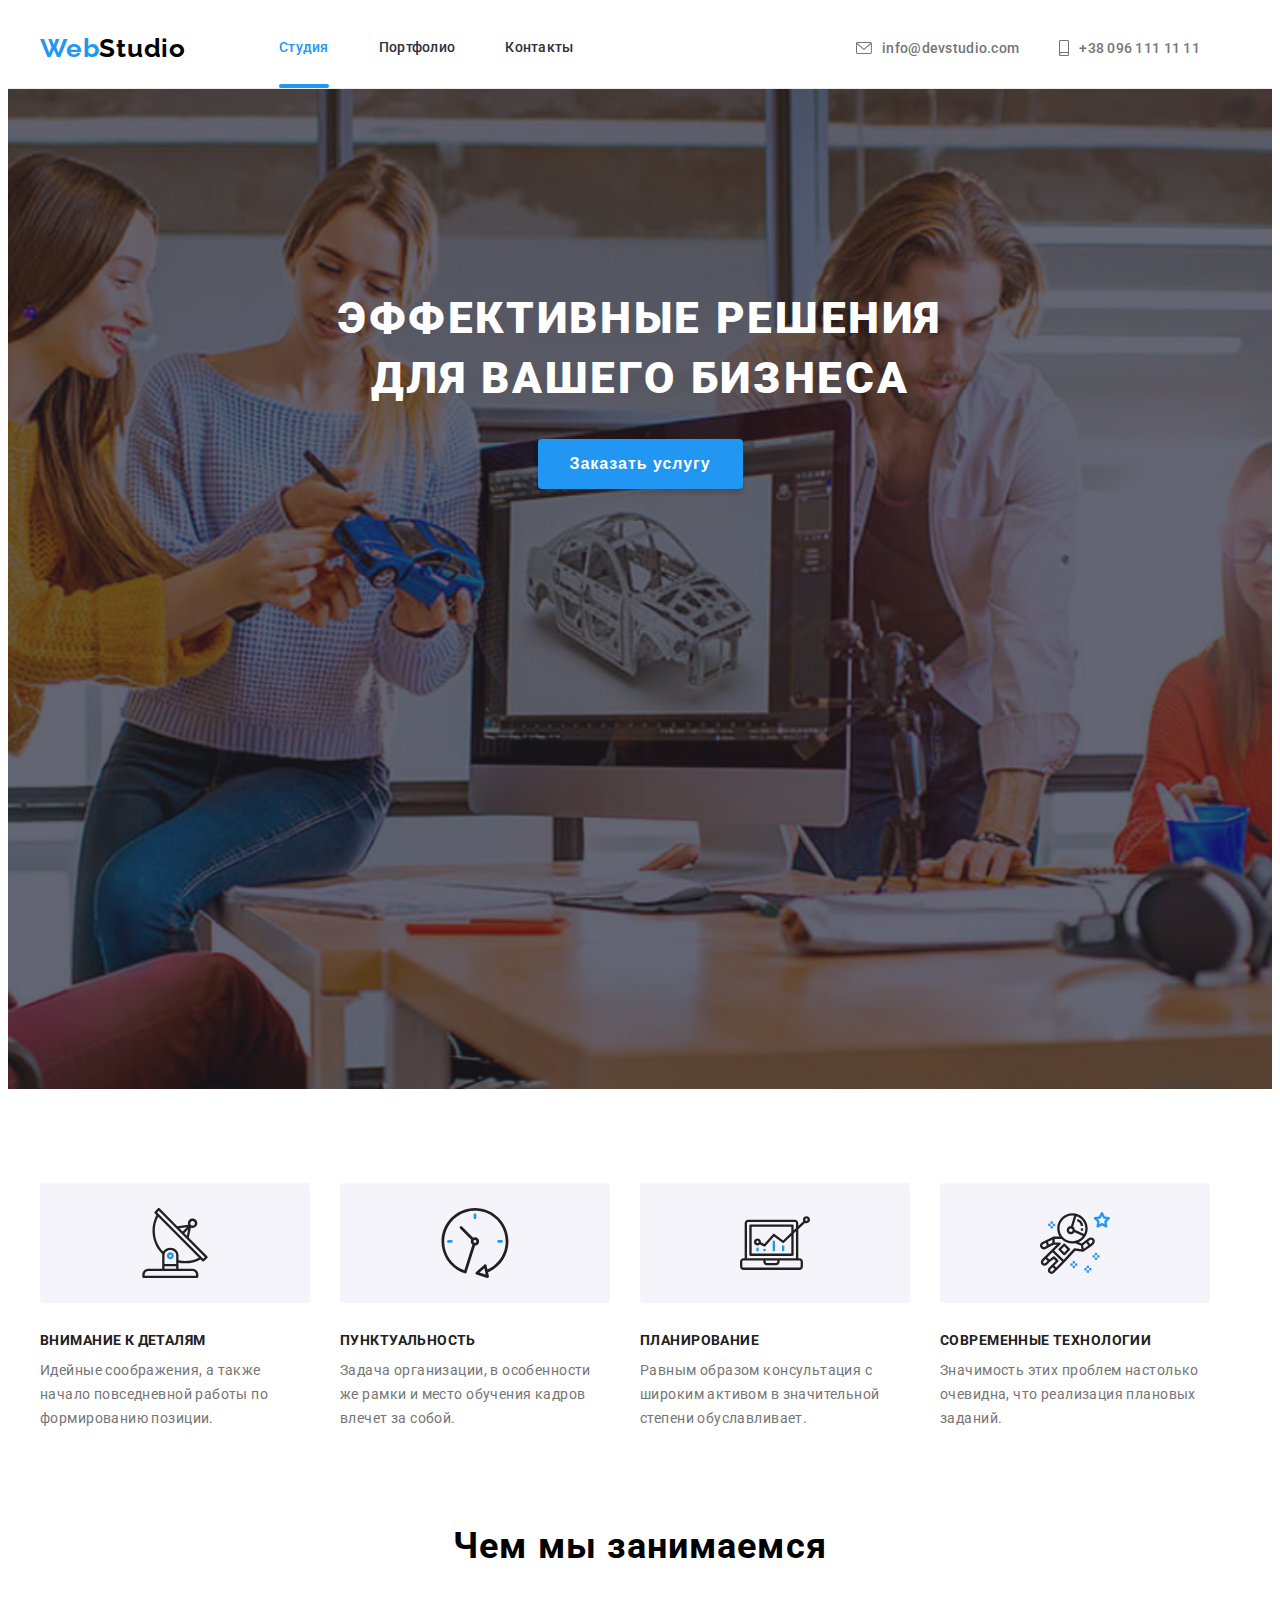
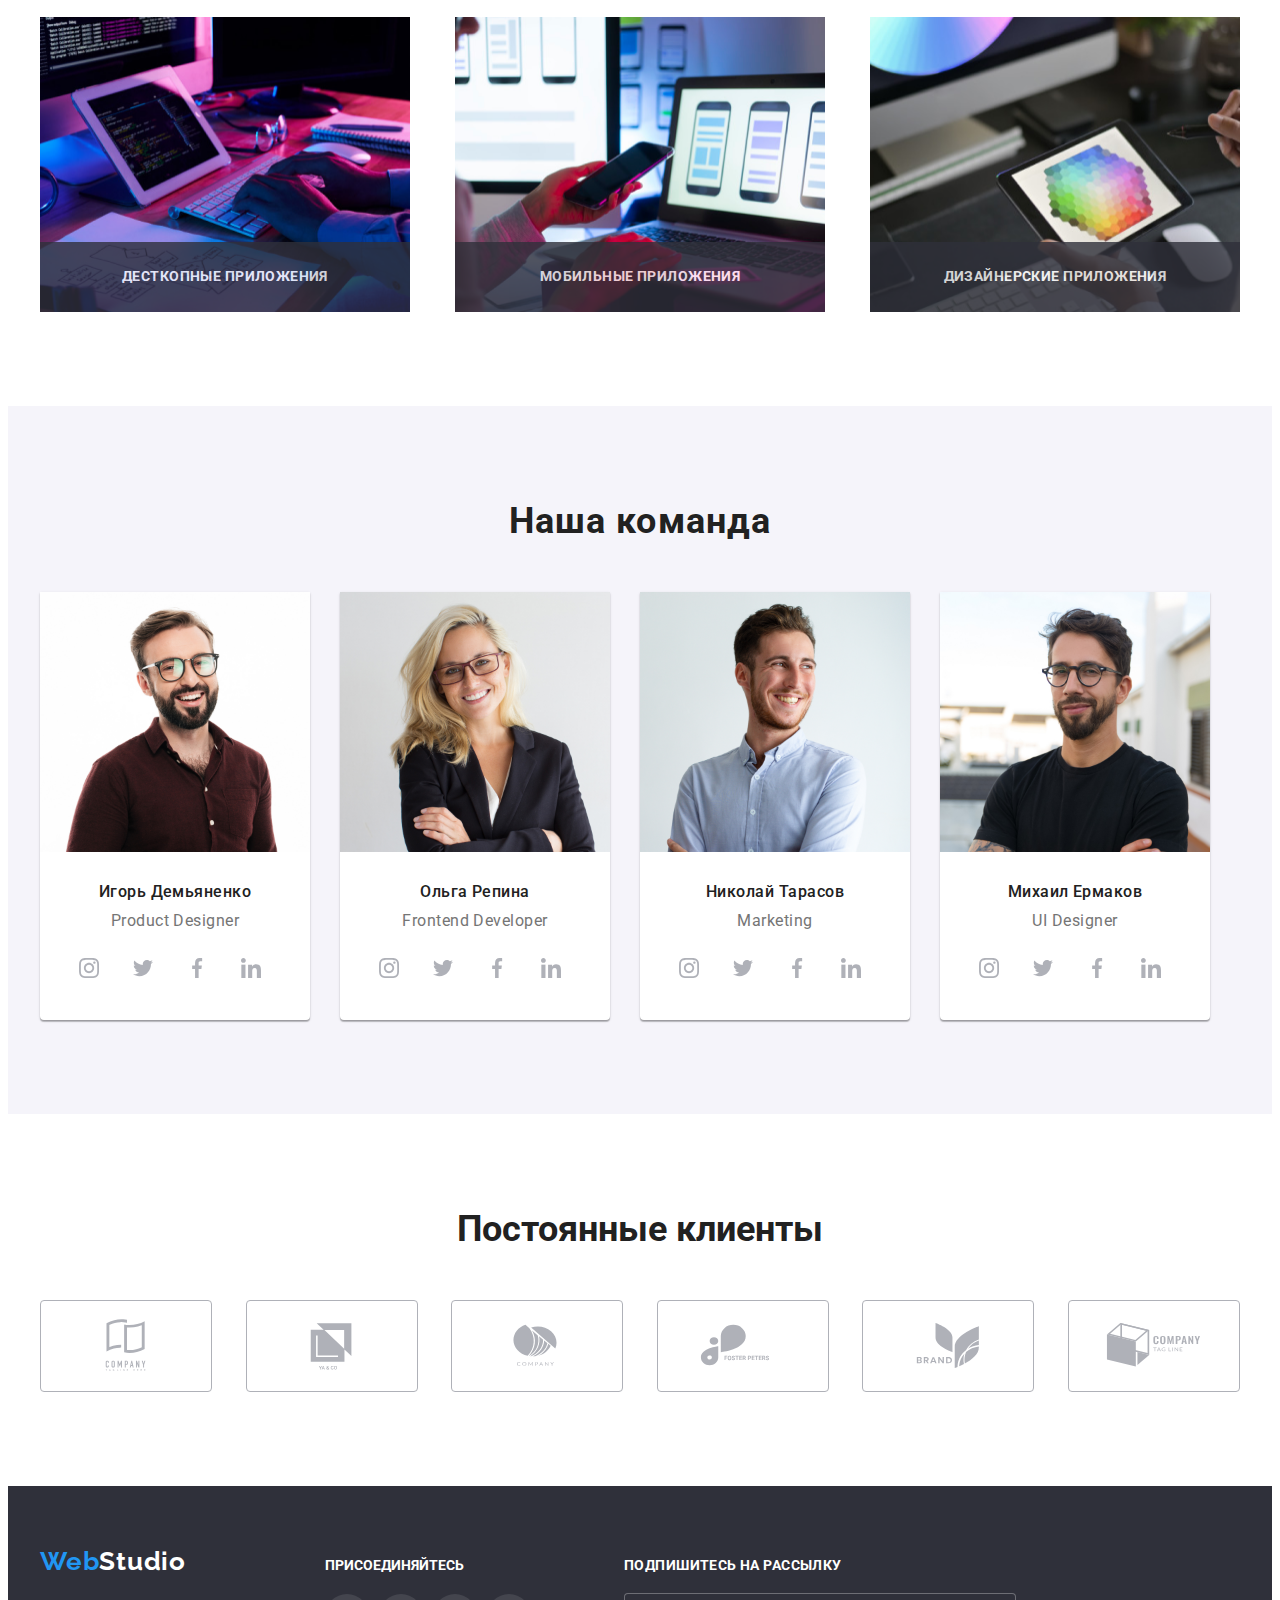
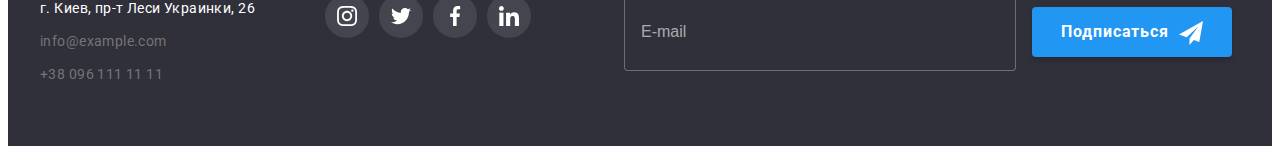
==== index.html @ bf8531bc "BEM + SASS" ====
<!DOCTYPE html>
<html lang="ru">
  <head>
    <meta charset="UTF-8" />
    <meta http-equiv="X-UA-Compatible" content="IE=edge" />
    <meta name="viewport" content="width=device-width, initial-scale=1.0" />
    <title>Студия</title>
    <link rel="preconnect" href="https://fonts.googleapis.com" />
    <link rel="preconnect" href="https://fonts.gstatic.com" crossorigin />
    <link
      href="https://fonts.googleapis.com/css2?family=Raleway:wght@700&family=Roboto:wght@400;500;700;900&display=swap"
      rel="stylesheet"
    />
    <link
      rel="stylesheet"
      href="https://cdnjs.cloudflare.com/ajax/libs/modern-normalize/1.1.0/modern-normalize.min.css"
      integrity="sha512-wpPYUAdjBVSE4KJnH1VR1HeZfpl1ub8YT/NKx4PuQ5NmX2tKuGu6U/JRp5y+Y8XG2tV+wKQpNHVUX03MfMFn9Q=="
      crossorigin="anonymous"
      referrerpolicy="no-referrer"
    />
    <link rel="stylesheet" href="./css/main.min.css" />
    <link rel="stylesheet" href="./css/styles.css" />
  </head>
  <body>
    <!--Header-->
    <header class="page-header">
      <div class="page-header__container container">
        <nav class="navigation">
          <a class="logo" href="index.html">
            Web<span class="logo-part-header">Studio</span>
          </a>
          <ul class="navigation__list list">
            <li class="navigation__item">
              <a class="navigation__link navigation__link--current link " href="index.html">Студия</a>
            </li>
            <li class="navigation__item">
              <a class="navigation__link link" href="portfolio.html">Портфолио</a>
            </li>
            <li class="navigation__item">
              <a class="navigation__link link" href="">Контакты</a>
            </li>
          </ul>
        </nav>
        <ul class="contacts__list list">
          <li class="contacts__item">
            <a class="contacts__link" href="mailto:info@devstudio.com">
              <svg class="contacts__icon" width="16" height="12">
                <use href="./images/sprite.svg#email"></use>
              </svg>
              info@devstudio.com</a
            >
          </li>
          <li class="contacts__item">
            <a class="contacts__link" href="tel:+380961111111">
              <svg class="contacts__icon" width="10" height="16">
                <use href="./images/sprite.svg#phone"></use>
              </svg>
              +38 096 111 11 11</a
            >
          </li>
        </ul>
      </div>
    </header>
    <main>
      <section class="hero">
          <h1 class="hero__title">Эффективные решения для вашего бизнеса</h1>
          <button data-modal-open class="hero__button" type="button">
            Заказать услугу
          </button>
      </section>

      <!--About us-->

      <section class="section">
        <div class="container">
          <h2 class="visually-hidden">Наши преимущества</h2>
          <ul class="advantages__list list">
            <li class="advantages__item">
              <div class="advantages-box">
                <svg class="advantages-box__icon" width="70" height="70">
                  <use href="./images/sprite.svg#antenna1"></use>
                </svg>
              </div>
              <h3 class="advantages__title">Внимание к деталям</h3>
              <p class="advantages__text">
                Идейные соображения, a также начало повседневной работы по
                формированию позиции.
              </p>
            </li>
            <li class="advantages__item">
              <div class="advantages-box">
                <svg class="advantages-box__icon" width="70" height="70">
                  <use href="./images/sprite.svg#clock-1"></use>
                </svg>
              </div>
              <h3 class="advantages__title">Пунктуальность</h3>
              <p class="advantages__text">
                Задача организации, в особенности же рамки и место обучения
                кадров влечет за собой.
              </p>
            </li>
            <li class="advantages__item">
              <div class="advantages-box">
                <svg class="advantages-box__icon" width="70" height="70">
                  <use href="./images/sprite.svg#diagram1"></use>
                </svg>
              </div>
              <h3 class="advantages__title">Планирование</h3>
              <p class="advantages__text">
                Равным образом консультация с широким активом в значительной
                степени обуславливает.
              </p>
            </li>
            <li class="advantages__item">
              <div class="advantages-box">
                <svg class="advantages-box__icon" width="70" height="70">
                  <use href="./images/sprite.svg#astronaut-1"></use>
                </svg>
              </div>
              <h3 class="advantages__title">Современные технологии</h3>
              <p class="advantages__text">
                Значимость этих проблем настолько очевидна, что реализация
                плановых заданий.
              </p>
            </li>
          </ul>
        </div>
      </section>

      <!--Services-->
      <section class="services">
        <div class="container">
          <h2 class="services__title">Чем мы занимаемся</h2>
          <ul class="services__list list">
            <li class="services__item">
              <div class="services__box">
                <img
                  class="services__img"
                  src="./images/work1.jpg"
                  alt="Чем мы занимаемся"
                  width="370"
                  height="295"
                />
              </div>
              <div class="services__textbox">
                <p class="services__text">Десткопные приложения</p>
              </div>
            </li>
            <li class="services__item">
              <div class="services__box">
                <img
                  class="services__img"
                  src="./images/work2.jpg"
                  alt="Чем мы занимаемся"
                  width="370"
                  height="295"
                />
              </div>
              <div class="services__textbox">
                <p class="services__text">Мобильные приложения</p>
              </div>
            </li>
            <li class="services__item">
              <div class="services__box">
                <img
                  class="services__img"
                  src="./images/work3.jpg"
                  alt="Чем мы занимаемся"
                  width="370"
                  height="295"
                />
              </div>
              <div class="services__textbox">
                <p class="services__text">Дизайнерские приложения</p>
              </div>
            </li>
          </ul>
        </div>
      </section>
      <!--Team Members-->
      <section class="team" id="our-team">
        <div class="container">
          <h2 class="team__title">Наша команда</h2>
          <ul class="team__list list">
            <li class="team__card">
              <img
                class="team__img"
                src="./images/Igor.jpg"
                alt="Product Designer"
                width="270"
                height="260"
              />
              <div class="team__wrapper">
                <h3 class="team__employee">Игорь Демьяненко</h3>
                <p class="team__profession">Product Designer</p>
                <ul class="list socials__list">
                  <li class="socials__item">
                    <a
                      class="socials__link"
                      href="./"
                      aria-label="Ссылка на Instagram"
                    >
                      <svg class="socials__icon">
                        <use href="./images/sprite.svg#instagram-1"></use>
                      </svg>
                    </a>
                  </li>
                  <li class="socials__item">
                    <a
                      class="socials__link"
                      href="./"
                      aria-label="Ссылка на Twitter"
                    >
                      <svg class="socials__icon">
                        <use href="./images/sprite.svg#twitter-1"></use>
                      </svg>
                    </a>
                  </li>
                  <li class="socials__item">
                    <a
                      class="socials__link"
                      href="./"
                      aria-label="Ссылка на Facebook"
                    >
                      <svg class="socials__icon">
                        <use href="./images/sprite.svg#facebook-1"></use>
                      </svg>
                    </a>
                  </li>
                  <li class="socials__item">
                    <a
                      class="socials__link"
                      href="./"
                      aria-label="Ссылка на Linkedin"
                    >
                      <svg class="socials__icon">
                        <use href="./images/sprite.svg#linkedin-1"></use>
                      </svg>
                    </a>
                  </li>
                </ul>
              </div>
            </li>
            <li class="team__card">
              <img
                class="team__img"
                src="./images/Olga.jpg"
                alt="Frontend Developer"
                width="270"
                height="260"
              />
              <div class="team__wrapper">
                <h3 class="team__employee">Ольга Репина</h3>
                <p class="team__profession">Frontend Developer</p>
                <ul class="list socials__list">
                  <li class="socials__item">
                    <a
                      class="socials__link"
                      href="./"
                      aria-label="Ссылка на Instagram"
                    >
                      <svg class="socials__icon">
                        <use href="./images/sprite.svg#instagram-1"></use>
                      </svg>
                    </a>
                  </li>
                  <li class="socials__item">
                    <a
                      class="socials__link"
                      href="./"
                      aria-label="Ссылка на Twitter"
                    >
                      <svg class="socials__icon">
                        <use href="./images/sprite.svg#twitter-1"></use>
                      </svg>
                    </a>
                  </li>
                  <li class="socials__item">
                    <a
                      class="socials__link"
                      href="./"
                      aria-label="Ссылка на Facebook"
                    >
                      <svg class="socials__icon">
                        <use href="./images/sprite.svg#facebook-1"></use>
                      </svg>
                    </a>
                  </li>
                  <li class="socials__item">
                    <a
                      class="socials__link"
                      href="./"
                      aria-label="Ссылка на Linkedin"
                    >
                      <svg class="socials__icon">
                        <use href="./images/sprite.svg#linkedin-1"></use>
                      </svg>
                    </a>
                  </li>
                </ul>
              </div>
            </li>

            <li class="team__card">
              <img
                class="team__img"
                src="./images/Nikolay.jpg"
                alt="Marketing"
                width="270"
                height="260"
              />
              <div class="team__wrapper">
                <h3 class="team__employee">Николай Тарасов</h3>
                <p class="team__profession">Marketing</p>
                <ul class="list socials__list">
                  <li class="socials__item">
                    <a
                      class="socials__link"
                      href="./"
                      aria-label="Ссылка на Instagram"
                    >
                      <svg class="socials__icon">
                        <use href="./images/sprite.svg#instagram-1"></use>
                      </svg>
                    </a>
                  </li>
                  <li class="socials__item">
                    <a
                      class="socials__link"
                      href="./"
                      aria-label="Ссылка на Twitter"
                    >
                      <svg class="socials__icon">
                        <use href="./images/sprite.svg#twitter-1"></use>
                      </svg>
                    </a>
                  </li>
                  <li class="socials__item">
                    <a
                      class="socials__link"
                      href="./"
                      aria-label="Ссылка на Facebook"
                    >
                      <svg class="socials__icon">
                        <use href="./images/sprite.svg#facebook-1"></use>
                      </svg>
                    </a>
                  </li>
                  <li class="socials__item">
                    <a
                      class="socials__link"
                      href="./"
                      aria-label="Ссылка на Linkedin"
                    >
                      <svg class="socials__icon">
                        <use href="./images/sprite.svg#linkedin-1"></use>
                      </svg>
                    </a>
                  </li>
                </ul>
              </div>
            </li>
            <li class="team__card">
              <img
                class="team__img"
                src="./images/Mikhail.jpg"
                alt="UI Designer"
                width="270"
                height="260"
              />
              <div class="team__wrapper">
                <h3 class="team__employee">Михаил Ермаков</h3>
                <p class="team__profession">UI Designer</p>
                <div class="socials__container">
                  <ul class="list socials__list">
                    <li class="socials__item">
                      <a
                        class="socials__link"
                        href="./"
                        aria-label="Ссылка на Instagram"
                      >
                        <svg class="socials__icon">
                          <use href="./images/sprite.svg#instagram-1"></use>
                        </svg>
                      </a>
                    </li>
                    <li class="socials__item">
                      <a
                        class="socials__link"
                        href="./"
                        aria-label="Ссылка на Twitter"
                      >
                        <svg class="socials__icon">
                          <use href="./images/sprite.svg#twitter-1"></use>
                        </svg>
                      </a>
                    </li>
                    <li class="socials__item">
                      <a
                        class="socials__link"
                        href="./"
                        aria-label="Ссылка на Facebook"
                      >
                        <svg class="socials__icon">
                          <use href="./images/sprite.svg#facebook-1"></use>
                        </svg>
                      </a>
                    </li>
                    <li class="socials__item">
                      <a
                        class="socials__link"
                        href="./"
                        aria-label="Ссылка на Linkedin"
                      >
                        <svg class="socials__icon">
                          <use href="./images/sprite.svg#linkedin-1"></use>
                        </svg>
                      </a>
                    </li>
                  </ul>
                </div>
              </div>
            </li>
          </ul>
        </div>
      </section>

      <!--Our Partners-->
      <section class="section">
        <div class="container">
          <h2 class="partners__title">Постоянные клиенты</h2>
          <ul class="partners__list list ">
            <li class="partners__item">
              <a href="./" class="partners__link">
                <svg class="partners__icon" width="106" height="60">
                  <use href="./images/sprite.svg#client1"></use>
                </svg>
              </a>
            </li>
            <li class="partners__item">
              <a href="./" class="partners__link">
                <svg class="partners__icon" width="106" height="60">
                  <use href="./images/sprite.svg#client2"></use>
                </svg>
              </a>
            </li>
            <li class="partners__item">
              <a href="./" class="partners__link">
                <svg class="partners__icon" width="106" height="60">
                  <use href="./images/sprite.svg#client3"></use>
                </svg>
              </a>
            </li>
            <li class="partners__item">
              <a href="./" class="partners__link">
                <svg class="partners__icon" width="106" height="60">
                  <use href="./images/sprite.svg#client4"></use>
                </svg>
              </a>
            </li>
            <li class="partners__item">
              <a href="./" class="partners__link">
                <svg class="partners__icon" width="106" height="60">
                  <use href="./images/sprite.svg#client5"></use>
                </svg>
              </a>
            </li>
            <li class="partners__item">
              <a href="./" class="partners__link">
                <svg class="partners__icon" width="106" height="60">
                  <use href="./images/sprite.svg#client6"></use>
                </svg>
              </a>
            </li>
          </ul>
        </div>
      </section>
    </main>
    <!--Footer-->
    <footer class="page-footer">
      <div class="container page-footer__wrapper">
          <div class="address__wrapper">
            <a class="logo-footer" href="index.html">
              Web<span class="logo-part-footer">Studio</span>
            </a>
            <address class="address">
              <ul class="page-footer__list">
                <li class="page-footer__item">
                  <a
                    class="page-footer__maps link"
                    href="https://goo.gl/maps/jiqahMMm5n6kGXaM7"
                    target="_blank"
                    rel="noopener noreferrer"
                  >
                    г. Киев, пр-т Леси Украинки, 26</a
                  >
                </li>
                <li class="page-footer__item">
                  <a
                    class="page-footer__mail"
                    href="mailto:info@example.com"
                    >info@example.com</a
                  >
                </li>
                <li class="page-footer__item">
                  <a class="page-footer__phone" href="tel:+380961111111">
                    +38 096 111 11 11
                  </a>
                </li>
              </ul>
            </address>
          </div>
          <div class="footer-socials">
            <p class="footer-socials__title">ПРИСОЕДИНЯЙТЕСЬ</p>
            <ul class="footer-socials__list list">
              <li class="footer-socials__item">
                <a
                  class="footer-socials__link"
                  href=""
                  target="_blank"
                  rel="noopener noreferrer"
                  aria-label="Instagram"
                >
                  <svg class="footer-socials__icon" width="20" height="20">
                    <use href="./images/sprite.svg#instagram-1"></use>
                  </svg>
                </a>
              </li>
              <li class="footer-socials__item">
                <a
                  class="footer-socials__link"
                  href=""
                  target="_blank"
                  rel="noopener noreferrer"
                  aria-label="Twitter"
                >
                  <svg class="footer-socials__icon" width="20" height="20">
                    <use href="./images/sprite.svg#twitter-1"></use>
                  </svg>
                </a>
              </li>
              <li class="footer-socials__item">
                <a
                  class="footer-socials__link"
                  href=""
                  target="_blank"
                  rel="noopener noreferrer"
                  aria-label="Facebook"
                >
                  <svg class="footer-socials__icon" width="20" height="20">
                    <use href="./images/sprite.svg#facebook-1"></use>
                  </svg>
                </a>
              </li>
              <li class="footer-socials__item">
                <a
                  class="footer-socials__link"
                  href=""
                  target="_blank"
                  rel="noopener noreferrer"
                  aria-label="Linkedin"
                >
                  <svg class="footer-socials__icon" width="20" height="20">
                    <use href="./images/sprite.svg#linkedin-1"></use>
                  </svg>
                </a>
              </li>
            </ul>
          </div>
          <div class="footer-newsletter">
            <p class="footer-newsletter__text">Подпишитесь на рассылку</p>
            <form class="footer-newsletter__form">
              <label for="submit-mail" class="footer-newsletter__label"></label>
              <input class="footer-newsletter__input" type="email" name="submit-email" id="submit-email" placeholder="E-mail">
              <button class="footer-newsletter__button" type="submit">Подписаться
                <span class="footer-newsletter__container">
                  <svg class="footer-newsletter__icon">
                    <use href="./images/icons.svg#send-icon"></use>
                  </svg>
                </span>
              </button>
            </form>
          </div>
        </div>
    </footer>
    <div data-modal class="backdrop is-hidden">
      <div class="modal">
        <button data-modal-close type="button" class="modal-close-button">
          <svg class="modal-close-icon">
            <use href="./images/sprite.svg#close-button-icon"></use>
          </svg>
        </button>
        <!--Contacts-Form-->
        <strong class="call-back-title">Оставьте свои данные, мы вам перезвоним</strong>
        <form name="contacts-form" class="contacts-form">
          <label for="name" class="contacts-form-field"> 
            <span class="contacts-form-label">Имя</span>
            <span class="contacts-form-box">
              <input class="contacts-form-name" type="text" name="name" id="name" autofocus required />
               <svg class="contacts-form-icon">
                <use href="./images/icons.svg#person-form-icon"></use>
              </svg>
            </span>
          </label>
          <label for="phone" class="contacts-form-field"> 
            <span class="contacts-form-label">Телефон</span>
            <span class="contacts-form-box">
              <input class="contacts-form-name" type="tel" minlength="10" name="phone" id="phone" />
              <svg class="contacts-form-icon">
                <use href="./images/icons.svg#phone-form-icon"></use>
              </svg>
            </span>
          </label>
          <label for="email" class="contacts-form-field"> 
            <span class="contacts-form-label">Почта</span>
            <span class="contacts-form-box">
              <input class="contacts-form-name" type="email" id="email" name="email"/>
              <svg class="contacts-form-icon">
                <use href="./images/icons.svg#mail-form-icon"></use>
              </svg>
            </span>
          </label>
          <label class="contacts-form-field" for="comments">
            <span class="contacts-form-label">Комментарий</span>
            <textarea class="contacts-form-comment" name="comments" rows="9" id="comments"  placeholder="Введите текст"></textarea>
          </label>
          <label class="contacts-checkbox-lbl">
            <input class="contacts-form-checkbox hidden-checkbox" type="checkbox" id="accept" required/>
              <svg class="checkbox-icon">
                <use class="use-accept" href="./images/icons.svg#checkbox-checked-icon"></use>
                <use class="use-box" href="./images/icons.svg#checkbox-icon"></use>
              </svg>
            <span class="contacts-form-text">Соглашаюсь с рассылкой и принимаю
            <a class="contacts-form-link" href="#">Условия договора</a></span>
          </label>
          <button class="contacts-form-button" type="submit">Отправить</button>
        </form>
      </div>
    </div>
    <script src="./js/modal.js"></script>
  </body>
</html>
---- css/main.min.css ----
:root{--white: #fff;--dark-white: #f5f4fa;--black: #000;--dark-grey: #2F303A;--light-grey: #757575;--nero-grey: #212121;--aqua-blue: #2196f3;--btn-blue: #188ce8;--header-grey: #ECECEC;--border-grey: #EEEEEE;--border-second-color: #afb1b8;--transition-duration-function: 250ms cubic-bezier(0.4, 0, 0.2, 1);--backdrop-bg-color: #00000033;--modal-button-border: #0000001A}.visually-hidden{position:absolute;width:1px;height:1px;margin:-1px;margin:0;padding:0;overflow:hidden;border:0;clip:rect(0 0 0 0)}body{font-family:"Roboto",sans-serif}header{border-bottom:1px solid var(--header-grey)}img{display:block}h1,h2,h3,p{margin-top:0;margin-bottom:0}ul,ol{margin-top:0;margin-bottom:0;padding-left:0}.container{width:1200px;margin-left:auto;margin-right:auto;padding-left:15px;padding-right:15px}.navigation{display:-webkit-box;display:-ms-flexbox;display:flex;-webkit-box-align:center;-ms-flex-align:center;align-items:center;-webkit-box-pack:justify;-ms-flex-pack:justify;justify-content:space-between}.navigation__list{display:-webkit-box;display:-ms-flexbox;display:flex;margin-left:93px}.navigation__item{position:relative}.navigation__item:not(:last-child){margin-right:50px}.navigation__link{display:block;font-weight:500;font-size:14px;line-height:1.14;letter-spacing:.02em;color:var(--dark-grey);text-decoration:none;-webkit-transition-property:color;transition-property:color;-webkit-transition-duration:250ms;transition-duration:250ms;-webkit-transition-timing-function:cubic-bezier(0.4, 0, 0.2, 1);transition-timing-function:cubic-bezier(0.4, 0, 0.2, 1)}.navigation__link:hover,.navigation__link:focus{color:var(--aqua-blue)}.navigation__link.navigation__link--current{position:relative;color:var(--aqua-blue)}.navigation__link--current::after{content:"";width:100%;height:4px;position:absolute;right:0;bottom:-32px;background-color:var(--aqua-blue);border-radius:2px}.address{margin-top:20px;font-style:inherit;letter-spacing:.03em}.page-header{font-weight:500;font-size:14px;line-height:1.1428571429;letter-spacing:.02em;border-bottom:1px solid var(--header-grey)}.page-header__container{display:-webkit-box;display:-ms-flexbox;display:flex;-webkit-box-align:center;-ms-flex-align:center;align-items:center;-webkit-box-pack:justify;-ms-flex-pack:justify;justify-content:space-between}.section{padding-top:94px;padding-bottom:94px}.logo{font-family:"Raleway",sans-serif;font-weight:700;font-size:26px;line-height:1.19;letter-spacing:.03em;color:var(--aqua-blue);text-decoration:none}.logo-footer{font-family:"Raleway",sans-serif;font-weight:700;font-size:26px;line-height:1.19;letter-spacing:.03em;color:var(--aqua-blue);text-decoration:none}.logo-part-header{font-family:"Raleway",sans-serif;font-weight:700;font-size:26px;line-height:1.19;letter-spacing:.03em;color:var(--black)}.logo-part-footer{font-family:"Raleway",sans-serif;font-weight:700;font-size:26px;line-height:1.19;letter-spacing:.03em;color:var(--white)}.contacts__list{display:-webkit-box;display:-ms-flexbox;display:flex;-webkit-box-pack:justify;-ms-flex-pack:justify;justify-content:space-between}.contacts__item{margin-left:auto;margin-right:40px}.contacts__icon{fill:currentColor;margin-right:10px;-webkit-transition-property:fill;transition-property:fill;-webkit-transition-duration:250ms;transition-duration:250ms;-webkit-transition-timing-function:cubic-bezier(0.4, 0, 0.2, 1);transition-timing-function:cubic-bezier(0.4, 0, 0.2, 1)}.contacts__link{display:-webkit-box;display:-ms-flexbox;display:flex;padding:32px 0 32px;-webkit-box-align:center;-ms-flex-align:center;align-items:center;font-weight:500;font-size:14px;line-height:16px;letter-spacing:.02em;text-decoration:none;color:var(--light-grey);-webkit-transition-property:color,fill;transition-property:color,fill;-webkit-transition-duration:250ms;transition-duration:250ms;-webkit-transition-timing-function:cubic-bezier(0.4, 0, 0.2, 1);transition-timing-function:cubic-bezier(0.4, 0, 0.2, 1)}.contacts__link:hover,.contacts__link:focus{color:var(--aqua-blue);fill:var(--aqua-blue)}/*# sourceMappingURL=main.min.css.map */
---- css/styles.css ----
/*:root {
    --white: #fff;
    --dark-white: #f5f4fa;
    --black: #000;
    --dark-grey: #2F303A;
    --light-grey: #757575;
    --nero-grey: #212121;
    --aqua-blue: #2196f3;
    --btn-blue: #188ce8;
    --header-grey: #ECECEC;
    --border-grey: #EEEEEE;
    --border-second-color: #afb1b8;
    --transition-duration-function: 250ms cubic-bezier(0.4, 0, 0.2, 1);
    --backdrop-bg-color: #00000033;
    --modal-button-border: #0000001A;
}*/

/*
body {
    font-family: 'Roboto', sans-serif;
} 
*/

/* h1,
h2,
h3,
p {
    margin-top: 0;
    margin-bottom: 0;
}

ul,
ol {
    margin-top: 0;
    margin-bottom: 0;
    padding-left: 0;
} */

/* header {
    border-bottom: 1px solid var(--header-grey);
}



img {
    display: block;
}
 */


/* .container {
    width: 1200px;
    margin-left: auto;
    margin-right: auto;
    padding-left: 15px;
    padding-right: 15px;
} */


/* .section {
    padding-top: 94px;
    padding-bottom: 94px;
} */

/* .page-header {
    font-weight: 500;
    font-size: 14px;
    line-height: calc(16 / 14);
    letter-spacing: 0.02em;
    border-bottom: 1px solid var(--header-grey);
}

.page-header__container {
     display: flex;
     align-items: center;
     justify-content: space-between;
} */

/* .navigation {
    display: flex;
    align-items: center;
    justify-content: space-between;
} */

/* .navigation__list {
    display: flex;
    margin-left: 93px;
}

.navigation__link--current {
    color: var(--aqua-blue);
}

.navigation__item {
    position: relative;
}

.navigation__item  .navigation__link--current::after {
    content: "";
    width: 100%;
    height: 4px;
    position: absolute;
    right: 0;
    bottom: -32px;

    background-color: var(--aqua-blue);
    border-radius: 2px;
}

.navigation__link {
    display: inline-block;
}

.navigation__link {
    display: block;
    font-weight: 500;
    font-size: 14px;
    line-height: 1.14;
    letter-spacing: 0.02em; 
    color: var(--dark-grey);
    text-decoration: none;
    transition-property: color;
    transition-duration: 250ms;
    transition-timing-function: cubic-bezier(0.4, 0, 0.2, 1);

}


.navigation__link:hover,
.navigation__link:focus {
    color: var(--aqua-blue);
}



.navigation__item:not(:last-child) {
    margin-right: 50px;
} */



.link {
    position: relative;
    text-decoration: none;
    transition-property: color;
    transition-duration: 250ms;
    transition-timing-function: cubic-bezier(0.4, 0, 0.2, 1);
}
 
.link:hover,
.link:focus {
    color: var(--aqua-blue);
    fill: var(--aqua-blue);
}



.list {
    list-style: none;
}


/* .logo {
    font-family: 'Raleway', sans-serif;
    font-weight: 700;
    font-size: 26px;
    line-height: 1.19;
    letter-spacing: 0.03em;   
    color: var(--aqua-blue);
    text-decoration: none;
}

.logo-footer {
    font-family: 'Raleway', sans-serif;
    font-weight: 700;
    font-size: 26px;
    line-height: 1.19;
    letter-spacing: 0.03em;
    color: var(--aqua-blue);
    text-decoration: none;
}

.logo-part-header {
    font-family: 'Raleway', sans-serif;
    font-weight: 700;
    font-size: 26px;
    line-height: 1.19;
    letter-spacing: 0.03em;
    color: var(--black);
}

.logo-part-footer {
    font-family: 'Raleway', sans-serif;
    font-weight: 700;
    font-size: 26px;
    line-height: 1.19;
    letter-spacing: 0.03em;
    color: var(--white)
} */

/* .contacts__list {
    display: flex;
    justify-content: space-between;
}


.contacts__item {
    margin-left: auto;
    margin-right: 40px;
}

.contacts__icon {
    margin-right: 10px;
}

.contacts__icon {
    fill: currentColor;
    transition-property: fill;
    transition-duration: 250ms;
    transition-timing-function: cubic-bezier(0.4, 0, 0.2, 1);
}



.contacts__link {
    display: flex;
    padding: 32px 0 32px;
    align-items: center;
    font-weight: 500;
    font-size: 14px;
    line-height: 16px;
    letter-spacing: 0.02em;
    text-decoration: none;
    color: var(--light-grey);
    transition-property: color, fill;
    transition-duration: 250ms;
    transition-timing-function: cubic-bezier(0.4, 0, 0.2, 1);
} 

.contacts__link:hover,
.contacts__link:focus {
    color: var(--aqua-blue);
    fill: var(--aqua-blue);
} */


.hero {
    padding-top: 200px;
    padding-bottom: 200px;
    margin: auto;
    max-width: 1600px;
    min-height: 600px;
    background-color: var(--dark-grey);
    background-image: linear-gradient(to right, rgba(47, 48, 58, 0.4), rgba(47, 48, 58, 0.4)), url(../images/hero/bg.jpeg.jpg);
    background-repeat: no-repeat;
    background-position: center;
    background-size: cover;
    text-align: center;
} 



.hero__title {
    margin-bottom: 30px;
    margin: 0 auto 30px auto;
    width: 696px;
    font-weight: 900;
    font-size: 44px;
    line-height: 1.36;
    text-align: center;
    letter-spacing: 0.06em;
    text-transform: uppercase;
    color: var(--white);
}

.hero__button {
    margin: 0 auto;
    padding: 10px 32px;
    font-weight: 700;
    font-size: 16px;
    line-height: 1.88;
    letter-spacing: 0.06em;
    cursor: pointer;
    color: var(--white);
    background-color: var(--aqua-blue);
    border: none;
    display: block;
    outline: none;
    box-shadow: 0px 4px 4px rgba(0, 0, 0, 0.15);
    border-radius: 4px;

    transition-property: background-color;
    transition-duration: 250ms;
    transition-timing-function: cubic-bezier(0.4, 0, 0.2, 1);
}

.hero__button:hover,
.hero__button:focus {
    background-color: var(--btn-blue);
    color: var(--white);
}


/* .visually-hidden {
    position: absolute;
    width: 1px;
    height: 1px;
    margin: -1px;
    margin: 0;
    padding: 0;
    overflow: hidden;
    border: 0;
    clip: rect(0 0 0 0);
} */

.advantages__list {
    display: flex;
    flex-wrap: wrap;
}


.advantages__item {
    width: 270px;
    flex-basis: calc((100% - 120px) / 4);
    margin-right: 30px;
}

.advantages__item:last-child{
    margin-right: 0;
}

.advantages-box {
    display: flex;
    justify-content: center;
    align-items: center;
    background-color: var(--dark-white);
    width: 270px;
    height: 120px;
    margin-bottom: 30px;
    border-radius: 4px;
}


.advantages-box__icon {
    margin: 25px 100px;
    width: 70px;
    height: 70px;
    background-position: center;
}

.advantages__title {
    margin-bottom: 10px;
    font-weight: 700;
    font-size: 14px;
    line-height: 1.14;
    letter-spacing: 0.03em;
    text-transform: uppercase;
    color: var(--nero-grey);
}

.advantages__text {
    font-size: 14px;
    line-height: 1.71;
    letter-spacing: 0.03em;
    color: var(--light-grey);
}


.services {
    padding-top: 0px;
    padding-bottom: 94px;
}


.services__title {
    margin-bottom: 50px;
    font-weight: 700;
    font-size: 36px;
    line-height: 1.17;
    letter-spacing: 0.03em;
    text-align: center;
    color: var(--black)
}

.services__list {
    display: flex;
    justify-content: space-between;
    display: flex;
}

.services__item {
    position: relative;
}

.services__item:not(:last-child) {
    margin-right: 30px;
}

.services__img {
    display: block;
}

.services__box {
    position: relative;
}

.services__textbox {
    position: absolute;
    bottom: 0;
    right: 0;

    display: flex;
    justify-content: center;
    align-items: center;

    width: 370px;
    height: 70px;
    background: var(--dark-grey);
    opacity: 0.8;
    
}


.services__textbox .services__text {
    font-weight: 700;
    font-size: 14px;
    line-height: 1.1;
    letter-spacing: 0.03em;
    text-align: center;

    text-transform: uppercase;
    color: var(--white);
}

.team {
    padding-top: 94px;
    padding-bottom: 94px;
    font-size: 16px;
    line-height: 1.19;
    letter-spacing: 0.03em;
    background-color: var(--dark-white);
}



.team__title {
    margin-bottom: 50px;
    font-weight: 700;
    font-size: 36px;
    line-height: 1.17;
    text-align: center;
    letter-spacing: 0.03em;
    color: var(--nero-grey);
}



.team__img {
    display: block;
}


.team__list {
    letter-spacing: 0.03em;
    display: flex;
    flex-wrap: wrap;
}

.team__card {
    background-color: var(--white);
    border-radius: 0px 0px 4px 4px;
    box-shadow: 0px 1px 3px rgba(0, 0, 0, 0.12),0px 1px 1px rgba(0, 0, 0, 0.14),0px 2px 1px rgba(0, 0, 0, 0.2);
}

.team__card:not(:nth-child(4n)) {
    margin-right: 30px;
}

.team__wrapper {
    padding-top: 30px;
    padding-bottom: 30px;
}



.team__employee {
    margin-bottom: 10px;
    font-weight: 500;
    font-size: 16px;
    line-height: 1.19;
    text-align: center;
    letter-spacing: 0.03em;
    color: var(--nero-grey);
}

.team__profession {
    margin-bottom: 16px;
    font-size: 16px;
    line-height: 1.19;
    text-align: center;
    letter-spacing: 0.03em;
    color: var(--light-grey);
}

.socials__list {
    display: flex;
    margin: 0;
    padding: 0;
    justify-content: center;
}

.socials__item {
    margin-right: 10px;
    display: flex;
    flex-basis: calc(100% / 6 - 30px);
}

.socials__link {
    display: flex;
    align-items: center;
    justify-content: center;
    width: 44px;
    height: 44px;
    border-radius: 50%;
    background-color: var(--white);

    transition-property: background-color;
    transition-duration: 250ms;
    transition-timing-function: cubic-bezier(0.4, 0, 0.2, 1);
}

.socials__link:not(:last-child) {
    margin-right: 10px;
}

.socials__link:hover,
.socials__link:focus {
    background-color: var(--aqua-blue);
}

.socials__link:hover .socials__icon,
.socials__link:focus .socials__icon {
    fill: var(--white);
}

.socials__icon {
    width: 20px;
    height:20px;
    fill: var(--border-second-color)

}


.partners__list {
    display: flex;
    justify-content: space-between;
    margin: 0;
    padding: 0;
}

.partners__title {
    color: var(--nero-grey);
    font-weight: 700;
    font-size: 36px;
    line-height: 1.17;
    text-align: center;
    margin-bottom: 50px;
}

.partners__item {
    display: block;
    flex-basis: calc(100% / 6 - 30px);
}

.partners__item:not(:last-child) {
    margin-right: 30px;
}


.partners__icon {
    fill: var(--border-second-color);
    transition-property: fill;
    transition-duration: 250ms;
    transition-timing-function: cubic-bezier(0.4, 0, 0.2, 1);
}

.partners__icon:hover,
.partners__icon:focus {
    fill: var(--aqua-blue);
}

.partners__link {
    display: flex;
    justify-content: center;
    align-items: center;
    width: 170px;
    height: 90px;
    border: 1px solid var(--border-second-color);
    border-radius: 4px;

}

.partners__link {
    transition-property: border-color;
    transition-duration: 250ms;
    transition-timing-function: cubic-bezier(0.4, 0, 0.2, 1);
}

.partners__link:hover,
.partners__link:focus {
    border-color: var(--aqua-blue);
}

.partners__link:hover .partner-icon,
.partners__link:focus .partner-icon {
    fill: var(--aqua-blue);
}


.page-footer {
    padding-top: 60px;
    padding-bottom: 60px;
    background-color: var(--dark-grey);
}

.page-footer__wrapper {
    display: flex;
    align-items: baseline;
}



/* .address {
    margin-top: 20px;
    font-style: inherit;
    letter-spacing: 0.03em;
} */

.page-footer__list {
    list-style: none;
}

.page-footer__item:not(:last-child) {
    margin-bottom: 9px;
}

.page-footer__maps {
    font-size: 14px;
    line-height: 1.7;
    letter-spacing: 0.03em;
    color: var(--white);
}

.page-footer__mail {
    font-size: 14px;
    line-height: 1.7;
    letter-spacing: 0.03em;
    color: var(--light-grey);
    text-decoration: none;

}

.page-footer__phone {
    font-size: 14px;
    line-height: 1.7;
    letter-spacing: 0.03em;
    color: var(--light-grey); 
    text-decoration: none;
}

.page-footer__mail,
.page-footer__phone {
    transition-property: color;
    transition-duration: 250ms;
    transition-timing-function: cubic-bezier(0.4, 0, 0.2, 1);
}

.page-footer__maps {
    color: var(--white);
    font-style: normal;
    display: block;
    padding: 0;
    margin: 0;

    transition-property: color;
    transition-duration: 250ms;
    transition-timing-function: cubic-bezier(0.4, 0, 0.2, 1);
}


.page-footer__mail:hover,
.page-footer__mail:focus {
    color: var(--aqua-blue);
}

.page-footer__phone:hover,
.page-footer__phone:focus {
    color: var(--aqua-blue);
}


.footer-socials {
    margin-left: 70px;
}

.footer-socials__title {
    margin-bottom: 20px;
    font-weight: 700;
    font-size: 14px;
    line-height: 1.14;
    text-transform: uppercase;
    color: var(--white);
    
}


.footer-socials__list {
    display: flex;
    gap: 10px;
}

.footer-socials__item {
    width: 44px;
    height: 44px;
}


.footer-socials__link {
    display: flex;
    width: 44px;
    height: 44px;
    border-radius: 50%;

    align-items: center;
    justify-content: center;

    color: var(--white);
    background-color: rgba(255, 255, 255, 0.1);
}

.footer-socials__link {
    transition-property: background-color;
    transition-duration: 250ms;
    transition-timing-function: cubic-bezier(0.4, 0, 0.2, 1);
}

.footer-socials__link:hover,
.footer-socials__link:focus {
    color: var(--white);
    background-color: var(--aqua-blue);
}

.footer-socials__icon {
    fill: var(--white);
}



.footer-newsletter {
    margin-left: 93px;

}
.footer-newsletter__text {
    margin-bottom: 20px;
    font-family: 'Roboto';
    font-weight: 700;
    font-size: 14px;
    line-height: calc(16 / 14);
    letter-spacing: 0.03em;
    text-transform: uppercase;
    color: var(--white);
}

.footer-newsletter__input {
    width: 358px;
    height: 50px;
    margin: 0;
    padding: 13px 16px;
    border-radius: 4px;

    border: 1px solid rgba(255, 255, 255, 0.3);
    background-color: var(--dark-grey);
    color: var(--white);

    cursor: pointer;

    transition-property: border-color;
    transition-duration: 250ms;
    transition-timing-function: cubic-bezier(0.4, 0, 0.2, 1);
}

.footer-newsletter__input:hover,
.footer-newsletter__input:focus {
    outline: none;
    border-color: var(--aqua-blue);
}

.footer-newsletter__input::placeholder {
    font-size: 16px;
    line-height: 1.25;

    color: rgba(255, 255, 255, 0.6);
}

.footer-newsletter__button {
    display: inline-flex;
    align-items: center;
    justify-content: center;
    
    width: 200px;
    height: 50px;

    border: none;
    margin: 0;
    border-radius: 4px;
  
    background: var(--aqua-blue);
    box-shadow: 0px 4px 4px rgba(0, 0, 0, 0.15);
    color: var(--white);
    
    font-family: 'Roboto';
    font-weight: 700;
    font-size: 16px;
    line-height: 1.87;
    letter-spacing: 0.06em;
  
    cursor: pointer;
    margin-left: 12px;

    transition-property: background-color;
    transition-duration: 250ms;
    transition-timing-function: cubic-bezier(0.4, 0, 0.2, 1);

}

.footer-newsletter__button:hover,
.footer-newsletter__button:focus {
    background-color: var(--btn-blue);
}

.footer-newsletter__container {
    margin-left: 10px;
    margin-top: 13px;
}

.footer-newsletter__icon {
    width: 24px;
    height: 24px;
    fill: var(--white);
}


/*============================Portfolio==========================*/

.portfolio-nav__list {
    margin-bottom: 50px;
    display: flex;
    justify-content: center;
}

.portfolio-nav__item:not(:last-child) {
    margin-right: 8px;
}

.portfolio-nav__button {
    padding: 6px 22px;
    font-weight: 500;
    font-size: 16px;
    line-height: 1.62;
    text-align: center;
    letter-spacing: 0.03em;
    cursor: pointer;
    color: var(--nero-grey);
    border-radius: 4px;
    border-color: transparent;
    transition-property: color;
    transition-duration: 250ms;
    transition-timing-function: cubic-bezier(0.4, 0, 0.2, 1);
}

.portfolio-nav__button:hover,
.portfolio-nav__button:focus {
    background-color: var(--aqua-blue);
    box-shadow: 0px 3px 1px rgba(0, 0, 0, 0.1), 0px 1px 2px rgba(0, 0, 0, 0.08), 0px 2px 2px rgba(0, 0, 0, 0.12);
    color: var(--dark-white);
}


.projects__list {
    display: flex;
    flex-wrap: wrap;
    flex-basis: calc(100% - 60px / 2);
    margin: 0;
    padding: 0;
}

.projects__item {
    display: flex;
    width: 370px;
    margin-right: 30px;
    margin-bottom: 30px;
    background-color: var(--white);
    border: 1px solid var(--border-grey);
}



.projects__item:hover,
.projects__item:focus {
    box-shadow: 0px 1px 1px rgba(0, 0, 0, 0.12), 0px 4px 4px rgba(0, 0, 0, 0.06), 1px 4px 6px rgba(0, 0, 0, 0.16);

}


.projects__item:nth-child(3n) {
    margin-right: 0px;
}

.projects__item:nth-last-child(-n + 3) {
    margin-bottom: 0px;
}


.projects__link {
    display: inline-block;
    text-decoration: none;
    width: 100%;
    height: 100%;
    transition-property: box-shadow;
    transition-duration: 250ms;
    transition-timing-function: cubic-bezier(0.4, 0, 0.2, 1);
}

.projects__link:hover,
.projects__link:focus {
    box-shadow: 0px 4px 4px rgba(0, 0, 0, 0.25);
}

.projects__thumb {
    position: relative;
    overflow: hidden;
}

.overlay__container {
    position: absolute;
    top: 0;
    left: 0;
    width: 100%;
    height: 100%;


    transform: translateY(200%);
    transition-property: transform;
    transition-duration: 250ms;
    transition-timing-function: cubic-bezier(0.4, 0, 0.2, 1);

    background: var(--aqua-blue);

    padding: 63px 23px;
}

.projects__link:hover .overlay__container,
.projects__link:focus .overlay__container {


    transform: translateY(0);
}

.overlay__text {
    font-size: 18px;
    line-height: 156%;
    color: var(--white);
}



.projects__border {
    padding: 20px 24px;
    border-left: 1px solid var(--border-grey);
    border-top: 0;
    border-right: 1px solid var(--border-grey);
    border-bottom: 1px solid var(--border-grey);

}





.projects__title {
    margin-bottom: 4px;
    font-weight: 700;
    font-size: 18px;
    line-height: 2;
    letter-spacing: 0.06em;
    color: var(--nero-grey);
}



.projects__type {
    font-size: 18px;
    line-height: 1.88;
    letter-spacing: 0.03em;
    color: var(--light-grey);
}



/*backdrop*/

.backdrop {
    position: fixed;
    top: 0;
    left: 0;
    width: 100%;
    height: 100%;

    background-color: var(--backdrop-bg-color);
    z-index: 100;
    transition-property: overflow, opacity;
    transition-duration: 250ms;
    transition-timing-function: cubic-bezier(0.4, 0, 0.2, 1);

}   

.backdrop.is-hidden {   
    overflow: hidden;
    opacity: 0;
    pointer-events: none;
}

.backdrop.is-hidden .modal {
    transform: translate(-50%, -50%) scale(0.8);
}

.modal {
    position: absolute;
    min-width: 530px;
    min-height: 580px;
    background-color: var(--white);
    top: 50%;
    left: 50%;
    padding: 40px;
    box-shadow: 0px 1px 3px rgba(0, 0, 0, 0.12), 0px 1px 1px rgba(0, 0, 0, 0.14),
    0px 2px 1px rgba(0, 0, 0, 0.2);
    border-radius: 4px;

    transform: translate(-50%, -50%) scale(1);
    transition-property: opacity;
    transition-duration: 250ms;
    transition-timing-function: cubic-bezier(0.4, 0, 0.2, 1);
}



.modal-close-button {
    position: absolute;
    top: 8px;
    right: 8px;
    width: 30px;
    height: 30px;
    background-color: transparent;
    border: 1px solid rgba(0, 0, 0, 0.1);
    padding: 0;
    border-radius: 50%;
    display: flex;
    justify-content: center;
    align-items: center;
    cursor: pointer;

    transition-property: color;
    transition-duration: 250ms;
    transition-timing-function: cubic-bezier(0.4, 0, 0.2, 1);
}

.modal-close-button:hover,
.modal-close-button:focus {
    fill: var(--btn-blue);
}

.modal-close-icon {
    width: 18px;
    height: 18px;

    transition-property: fill;
    transition-duration: 250ms;
    transition-timing-function: cubic-bezier(0.4, 0, 0.2, 1);
}

.call-back-title {
    font-family: 'Roboto';
    font-weight: 700;
    font-size: 20px;
    line-height: calc(23/20);
    text-align: center;
    letter-spacing: 0.03em;
    margin-bottom: 12px;
    display: block;

    color: var(--nero-grey);
}


.contacts-form-label {
    font-family: 'Roboto';
    font-size: 12px;
    line-height: calc(14/12);
    letter-spacing: 0.01em;
    display: inline-flex;
    color: var(--light-grey);
    margin-bottom: 4px;
}



.contacts-form-box {
    position: relative;
    display: block;
} 


.contacts-form-icon {
    position: absolute;
    width: 18px;
    height: 18px;
    left: 12px;
    top: 50%;
    fill: var(--nero-grey);

    transform: translateY(-50%);

    transition-property: fill;
    transition-duration: 250ms;
    transition-timing-function: cubic-bezier(0.4, 0, 0.2, 1);
}

.contacts-form-name {
    display: block;
    width: 100%;
    height: 40px;
    border: 1px solid rgba(33, 33, 33, 0.2);
    border-radius: 4px;
    padding-left: 42px;
    margin-bottom: 10px;
    
    cursor: pointer;

    transition-property: border-color;
    transition-duration: 250ms;
    transition-timing-function: cubic-bezier(0.4, 0, 0.2, 1);
}

.contacts-form-name:hover,
.contacts-form-name:focus {
    outline: none;
    border-color: var(--aqua-blue);
}

.contacts-form-name:hover + .contacts-form-icon,
.contacts-form-name:focus + .contacts-form-icon {
    fill: var(--aqua-blue);
}


textarea {
    resize: none;
    border: 1px solid rgba(33, 33, 33, 0.2);
    border-radius: 4px;
    padding: 12px 16px;
    font-size: 12px;
    line-height: 1.17;
    letter-spacing: 0.01em;
    height: 120px;
    margin-bottom: 20px;

    cursor: pointer;

    transition-property: border-color;
    transition-duration: 250ms;
    transition-timing-function: cubic-bezier(0.4, 0, 0.2, 1);
}

textarea:hover,
textarea:focus {
    outline: none;
    border-color: var(--aqua-blue);
}

.contacts-form-comment {
    width: 100%;
}

.contacts-form-comment::placeholder {
    font-size: 12px;
    line-height: 1.17;
    letter-spacing: 0.01em;
    color: rgba(117, 117, 117, 0.5);
}


.contacts-checkbox-lbl {
    position: relative;
    display: flex;
    align-items: center;
    margin-bottom: 30px;
}

.contacts-form-checkbox {
    outline: 2px solid var(--black);
}

.hidden-checkbox {
    position: absolute;
    width: 1px;
    height: 1px;
    overflow: hidden;
    border: 0;
    clip: rect(0 0 0 0);
}

.use-box {
    transition-property: opacity;
    transition-duration: 250ms;
    transition-timing-function: cubic-bezier(0.4, 0, 0.2, 1);
}

.use-accept {
    opacity: 0;
    transition-property: opacity;
    transition-duration: 250ms;
    transition-timing-function: cubic-bezier(0.4, 0, 0.2, 1);
}

.contacts-form-checkbox:checked + .checkbox-icon .use-accept {
    opacity: 1;
}

.contacts-form-checkbox:checked + .checkbox-icon .use-box {
    opacity: 0;
}

.checkbox-icon {    
    position: absolute;
    top: 40%;
    left: 12px;
    transform: translateY(-40%);
    cursor: pointer;
    width: 16px;
    height: 15px;
}


.contacts-form-text {
    user-select: none;
    font-size: 14px;
    line-height: calc(24 / 14);
    letter-spacing: 0.03em;
    color: var(--light-grey);
    margin-left: 35px;

}


.contacts-form-link {
    color: var(--aqua-blue);
    text-decoration-line: underline;

}


.contacts-form-button {
    display: flex;
    align-items: center;
    justify-content: center;
    width: 200px;
    height: 50px;

    margin: 0 auto;
    padding: 10px 56px;

    font-family: 'Roboto';
    font-weight: 700;
    font-size: 16px;
    line-height: 1.88;
    letter-spacing: 0.06em;
    text-align: center;
    text-decoration: none;
    cursor: pointer;

    color: var(--white);
    background: var(--aqua-blue);
    border: none;

    

    box-shadow: 0px 4px 4px rgba(0, 0, 0, 0.15);
    border-radius: 4px;

    transition-property: background;
    transition-duration: 250ms;
    transition-timing-function: cubic-bezier(0.4, 0, 0.2, 1);
}

.contacts-form-button:hover,
.contacts-form-button:focus {
    background-color: var(--btn-blue);
    color: var(--white);
}
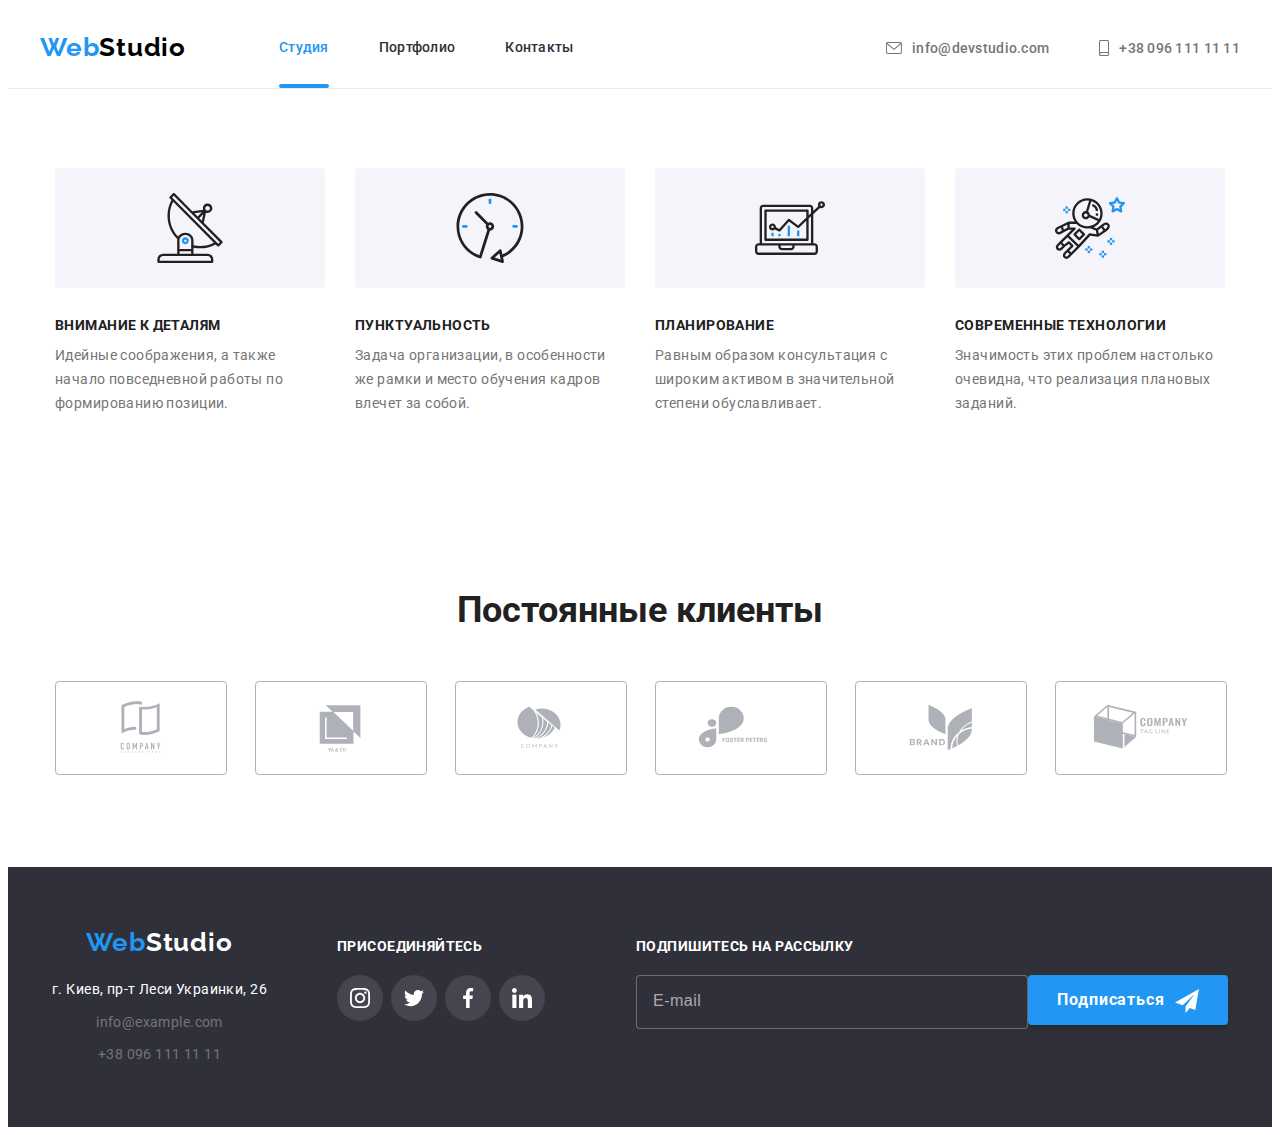
==== commit 056c9a04: "hw-08 first try" ====
--- a/index.html
+++ b/index.html
@@ -19,7 +19,6 @@
       referrerpolicy="no-referrer"
     />
     <link rel="stylesheet" href="./css/main.min.css" />
-    <link rel="stylesheet" href="./css/styles.css" />
   </head>
   <body>
     <!--Header-->
@@ -41,7 +40,14 @@
             </li>
           </ul>
         </nav>
-        <ul class="contacts__list list">
+        <!-- Menu Toggle -->
+      <button type="button" class="mobile-menu-open-btn" data-menu-open >
+        <svg class="mobile-menu-open-btn__icon" width="40" height="40">
+        <use href="./images/sprite.svg#mobile-menu-icon"></use>
+        </svg>
+      </button>
+
+        <ul class="contacts-list list">
           <li class="contacts__item">
             <a class="contacts__link" href="mailto:info@devstudio.com">
               <svg class="contacts__icon" width="16" height="12">
@@ -60,18 +66,73 @@
           </li>
         </ul>
       </div>
+      <!-- Mobile Menu -->
+      <div class="mobile-menu" data-menu>
+        <div class="container mobile-menu__container">
+          <button type="button" class="mobile-menu__close-btn" data-menu-close>
+            <svg class="mobile-menu__close-icon" width="40" height="40">
+              <use href="./images/sprite.svg#mobile-menu-close-icon"></use>
+            </svg>
+          </button>
+          <ul class="mobile-menu__nav">
+            <li class="mobile-menu__nav-item">
+              <a class="mobile-menu__nav-link mobile-menu__nav-current" href="./index.html">Студия</a>
+            </li>
+            <li class="mobile-menu__nav-item">
+              <a class="mobile-menu__nav-link" href="./portfolio.html">Портфолио</a>
+            </li>
+            <li class="mobile-menu__nav-item">
+              <a class="mobile-menu__nav-link" href="#adress">Контакты</a>
+            </li>
+          </ul>
+
+					<div class="mobile-menu__contacts-container">
+						<ul class="mobile-menu__contacts">
+            <li class="mobile-menu__contacts-item">
+              <a class="mobile-menu__contacts-link" href="tel:+380961111111">+38 096 111 11 11</a>
+            </li>
+            <li class="mobile-menu__contacts-item">
+              <a
+                class="mobile-menu__contacts-link mobile-menu__contacts-mail"
+                href="mailto:info@devstudio.com"
+                >info@devstudio.com</a
+              >
+            </li>
+          </ul>
+
+          <ul class="mobile-menu__socials">
+            <li class="mobile-menu__socials-item">
+              <a class="mobile-menu__socials-link" href="">Instagram</a>
+            </li>
+            <li class="mobile-menu__socials-item">
+              <a class="mobile-menu__socials-link" href="">Twitter</a>
+            </li>
+            <li class="mobile-menu__socials-item">
+              <a class="mobile-menu__socials-link" href="">Facebook</a>
+            </li>
+            <li class="mobile-menu__socials-item">
+              <a class="mobile-menu__socials-link" href="">LinkedIn</a>
+            </li>
+          </ul>
+					</div>
+        </div>
+      </div>
+
+
+
     </header>
+
     <main>
-      <section class="hero">
+      <!-- Hero -->
+      <!-- <section class="hero">
           <h1 class="hero__title">Эффективные решения для вашего бизнеса</h1>
           <button data-modal-open class="hero__button" type="button">
             Заказать услугу
           </button>
-      </section>
-
-      <!--About us-->
-
-      <section class="section">
+      </section> -->
+
+      <!--Advantages-->
+      <section class="advantages">
         <div class="container">
           <h2 class="visually-hidden">Наши преимущества</h2>
           <ul class="advantages__list list">
@@ -128,60 +189,60 @@
       </section>
 
       <!--Services-->
-      <section class="services">
+      <!-- <section class="services">
         <div class="container">
           <h2 class="services__title">Чем мы занимаемся</h2>
           <ul class="services__list list">
             <li class="services__item">
-              <div class="services__box">
+              <div class="services-box">
                 <img
-                  class="services__img"
+                  class="services-box__img"
                   src="./images/work1.jpg"
                   alt="Чем мы занимаемся"
                   width="370"
                   height="295"
                 />
               </div>
-              <div class="services__textbox">
-                <p class="services__text">Десткопные приложения</p>
+              <div class="services-textbox">
+                <p class="services-textbox__text">Десткопные приложения</p>
               </div>
             </li>
             <li class="services__item">
-              <div class="services__box">
+              <div class="services-box">
                 <img
-                  class="services__img"
+                  class="services-box__img"
                   src="./images/work2.jpg"
                   alt="Чем мы занимаемся"
                   width="370"
                   height="295"
                 />
               </div>
-              <div class="services__textbox">
-                <p class="services__text">Мобильные приложения</p>
+              <div class="services-textbox">
+                <p class="services-textbox__text">Мобильные приложения</p>
               </div>
             </li>
             <li class="services__item">
-              <div class="services__box">
+              <div class="services-box">
                 <img
-                  class="services__img"
+                  class="services-box__img"
                   src="./images/work3.jpg"
                   alt="Чем мы занимаемся"
                   width="370"
                   height="295"
                 />
               </div>
-              <div class="services__textbox">
-                <p class="services__text">Дизайнерские приложения</p>
+              <div class="services-textbox">
+                <p class="services-textbox__text">Дизайнерские приложения</p>
               </div>
             </li>
           </ul>
         </div>
-      </section>
+      </section> -->
       <!--Team Members-->
-      <section class="team" id="our-team">
+      <!-- <section class="team" id="our-team">
         <div class="container">
           <h2 class="team__title">Наша команда</h2>
-          <ul class="team__list list">
+          <ul class="team__list">
             <li class="team__card">
               <img
                 class="team__img"
@@ -190,50 +251,50 @@
                 width="270"
                 height="260"
               />
-              <div class="team__wrapper">
-                <h3 class="team__employee">Игорь Демьяненко</h3>
-                <p class="team__profession">Product Designer</p>
-                <ul class="list socials__list">
-                  <li class="socials__item">
-                    <a
-                      class="socials__link"
+              <div class="team-wrapper">
+                <h3 class="team-wrapper__employee">Игорь Демьяненко</h3>
+                <p class="team-wrapper__profession">Product Designer</p>
+                <ul class="list socials-list">
+                  <li class="socials-list__item">
+                    <a
+                      class="socials-list__link"
                       href="./"
                       aria-label="Ссылка на Instagram"
                     >
-                      <svg class="socials__icon">
+                      <svg class="socials-list__icon">
                         <use href="./images/sprite.svg#instagram-1"></use>
                       </svg>
                     </a>
                   </li>
-                  <li class="socials__item">
-                    <a
-                      class="socials__link"
+                  <li class="socials-list__item">
+                    <a
+                      class="socials-list__link"
                       href="./"
                       aria-label="Ссылка на Twitter"
                     >
-                      <svg class="socials__icon">
+                      <svg class="socials-list__icon">
                         <use href="./images/sprite.svg#twitter-1"></use>
                       </svg>
                     </a>
                   </li>
-                  <li class="socials__item">
-                    <a
-                      class="socials__link"
+                  <li class="socials-list__item">
+                    <a
+                      class="socials-list__link"
                       href="./"
                       aria-label="Ссылка на Facebook"
                     >
-                      <svg class="socials__icon">
+                      <svg class="socials-list__icon">
                         <use href="./images/sprite.svg#facebook-1"></use>
                       </svg>
                     </a>
                   </li>
-                  <li class="socials__item">
-                    <a
-                      class="socials__link"
+                  <li class="socials-list__item">
+                    <a
+                      class="socials-list__link"
                       href="./"
                       aria-label="Ссылка на Linkedin"
                     >
-                      <svg class="socials__icon">
+                      <svg class="socials-list__icon">
                         <use href="./images/sprite.svg#linkedin-1"></use>
                       </svg>
                     </a>
@@ -249,50 +310,50 @@
                 width="270"
                 height="260"
               />
-              <div class="team__wrapper">
-                <h3 class="team__employee">Ольга Репина</h3>
-                <p class="team__profession">Frontend Developer</p>
-                <ul class="list socials__list">
-                  <li class="socials__item">
-                    <a
-                      class="socials__link"
+              <div class="team-wrapper">
+                <h3 class="team-wrapper__employee">Ольга Репина</h3>
+                <p class="team-wrapper__profession">Frontend Developer</p>
+                <ul class="list socials-list">
+                  <li class="socials-list__item">
+                    <a
+                      class="socials-list__link"
                       href="./"
                       aria-label="Ссылка на Instagram"
                     >
-                      <svg class="socials__icon">
+                      <svg class="socials-list__icon">
                         <use href="./images/sprite.svg#instagram-1"></use>
                       </svg>
                     </a>
                   </li>
-                  <li class="socials__item">
-                    <a
-                      class="socials__link"
+                  <li class="socials-list__item">
+                    <a
+                      class="socials-list__link"
                       href="./"
                       aria-label="Ссылка на Twitter"
                     >
-                      <svg class="socials__icon">
+                      <svg class="socials-list__icon">
                         <use href="./images/sprite.svg#twitter-1"></use>
                       </svg>
                     </a>
                   </li>
-                  <li class="socials__item">
-                    <a
-                      class="socials__link"
+                  <li class="socials-list__item">
+                    <a
+                      class="socials-list__link"
                       href="./"
                       aria-label="Ссылка на Facebook"
                     >
-                      <svg class="socials__icon">
+                      <svg class="socials-list__icon">
                         <use href="./images/sprite.svg#facebook-1"></use>
                       </svg>
                     </a>
                   </li>
-                  <li class="socials__item">
-                    <a
-                      class="socials__link"
+                  <li class="socials-list__item">
+                    <a
+                      class="socials-list__link"
                       href="./"
                       aria-label="Ссылка на Linkedin"
                     >
-                      <svg class="socials__icon">
+                      <svg class="socials-list__icon">
                         <use href="./images/sprite.svg#linkedin-1"></use>
                       </svg>
                     </a>
@@ -309,50 +370,50 @@
                 width="270"
                 height="260"
               />
-              <div class="team__wrapper">
-                <h3 class="team__employee">Николай Тарасов</h3>
-                <p class="team__profession">Marketing</p>
-                <ul class="list socials__list">
-                  <li class="socials__item">
-                    <a
-                      class="socials__link"
+              <div class="team-wrapper">
+                <h3 class="team-wrapper__employee">Николай Тарасов</h3>
+                <p class="team-wrapper__profession">Marketing</p>
+                <ul class="list socials-list">
+                  <li class="socials-list__item">
+                    <a
+                      class="socials-list__link"
                       href="./"
                       aria-label="Ссылка на Instagram"
                     >
-                      <svg class="socials__icon">
+                      <svg class="socials-list__icon">
                         <use href="./images/sprite.svg#instagram-1"></use>
                       </svg>
                     </a>
                   </li>
-                  <li class="socials__item">
-                    <a
-                      class="socials__link"
+                  <li class="socials-list__item">
+                    <a
+                      class="socials-list__link"
                       href="./"
                       aria-label="Ссылка на Twitter"
                     >
-                      <svg class="socials__icon">
+                      <svg class="socials-list__icon">
                         <use href="./images/sprite.svg#twitter-1"></use>
                       </svg>
                     </a>
                   </li>
-                  <li class="socials__item">
-                    <a
-                      class="socials__link"
+                  <li class="socials-list__item">
+                    <a
+                      class="socials-list__link"
                       href="./"
                       aria-label="Ссылка на Facebook"
                     >
-                      <svg class="socials__icon">
+                      <svg class="socials-list__icon">
                         <use href="./images/sprite.svg#facebook-1"></use>
                       </svg>
                     </a>
                   </li>
-                  <li class="socials__item">
-                    <a
-                      class="socials__link"
+                  <li class="socials-list__item">
+                    <a
+                      class="socials-list__link"
                       href="./"
                       aria-label="Ссылка на Linkedin"
                     >
-                      <svg class="socials__icon">
+                      <svg class="socials-list__icon">
                         <use href="./images/sprite.svg#linkedin-1"></use>
                       </svg>
                     </a>
@@ -368,51 +429,51 @@
                 width="270"
                 height="260"
               />
-              <div class="team__wrapper">
-                <h3 class="team__employee">Михаил Ермаков</h3>
-                <p class="team__profession">UI Designer</p>
+              <div class="team-wrapper">
+                <h3 class="team-wrapper__employee">Михаил Ермаков</h3>
+                <p class="team-wrapper__profession">UI Designer</p>
                 <div class="socials__container">
-                  <ul class="list socials__list">
-                    <li class="socials__item">
+                  <ul class="list socials-list">
+                    <li class="socials-list__item">
                       <a
-                        class="socials__link"
+                        class="socials-list__link"
                         href="./"
                         aria-label="Ссылка на Instagram"
                       >
-                        <svg class="socials__icon">
+                        <svg class="socials-list__icon">
                           <use href="./images/sprite.svg#instagram-1"></use>
                         </svg>
                       </a>
                     </li>
-                    <li class="socials__item">
+                    <li class="socials-list__item">
                       <a
-                        class="socials__link"
+                        class="socials-list__link"
                         href="./"
                         aria-label="Ссылка на Twitter"
                       >
-                        <svg class="socials__icon">
+                        <svg class="socials-list__icon">
                           <use href="./images/sprite.svg#twitter-1"></use>
                         </svg>
                       </a>
                     </li>
-                    <li class="socials__item">
+                    <li class="socials-list__item">
                       <a
-                        class="socials__link"
+                        class="socials-list__link"
                         href="./"
                         aria-label="Ссылка на Facebook"
                       >
-                        <svg class="socials__icon">
+                        <svg class="socials-list__icon">
                           <use href="./images/sprite.svg#facebook-1"></use>
                         </svg>
                       </a>
                     </li>
-                    <li class="socials__item">
+                    <li class="socials-list__item">
                       <a
-                        class="socials__link"
+                        class="socials-list__link"
                         href="./"
                         aria-label="Ссылка на Linkedin"
                       >
-                        <svg class="socials__icon">
+                        <svg class="socials-list__icon">
                           <use href="./images/sprite.svg#linkedin-1"></use>
                         </svg>
                       </a>
@@ -423,10 +484,10 @@
             </li>
           </ul>
         </div>
-      </section>
+      </section> -->
 
       <!--Our Partners-->
-      <section class="section">
+      <section class="partners">
         <div class="container">
           <h2 class="partners__title">Постоянные клиенты</h2>
           <ul class="partners__list list ">
@@ -479,7 +540,7 @@
     <!--Footer-->
     <footer class="page-footer">
       <div class="container page-footer__wrapper">
-          <div class="address__wrapper">
+          <div class="address-wrapper">
             <a class="logo-footer" href="index.html">
               Web<span class="logo-part-footer">Studio</span>
             </a>
@@ -573,8 +634,8 @@
               <label for="submit-mail" class="footer-newsletter__label"></label>
               <input class="footer-newsletter__input" type="email" name="submit-email" id="submit-email" placeholder="E-mail">
               <button class="footer-newsletter__button" type="submit">Подписаться
-                <span class="footer-newsletter__container">
-                  <svg class="footer-newsletter__icon">
+                <span class="footer-newsletter-box">
+                  <svg class="footer-newsletter-box__icon">
                     <use href="./images/icons.svg#send-icon"></use>
                   </svg>
                 </span>
@@ -583,60 +644,62 @@
           </div>
         </div>
     </footer>
-    <div data-modal class="backdrop is-hidden">
-      <div class="modal">
-        <button data-modal-close type="button" class="modal-close-button">
-          <svg class="modal-close-icon">
+    <!-- Backdrop -->
+    <!-- <div data-modal class="backdrop is-hidden">
+      <div class="modal-close">
+        <button data-modal-close type="button" class="modal-close__button">
+          <svg class="modal-close__icon">
             <use href="./images/sprite.svg#close-button-icon"></use>
           </svg>
-        </button>
+        </button> -->
         <!--Contacts-Form-->
-        <strong class="call-back-title">Оставьте свои данные, мы вам перезвоним</strong>
+        <!-- <strong class="contacts-title">Оставьте свои данные, мы вам перезвоним</strong>
         <form name="contacts-form" class="contacts-form">
-          <label for="name" class="contacts-form-field"> 
+          <label for="name" class="contacts-form__field"> 
             <span class="contacts-form-label">Имя</span>
             <span class="contacts-form-box">
-              <input class="contacts-form-name" type="text" name="name" id="name" autofocus required />
-               <svg class="contacts-form-icon">
+              <input class="contacts-form-box__name" type="text" name="name" id="name" autofocus required />
+               <svg class="contacts-form-box__icon">
                 <use href="./images/icons.svg#person-form-icon"></use>
               </svg>
             </span>
           </label>
-          <label for="phone" class="contacts-form-field"> 
+          <label for="phone" class="contacts-form__field"> 
             <span class="contacts-form-label">Телефон</span>
             <span class="contacts-form-box">
-              <input class="contacts-form-name" type="tel" minlength="10" name="phone" id="phone" />
-              <svg class="contacts-form-icon">
+              <input class="contacts-form-box__name" type="tel" minlength="10" name="phone" id="phone" />
+              <svg class="contacts-form-box__icon">
                 <use href="./images/icons.svg#phone-form-icon"></use>
               </svg>
             </span>
           </label>
-          <label for="email" class="contacts-form-field"> 
+          <label for="email" class="contacts-form__field"> 
             <span class="contacts-form-label">Почта</span>
             <span class="contacts-form-box">
-              <input class="contacts-form-name" type="email" id="email" name="email"/>
-              <svg class="contacts-form-icon">
+              <input class="contacts-form-box__name" type="email" id="email" name="email"/>
+              <svg class="contacts-form-box__icon">
                 <use href="./images/icons.svg#mail-form-icon"></use>
               </svg>
             </span>
           </label>
-          <label class="contacts-form-field" for="comments">
+          <label class="contacts-form__field" for="comments">
             <span class="contacts-form-label">Комментарий</span>
             <textarea class="contacts-form-comment" name="comments" rows="9" id="comments"  placeholder="Введите текст"></textarea>
           </label>
-          <label class="contacts-checkbox-lbl">
-            <input class="contacts-form-checkbox hidden-checkbox" type="checkbox" id="accept" required/>
-              <svg class="checkbox-icon">
+          <label class="contacts-form-checkbox">
+            <input class="contacts-form-checkbox__input hidden-checkbox" type="checkbox" id="accept" required/>
+              <svg class="contacts-form-checkbox__icon">
                 <use class="use-accept" href="./images/icons.svg#checkbox-checked-icon"></use>
                 <use class="use-box" href="./images/icons.svg#checkbox-icon"></use>
               </svg>
             <span class="contacts-form-text">Соглашаюсь с рассылкой и принимаю
-            <a class="contacts-form-link" href="#">Условия договора</a></span>
+            <a class="contacts-form-text__link" href="#">Условия договора</a></span>
           </label>
-          <button class="contacts-form-button" type="submit">Отправить</button>
+          <button class="contacts-form-text__button" type="submit">Отправить</button>
         </form>
       </div>
-    </div>
+    </div> -->
     <script src="./js/modal.js"></script>
+    <script src="./js/mobile-menu.js"></script>
   </body>
 </html>
--- a/css/main.min.css
+++ b/css/main.min.css
@@ -1 +1 @@
-:root{--white: #fff;--dark-white: #f5f4fa;--black: #000;--dark-grey: #2F303A;--light-grey: #757575;--nero-grey: #212121;--aqua-blue: #2196f3;--btn-blue: #188ce8;--header-grey: #ECECEC;--border-grey: #EEEEEE;--border-second-color: #afb1b8;--transition-duration-function: 250ms cubic-bezier(0.4, 0, 0.2, 1);--backdrop-bg-color: #00000033;--modal-button-border: #0000001A}.visually-hidden{position:absolute;width:1px;height:1px;margin:-1px;margin:0;padding:0;overflow:hidden;border:0;clip:rect(0 0 0 0)}body{font-family:"Roboto",sans-serif}header{border-bottom:1px solid var(--header-grey)}img{display:block}h1,h2,h3,p{margin-top:0;margin-bottom:0}ul,ol{margin-top:0;margin-bottom:0;padding-left:0}.container{width:1200px;margin-left:auto;margin-right:auto;padding-left:15px;padding-right:15px}.navigation{display:-webkit-box;display:-ms-flexbox;display:flex;-webkit-box-align:center;-ms-flex-align:center;align-items:center;-webkit-box-pack:justify;-ms-flex-pack:justify;justify-content:space-between}.navigation__list{display:-webkit-box;display:-ms-flexbox;display:flex;margin-left:93px}.navigation__item{position:relative}.navigation__item:not(:last-child){margin-right:50px}.navigation__link{display:block;font-weight:500;font-size:14px;line-height:1.14;letter-spacing:.02em;color:var(--dark-grey);text-decoration:none;-webkit-transition-property:color;transition-property:color;-webkit-transition-duration:250ms;transition-duration:250ms;-webkit-transition-timing-function:cubic-bezier(0.4, 0, 0.2, 1);transition-timing-function:cubic-bezier(0.4, 0, 0.2, 1)}.navigation__link:hover,.navigation__link:focus{color:var(--aqua-blue)}.navigation__link.navigation__link--current{position:relative;color:var(--aqua-blue)}.navigation__link--current::after{content:"";width:100%;height:4px;position:absolute;right:0;bottom:-32px;background-color:var(--aqua-blue);border-radius:2px}.address{margin-top:20px;font-style:inherit;letter-spacing:.03em}.page-header{font-weight:500;font-size:14px;line-height:1.1428571429;letter-spacing:.02em;border-bottom:1px solid var(--header-grey)}.page-header__container{display:-webkit-box;display:-ms-flexbox;display:flex;-webkit-box-align:center;-ms-flex-align:center;align-items:center;-webkit-box-pack:justify;-ms-flex-pack:justify;justify-content:space-between}.section{padding-top:94px;padding-bottom:94px}.logo{font-family:"Raleway",sans-serif;font-weight:700;font-size:26px;line-height:1.19;letter-spacing:.03em;color:var(--aqua-blue);text-decoration:none}.logo-footer{font-family:"Raleway",sans-serif;font-weight:700;font-size:26px;line-height:1.19;letter-spacing:.03em;color:var(--aqua-blue);text-decoration:none}.logo-part-header{font-family:"Raleway",sans-serif;font-weight:700;font-size:26px;line-height:1.19;letter-spacing:.03em;color:var(--black)}.logo-part-footer{font-family:"Raleway",sans-serif;font-weight:700;font-size:26px;line-height:1.19;letter-spacing:.03em;color:var(--white)}.contacts__list{display:-webkit-box;display:-ms-flexbox;display:flex;-webkit-box-pack:justify;-ms-flex-pack:justify;justify-content:space-between}.contacts__item{margin-left:auto;margin-right:40px}.contacts__icon{fill:currentColor;margin-right:10px;-webkit-transition-property:fill;transition-property:fill;-webkit-transition-duration:250ms;transition-duration:250ms;-webkit-transition-timing-function:cubic-bezier(0.4, 0, 0.2, 1);transition-timing-function:cubic-bezier(0.4, 0, 0.2, 1)}.contacts__link{display:-webkit-box;display:-ms-flexbox;display:flex;padding:32px 0 32px;-webkit-box-align:center;-ms-flex-align:center;align-items:center;font-weight:500;font-size:14px;line-height:16px;letter-spacing:.02em;text-decoration:none;color:var(--light-grey);-webkit-transition-property:color,fill;transition-property:color,fill;-webkit-transition-duration:250ms;transition-duration:250ms;-webkit-transition-timing-function:cubic-bezier(0.4, 0, 0.2, 1);transition-timing-function:cubic-bezier(0.4, 0, 0.2, 1)}.contacts__link:hover,.contacts__link:focus{color:var(--aqua-blue);fill:var(--aqua-blue)}/*# sourceMappingURL=main.min.css.map */+:root{--white: #fff;--dark-white: #f5f4fa;--black: #000;--dark-grey: #2F303A;--light-grey: #757575;--nero-grey: #212121;--aqua-blue: #2196f3;--btn-blue: #188ce8;--header-grey: #ECECEC;--border-grey: #EEEEEE;--border-second-color: #afb1b8;--transition-duration-function: 250ms cubic-bezier(0.4, 0, 0.2, 1);--backdrop-bg-color: #00000033;--modal-button-border: #0000001A}.visually-hidden{position:absolute;width:1px;height:1px;margin:-1px;margin:0;padding:0;overflow:hidden;border:0;clip:rect(0 0 0 0)}.mobile-menu__socials,.mobile-menu__contacts,.mobile-menu__nav,.page-footer__list,.footer-socials__list,.socials-list,.contacts-list,.navigation__list,.services__list,.advantages__list,.projects-list,.portfolio-nav__list,.partners__list{list-style:none}.page-footer__maps,.projects-list__link{position:relative;text-decoration:none;-webkit-transition-property:color;transition-property:color;-webkit-transition-duration:250ms;transition-duration:250ms;-webkit-transition-timing-function:cubic-bezier(0.4, 0, 0.2, 1);transition-timing-function:cubic-bezier(0.4, 0, 0.2, 1)}.page-footer__maps:hover,.projects-list__link:hover,.page-footer__maps:focus,.projects-list__link:focus{color:var(--aqua-blue);fill:var(--aqua-blue)}body{font-family:"Roboto",sans-serif}header{border-bottom:1px solid var(--header-grey)}img{display:block}textarea{resize:none;border:1px solid rgba(33,33,33,.2);border-radius:4px;padding:12px 16px;font-size:12px;line-height:1.17;letter-spacing:.01em;height:120px;margin-bottom:20px;cursor:pointer;-webkit-transition-property:border-color;transition-property:border-color;-webkit-transition-duration:250ms;transition-duration:250ms;-webkit-transition-timing-function:cubic-bezier(0.4, 0, 0.2, 1);transition-timing-function:cubic-bezier(0.4, 0, 0.2, 1)}h1,h2,h3,p{margin-top:0;margin-bottom:0}ul,ol{margin-top:0;margin-bottom:0;padding-left:0}.partners{padding-top:60px;padding-bottom:60px}.partners__title{color:var(--nero-grey);font-weight:700;font-size:36px;line-height:1.17;text-align:center;margin-bottom:50px}@media screen and (max-width: 1199px){.partners__title{color:var(--nero-grey);font-weight:700;font-size:28px;line-height:1.1785714286;text-align:center}}.partners__list{display:-webkit-box;display:-ms-flexbox;display:flex;-ms-flex-wrap:wrap;flex-wrap:wrap;-webkit-box-pack:center;-ms-flex-pack:center;justify-content:center;margin:-15px}.partners__item{width:210px;height:92px;margin:15px}.partners__link{width:100%;height:100%;display:-webkit-box;display:-ms-flexbox;display:flex;-webkit-box-pack:center;-ms-flex-pack:center;justify-content:center;-webkit-box-align:center;-ms-flex-align:center;align-items:center;border:1px solid var(--border-second-color);border-radius:4px;-webkit-transition-property:border-color;transition-property:border-color;-webkit-transition-duration:250ms;transition-duration:250ms;-webkit-transition-timing-function:cubic-bezier(0.4, 0, 0.2, 1);transition-timing-function:cubic-bezier(0.4, 0, 0.2, 1)}.partners__link:hover,.partners__link:focus{border-color:var(--aqua-blue);fill:var(--aqua-blue)}.partners__icon{fill:var(--border-second-color);-webkit-transition-property:fill;transition-property:fill;-webkit-transition-duration:250ms;transition-duration:250ms;-webkit-transition-timing-function:cubic-bezier(0.4, 0, 0.2, 1);transition-timing-function:cubic-bezier(0.4, 0, 0.2, 1)}.partners__link:hover .partners__icon,.partners__link:focus .partners__icon{border-color:var(--aqua-blue);fill:var(--aqua-blue)}@media screen and (min-width: 768px){.partners__item{width:226px}}@media screen and (min-width: 1200px){.partners{padding-top:94px;padding-bottom:94px}.partners__list{-ms-flex-wrap:nowrap;flex-wrap:nowrap}.partners__item{width:170px}}.portfolio-nav__list{margin-bottom:50px;display:-webkit-box;display:-ms-flexbox;display:flex;-webkit-box-pack:center;-ms-flex-pack:center;justify-content:center}.portfolio-nav__item:not(:last-child){margin-right:8px}.portfolio-nav__button{padding:6px 22px;font-weight:500;font-size:16px;line-height:1.62;text-align:center;letter-spacing:.03em;cursor:pointer;color:var(--nero-grey);border-radius:4px;border-color:rgba(0,0,0,0);-webkit-transition-property:color;transition-property:color;-webkit-transition-duration:250ms;transition-duration:250ms;-webkit-transition-timing-function:cubic-bezier(0.4, 0, 0.2, 1);transition-timing-function:cubic-bezier(0.4, 0, 0.2, 1)}.portfolio-nav__button:hover,.portfolio-nav__button:focus{background-color:var(--aqua-blue);-webkit-box-shadow:0px 3px 1px rgba(0,0,0,.1),0px 1px 2px rgba(0,0,0,.08),0px 2px 2px rgba(0,0,0,.12);box-shadow:0px 3px 1px rgba(0,0,0,.1),0px 1px 2px rgba(0,0,0,.08),0px 2px 2px rgba(0,0,0,.12);color:var(--dark-white)}.projects-list{display:-webkit-box;display:-ms-flexbox;display:flex;-ms-flex-wrap:wrap;flex-wrap:wrap;-ms-flex-preferred-size:calc(100% - 30px);flex-basis:calc(100% - 30px);margin:0;padding:0}.projects-list__item{display:-webkit-box;display:-ms-flexbox;display:flex;width:370px;margin-right:30px;margin-bottom:30px;background-color:var(--white);border:1px solid var(--border-grey)}.projects-list__item:hover,.projects-list__item:focus{-webkit-box-shadow:0px 1px 1px rgba(0,0,0,.12),0px 4px 4px rgba(0,0,0,.06),1px 4px 6px rgba(0,0,0,.16);box-shadow:0px 1px 1px rgba(0,0,0,.12),0px 4px 4px rgba(0,0,0,.06),1px 4px 6px rgba(0,0,0,.16)}.projects-list__item:nth-child(3n){margin-right:0px}.projects-list__item:nth-last-child(-n+3){margin-bottom:0px}.projects-list__link{display:inline-block;text-decoration:none;width:100%;height:100%;-webkit-transition-property:-webkit-box-shadow;transition-property:-webkit-box-shadow;transition-property:box-shadow;transition-property:box-shadow, -webkit-box-shadow;-webkit-transition-duration:250ms;transition-duration:250ms;-webkit-transition-timing-function:cubic-bezier(0.4, 0, 0.2, 1);transition-timing-function:cubic-bezier(0.4, 0, 0.2, 1)}.projects-list__link:hover,.projects-list__link:focus{-webkit-box-shadow:0px 4px 4px rgba(0,0,0,.25);box-shadow:0px 4px 4px rgba(0,0,0,.25)}.projects-thumb{position:relative;overflow:hidden}.overlay-container{position:absolute;top:0;left:0;width:100%;height:100%;-webkit-transform:translateY(200%);transform:translateY(200%);-webkit-transition-property:-webkit-transform;transition-property:-webkit-transform;transition-property:transform;transition-property:transform, -webkit-transform;-webkit-transition-duration:250ms;transition-duration:250ms;-webkit-transition-timing-function:cubic-bezier(0.4, 0, 0.2, 1);transition-timing-function:cubic-bezier(0.4, 0, 0.2, 1);background:var(--aqua-blue);padding:63px 23px}.projects-list__link:hover .overlay-container,.projects-list__link:focus .overlay-container{-webkit-transform:translateY(0);transform:translateY(0)}.overlay-container__text{font-size:18px;line-height:156%;color:var(--white)}.projects-border{padding:20px 24px;border-left:1px solid var(--border-grey);border-top:0;border-right:1px solid var(--border-grey);border-bottom:1px solid var(--border-grey)}.projects-border__title{margin-bottom:4px;font-weight:700;font-size:18px;line-height:2;letter-spacing:.06em;color:var(--nero-grey)}.projects-border__type{font-size:18px;line-height:1.88;letter-spacing:.03em;color:var(--light-grey)}.team{padding-top:94px;padding-bottom:94px;font-size:16px;line-height:1.19;letter-spacing:.03em;background-color:var(--dark-white)}.team__title{margin-bottom:50px;font-weight:700;font-size:36px;line-height:1.17;text-align:center;letter-spacing:.03em;color:var(--nero-grey)}.team__list{letter-spacing:.03em;display:-webkit-box;display:-ms-flexbox;display:flex;-ms-flex-wrap:wrap;flex-wrap:wrap;list-style:none}.team__card{background-color:var(--white);border-radius:0px 0px 4px 4px;-webkit-box-shadow:0px 1px 3px rgba(0,0,0,.12),0px 1px 1px rgba(0,0,0,.14),0px 2px 1px rgba(0,0,0,.2);box-shadow:0px 1px 3px rgba(0,0,0,.12),0px 1px 1px rgba(0,0,0,.14),0px 2px 1px rgba(0,0,0,.2)}.team__card:not(:nth-child(4n)){margin-right:30px}.team-wrapper{padding-top:30px;padding-bottom:30px}.team-wrapper__employee{margin-bottom:10px;font-weight:500;font-size:16px;line-height:1.19;text-align:center;letter-spacing:.03em;color:var(--nero-grey)}.team-wrapper__profession{margin-bottom:16px;font-size:16px;line-height:1.19;text-align:center;letter-spacing:.03em;color:var(--light-grey)}.advantages{padding-top:60px;padding-bottom:60px}.advantages__item{max-width:450px}.advantages-box{width:100%;height:120px;display:-webkit-box;display:-ms-flexbox;display:flex;-webkit-box-pack:center;-ms-flex-pack:center;justify-content:center;-webkit-box-align:center;-ms-flex-align:center;align-items:center;background-color:var(--dark-white);margin-bottom:30px;border-radius:4px}.advantages-box__icon{margin:25px 100px;width:70px;height:70px;background-position:center}.advantages__title{margin-bottom:10px;font-weight:700;font-size:14px;line-height:1.14;text-align:center;letter-spacing:.03em;text-transform:uppercase;color:var(--nero-grey)}.advantages__text{font-size:14px;line-height:1.71;letter-spacing:.03em;color:var(--light-grey)}@media screen and (max-width: 767px){.advantages__item:not(:last-child){margin-bottom:30px}}@media screen and (min-width: 768px){.advantages__list{display:-webkit-box;display:-ms-flexbox;display:flex;-ms-flex-wrap:wrap;flex-wrap:wrap;-webkit-box-pack:justify;-ms-flex-pack:justify;justify-content:space-between;margin:-15px}.advantages__item{max-width:354px;margin:15px}.advantages__title{text-align:start}}@media screen and (min-width: 1200px){.advantages{padding-top:94px;padding-bottom:94px;background-color:var(--white)}.advantages__list{-ms-flex-wrap:nowrap;flex-wrap:nowrap;-webkit-box-pack:center;-ms-flex-pack:center;justify-content:center}.advantages__item{max-width:270px;margin:0px;-ms-flex-preferred-size:calc((100% - 90px)/4);flex-basis:calc((100% - 90px)/4)}.advantages__item:not(:last-child){margin-right:30px}.advantages-box{width:270px;background-color:var(--dark-white)}}.services{padding-top:0px;padding-bottom:94px}@media screen and (max-width: 1199px){.services{display:none}}.services__title{margin-bottom:50px;font-weight:700;font-size:36px;line-height:1.17;letter-spacing:.03em;text-align:center;color:var(--black)}.services__list{display:-webkit-box;display:-ms-flexbox;display:flex;-webkit-box-pack:justify;-ms-flex-pack:justify;justify-content:space-between;display:flex}.services__item{position:relative}.services__item:not(:last-child){margin-right:30px}.services-box{position:relative}.services-box__img{display:block}.services-textbox{position:absolute;bottom:0;right:0;display:-webkit-box;display:-ms-flexbox;display:flex;-webkit-box-pack:center;-ms-flex-pack:center;justify-content:center;-webkit-box-align:center;-ms-flex-align:center;align-items:center;width:370px;height:70px;background:var(--dark-grey);opacity:.8}.services-textbox__text{font-weight:700;font-size:14px;line-height:1.1;letter-spacing:.03em;text-align:center;text-transform:uppercase;color:var(--white)}.hero{padding-top:200px;padding-bottom:200px;margin:auto;max-width:1600px;height:600px;background-color:var(--dark-grey);background-image:-webkit-gradient(linear, left top, right top, from(rgba(47, 48, 58, 0.4)), to(rgba(47, 48, 58, 0.4))),url(../images/hero/bg.jpeg.jpg);background-image:linear-gradient(to right, rgba(47, 48, 58, 0.4), rgba(47, 48, 58, 0.4)),url(../images/hero/bg.jpeg.jpg);background-repeat:no-repeat;background-position:center;background-size:cover;text-align:center}.hero__title{margin-bottom:30px;margin:0 auto 30px auto;width:696px;font-weight:900;font-size:44px;line-height:1.36;text-align:center;letter-spacing:.06em;text-transform:uppercase;color:var(--white)}.hero__button{margin:0 auto;padding:10px 32px;font-weight:700;font-size:16px;line-height:1.88;letter-spacing:.06em;cursor:pointer;color:var(--white);background-color:var(--aqua-blue);border:none;display:block;outline:none;-webkit-box-shadow:0px 4px 4px rgba(0,0,0,.15);box-shadow:0px 4px 4px rgba(0,0,0,.15);border-radius:4px;-webkit-transition-property:background-color;transition-property:background-color;-webkit-transition-duration:250ms;transition-duration:250ms;-webkit-transition-timing-function:cubic-bezier(0.4, 0, 0.2, 1);transition-timing-function:cubic-bezier(0.4, 0, 0.2, 1)}.hero__button:hover,.hero__button:focus{background-color:var(--btn-blue);color:var(--white)}.backdrop{position:fixed;top:0;left:0;width:100%;height:100%;background-color:var(--backdrop-bg-color);z-index:100;-webkit-transition-property:overflow,opacity;transition-property:overflow,opacity;-webkit-transition-duration:250ms;transition-duration:250ms;-webkit-transition-timing-function:cubic-bezier(0.4, 0, 0.2, 1);transition-timing-function:cubic-bezier(0.4, 0, 0.2, 1)}.backdrop.is-hidden{overflow:hidden;opacity:0;pointer-events:none}.backdrop.is-hidden .modal-close{-webkit-transform:translate(-50%, -50%) scale(0.8);transform:translate(-50%, -50%) scale(0.8)}.modal-close{position:absolute;min-width:530px;min-height:580px;background-color:var(--white);top:50%;left:50%;padding:40px;-webkit-box-shadow:0px 1px 3px rgba(0,0,0,.12),0px 1px 1px rgba(0,0,0,.14),0px 2px 1px rgba(0,0,0,.2);box-shadow:0px 1px 3px rgba(0,0,0,.12),0px 1px 1px rgba(0,0,0,.14),0px 2px 1px rgba(0,0,0,.2);border-radius:4px;-webkit-transform:translate(-50%, -50%) scale(1);transform:translate(-50%, -50%) scale(1);-webkit-transition-property:opacity;transition-property:opacity;-webkit-transition-duration:250ms;transition-duration:250ms;-webkit-transition-timing-function:cubic-bezier(0.4, 0, 0.2, 1);transition-timing-function:cubic-bezier(0.4, 0, 0.2, 1)}.modal-close__button{position:absolute;top:8px;right:8px;width:30px;height:30px;background-color:rgba(0,0,0,0);border:1px solid rgba(0,0,0,.1);padding:0;border-radius:50%;display:-webkit-box;display:-ms-flexbox;display:flex;-webkit-box-pack:center;-ms-flex-pack:center;justify-content:center;-webkit-box-align:center;-ms-flex-align:center;align-items:center;cursor:pointer;-webkit-transition-property:color;transition-property:color;-webkit-transition-duration:250ms;transition-duration:250ms;-webkit-transition-timing-function:cubic-bezier(0.4, 0, 0.2, 1);transition-timing-function:cubic-bezier(0.4, 0, 0.2, 1)}.modal-close__button:hover,.modal-close__button:focus{fill:var(--btn-blue)}.modal-close__icon{width:18px;height:18px;-webkit-transition-property:fill;transition-property:fill;-webkit-transition-duration:250ms;transition-duration:250ms;-webkit-transition-timing-function:cubic-bezier(0.4, 0, 0.2, 1);transition-timing-function:cubic-bezier(0.4, 0, 0.2, 1)}.contacts-title{font-family:"Roboto";font-weight:700;font-size:20px;line-height:1.15;text-align:center;letter-spacing:.03em;margin-bottom:12px;display:block;color:var(--nero-grey)}.contacts-form-label{font-family:"Roboto";font-size:12px;line-height:1.1666666667;letter-spacing:.01em;display:-webkit-inline-box;display:-ms-inline-flexbox;display:inline-flex;color:var(--light-grey);margin-bottom:4px}.contacts-form-box{position:relative;display:block}.contacts-form-box__icon{position:absolute;width:18px;height:18px;left:12px;top:50%;fill:var(--nero-grey);-webkit-transform:translateY(-50%);transform:translateY(-50%);-webkit-transition-property:fill;transition-property:fill;-webkit-transition-duration:250ms;transition-duration:250ms;-webkit-transition-timing-function:cubic-bezier(0.4, 0, 0.2, 1);transition-timing-function:cubic-bezier(0.4, 0, 0.2, 1)}.contacts-form-box__name:hover+.contacts-form-box__icon{fill:var(--aqua-blue)}.contacts-form-box__name{display:block;width:100%;height:40px;border:1px solid rgba(33,33,33,.2);border-radius:4px;padding-left:42px;margin-bottom:10px;cursor:pointer;-webkit-transition-property:border-color;transition-property:border-color;-webkit-transition-duration:250ms;transition-duration:250ms;-webkit-transition-timing-function:cubic-bezier(0.4, 0, 0.2, 1);transition-timing-function:cubic-bezier(0.4, 0, 0.2, 1)}.contacts-form-box__name:hover,.contacts-form-box__name:focus{outline:none;border-color:var(--aqua-blue)}textarea{resize:none;border:1px solid rgba(33,33,33,.2);border-radius:4px;padding:12px 16px;font-size:12px;line-height:1.17;letter-spacing:.01em;height:120px;margin-bottom:20px;cursor:pointer;-webkit-transition-property:border-color;transition-property:border-color;-webkit-transition-duration:250ms;transition-duration:250ms;-webkit-transition-timing-function:cubic-bezier(0.4, 0, 0.2, 1);transition-timing-function:cubic-bezier(0.4, 0, 0.2, 1)}textarea:hover,textarea:focus{outline:none;border-color:var(--aqua-blue)}.contacts-form-comment{width:100%}.contacts-form-comment::-webkit-input-placeholder{font-size:12px;line-height:1.17;letter-spacing:.01em;color:rgba(117,117,117,.5)}.contacts-form-comment::-moz-placeholder{font-size:12px;line-height:1.17;letter-spacing:.01em;color:rgba(117,117,117,.5)}.contacts-form-comment:-ms-input-placeholder{font-size:12px;line-height:1.17;letter-spacing:.01em;color:rgba(117,117,117,.5)}.contacts-form-comment::-ms-input-placeholder{font-size:12px;line-height:1.17;letter-spacing:.01em;color:rgba(117,117,117,.5)}.contacts-form-comment::placeholder{font-size:12px;line-height:1.17;letter-spacing:.01em;color:rgba(117,117,117,.5)}.contacts-form-checkbox{position:relative;display:-webkit-box;display:-ms-flexbox;display:flex;-webkit-box-align:center;-ms-flex-align:center;align-items:center;margin-bottom:30px}.contacts-form-checkbox__input{outline:2px solid var(--black)}.hidden-checkbox{position:absolute;width:1px;height:1px;overflow:hidden;border:0;clip:rect(0 0 0 0)}.use-box{-webkit-transition-property:opacity;transition-property:opacity;-webkit-transition-duration:250ms;transition-duration:250ms;-webkit-transition-timing-function:cubic-bezier(0.4, 0, 0.2, 1);transition-timing-function:cubic-bezier(0.4, 0, 0.2, 1)}.use-accept{opacity:0;-webkit-transition-property:opacity;transition-property:opacity;-webkit-transition-duration:250ms;transition-duration:250ms;-webkit-transition-timing-function:cubic-bezier(0.4, 0, 0.2, 1);transition-timing-function:cubic-bezier(0.4, 0, 0.2, 1)}.contacts-form-checkbox__input:checked+.contacts-form-checkbox__icon .use-accept{opacity:1}.contacts-form-checkbox__input:checked+.contacts-form-checkbox__icon .use-box{opacity:0}.contacts-form-checkbox__icon{position:absolute;top:40%;left:12px;-webkit-transform:translateY(-40%);transform:translateY(-40%);cursor:pointer;width:16px;height:15px}.contacts-form-text{-webkit-user-select:none;-moz-user-select:none;-ms-user-select:none;user-select:none;font-size:14px;line-height:1.7142857143;letter-spacing:.03em;color:var(--light-grey);margin-left:35px}.contacts-form-text__link{color:var(--aqua-blue);-webkit-text-decoration-line:underline;text-decoration-line:underline}.contacts-form-text__button{display:-webkit-box;display:-ms-flexbox;display:flex;-webkit-box-align:center;-ms-flex-align:center;align-items:center;-webkit-box-pack:center;-ms-flex-pack:center;justify-content:center;width:200px;height:50px;margin:0 auto;padding:10px 56px;font-family:"Roboto";font-weight:700;font-size:16px;line-height:1.88;letter-spacing:.06em;text-align:center;text-decoration:none;cursor:pointer;color:var(--white);background:var(--aqua-blue);border:none;-webkit-box-shadow:0px 4px 4px rgba(0,0,0,.15);box-shadow:0px 4px 4px rgba(0,0,0,.15);border-radius:4px;-webkit-transition-property:background;transition-property:background;-webkit-transition-duration:250ms;transition-duration:250ms;-webkit-transition-timing-function:cubic-bezier(0.4, 0, 0.2, 1);transition-timing-function:cubic-bezier(0.4, 0, 0.2, 1)}.contacts-form-text__button:hover,.contacts-form-text__button:focus{background-color:var(--btn-blue);color:var(--white)}.container{width:100%;margin-left:auto;margin-right:auto;padding-left:15px;padding-right:15px}@media screen and (min-width: 480px){.container{width:480px}}@media screen and (min-width: 768px){.container{width:768px}}@media screen and (min-width: 1200px){.container{width:1200px}}@media screen and (min-width: 768px){.navigation{display:-webkit-box;display:-ms-flexbox;display:flex;-webkit-box-align:center;-ms-flex-align:center;align-items:center;-webkit-box-pack:justify;-ms-flex-pack:justify;justify-content:space-between}}.navigation__list{display:none}@media screen and (min-width: 768px){.navigation__list{display:-webkit-box;display:-ms-flexbox;display:flex;margin-left:88px}}@media screen and (min-width: 1200px){.navigation__list{display:-webkit-box;display:-ms-flexbox;display:flex;margin-left:93px}}.navigation__item:not(:last-child){margin-right:50px}.navigation__link{position:relative;padding:32px 0 32px;display:block;font-weight:500;font-size:14px;line-height:1.14;letter-spacing:.02em;color:var(--dark-grey);text-decoration:none;-webkit-transition-property:color;transition-property:color;-webkit-transition-duration:250ms;transition-duration:250ms;-webkit-transition-timing-function:cubic-bezier(0.4, 0, 0.2, 1);transition-timing-function:cubic-bezier(0.4, 0, 0.2, 1)}.navigation__link:hover,.navigation__link:focus{color:var(--aqua-blue)}.navigation__link.navigation__link--current{position:relative;color:var(--aqua-blue)}.navigation__link--current::after{content:"";width:100%;height:4px;position:absolute;right:0;bottom:0px;background-color:var(--aqua-blue);border-radius:2px}.address{margin-top:20px;font-style:inherit;letter-spacing:.03em}.section{padding-top:94px;padding-bottom:94px}.logo{font-family:"Raleway",sans-serif;font-weight:700;font-size:26px;line-height:1.1923076923;letter-spacing:.03em;color:var(--aqua-blue);text-decoration:none}.logo-part-header{font-family:"Raleway",sans-serif;font-weight:700;font-size:26px;line-height:1.1923076923;letter-spacing:.03em;color:var(--black)}.logo-footer{font-family:"Raleway",sans-serif;font-weight:700;font-size:26px;line-height:1.1923076923;letter-spacing:.03em;color:var(--aqua-blue);text-decoration:none}.logo-part-footer{font-family:"Raleway",sans-serif;font-weight:700;font-size:26px;line-height:1.1923076923;letter-spacing:.03em;color:var(--white)}.contacts-list{display:none}@media screen and (min-width: 768px){.contacts-list{display:block;margin-left:auto}}@media screen and (min-width: 1200px){.contacts-list{display:-webkit-box;display:-ms-flexbox;display:flex;margin-left:auto}}@media screen and (min-width: 768px){.contacts__item:not(:last-child){margin-bottom:10px}}@media screen and (min-width: 1200px){.contacts__item:not(:last-child){margin-bottom:0;margin-right:50px}}.contacts__icon{fill:currentColor;margin-right:10px;-webkit-transition-property:fill;transition-property:fill;-webkit-transition-duration:250ms;transition-duration:250ms;-webkit-transition-timing-function:cubic-bezier(0.4, 0, 0.2, 1);transition-timing-function:cubic-bezier(0.4, 0, 0.2, 1)}@media screen and (min-width: 768px){.contacts__link{display:-webkit-box;display:-ms-flexbox;display:flex;-webkit-box-align:center;-ms-flex-align:center;align-items:center;font-weight:500;font-size:14px;line-height:16px;letter-spacing:.02em;text-decoration:none;color:var(--light-grey);-webkit-transition-property:color,fill;transition-property:color,fill;-webkit-transition-duration:250ms;transition-duration:250ms;-webkit-transition-timing-function:cubic-bezier(0.4, 0, 0.2, 1);transition-timing-function:cubic-bezier(0.4, 0, 0.2, 1)}.contacts__link:hover,.contacts__link:focus{color:var(--aqua-blue);fill:var(--aqua-blue)}}.page-header{font-weight:500;font-size:14px;line-height:1.1428571429;letter-spacing:.02em;border-bottom:1px solid var(--header-grey)}.page-header__container{display:-webkit-box;display:-ms-flexbox;display:flex;-webkit-box-align:center;-ms-flex-align:center;align-items:center;-webkit-box-pack:justify;-ms-flex-pack:justify;justify-content:space-between}.socials-list{display:-webkit-box;display:-ms-flexbox;display:flex;margin:0;padding:0;-webkit-box-pack:center;-ms-flex-pack:center;justify-content:center;list-style:none}.socials-list__item{margin-right:10px;display:-webkit-box;display:-ms-flexbox;display:flex;-ms-flex-preferred-size:calc(16.6666666667% - 30px);flex-basis:calc(16.6666666667% - 30px)}.socials-list__link{display:-webkit-box;display:-ms-flexbox;display:flex;-webkit-box-align:center;-ms-flex-align:center;align-items:center;-webkit-box-pack:center;-ms-flex-pack:center;justify-content:center;width:44px;height:44px;border-radius:50%;background-color:var(--white);-webkit-transition-property:background-color;transition-property:background-color;-webkit-transition-duration:250ms;transition-duration:250ms;-webkit-transition-timing-function:cubic-bezier(0.4, 0, 0.2, 1);transition-timing-function:cubic-bezier(0.4, 0, 0.2, 1)}.socials-list__link:not(:last-child){margin-right:10px}.socials-list__link:hover,.socials-list__link:focus{background-color:var(--aqua-blue)}.socials-list__link:hover .socials-list__icon,.socials-list__link:focus .socials-list__icon{fill:var(--white)}.socials-list__icon{width:20px;height:20px;fill:var(--border-second-color)}.footer-socials{-webkit-box-align:center;-ms-flex-align:center;align-items:center;-webkit-box-pack:center;-ms-flex-pack:center;justify-content:center;text-align:center;margin-bottom:60px}.footer-socials__title{margin-bottom:20px;font-weight:700;font-size:14px;line-height:1.14;letter-spacing:.03em;text-transform:uppercase;color:var(--white)}.footer-socials__list{display:-webkit-box;display:-ms-flexbox;display:flex;-webkit-box-align:center;-ms-flex-align:center;align-items:center;-webkit-box-pack:center;-ms-flex-pack:center;justify-content:center}.footer-socials__item{width:44px;height:44px}.footer-socials__item:not(:last-child){margin-right:10px}.footer-socials__link{display:-webkit-box;display:-ms-flexbox;display:flex;-webkit-box-align:center;-ms-flex-align:center;align-items:center;-webkit-box-pack:center;-ms-flex-pack:center;justify-content:center;cursor:pointer;width:44px;height:44px;border-radius:50%;border:1px solid rgba(0,0,0,0);color:var(--white);background-color:rgba(255,255,255,.1)}.footer-socials__link{-webkit-transition-property:background-color;transition-property:background-color;-webkit-transition-duration:250ms;transition-duration:250ms;-webkit-transition-timing-function:cubic-bezier(0.4, 0, 0.2, 1);transition-timing-function:cubic-bezier(0.4, 0, 0.2, 1)}.footer-socials__link:hover,.footer-socials__link:focus{color:var(--white);background-color:var(--aqua-blue)}.footer-socials__icon{fill:var(--white)}@media screen and (min-width: 1200px){.footer-socials{margin-bottom:0}.footer-socials__title{text-align:left}}.page-footer{padding-top:60px;padding-bottom:60px;background-color:var(--dark-grey)}@media screen and (min-width: 768px){.page-footer__wrapper{display:-webkit-box;display:-ms-flexbox;display:flex;-ms-flex-wrap:wrap;flex-wrap:wrap;-webkit-box-align:baseline;-ms-flex-align:baseline;align-items:baseline;-webkit-box-pack:center;-ms-flex-pack:center;justify-content:center}}@media screen and (min-width: 1200px){.page-footer__wrapper{-ms-flex-wrap:nowrap;flex-wrap:nowrap}}.address-wrapper{margin-bottom:60px}.page-footer__list{display:-webkit-box;display:-ms-flexbox;display:flex;-webkit-box-orient:vertical;-webkit-box-direction:normal;-ms-flex-direction:column;flex-direction:column;-webkit-box-align:center;-ms-flex-align:center;align-items:center}.page-footer__item:not(:last-child){margin-bottom:8px}.address{font-style:inherit}.page-footer__maps{font-style:inherit;font-size:14px;line-height:1.7;letter-spacing:.03em;color:var(--white);-webkit-transition-property:color;transition-property:color;-webkit-transition-duration:250ms;transition-duration:250ms;-webkit-transition-timing-function:cubic-bezier(0.4, 0, 0.2, 1);transition-timing-function:cubic-bezier(0.4, 0, 0.2, 1)}.page-footer__maps:hover,.page-footer__maps:focus{color:var(--aqua-blue)}.page-footer__mail{font-size:14px;line-height:1.7;letter-spacing:.03em;color:var(--light-grey);text-decoration:none}.page-footer__mail:hover,.page-footer__mail:focus{color:var(--aqua-blue)}.page-footer__mail{-webkit-transition-property:color;transition-property:color;-webkit-transition-duration:250ms;transition-duration:250ms;-webkit-transition-timing-function:cubic-bezier(0.4, 0, 0.2, 1);transition-timing-function:cubic-bezier(0.4, 0, 0.2, 1)}.page-footer__phone{font-size:14px;line-height:1.7;letter-spacing:.03em;color:var(--light-grey);text-decoration:none}.page-footer__phone:hover,.page-footer__phone:focus{color:var(--aqua-blue)}.page-footer__phone{-webkit-transition-property:color;transition-property:color;-webkit-transition-duration:250ms;transition-duration:250ms;-webkit-transition-timing-function:cubic-bezier(0.4, 0, 0.2, 1);transition-timing-function:cubic-bezier(0.4, 0, 0.2, 1)}@media screen and (max-width: 767px){.address-wrapper{text-align:center}}@media screen and (min-width: 768px){.address-wrapper{text-align:center;margin-right:165px}}@media screen and (min-width: 1200px){.address-wrapper{margin-right:70px;margin-bottom:0}.page-footer__item:not(:last-child){margin-bottom:9px}.page-footer{display:block}}.footer-newsletter{-webkit-box-align:center;-ms-flex-align:center;align-items:center;-webkit-box-pack:center;-ms-flex-pack:center;justify-content:center;text-align:center}.footer-newsletter__text{display:block;margin-bottom:20px;font-weight:700;font-size:14px;line-height:1.14;letter-spacing:.03em;text-transform:uppercase;color:var(--white)}.footer-newsletter__input{width:100%;height:50px;padding-left:16px;padding-right:16px;margin-bottom:20px;border-radius:4px;border:1px solid rgba(255,255,255,.3);background-color:var(--dark-grey);color:var(--white);cursor:pointer;-webkit-transition-property:border-color;transition-property:border-color;-webkit-transition-duration:250ms;transition-duration:250ms;-webkit-transition-timing-function:cubic-bezier(0.4, 0, 0.2, 1);transition-timing-function:cubic-bezier(0.4, 0, 0.2, 1)}.footer-newsletter__input:hover,.footer-newsletter__input:focus{outline:none;border-color:var(--aqua-blue)}.footer-newsletter__form{display:-webkit-box;display:-ms-flexbox;display:flex;-webkit-box-orient:vertical;-webkit-box-direction:normal;-ms-flex-direction:column;flex-direction:column;-webkit-box-align:center;-ms-flex-align:center;align-items:center}.footer-newsletter__input::-webkit-input-placeholder{font-size:16px;line-height:1.25;letter-spacing:.03em;color:rgba(255,255,255,.6)}.footer-newsletter__input::-moz-placeholder{font-size:16px;line-height:1.25;letter-spacing:.03em;color:rgba(255,255,255,.6)}.footer-newsletter__input:-ms-input-placeholder{font-size:16px;line-height:1.25;letter-spacing:.03em;color:rgba(255,255,255,.6)}.footer-newsletter__input::-ms-input-placeholder{font-size:16px;line-height:1.25;letter-spacing:.03em;color:rgba(255,255,255,.6)}.footer-newsletter__input::placeholder{font-size:16px;line-height:1.25;letter-spacing:.03em;color:rgba(255,255,255,.6)}.footer-newsletter__button{display:-webkit-inline-box;display:-ms-inline-flexbox;display:inline-flex;-webkit-box-align:center;-ms-flex-align:center;align-items:center;-webkit-box-pack:center;-ms-flex-pack:center;justify-content:center;width:200px;height:50px;border:none;border-radius:4px;padding-left:28px;padding-right:28px;background:var(--aqua-blue);-webkit-box-shadow:0px 4px 4px rgba(0,0,0,.15);box-shadow:0px 4px 4px rgba(0,0,0,.15);color:var(--white);font-family:"Roboto";font-weight:700;font-size:16px;line-height:1.87;display:-webkit-box;display:-ms-flexbox;display:flex;align-items:center;text-align:center;letter-spacing:.06em;cursor:pointer;-webkit-transition-property:background-color;transition-property:background-color;-webkit-transition-duration:250ms;transition-duration:250ms;-webkit-transition-timing-function:cubic-bezier(0.4, 0, 0.2, 1);transition-timing-function:cubic-bezier(0.4, 0, 0.2, 1)}.footer-newsletter__button:hover,.footer-newsletter__button:focus{background-color:var(--btn-blue)}.footer-newsletter-box{margin-left:10px;margin-top:13px}.footer-newsletter-box__icon{width:24px;height:24px;fill:var(--white)}@media screen and (min-width: 768px){.footer-newsletter__input{width:450px}}@media screen and (min-width: 1200px){.footer-newsletter__text{text-align:left}.footer-newsletter__form{-webkit-box-orient:horizontal;-webkit-box-direction:normal;-ms-flex-direction:row;flex-direction:row;-webkit-box-align:normal;-ms-flex-align:normal;align-items:normal}.footer-newsletter{margin-left:93px}.footer-newsletter__input{margin-bottom:0px;width:358px}}.mobile-menu-open-btn{background-color:rgba(0,0,0,0);border:none;padding:0;line-height:0;padding-top:10px;padding-bottom:10px}.mobile-menu-open-btn__icon{fill:var(--black);-webkit-transition:fill 250ms cubic-bezier(0.4, 0, 0.2, 1);transition:fill 250ms cubic-bezier(0.4, 0, 0.2, 1)}.mobile-menu-open-btn__icon:hover,.mobile-menu-open-btn__iconfocus{fill:var(--aqua-blue)}.mobile-menu{position:fixed;top:0;left:0;width:100%;height:100%;background-color:var(--white);opacity:0;visibility:hidden;pointer-events:none;-webkit-transition:opacity 250ms cubic-bezier(0.4, 0, 0.2, 1),visibility 250ms cubic-bezier(0.4, 0, 0.2, 1);transition:opacity 250ms cubic-bezier(0.4, 0, 0.2, 1),visibility 250ms cubic-bezier(0.4, 0, 0.2, 1);z-index:2}.mobile-menu.is-open{opacity:1;visibility:visible;pointer-events:auto}.mobile-menu__container{position:relative;padding-top:48px;padding-bottom:48px;padding-left:28px;display:-webkit-box;display:-ms-flexbox;display:flex;-webkit-box-orient:vertical;-webkit-box-direction:normal;-ms-flex-direction:column;flex-direction:column;-webkit-box-pack:justify;-ms-flex-pack:justify;justify-content:space-between;top:0;left:0;width:100%;min-height:100vh;height:100%}.mobile-menu__close-btn{position:absolute;top:10px;right:15px;background-color:rgba(0,0,0,0);border:none;padding:0;line-height:0}.mobile-menu__close-icon{fill:var(--black);-webkit-transition:fill 250ms cubic-bezier(0.4, 0, 0.2, 1);transition:fill 250ms cubic-bezier(0.4, 0, 0.2, 1)}.mobile-menu__close-icon:hover,.mobile-menu__close-iconfocus{fill:var(--aqua-blue)}.mobile-menu__nav-item:not(:last-child){margin-bottom:32px}.mobile-menu__nav-link{font-weight:500;font-size:40px;line-height:1.17;letter-spacing:.02em;color:var(--nero-grey);text-decoration:none}.mobile-menu__nav-link:hover,.mobile-menu__nav-linkfocus{color:var(--aqua-blue)}.mobile-menu__nav-current{color:var(--aqua-blue)}.mobile-menu__contacts{margin-bottom:64px}.mobile-menu__contacts-link{font-weight:500;font-size:34px;line-height:1.18;letter-spacing:.02em;color:var(--aqua-blue);text-decoration:none}.mobile-menu__contacts-mail{font-weight:500;font-size:24px;line-height:1.17;letter-spacing:.02em;color:var(--light-grey)}.mobile-menu__socials{display:-webkit-box;display:-ms-flexbox;display:flex}.mobile-menu__socials-link{font-weight:500;font-size:18px;line-height:1.22;letter-spacing:.02em;color:var(--aqua-blue);text-decoration:none}.mobile-menu__socials-item:not(:last-child){margin-right:10px;margin-right:10px}.mobile-menu__socials-item:not(:last-child)::after{content:" ";border:1px solid rgba(33,33,33,.2);-webkit-transform:rotate(90deg);transform:rotate(90deg);margin-left:10px}@media screen and (min-width: 768px){.mobile-menu{display:none}.mobile-menu-open-btn{display:none}}/*# sourceMappingURL=main.min.css.map */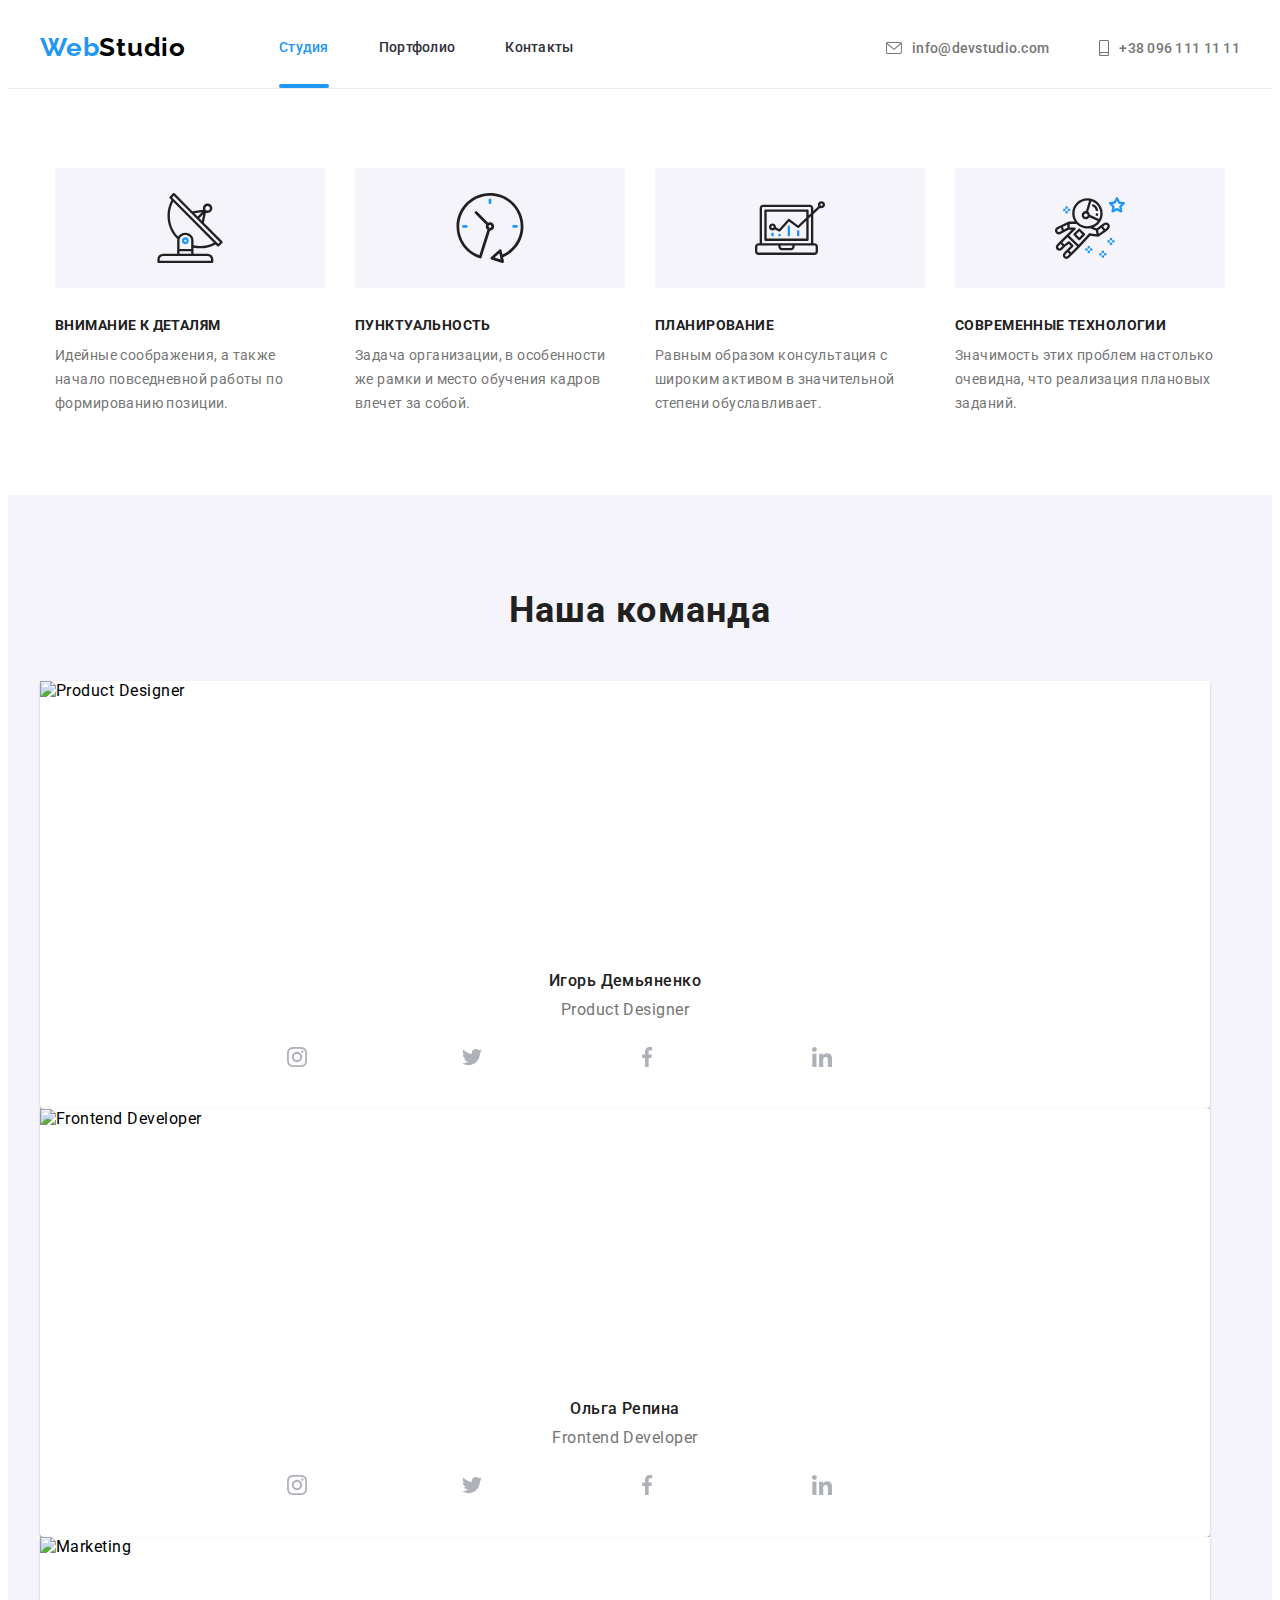
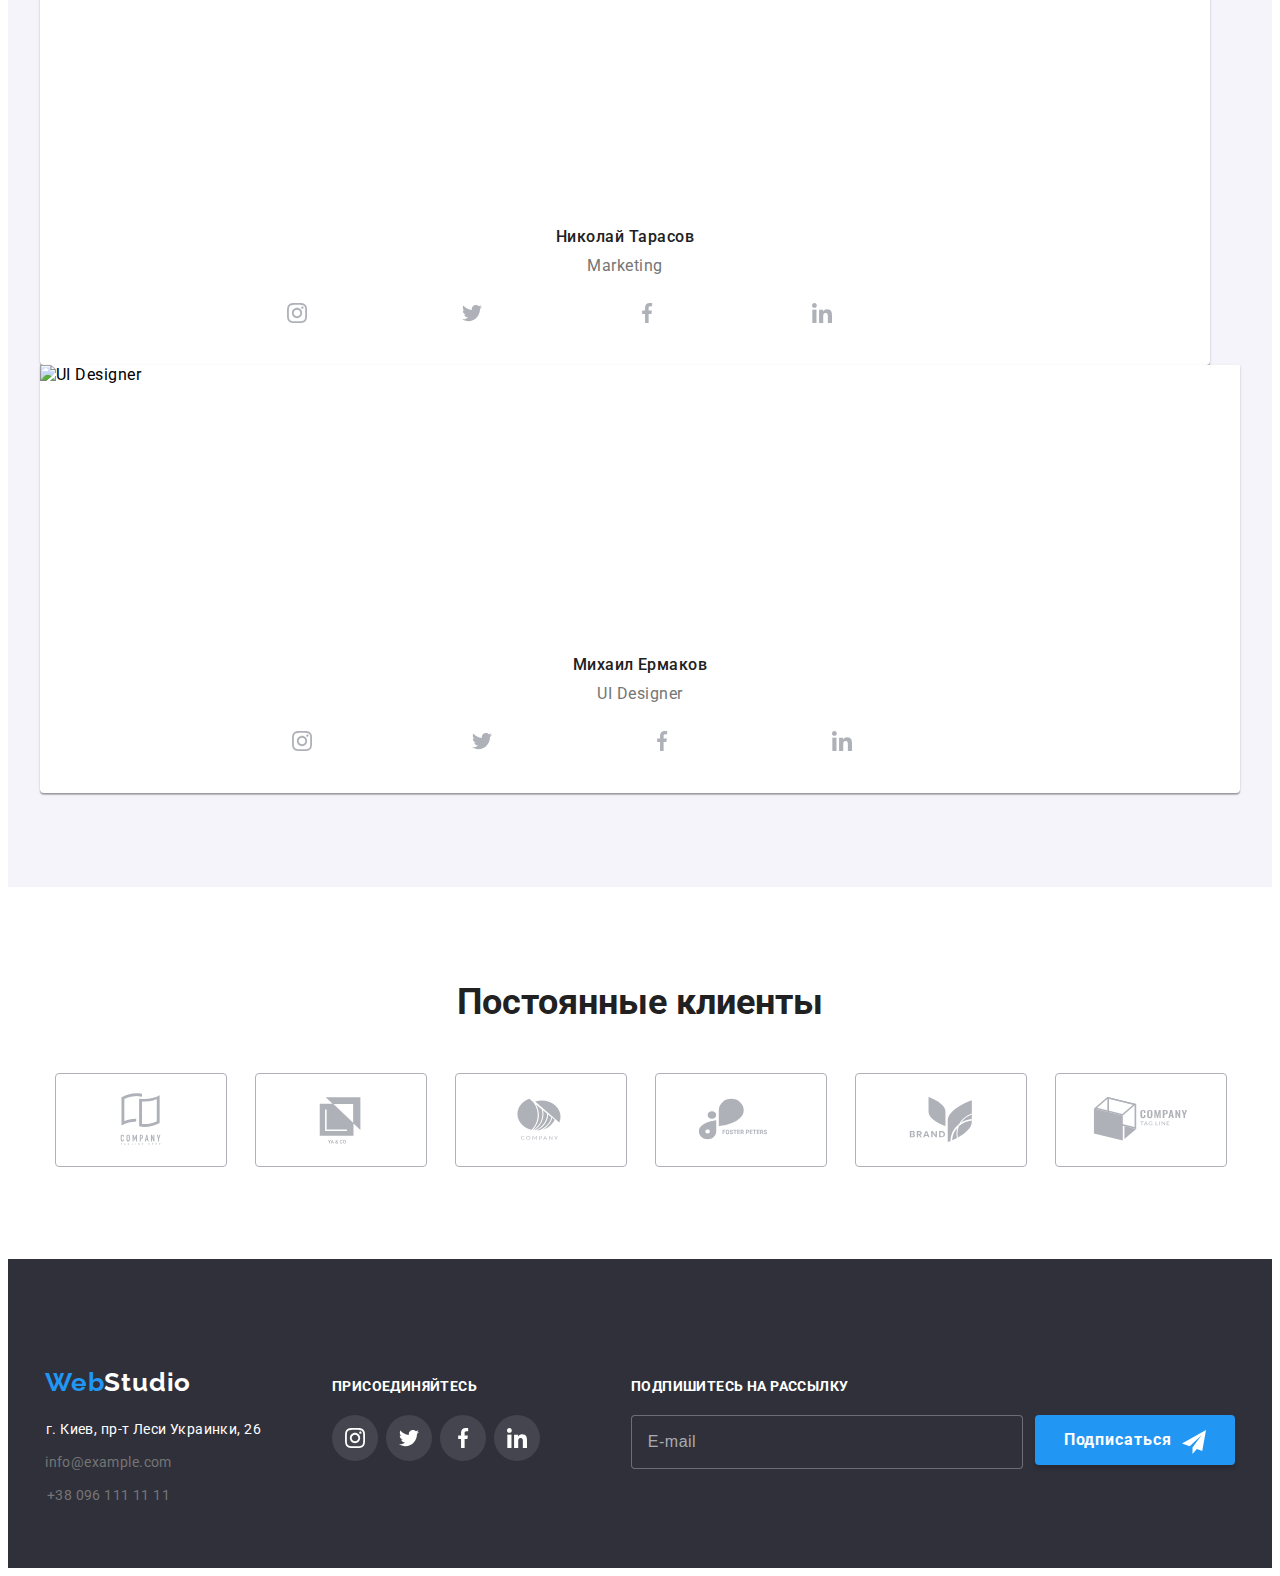
==== commit a923dd51: "images" ====
--- a/index.html
+++ b/index.html
@@ -239,7 +239,7 @@
         </div>
       </section> -->
       <!--Team Members-->
-      <!-- <section class="team" id="our-team">
+      <section class="team" id="our-team">
         <div class="container">
           <h2 class="team__title">Наша команда</h2>
           <ul class="team__list">
@@ -484,7 +484,7 @@
             </li>
           </ul>
         </div>
-      </section> -->
+      </section>
 
       <!--Our Partners-->
       <section class="partners">
--- a/css/main.min.css
+++ b/css/main.min.css
@@ -1 +1 @@
-:root{--white: #fff;--dark-white: #f5f4fa;--black: #000;--dark-grey: #2F303A;--light-grey: #757575;--nero-grey: #212121;--aqua-blue: #2196f3;--btn-blue: #188ce8;--header-grey: #ECECEC;--border-grey: #EEEEEE;--border-second-color: #afb1b8;--transition-duration-function: 250ms cubic-bezier(0.4, 0, 0.2, 1);--backdrop-bg-color: #00000033;--modal-button-border: #0000001A}.visually-hidden{position:absolute;width:1px;height:1px;margin:-1px;margin:0;padding:0;overflow:hidden;border:0;clip:rect(0 0 0 0)}.mobile-menu__socials,.mobile-menu__contacts,.mobile-menu__nav,.page-footer__list,.footer-socials__list,.socials-list,.contacts-list,.navigation__list,.services__list,.advantages__list,.projects-list,.portfolio-nav__list,.partners__list{list-style:none}.page-footer__maps,.projects-list__link{position:relative;text-decoration:none;-webkit-transition-property:color;transition-property:color;-webkit-transition-duration:250ms;transition-duration:250ms;-webkit-transition-timing-function:cubic-bezier(0.4, 0, 0.2, 1);transition-timing-function:cubic-bezier(0.4, 0, 0.2, 1)}.page-footer__maps:hover,.projects-list__link:hover,.page-footer__maps:focus,.projects-list__link:focus{color:var(--aqua-blue);fill:var(--aqua-blue)}body{font-family:"Roboto",sans-serif}header{border-bottom:1px solid var(--header-grey)}img{display:block}textarea{resize:none;border:1px solid rgba(33,33,33,.2);border-radius:4px;padding:12px 16px;font-size:12px;line-height:1.17;letter-spacing:.01em;height:120px;margin-bottom:20px;cursor:pointer;-webkit-transition-property:border-color;transition-property:border-color;-webkit-transition-duration:250ms;transition-duration:250ms;-webkit-transition-timing-function:cubic-bezier(0.4, 0, 0.2, 1);transition-timing-function:cubic-bezier(0.4, 0, 0.2, 1)}h1,h2,h3,p{margin-top:0;margin-bottom:0}ul,ol{margin-top:0;margin-bottom:0;padding-left:0}.partners{padding-top:60px;padding-bottom:60px}.partners__title{color:var(--nero-grey);font-weight:700;font-size:36px;line-height:1.17;text-align:center;margin-bottom:50px}@media screen and (max-width: 1199px){.partners__title{color:var(--nero-grey);font-weight:700;font-size:28px;line-height:1.1785714286;text-align:center}}.partners__list{display:-webkit-box;display:-ms-flexbox;display:flex;-ms-flex-wrap:wrap;flex-wrap:wrap;-webkit-box-pack:center;-ms-flex-pack:center;justify-content:center;margin:-15px}.partners__item{width:210px;height:92px;margin:15px}.partners__link{width:100%;height:100%;display:-webkit-box;display:-ms-flexbox;display:flex;-webkit-box-pack:center;-ms-flex-pack:center;justify-content:center;-webkit-box-align:center;-ms-flex-align:center;align-items:center;border:1px solid var(--border-second-color);border-radius:4px;-webkit-transition-property:border-color;transition-property:border-color;-webkit-transition-duration:250ms;transition-duration:250ms;-webkit-transition-timing-function:cubic-bezier(0.4, 0, 0.2, 1);transition-timing-function:cubic-bezier(0.4, 0, 0.2, 1)}.partners__link:hover,.partners__link:focus{border-color:var(--aqua-blue);fill:var(--aqua-blue)}.partners__icon{fill:var(--border-second-color);-webkit-transition-property:fill;transition-property:fill;-webkit-transition-duration:250ms;transition-duration:250ms;-webkit-transition-timing-function:cubic-bezier(0.4, 0, 0.2, 1);transition-timing-function:cubic-bezier(0.4, 0, 0.2, 1)}.partners__link:hover .partners__icon,.partners__link:focus .partners__icon{border-color:var(--aqua-blue);fill:var(--aqua-blue)}@media screen and (min-width: 768px){.partners__item{width:226px}}@media screen and (min-width: 1200px){.partners{padding-top:94px;padding-bottom:94px}.partners__list{-ms-flex-wrap:nowrap;flex-wrap:nowrap}.partners__item{width:170px}}.portfolio-nav__list{margin-bottom:50px;display:-webkit-box;display:-ms-flexbox;display:flex;-webkit-box-pack:center;-ms-flex-pack:center;justify-content:center}.portfolio-nav__item:not(:last-child){margin-right:8px}.portfolio-nav__button{padding:6px 22px;font-weight:500;font-size:16px;line-height:1.62;text-align:center;letter-spacing:.03em;cursor:pointer;color:var(--nero-grey);border-radius:4px;border-color:rgba(0,0,0,0);-webkit-transition-property:color;transition-property:color;-webkit-transition-duration:250ms;transition-duration:250ms;-webkit-transition-timing-function:cubic-bezier(0.4, 0, 0.2, 1);transition-timing-function:cubic-bezier(0.4, 0, 0.2, 1)}.portfolio-nav__button:hover,.portfolio-nav__button:focus{background-color:var(--aqua-blue);-webkit-box-shadow:0px 3px 1px rgba(0,0,0,.1),0px 1px 2px rgba(0,0,0,.08),0px 2px 2px rgba(0,0,0,.12);box-shadow:0px 3px 1px rgba(0,0,0,.1),0px 1px 2px rgba(0,0,0,.08),0px 2px 2px rgba(0,0,0,.12);color:var(--dark-white)}.projects-list{display:-webkit-box;display:-ms-flexbox;display:flex;-ms-flex-wrap:wrap;flex-wrap:wrap;-ms-flex-preferred-size:calc(100% - 30px);flex-basis:calc(100% - 30px);margin:0;padding:0}.projects-list__item{display:-webkit-box;display:-ms-flexbox;display:flex;width:370px;margin-right:30px;margin-bottom:30px;background-color:var(--white);border:1px solid var(--border-grey)}.projects-list__item:hover,.projects-list__item:focus{-webkit-box-shadow:0px 1px 1px rgba(0,0,0,.12),0px 4px 4px rgba(0,0,0,.06),1px 4px 6px rgba(0,0,0,.16);box-shadow:0px 1px 1px rgba(0,0,0,.12),0px 4px 4px rgba(0,0,0,.06),1px 4px 6px rgba(0,0,0,.16)}.projects-list__item:nth-child(3n){margin-right:0px}.projects-list__item:nth-last-child(-n+3){margin-bottom:0px}.projects-list__link{display:inline-block;text-decoration:none;width:100%;height:100%;-webkit-transition-property:-webkit-box-shadow;transition-property:-webkit-box-shadow;transition-property:box-shadow;transition-property:box-shadow, -webkit-box-shadow;-webkit-transition-duration:250ms;transition-duration:250ms;-webkit-transition-timing-function:cubic-bezier(0.4, 0, 0.2, 1);transition-timing-function:cubic-bezier(0.4, 0, 0.2, 1)}.projects-list__link:hover,.projects-list__link:focus{-webkit-box-shadow:0px 4px 4px rgba(0,0,0,.25);box-shadow:0px 4px 4px rgba(0,0,0,.25)}.projects-thumb{position:relative;overflow:hidden}.overlay-container{position:absolute;top:0;left:0;width:100%;height:100%;-webkit-transform:translateY(200%);transform:translateY(200%);-webkit-transition-property:-webkit-transform;transition-property:-webkit-transform;transition-property:transform;transition-property:transform, -webkit-transform;-webkit-transition-duration:250ms;transition-duration:250ms;-webkit-transition-timing-function:cubic-bezier(0.4, 0, 0.2, 1);transition-timing-function:cubic-bezier(0.4, 0, 0.2, 1);background:var(--aqua-blue);padding:63px 23px}.projects-list__link:hover .overlay-container,.projects-list__link:focus .overlay-container{-webkit-transform:translateY(0);transform:translateY(0)}.overlay-container__text{font-size:18px;line-height:156%;color:var(--white)}.projects-border{padding:20px 24px;border-left:1px solid var(--border-grey);border-top:0;border-right:1px solid var(--border-grey);border-bottom:1px solid var(--border-grey)}.projects-border__title{margin-bottom:4px;font-weight:700;font-size:18px;line-height:2;letter-spacing:.06em;color:var(--nero-grey)}.projects-border__type{font-size:18px;line-height:1.88;letter-spacing:.03em;color:var(--light-grey)}.team{padding-top:94px;padding-bottom:94px;font-size:16px;line-height:1.19;letter-spacing:.03em;background-color:var(--dark-white)}.team__title{margin-bottom:50px;font-weight:700;font-size:36px;line-height:1.17;text-align:center;letter-spacing:.03em;color:var(--nero-grey)}.team__list{letter-spacing:.03em;display:-webkit-box;display:-ms-flexbox;display:flex;-ms-flex-wrap:wrap;flex-wrap:wrap;list-style:none}.team__card{background-color:var(--white);border-radius:0px 0px 4px 4px;-webkit-box-shadow:0px 1px 3px rgba(0,0,0,.12),0px 1px 1px rgba(0,0,0,.14),0px 2px 1px rgba(0,0,0,.2);box-shadow:0px 1px 3px rgba(0,0,0,.12),0px 1px 1px rgba(0,0,0,.14),0px 2px 1px rgba(0,0,0,.2)}.team__card:not(:nth-child(4n)){margin-right:30px}.team-wrapper{padding-top:30px;padding-bottom:30px}.team-wrapper__employee{margin-bottom:10px;font-weight:500;font-size:16px;line-height:1.19;text-align:center;letter-spacing:.03em;color:var(--nero-grey)}.team-wrapper__profession{margin-bottom:16px;font-size:16px;line-height:1.19;text-align:center;letter-spacing:.03em;color:var(--light-grey)}.advantages{padding-top:60px;padding-bottom:60px}.advantages__item{max-width:450px}.advantages-box{width:100%;height:120px;display:-webkit-box;display:-ms-flexbox;display:flex;-webkit-box-pack:center;-ms-flex-pack:center;justify-content:center;-webkit-box-align:center;-ms-flex-align:center;align-items:center;background-color:var(--dark-white);margin-bottom:30px;border-radius:4px}.advantages-box__icon{margin:25px 100px;width:70px;height:70px;background-position:center}.advantages__title{margin-bottom:10px;font-weight:700;font-size:14px;line-height:1.14;text-align:center;letter-spacing:.03em;text-transform:uppercase;color:var(--nero-grey)}.advantages__text{font-size:14px;line-height:1.71;letter-spacing:.03em;color:var(--light-grey)}@media screen and (max-width: 767px){.advantages__item:not(:last-child){margin-bottom:30px}}@media screen and (min-width: 768px){.advantages__list{display:-webkit-box;display:-ms-flexbox;display:flex;-ms-flex-wrap:wrap;flex-wrap:wrap;-webkit-box-pack:justify;-ms-flex-pack:justify;justify-content:space-between;margin:-15px}.advantages__item{max-width:354px;margin:15px}.advantages__title{text-align:start}}@media screen and (min-width: 1200px){.advantages{padding-top:94px;padding-bottom:94px;background-color:var(--white)}.advantages__list{-ms-flex-wrap:nowrap;flex-wrap:nowrap;-webkit-box-pack:center;-ms-flex-pack:center;justify-content:center}.advantages__item{max-width:270px;margin:0px;-ms-flex-preferred-size:calc((100% - 90px)/4);flex-basis:calc((100% - 90px)/4)}.advantages__item:not(:last-child){margin-right:30px}.advantages-box{width:270px;background-color:var(--dark-white)}}.services{padding-top:0px;padding-bottom:94px}@media screen and (max-width: 1199px){.services{display:none}}.services__title{margin-bottom:50px;font-weight:700;font-size:36px;line-height:1.17;letter-spacing:.03em;text-align:center;color:var(--black)}.services__list{display:-webkit-box;display:-ms-flexbox;display:flex;-webkit-box-pack:justify;-ms-flex-pack:justify;justify-content:space-between;display:flex}.services__item{position:relative}.services__item:not(:last-child){margin-right:30px}.services-box{position:relative}.services-box__img{display:block}.services-textbox{position:absolute;bottom:0;right:0;display:-webkit-box;display:-ms-flexbox;display:flex;-webkit-box-pack:center;-ms-flex-pack:center;justify-content:center;-webkit-box-align:center;-ms-flex-align:center;align-items:center;width:370px;height:70px;background:var(--dark-grey);opacity:.8}.services-textbox__text{font-weight:700;font-size:14px;line-height:1.1;letter-spacing:.03em;text-align:center;text-transform:uppercase;color:var(--white)}.hero{padding-top:200px;padding-bottom:200px;margin:auto;max-width:1600px;height:600px;background-color:var(--dark-grey);background-image:-webkit-gradient(linear, left top, right top, from(rgba(47, 48, 58, 0.4)), to(rgba(47, 48, 58, 0.4))),url(../images/hero/bg.jpeg.jpg);background-image:linear-gradient(to right, rgba(47, 48, 58, 0.4), rgba(47, 48, 58, 0.4)),url(../images/hero/bg.jpeg.jpg);background-repeat:no-repeat;background-position:center;background-size:cover;text-align:center}.hero__title{margin-bottom:30px;margin:0 auto 30px auto;width:696px;font-weight:900;font-size:44px;line-height:1.36;text-align:center;letter-spacing:.06em;text-transform:uppercase;color:var(--white)}.hero__button{margin:0 auto;padding:10px 32px;font-weight:700;font-size:16px;line-height:1.88;letter-spacing:.06em;cursor:pointer;color:var(--white);background-color:var(--aqua-blue);border:none;display:block;outline:none;-webkit-box-shadow:0px 4px 4px rgba(0,0,0,.15);box-shadow:0px 4px 4px rgba(0,0,0,.15);border-radius:4px;-webkit-transition-property:background-color;transition-property:background-color;-webkit-transition-duration:250ms;transition-duration:250ms;-webkit-transition-timing-function:cubic-bezier(0.4, 0, 0.2, 1);transition-timing-function:cubic-bezier(0.4, 0, 0.2, 1)}.hero__button:hover,.hero__button:focus{background-color:var(--btn-blue);color:var(--white)}.backdrop{position:fixed;top:0;left:0;width:100%;height:100%;background-color:var(--backdrop-bg-color);z-index:100;-webkit-transition-property:overflow,opacity;transition-property:overflow,opacity;-webkit-transition-duration:250ms;transition-duration:250ms;-webkit-transition-timing-function:cubic-bezier(0.4, 0, 0.2, 1);transition-timing-function:cubic-bezier(0.4, 0, 0.2, 1)}.backdrop.is-hidden{overflow:hidden;opacity:0;pointer-events:none}.backdrop.is-hidden .modal-close{-webkit-transform:translate(-50%, -50%) scale(0.8);transform:translate(-50%, -50%) scale(0.8)}.modal-close{position:absolute;min-width:530px;min-height:580px;background-color:var(--white);top:50%;left:50%;padding:40px;-webkit-box-shadow:0px 1px 3px rgba(0,0,0,.12),0px 1px 1px rgba(0,0,0,.14),0px 2px 1px rgba(0,0,0,.2);box-shadow:0px 1px 3px rgba(0,0,0,.12),0px 1px 1px rgba(0,0,0,.14),0px 2px 1px rgba(0,0,0,.2);border-radius:4px;-webkit-transform:translate(-50%, -50%) scale(1);transform:translate(-50%, -50%) scale(1);-webkit-transition-property:opacity;transition-property:opacity;-webkit-transition-duration:250ms;transition-duration:250ms;-webkit-transition-timing-function:cubic-bezier(0.4, 0, 0.2, 1);transition-timing-function:cubic-bezier(0.4, 0, 0.2, 1)}.modal-close__button{position:absolute;top:8px;right:8px;width:30px;height:30px;background-color:rgba(0,0,0,0);border:1px solid rgba(0,0,0,.1);padding:0;border-radius:50%;display:-webkit-box;display:-ms-flexbox;display:flex;-webkit-box-pack:center;-ms-flex-pack:center;justify-content:center;-webkit-box-align:center;-ms-flex-align:center;align-items:center;cursor:pointer;-webkit-transition-property:color;transition-property:color;-webkit-transition-duration:250ms;transition-duration:250ms;-webkit-transition-timing-function:cubic-bezier(0.4, 0, 0.2, 1);transition-timing-function:cubic-bezier(0.4, 0, 0.2, 1)}.modal-close__button:hover,.modal-close__button:focus{fill:var(--btn-blue)}.modal-close__icon{width:18px;height:18px;-webkit-transition-property:fill;transition-property:fill;-webkit-transition-duration:250ms;transition-duration:250ms;-webkit-transition-timing-function:cubic-bezier(0.4, 0, 0.2, 1);transition-timing-function:cubic-bezier(0.4, 0, 0.2, 1)}.contacts-title{font-family:"Roboto";font-weight:700;font-size:20px;line-height:1.15;text-align:center;letter-spacing:.03em;margin-bottom:12px;display:block;color:var(--nero-grey)}.contacts-form-label{font-family:"Roboto";font-size:12px;line-height:1.1666666667;letter-spacing:.01em;display:-webkit-inline-box;display:-ms-inline-flexbox;display:inline-flex;color:var(--light-grey);margin-bottom:4px}.contacts-form-box{position:relative;display:block}.contacts-form-box__icon{position:absolute;width:18px;height:18px;left:12px;top:50%;fill:var(--nero-grey);-webkit-transform:translateY(-50%);transform:translateY(-50%);-webkit-transition-property:fill;transition-property:fill;-webkit-transition-duration:250ms;transition-duration:250ms;-webkit-transition-timing-function:cubic-bezier(0.4, 0, 0.2, 1);transition-timing-function:cubic-bezier(0.4, 0, 0.2, 1)}.contacts-form-box__name:hover+.contacts-form-box__icon{fill:var(--aqua-blue)}.contacts-form-box__name{display:block;width:100%;height:40px;border:1px solid rgba(33,33,33,.2);border-radius:4px;padding-left:42px;margin-bottom:10px;cursor:pointer;-webkit-transition-property:border-color;transition-property:border-color;-webkit-transition-duration:250ms;transition-duration:250ms;-webkit-transition-timing-function:cubic-bezier(0.4, 0, 0.2, 1);transition-timing-function:cubic-bezier(0.4, 0, 0.2, 1)}.contacts-form-box__name:hover,.contacts-form-box__name:focus{outline:none;border-color:var(--aqua-blue)}textarea{resize:none;border:1px solid rgba(33,33,33,.2);border-radius:4px;padding:12px 16px;font-size:12px;line-height:1.17;letter-spacing:.01em;height:120px;margin-bottom:20px;cursor:pointer;-webkit-transition-property:border-color;transition-property:border-color;-webkit-transition-duration:250ms;transition-duration:250ms;-webkit-transition-timing-function:cubic-bezier(0.4, 0, 0.2, 1);transition-timing-function:cubic-bezier(0.4, 0, 0.2, 1)}textarea:hover,textarea:focus{outline:none;border-color:var(--aqua-blue)}.contacts-form-comment{width:100%}.contacts-form-comment::-webkit-input-placeholder{font-size:12px;line-height:1.17;letter-spacing:.01em;color:rgba(117,117,117,.5)}.contacts-form-comment::-moz-placeholder{font-size:12px;line-height:1.17;letter-spacing:.01em;color:rgba(117,117,117,.5)}.contacts-form-comment:-ms-input-placeholder{font-size:12px;line-height:1.17;letter-spacing:.01em;color:rgba(117,117,117,.5)}.contacts-form-comment::-ms-input-placeholder{font-size:12px;line-height:1.17;letter-spacing:.01em;color:rgba(117,117,117,.5)}.contacts-form-comment::placeholder{font-size:12px;line-height:1.17;letter-spacing:.01em;color:rgba(117,117,117,.5)}.contacts-form-checkbox{position:relative;display:-webkit-box;display:-ms-flexbox;display:flex;-webkit-box-align:center;-ms-flex-align:center;align-items:center;margin-bottom:30px}.contacts-form-checkbox__input{outline:2px solid var(--black)}.hidden-checkbox{position:absolute;width:1px;height:1px;overflow:hidden;border:0;clip:rect(0 0 0 0)}.use-box{-webkit-transition-property:opacity;transition-property:opacity;-webkit-transition-duration:250ms;transition-duration:250ms;-webkit-transition-timing-function:cubic-bezier(0.4, 0, 0.2, 1);transition-timing-function:cubic-bezier(0.4, 0, 0.2, 1)}.use-accept{opacity:0;-webkit-transition-property:opacity;transition-property:opacity;-webkit-transition-duration:250ms;transition-duration:250ms;-webkit-transition-timing-function:cubic-bezier(0.4, 0, 0.2, 1);transition-timing-function:cubic-bezier(0.4, 0, 0.2, 1)}.contacts-form-checkbox__input:checked+.contacts-form-checkbox__icon .use-accept{opacity:1}.contacts-form-checkbox__input:checked+.contacts-form-checkbox__icon .use-box{opacity:0}.contacts-form-checkbox__icon{position:absolute;top:40%;left:12px;-webkit-transform:translateY(-40%);transform:translateY(-40%);cursor:pointer;width:16px;height:15px}.contacts-form-text{-webkit-user-select:none;-moz-user-select:none;-ms-user-select:none;user-select:none;font-size:14px;line-height:1.7142857143;letter-spacing:.03em;color:var(--light-grey);margin-left:35px}.contacts-form-text__link{color:var(--aqua-blue);-webkit-text-decoration-line:underline;text-decoration-line:underline}.contacts-form-text__button{display:-webkit-box;display:-ms-flexbox;display:flex;-webkit-box-align:center;-ms-flex-align:center;align-items:center;-webkit-box-pack:center;-ms-flex-pack:center;justify-content:center;width:200px;height:50px;margin:0 auto;padding:10px 56px;font-family:"Roboto";font-weight:700;font-size:16px;line-height:1.88;letter-spacing:.06em;text-align:center;text-decoration:none;cursor:pointer;color:var(--white);background:var(--aqua-blue);border:none;-webkit-box-shadow:0px 4px 4px rgba(0,0,0,.15);box-shadow:0px 4px 4px rgba(0,0,0,.15);border-radius:4px;-webkit-transition-property:background;transition-property:background;-webkit-transition-duration:250ms;transition-duration:250ms;-webkit-transition-timing-function:cubic-bezier(0.4, 0, 0.2, 1);transition-timing-function:cubic-bezier(0.4, 0, 0.2, 1)}.contacts-form-text__button:hover,.contacts-form-text__button:focus{background-color:var(--btn-blue);color:var(--white)}.container{width:100%;margin-left:auto;margin-right:auto;padding-left:15px;padding-right:15px}@media screen and (min-width: 480px){.container{width:480px}}@media screen and (min-width: 768px){.container{width:768px}}@media screen and (min-width: 1200px){.container{width:1200px}}@media screen and (min-width: 768px){.navigation{display:-webkit-box;display:-ms-flexbox;display:flex;-webkit-box-align:center;-ms-flex-align:center;align-items:center;-webkit-box-pack:justify;-ms-flex-pack:justify;justify-content:space-between}}.navigation__list{display:none}@media screen and (min-width: 768px){.navigation__list{display:-webkit-box;display:-ms-flexbox;display:flex;margin-left:88px}}@media screen and (min-width: 1200px){.navigation__list{display:-webkit-box;display:-ms-flexbox;display:flex;margin-left:93px}}.navigation__item:not(:last-child){margin-right:50px}.navigation__link{position:relative;padding:32px 0 32px;display:block;font-weight:500;font-size:14px;line-height:1.14;letter-spacing:.02em;color:var(--dark-grey);text-decoration:none;-webkit-transition-property:color;transition-property:color;-webkit-transition-duration:250ms;transition-duration:250ms;-webkit-transition-timing-function:cubic-bezier(0.4, 0, 0.2, 1);transition-timing-function:cubic-bezier(0.4, 0, 0.2, 1)}.navigation__link:hover,.navigation__link:focus{color:var(--aqua-blue)}.navigation__link.navigation__link--current{position:relative;color:var(--aqua-blue)}.navigation__link--current::after{content:"";width:100%;height:4px;position:absolute;right:0;bottom:0px;background-color:var(--aqua-blue);border-radius:2px}.address{margin-top:20px;font-style:inherit;letter-spacing:.03em}.section{padding-top:94px;padding-bottom:94px}.logo{font-family:"Raleway",sans-serif;font-weight:700;font-size:26px;line-height:1.1923076923;letter-spacing:.03em;color:var(--aqua-blue);text-decoration:none}.logo-part-header{font-family:"Raleway",sans-serif;font-weight:700;font-size:26px;line-height:1.1923076923;letter-spacing:.03em;color:var(--black)}.logo-footer{font-family:"Raleway",sans-serif;font-weight:700;font-size:26px;line-height:1.1923076923;letter-spacing:.03em;color:var(--aqua-blue);text-decoration:none}.logo-part-footer{font-family:"Raleway",sans-serif;font-weight:700;font-size:26px;line-height:1.1923076923;letter-spacing:.03em;color:var(--white)}.contacts-list{display:none}@media screen and (min-width: 768px){.contacts-list{display:block;margin-left:auto}}@media screen and (min-width: 1200px){.contacts-list{display:-webkit-box;display:-ms-flexbox;display:flex;margin-left:auto}}@media screen and (min-width: 768px){.contacts__item:not(:last-child){margin-bottom:10px}}@media screen and (min-width: 1200px){.contacts__item:not(:last-child){margin-bottom:0;margin-right:50px}}.contacts__icon{fill:currentColor;margin-right:10px;-webkit-transition-property:fill;transition-property:fill;-webkit-transition-duration:250ms;transition-duration:250ms;-webkit-transition-timing-function:cubic-bezier(0.4, 0, 0.2, 1);transition-timing-function:cubic-bezier(0.4, 0, 0.2, 1)}@media screen and (min-width: 768px){.contacts__link{display:-webkit-box;display:-ms-flexbox;display:flex;-webkit-box-align:center;-ms-flex-align:center;align-items:center;font-weight:500;font-size:14px;line-height:16px;letter-spacing:.02em;text-decoration:none;color:var(--light-grey);-webkit-transition-property:color,fill;transition-property:color,fill;-webkit-transition-duration:250ms;transition-duration:250ms;-webkit-transition-timing-function:cubic-bezier(0.4, 0, 0.2, 1);transition-timing-function:cubic-bezier(0.4, 0, 0.2, 1)}.contacts__link:hover,.contacts__link:focus{color:var(--aqua-blue);fill:var(--aqua-blue)}}.page-header{font-weight:500;font-size:14px;line-height:1.1428571429;letter-spacing:.02em;border-bottom:1px solid var(--header-grey)}.page-header__container{display:-webkit-box;display:-ms-flexbox;display:flex;-webkit-box-align:center;-ms-flex-align:center;align-items:center;-webkit-box-pack:justify;-ms-flex-pack:justify;justify-content:space-between}.socials-list{display:-webkit-box;display:-ms-flexbox;display:flex;margin:0;padding:0;-webkit-box-pack:center;-ms-flex-pack:center;justify-content:center;list-style:none}.socials-list__item{margin-right:10px;display:-webkit-box;display:-ms-flexbox;display:flex;-ms-flex-preferred-size:calc(16.6666666667% - 30px);flex-basis:calc(16.6666666667% - 30px)}.socials-list__link{display:-webkit-box;display:-ms-flexbox;display:flex;-webkit-box-align:center;-ms-flex-align:center;align-items:center;-webkit-box-pack:center;-ms-flex-pack:center;justify-content:center;width:44px;height:44px;border-radius:50%;background-color:var(--white);-webkit-transition-property:background-color;transition-property:background-color;-webkit-transition-duration:250ms;transition-duration:250ms;-webkit-transition-timing-function:cubic-bezier(0.4, 0, 0.2, 1);transition-timing-function:cubic-bezier(0.4, 0, 0.2, 1)}.socials-list__link:not(:last-child){margin-right:10px}.socials-list__link:hover,.socials-list__link:focus{background-color:var(--aqua-blue)}.socials-list__link:hover .socials-list__icon,.socials-list__link:focus .socials-list__icon{fill:var(--white)}.socials-list__icon{width:20px;height:20px;fill:var(--border-second-color)}.footer-socials{-webkit-box-align:center;-ms-flex-align:center;align-items:center;-webkit-box-pack:center;-ms-flex-pack:center;justify-content:center;text-align:center;margin-bottom:60px}.footer-socials__title{margin-bottom:20px;font-weight:700;font-size:14px;line-height:1.14;letter-spacing:.03em;text-transform:uppercase;color:var(--white)}.footer-socials__list{display:-webkit-box;display:-ms-flexbox;display:flex;-webkit-box-align:center;-ms-flex-align:center;align-items:center;-webkit-box-pack:center;-ms-flex-pack:center;justify-content:center}.footer-socials__item{width:44px;height:44px}.footer-socials__item:not(:last-child){margin-right:10px}.footer-socials__link{display:-webkit-box;display:-ms-flexbox;display:flex;-webkit-box-align:center;-ms-flex-align:center;align-items:center;-webkit-box-pack:center;-ms-flex-pack:center;justify-content:center;cursor:pointer;width:44px;height:44px;border-radius:50%;border:1px solid rgba(0,0,0,0);color:var(--white);background-color:rgba(255,255,255,.1)}.footer-socials__link{-webkit-transition-property:background-color;transition-property:background-color;-webkit-transition-duration:250ms;transition-duration:250ms;-webkit-transition-timing-function:cubic-bezier(0.4, 0, 0.2, 1);transition-timing-function:cubic-bezier(0.4, 0, 0.2, 1)}.footer-socials__link:hover,.footer-socials__link:focus{color:var(--white);background-color:var(--aqua-blue)}.footer-socials__icon{fill:var(--white)}@media screen and (min-width: 1200px){.footer-socials{margin-bottom:0}.footer-socials__title{text-align:left}}.page-footer{padding-top:60px;padding-bottom:60px;background-color:var(--dark-grey)}@media screen and (min-width: 768px){.page-footer__wrapper{display:-webkit-box;display:-ms-flexbox;display:flex;-ms-flex-wrap:wrap;flex-wrap:wrap;-webkit-box-align:baseline;-ms-flex-align:baseline;align-items:baseline;-webkit-box-pack:center;-ms-flex-pack:center;justify-content:center}}@media screen and (min-width: 1200px){.page-footer__wrapper{-ms-flex-wrap:nowrap;flex-wrap:nowrap}}.address-wrapper{margin-bottom:60px}.page-footer__list{display:-webkit-box;display:-ms-flexbox;display:flex;-webkit-box-orient:vertical;-webkit-box-direction:normal;-ms-flex-direction:column;flex-direction:column;-webkit-box-align:center;-ms-flex-align:center;align-items:center}.page-footer__item:not(:last-child){margin-bottom:8px}.address{font-style:inherit}.page-footer__maps{font-style:inherit;font-size:14px;line-height:1.7;letter-spacing:.03em;color:var(--white);-webkit-transition-property:color;transition-property:color;-webkit-transition-duration:250ms;transition-duration:250ms;-webkit-transition-timing-function:cubic-bezier(0.4, 0, 0.2, 1);transition-timing-function:cubic-bezier(0.4, 0, 0.2, 1)}.page-footer__maps:hover,.page-footer__maps:focus{color:var(--aqua-blue)}.page-footer__mail{font-size:14px;line-height:1.7;letter-spacing:.03em;color:var(--light-grey);text-decoration:none}.page-footer__mail:hover,.page-footer__mail:focus{color:var(--aqua-blue)}.page-footer__mail{-webkit-transition-property:color;transition-property:color;-webkit-transition-duration:250ms;transition-duration:250ms;-webkit-transition-timing-function:cubic-bezier(0.4, 0, 0.2, 1);transition-timing-function:cubic-bezier(0.4, 0, 0.2, 1)}.page-footer__phone{font-size:14px;line-height:1.7;letter-spacing:.03em;color:var(--light-grey);text-decoration:none}.page-footer__phone:hover,.page-footer__phone:focus{color:var(--aqua-blue)}.page-footer__phone{-webkit-transition-property:color;transition-property:color;-webkit-transition-duration:250ms;transition-duration:250ms;-webkit-transition-timing-function:cubic-bezier(0.4, 0, 0.2, 1);transition-timing-function:cubic-bezier(0.4, 0, 0.2, 1)}@media screen and (max-width: 767px){.address-wrapper{text-align:center}}@media screen and (min-width: 768px){.address-wrapper{text-align:center;margin-right:165px}}@media screen and (min-width: 1200px){.address-wrapper{margin-right:70px;margin-bottom:0}.page-footer__item:not(:last-child){margin-bottom:9px}.page-footer{display:block}}.footer-newsletter{-webkit-box-align:center;-ms-flex-align:center;align-items:center;-webkit-box-pack:center;-ms-flex-pack:center;justify-content:center;text-align:center}.footer-newsletter__text{display:block;margin-bottom:20px;font-weight:700;font-size:14px;line-height:1.14;letter-spacing:.03em;text-transform:uppercase;color:var(--white)}.footer-newsletter__input{width:100%;height:50px;padding-left:16px;padding-right:16px;margin-bottom:20px;border-radius:4px;border:1px solid rgba(255,255,255,.3);background-color:var(--dark-grey);color:var(--white);cursor:pointer;-webkit-transition-property:border-color;transition-property:border-color;-webkit-transition-duration:250ms;transition-duration:250ms;-webkit-transition-timing-function:cubic-bezier(0.4, 0, 0.2, 1);transition-timing-function:cubic-bezier(0.4, 0, 0.2, 1)}.footer-newsletter__input:hover,.footer-newsletter__input:focus{outline:none;border-color:var(--aqua-blue)}.footer-newsletter__form{display:-webkit-box;display:-ms-flexbox;display:flex;-webkit-box-orient:vertical;-webkit-box-direction:normal;-ms-flex-direction:column;flex-direction:column;-webkit-box-align:center;-ms-flex-align:center;align-items:center}.footer-newsletter__input::-webkit-input-placeholder{font-size:16px;line-height:1.25;letter-spacing:.03em;color:rgba(255,255,255,.6)}.footer-newsletter__input::-moz-placeholder{font-size:16px;line-height:1.25;letter-spacing:.03em;color:rgba(255,255,255,.6)}.footer-newsletter__input:-ms-input-placeholder{font-size:16px;line-height:1.25;letter-spacing:.03em;color:rgba(255,255,255,.6)}.footer-newsletter__input::-ms-input-placeholder{font-size:16px;line-height:1.25;letter-spacing:.03em;color:rgba(255,255,255,.6)}.footer-newsletter__input::placeholder{font-size:16px;line-height:1.25;letter-spacing:.03em;color:rgba(255,255,255,.6)}.footer-newsletter__button{display:-webkit-inline-box;display:-ms-inline-flexbox;display:inline-flex;-webkit-box-align:center;-ms-flex-align:center;align-items:center;-webkit-box-pack:center;-ms-flex-pack:center;justify-content:center;width:200px;height:50px;border:none;border-radius:4px;padding-left:28px;padding-right:28px;background:var(--aqua-blue);-webkit-box-shadow:0px 4px 4px rgba(0,0,0,.15);box-shadow:0px 4px 4px rgba(0,0,0,.15);color:var(--white);font-family:"Roboto";font-weight:700;font-size:16px;line-height:1.87;display:-webkit-box;display:-ms-flexbox;display:flex;align-items:center;text-align:center;letter-spacing:.06em;cursor:pointer;-webkit-transition-property:background-color;transition-property:background-color;-webkit-transition-duration:250ms;transition-duration:250ms;-webkit-transition-timing-function:cubic-bezier(0.4, 0, 0.2, 1);transition-timing-function:cubic-bezier(0.4, 0, 0.2, 1)}.footer-newsletter__button:hover,.footer-newsletter__button:focus{background-color:var(--btn-blue)}.footer-newsletter-box{margin-left:10px;margin-top:13px}.footer-newsletter-box__icon{width:24px;height:24px;fill:var(--white)}@media screen and (min-width: 768px){.footer-newsletter__input{width:450px}}@media screen and (min-width: 1200px){.footer-newsletter__text{text-align:left}.footer-newsletter__form{-webkit-box-orient:horizontal;-webkit-box-direction:normal;-ms-flex-direction:row;flex-direction:row;-webkit-box-align:normal;-ms-flex-align:normal;align-items:normal}.footer-newsletter{margin-left:93px}.footer-newsletter__input{margin-bottom:0px;width:358px}}.mobile-menu-open-btn{background-color:rgba(0,0,0,0);border:none;padding:0;line-height:0;padding-top:10px;padding-bottom:10px}.mobile-menu-open-btn__icon{fill:var(--black);-webkit-transition:fill 250ms cubic-bezier(0.4, 0, 0.2, 1);transition:fill 250ms cubic-bezier(0.4, 0, 0.2, 1)}.mobile-menu-open-btn__icon:hover,.mobile-menu-open-btn__iconfocus{fill:var(--aqua-blue)}.mobile-menu{position:fixed;top:0;left:0;width:100%;height:100%;background-color:var(--white);opacity:0;visibility:hidden;pointer-events:none;-webkit-transition:opacity 250ms cubic-bezier(0.4, 0, 0.2, 1),visibility 250ms cubic-bezier(0.4, 0, 0.2, 1);transition:opacity 250ms cubic-bezier(0.4, 0, 0.2, 1),visibility 250ms cubic-bezier(0.4, 0, 0.2, 1);z-index:2}.mobile-menu.is-open{opacity:1;visibility:visible;pointer-events:auto}.mobile-menu__container{position:relative;padding-top:48px;padding-bottom:48px;padding-left:28px;display:-webkit-box;display:-ms-flexbox;display:flex;-webkit-box-orient:vertical;-webkit-box-direction:normal;-ms-flex-direction:column;flex-direction:column;-webkit-box-pack:justify;-ms-flex-pack:justify;justify-content:space-between;top:0;left:0;width:100%;min-height:100vh;height:100%}.mobile-menu__close-btn{position:absolute;top:10px;right:15px;background-color:rgba(0,0,0,0);border:none;padding:0;line-height:0}.mobile-menu__close-icon{fill:var(--black);-webkit-transition:fill 250ms cubic-bezier(0.4, 0, 0.2, 1);transition:fill 250ms cubic-bezier(0.4, 0, 0.2, 1)}.mobile-menu__close-icon:hover,.mobile-menu__close-iconfocus{fill:var(--aqua-blue)}.mobile-menu__nav-item:not(:last-child){margin-bottom:32px}.mobile-menu__nav-link{font-weight:500;font-size:40px;line-height:1.17;letter-spacing:.02em;color:var(--nero-grey);text-decoration:none}.mobile-menu__nav-link:hover,.mobile-menu__nav-linkfocus{color:var(--aqua-blue)}.mobile-menu__nav-current{color:var(--aqua-blue)}.mobile-menu__contacts{margin-bottom:64px}.mobile-menu__contacts-link{font-weight:500;font-size:34px;line-height:1.18;letter-spacing:.02em;color:var(--aqua-blue);text-decoration:none}.mobile-menu__contacts-mail{font-weight:500;font-size:24px;line-height:1.17;letter-spacing:.02em;color:var(--light-grey)}.mobile-menu__socials{display:-webkit-box;display:-ms-flexbox;display:flex}.mobile-menu__socials-link{font-weight:500;font-size:18px;line-height:1.22;letter-spacing:.02em;color:var(--aqua-blue);text-decoration:none}.mobile-menu__socials-item:not(:last-child){margin-right:10px;margin-right:10px}.mobile-menu__socials-item:not(:last-child)::after{content:" ";border:1px solid rgba(33,33,33,.2);-webkit-transform:rotate(90deg);transform:rotate(90deg);margin-left:10px}@media screen and (min-width: 768px){.mobile-menu{display:none}.mobile-menu-open-btn{display:none}}/*# sourceMappingURL=main.min.css.map */+:root{--white: #fff;--dark-white: #f5f4fa;--black: #000;--dark-grey: #2F303A;--light-grey: #757575;--nero-grey: #212121;--aqua-blue: #2196f3;--btn-blue: #188ce8;--header-grey: #ECECEC;--border-grey: #EEEEEE;--border-second-color: #afb1b8;--transition-duration-function: 250ms cubic-bezier(0.4, 0, 0.2, 1);--backdrop-bg-color: #00000033;--modal-button-border: #0000001A}.visually-hidden{position:absolute;width:1px;height:1px;margin:-1px;margin:0;padding:0;overflow:hidden;border:0;clip:rect(0 0 0 0)}.mobile-menu__socials,.mobile-menu__contacts,.mobile-menu__nav,.page-footer__list,.footer-socials__list,.socials-list,.contacts-list,.navigation__list,.services__list,.advantages__list,.team__list,.projects-list,.portfolio-nav__list,.partners__list{list-style:none}.page-footer__maps,.projects-list__link{position:relative;text-decoration:none;-webkit-transition-property:color;transition-property:color;-webkit-transition-duration:250ms;transition-duration:250ms;-webkit-transition-timing-function:cubic-bezier(0.4, 0, 0.2, 1);transition-timing-function:cubic-bezier(0.4, 0, 0.2, 1)}.page-footer__maps:hover,.projects-list__link:hover,.page-footer__maps:focus,.projects-list__link:focus{color:var(--aqua-blue);fill:var(--aqua-blue)}body{font-family:"Roboto",sans-serif}header{border-bottom:1px solid var(--header-grey)}img{display:block}textarea{resize:none;border:1px solid rgba(33,33,33,.2);border-radius:4px;padding:12px 16px;font-size:12px;line-height:1.17;letter-spacing:.01em;height:120px;margin-bottom:20px;cursor:pointer;-webkit-transition-property:border-color;transition-property:border-color;-webkit-transition-duration:250ms;transition-duration:250ms;-webkit-transition-timing-function:cubic-bezier(0.4, 0, 0.2, 1);transition-timing-function:cubic-bezier(0.4, 0, 0.2, 1)}h1,h2,h3,p{margin-top:0;margin-bottom:0}ul,ol{margin-top:0;margin-bottom:0;padding-left:0}.partners{padding-top:60px;padding-bottom:60px}.partners__title{color:var(--nero-grey);font-weight:700;font-size:36px;line-height:1.17;text-align:center;margin-bottom:50px}@media screen and (max-width: 1199px){.partners__title{color:var(--nero-grey);font-weight:700;font-size:28px;line-height:1.1785714286;text-align:center}}.partners__list{display:-webkit-box;display:-ms-flexbox;display:flex;-ms-flex-wrap:wrap;flex-wrap:wrap;-webkit-box-pack:center;-ms-flex-pack:center;justify-content:center;margin:-15px}.partners__item{width:210px;height:92px;margin:15px}.partners__link{width:100%;height:100%;display:-webkit-box;display:-ms-flexbox;display:flex;-webkit-box-pack:center;-ms-flex-pack:center;justify-content:center;-webkit-box-align:center;-ms-flex-align:center;align-items:center;border:1px solid var(--border-second-color);border-radius:4px;-webkit-transition-property:border-color;transition-property:border-color;-webkit-transition-duration:250ms;transition-duration:250ms;-webkit-transition-timing-function:cubic-bezier(0.4, 0, 0.2, 1);transition-timing-function:cubic-bezier(0.4, 0, 0.2, 1)}.partners__link:hover,.partners__link:focus{border-color:var(--aqua-blue);fill:var(--aqua-blue)}.partners__icon{fill:var(--border-second-color);-webkit-transition-property:fill;transition-property:fill;-webkit-transition-duration:250ms;transition-duration:250ms;-webkit-transition-timing-function:cubic-bezier(0.4, 0, 0.2, 1);transition-timing-function:cubic-bezier(0.4, 0, 0.2, 1)}.partners__link:hover .partners__icon,.partners__link:focus .partners__icon{border-color:var(--aqua-blue);fill:var(--aqua-blue)}@media screen and (min-width: 768px){.partners__item{width:226px}}@media screen and (min-width: 1200px){.partners{padding-top:94px;padding-bottom:94px}.partners__list{-ms-flex-wrap:nowrap;flex-wrap:nowrap}.partners__item{width:170px}}.portfolio-nav__list{margin-bottom:50px;display:-webkit-box;display:-ms-flexbox;display:flex;-webkit-box-pack:center;-ms-flex-pack:center;justify-content:center}.portfolio-nav__item:not(:last-child){margin-right:8px}.portfolio-nav__button{padding:6px 22px;font-weight:500;font-size:16px;line-height:1.62;text-align:center;letter-spacing:.03em;cursor:pointer;color:var(--nero-grey);border-radius:4px;border-color:rgba(0,0,0,0);-webkit-transition-property:color;transition-property:color;-webkit-transition-duration:250ms;transition-duration:250ms;-webkit-transition-timing-function:cubic-bezier(0.4, 0, 0.2, 1);transition-timing-function:cubic-bezier(0.4, 0, 0.2, 1)}.portfolio-nav__button:hover,.portfolio-nav__button:focus{background-color:var(--aqua-blue);-webkit-box-shadow:0px 3px 1px rgba(0,0,0,.1),0px 1px 2px rgba(0,0,0,.08),0px 2px 2px rgba(0,0,0,.12);box-shadow:0px 3px 1px rgba(0,0,0,.1),0px 1px 2px rgba(0,0,0,.08),0px 2px 2px rgba(0,0,0,.12);color:var(--dark-white)}.projects-list{display:-webkit-box;display:-ms-flexbox;display:flex;-ms-flex-wrap:wrap;flex-wrap:wrap;-ms-flex-preferred-size:calc(100% - 30px);flex-basis:calc(100% - 30px);margin:0;padding:0}.projects-list__item{display:-webkit-box;display:-ms-flexbox;display:flex;width:370px;margin-right:30px;margin-bottom:30px;background-color:var(--white);border:1px solid var(--border-grey)}.projects-list__item:hover,.projects-list__item:focus{-webkit-box-shadow:0px 1px 1px rgba(0,0,0,.12),0px 4px 4px rgba(0,0,0,.06),1px 4px 6px rgba(0,0,0,.16);box-shadow:0px 1px 1px rgba(0,0,0,.12),0px 4px 4px rgba(0,0,0,.06),1px 4px 6px rgba(0,0,0,.16)}.projects-list__item:nth-child(3n){margin-right:0px}.projects-list__item:nth-last-child(-n+3){margin-bottom:0px}.projects-list__link{display:inline-block;text-decoration:none;width:100%;height:100%;-webkit-transition-property:-webkit-box-shadow;transition-property:-webkit-box-shadow;transition-property:box-shadow;transition-property:box-shadow, -webkit-box-shadow;-webkit-transition-duration:250ms;transition-duration:250ms;-webkit-transition-timing-function:cubic-bezier(0.4, 0, 0.2, 1);transition-timing-function:cubic-bezier(0.4, 0, 0.2, 1)}.projects-list__link:hover,.projects-list__link:focus{-webkit-box-shadow:0px 4px 4px rgba(0,0,0,.25);box-shadow:0px 4px 4px rgba(0,0,0,.25)}.projects-thumb{position:relative;overflow:hidden}.overlay-container{position:absolute;top:0;left:0;width:100%;height:100%;-webkit-transform:translateY(200%);transform:translateY(200%);-webkit-transition-property:-webkit-transform;transition-property:-webkit-transform;transition-property:transform;transition-property:transform, -webkit-transform;-webkit-transition-duration:250ms;transition-duration:250ms;-webkit-transition-timing-function:cubic-bezier(0.4, 0, 0.2, 1);transition-timing-function:cubic-bezier(0.4, 0, 0.2, 1);background:var(--aqua-blue);padding:63px 23px}.projects-list__link:hover .overlay-container,.projects-list__link:focus .overlay-container{-webkit-transform:translateY(0);transform:translateY(0)}.overlay-container__text{font-size:18px;line-height:156%;color:var(--white)}.projects-border{padding:20px 24px;border-left:1px solid var(--border-grey);border-top:0;border-right:1px solid var(--border-grey);border-bottom:1px solid var(--border-grey)}.projects-border__title{margin-bottom:4px;font-weight:700;font-size:18px;line-height:2;letter-spacing:.06em;color:var(--nero-grey)}.projects-border__type{font-size:18px;line-height:1.88;letter-spacing:.03em;color:var(--light-grey)}.team{padding-top:94px;padding-bottom:94px;font-size:16px;line-height:1.19;letter-spacing:.03em;background-color:var(--dark-white)}.team__title{margin-bottom:50px;font-weight:700;font-size:36px;line-height:1.17;text-align:center;letter-spacing:.03em;color:var(--nero-grey)}.team__list{letter-spacing:.03em;display:-webkit-box;display:-ms-flexbox;display:flex;-webkit-box-orient:vertical;-webkit-box-direction:normal;-ms-flex-direction:column;flex-direction:column;-ms-flex-wrap:wrap;flex-wrap:wrap}.team__card{background-color:var(--white);border-radius:0px 0px 4px 4px;-webkit-box-shadow:0px 1px 3px rgba(0,0,0,.12),0px 1px 1px rgba(0,0,0,.14),0px 2px 1px rgba(0,0,0,.2);box-shadow:0px 1px 3px rgba(0,0,0,.12),0px 1px 1px rgba(0,0,0,.14),0px 2px 1px rgba(0,0,0,.2)}.team__card:not(:nth-child(4n)){margin-right:30px}.team-wrapper{padding-top:30px;padding-bottom:30px}.team-wrapper__employee{margin-bottom:10px;font-weight:500;font-size:16px;line-height:1.19;text-align:center;letter-spacing:.03em;color:var(--nero-grey)}.team-wrapper__profession{margin-bottom:16px;font-size:16px;line-height:1.19;text-align:center;letter-spacing:.03em;color:var(--light-grey)}.advantages{padding-top:60px;padding-bottom:60px}.advantages__item{max-width:450px}.advantages-box{width:100%;height:120px;display:-webkit-box;display:-ms-flexbox;display:flex;-webkit-box-pack:center;-ms-flex-pack:center;justify-content:center;-webkit-box-align:center;-ms-flex-align:center;align-items:center;background-color:var(--dark-white);margin-bottom:30px;border-radius:4px}.advantages-box__icon{margin:25px 100px;width:70px;height:70px;background-position:center}.advantages__title{margin-bottom:10px;font-weight:700;font-size:14px;line-height:1.14;text-align:center;letter-spacing:.03em;text-transform:uppercase;color:var(--nero-grey)}.advantages__text{font-size:14px;line-height:1.71;letter-spacing:.03em;color:var(--light-grey)}@media screen and (max-width: 767px){.advantages__item:not(:last-child){margin-bottom:30px}}@media screen and (min-width: 768px){.advantages__list{display:-webkit-box;display:-ms-flexbox;display:flex;-ms-flex-wrap:wrap;flex-wrap:wrap;-webkit-box-pack:justify;-ms-flex-pack:justify;justify-content:space-between;margin:-15px}.advantages__item{max-width:354px;margin:15px}.advantages__title{text-align:start}}@media screen and (min-width: 1200px){.advantages{padding-top:94px;padding-bottom:94px;background-color:var(--white)}.advantages__list{-ms-flex-wrap:nowrap;flex-wrap:nowrap;-webkit-box-pack:center;-ms-flex-pack:center;justify-content:center}.advantages__item{max-width:270px;margin:0px;-ms-flex-preferred-size:calc((100% - 90px)/4);flex-basis:calc((100% - 90px)/4)}.advantages__item:not(:last-child){margin-right:30px}.advantages-box{width:270px;background-color:var(--dark-white)}}.services{padding-top:0px;padding-bottom:94px}@media screen and (max-width: 1199px){.services{display:none}}.services__title{margin-bottom:50px;font-weight:700;font-size:36px;line-height:1.17;letter-spacing:.03em;text-align:center;color:var(--black)}.services__list{display:-webkit-box;display:-ms-flexbox;display:flex;-webkit-box-pack:justify;-ms-flex-pack:justify;justify-content:space-between;display:flex}.services__item{position:relative}.services__item:not(:last-child){margin-right:30px}.services-box{position:relative}.services-box__img{display:block}.services-textbox{position:absolute;bottom:0;right:0;display:-webkit-box;display:-ms-flexbox;display:flex;-webkit-box-pack:center;-ms-flex-pack:center;justify-content:center;-webkit-box-align:center;-ms-flex-align:center;align-items:center;width:370px;height:70px;background:var(--dark-grey);opacity:.8}.services-textbox__text{font-weight:700;font-size:14px;line-height:1.1;letter-spacing:.03em;text-align:center;text-transform:uppercase;color:var(--white)}.hero{padding-top:200px;padding-bottom:200px;margin:auto;max-width:1600px;height:600px;background-color:var(--dark-grey);background-image:-webkit-gradient(linear, left top, right top, from(rgba(47, 48, 58, 0.4)), to(rgba(47, 48, 58, 0.4))),url(../images/hero/bg.jpeg.jpg);background-image:linear-gradient(to right, rgba(47, 48, 58, 0.4), rgba(47, 48, 58, 0.4)),url(../images/hero/bg.jpeg.jpg);background-repeat:no-repeat;background-position:center;background-size:cover;text-align:center}.hero__title{margin-bottom:30px;margin:0 auto 30px auto;width:696px;font-weight:900;font-size:44px;line-height:1.36;text-align:center;letter-spacing:.06em;text-transform:uppercase;color:var(--white)}.hero__button{margin:0 auto;padding:10px 32px;font-weight:700;font-size:16px;line-height:1.88;letter-spacing:.06em;cursor:pointer;color:var(--white);background-color:var(--aqua-blue);border:none;display:block;outline:none;-webkit-box-shadow:0px 4px 4px rgba(0,0,0,.15);box-shadow:0px 4px 4px rgba(0,0,0,.15);border-radius:4px;-webkit-transition-property:background-color;transition-property:background-color;-webkit-transition-duration:250ms;transition-duration:250ms;-webkit-transition-timing-function:cubic-bezier(0.4, 0, 0.2, 1);transition-timing-function:cubic-bezier(0.4, 0, 0.2, 1)}.hero__button:hover,.hero__button:focus{background-color:var(--btn-blue);color:var(--white)}.backdrop{position:fixed;top:0;left:0;width:100%;height:100%;background-color:var(--backdrop-bg-color);z-index:100;-webkit-transition-property:overflow,opacity;transition-property:overflow,opacity;-webkit-transition-duration:250ms;transition-duration:250ms;-webkit-transition-timing-function:cubic-bezier(0.4, 0, 0.2, 1);transition-timing-function:cubic-bezier(0.4, 0, 0.2, 1)}.backdrop.is-hidden{overflow:hidden;opacity:0;pointer-events:none}.backdrop.is-hidden .modal-close{-webkit-transform:translate(-50%, -50%) scale(0.8);transform:translate(-50%, -50%) scale(0.8)}.modal-close{position:absolute;min-width:530px;min-height:580px;background-color:var(--white);top:50%;left:50%;padding:40px;-webkit-box-shadow:0px 1px 3px rgba(0,0,0,.12),0px 1px 1px rgba(0,0,0,.14),0px 2px 1px rgba(0,0,0,.2);box-shadow:0px 1px 3px rgba(0,0,0,.12),0px 1px 1px rgba(0,0,0,.14),0px 2px 1px rgba(0,0,0,.2);border-radius:4px;-webkit-transform:translate(-50%, -50%) scale(1);transform:translate(-50%, -50%) scale(1);-webkit-transition-property:opacity;transition-property:opacity;-webkit-transition-duration:250ms;transition-duration:250ms;-webkit-transition-timing-function:cubic-bezier(0.4, 0, 0.2, 1);transition-timing-function:cubic-bezier(0.4, 0, 0.2, 1)}.modal-close__button{position:absolute;top:8px;right:8px;width:30px;height:30px;background-color:rgba(0,0,0,0);border:1px solid rgba(0,0,0,.1);padding:0;border-radius:50%;display:-webkit-box;display:-ms-flexbox;display:flex;-webkit-box-pack:center;-ms-flex-pack:center;justify-content:center;-webkit-box-align:center;-ms-flex-align:center;align-items:center;cursor:pointer;-webkit-transition-property:color;transition-property:color;-webkit-transition-duration:250ms;transition-duration:250ms;-webkit-transition-timing-function:cubic-bezier(0.4, 0, 0.2, 1);transition-timing-function:cubic-bezier(0.4, 0, 0.2, 1)}.modal-close__button:hover,.modal-close__button:focus{fill:var(--btn-blue)}.modal-close__icon{width:18px;height:18px;-webkit-transition-property:fill;transition-property:fill;-webkit-transition-duration:250ms;transition-duration:250ms;-webkit-transition-timing-function:cubic-bezier(0.4, 0, 0.2, 1);transition-timing-function:cubic-bezier(0.4, 0, 0.2, 1)}.contacts-title{font-family:"Roboto";font-weight:700;font-size:20px;line-height:1.15;text-align:center;letter-spacing:.03em;margin-bottom:12px;display:block;color:var(--nero-grey)}.contacts-form-label{font-family:"Roboto";font-size:12px;line-height:1.1666666667;letter-spacing:.01em;display:-webkit-inline-box;display:-ms-inline-flexbox;display:inline-flex;color:var(--light-grey);margin-bottom:4px}.contacts-form-box{position:relative;display:block}.contacts-form-box__icon{position:absolute;width:18px;height:18px;left:12px;top:50%;fill:var(--nero-grey);-webkit-transform:translateY(-50%);transform:translateY(-50%);-webkit-transition-property:fill;transition-property:fill;-webkit-transition-duration:250ms;transition-duration:250ms;-webkit-transition-timing-function:cubic-bezier(0.4, 0, 0.2, 1);transition-timing-function:cubic-bezier(0.4, 0, 0.2, 1)}.contacts-form-box__name:hover+.contacts-form-box__icon{fill:var(--aqua-blue)}.contacts-form-box__name{display:block;width:100%;height:40px;border:1px solid rgba(33,33,33,.2);border-radius:4px;padding-left:42px;margin-bottom:10px;cursor:pointer;-webkit-transition-property:border-color;transition-property:border-color;-webkit-transition-duration:250ms;transition-duration:250ms;-webkit-transition-timing-function:cubic-bezier(0.4, 0, 0.2, 1);transition-timing-function:cubic-bezier(0.4, 0, 0.2, 1)}.contacts-form-box__name:hover,.contacts-form-box__name:focus{outline:none;border-color:var(--aqua-blue)}textarea{resize:none;border:1px solid rgba(33,33,33,.2);border-radius:4px;padding:12px 16px;font-size:12px;line-height:1.17;letter-spacing:.01em;height:120px;margin-bottom:20px;cursor:pointer;-webkit-transition-property:border-color;transition-property:border-color;-webkit-transition-duration:250ms;transition-duration:250ms;-webkit-transition-timing-function:cubic-bezier(0.4, 0, 0.2, 1);transition-timing-function:cubic-bezier(0.4, 0, 0.2, 1)}textarea:hover,textarea:focus{outline:none;border-color:var(--aqua-blue)}.contacts-form-comment{width:100%}.contacts-form-comment::-webkit-input-placeholder{font-size:12px;line-height:1.17;letter-spacing:.01em;color:rgba(117,117,117,.5)}.contacts-form-comment::-moz-placeholder{font-size:12px;line-height:1.17;letter-spacing:.01em;color:rgba(117,117,117,.5)}.contacts-form-comment:-ms-input-placeholder{font-size:12px;line-height:1.17;letter-spacing:.01em;color:rgba(117,117,117,.5)}.contacts-form-comment::-ms-input-placeholder{font-size:12px;line-height:1.17;letter-spacing:.01em;color:rgba(117,117,117,.5)}.contacts-form-comment::placeholder{font-size:12px;line-height:1.17;letter-spacing:.01em;color:rgba(117,117,117,.5)}.contacts-form-checkbox{position:relative;display:-webkit-box;display:-ms-flexbox;display:flex;-webkit-box-align:center;-ms-flex-align:center;align-items:center;margin-bottom:30px}.contacts-form-checkbox__input{outline:2px solid var(--black)}.hidden-checkbox{position:absolute;width:1px;height:1px;overflow:hidden;border:0;clip:rect(0 0 0 0)}.use-box{-webkit-transition-property:opacity;transition-property:opacity;-webkit-transition-duration:250ms;transition-duration:250ms;-webkit-transition-timing-function:cubic-bezier(0.4, 0, 0.2, 1);transition-timing-function:cubic-bezier(0.4, 0, 0.2, 1)}.use-accept{opacity:0;-webkit-transition-property:opacity;transition-property:opacity;-webkit-transition-duration:250ms;transition-duration:250ms;-webkit-transition-timing-function:cubic-bezier(0.4, 0, 0.2, 1);transition-timing-function:cubic-bezier(0.4, 0, 0.2, 1)}.contacts-form-checkbox__input:checked+.contacts-form-checkbox__icon .use-accept{opacity:1}.contacts-form-checkbox__input:checked+.contacts-form-checkbox__icon .use-box{opacity:0}.contacts-form-checkbox__icon{position:absolute;top:40%;left:12px;-webkit-transform:translateY(-40%);transform:translateY(-40%);cursor:pointer;width:16px;height:15px}.contacts-form-text{-webkit-user-select:none;-moz-user-select:none;-ms-user-select:none;user-select:none;font-size:14px;line-height:1.7142857143;letter-spacing:.03em;color:var(--light-grey);margin-left:35px}.contacts-form-text__link{color:var(--aqua-blue);-webkit-text-decoration-line:underline;text-decoration-line:underline}.contacts-form-text__button{display:-webkit-box;display:-ms-flexbox;display:flex;-webkit-box-align:center;-ms-flex-align:center;align-items:center;-webkit-box-pack:center;-ms-flex-pack:center;justify-content:center;width:200px;height:50px;margin:0 auto;padding:10px 56px;font-family:"Roboto";font-weight:700;font-size:16px;line-height:1.88;letter-spacing:.06em;text-align:center;text-decoration:none;cursor:pointer;color:var(--white);background:var(--aqua-blue);border:none;-webkit-box-shadow:0px 4px 4px rgba(0,0,0,.15);box-shadow:0px 4px 4px rgba(0,0,0,.15);border-radius:4px;-webkit-transition-property:background;transition-property:background;-webkit-transition-duration:250ms;transition-duration:250ms;-webkit-transition-timing-function:cubic-bezier(0.4, 0, 0.2, 1);transition-timing-function:cubic-bezier(0.4, 0, 0.2, 1)}.contacts-form-text__button:hover,.contacts-form-text__button:focus{background-color:var(--btn-blue);color:var(--white)}.container{width:100%;margin-left:auto;margin-right:auto;padding-left:15px;padding-right:15px}@media screen and (min-width: 480px){.container{width:480px}}@media screen and (min-width: 768px){.container{width:768px}}@media screen and (min-width: 1200px){.container{width:1200px}}@media screen and (min-width: 768px){.navigation{display:-webkit-box;display:-ms-flexbox;display:flex;-webkit-box-align:center;-ms-flex-align:center;align-items:center;-webkit-box-pack:justify;-ms-flex-pack:justify;justify-content:space-between}}.navigation__list{display:none}@media screen and (min-width: 768px){.navigation__list{display:-webkit-box;display:-ms-flexbox;display:flex;margin-left:88px}}@media screen and (min-width: 1200px){.navigation__list{display:-webkit-box;display:-ms-flexbox;display:flex;margin-left:93px}}.navigation__item:not(:last-child){margin-right:50px}.navigation__link{position:relative;padding:32px 0 32px;display:block;font-weight:500;font-size:14px;line-height:1.14;letter-spacing:.02em;color:var(--dark-grey);text-decoration:none;-webkit-transition-property:color;transition-property:color;-webkit-transition-duration:250ms;transition-duration:250ms;-webkit-transition-timing-function:cubic-bezier(0.4, 0, 0.2, 1);transition-timing-function:cubic-bezier(0.4, 0, 0.2, 1)}.navigation__link:hover,.navigation__link:focus{color:var(--aqua-blue)}.navigation__link.navigation__link--current{position:relative;color:var(--aqua-blue)}.navigation__link--current::after{content:"";width:100%;height:4px;position:absolute;right:0;bottom:0px;background-color:var(--aqua-blue);border-radius:2px}.address{margin-top:20px;font-style:inherit;letter-spacing:.03em}.section{padding-top:94px;padding-bottom:94px}.logo{font-family:"Raleway",sans-serif;font-weight:700;font-size:26px;line-height:1.1923076923;letter-spacing:.03em;color:var(--aqua-blue);text-decoration:none}.logo-part-header{font-family:"Raleway",sans-serif;font-weight:700;font-size:26px;line-height:1.1923076923;letter-spacing:.03em;color:var(--black)}.logo-footer{font-family:"Raleway",sans-serif;font-weight:700;font-size:26px;line-height:1.1923076923;letter-spacing:.03em;color:var(--aqua-blue);text-decoration:none}.logo-part-footer{font-family:"Raleway",sans-serif;font-weight:700;font-size:26px;line-height:1.1923076923;letter-spacing:.03em;color:var(--white)}.contacts-list{display:none}@media screen and (min-width: 768px){.contacts-list{display:block;margin-left:auto}}@media screen and (min-width: 1200px){.contacts-list{display:-webkit-box;display:-ms-flexbox;display:flex;margin-left:auto}}@media screen and (min-width: 768px){.contacts__item:not(:last-child){margin-bottom:10px}}@media screen and (min-width: 1200px){.contacts__item:not(:last-child){margin-bottom:0;margin-right:50px}}.contacts__icon{fill:currentColor;margin-right:10px;-webkit-transition-property:fill;transition-property:fill;-webkit-transition-duration:250ms;transition-duration:250ms;-webkit-transition-timing-function:cubic-bezier(0.4, 0, 0.2, 1);transition-timing-function:cubic-bezier(0.4, 0, 0.2, 1)}@media screen and (min-width: 768px){.contacts__link{display:-webkit-box;display:-ms-flexbox;display:flex;-webkit-box-align:center;-ms-flex-align:center;align-items:center;font-weight:500;font-size:14px;line-height:16px;letter-spacing:.02em;text-decoration:none;color:var(--light-grey);-webkit-transition-property:color,fill;transition-property:color,fill;-webkit-transition-duration:250ms;transition-duration:250ms;-webkit-transition-timing-function:cubic-bezier(0.4, 0, 0.2, 1);transition-timing-function:cubic-bezier(0.4, 0, 0.2, 1)}.contacts__link:hover,.contacts__link:focus{color:var(--aqua-blue);fill:var(--aqua-blue)}}.page-header{font-weight:500;font-size:14px;line-height:1.1428571429;letter-spacing:.02em;border-bottom:1px solid var(--header-grey)}.page-header__container{display:-webkit-box;display:-ms-flexbox;display:flex;-webkit-box-align:center;-ms-flex-align:center;align-items:center;-webkit-box-pack:justify;-ms-flex-pack:justify;justify-content:space-between}.socials-list{display:-webkit-box;display:-ms-flexbox;display:flex;margin:0;padding:0;-webkit-box-pack:center;-ms-flex-pack:center;justify-content:center;list-style:none}.socials-list__item{margin-right:10px;display:-webkit-box;display:-ms-flexbox;display:flex;-ms-flex-preferred-size:calc(16.6666666667% - 30px);flex-basis:calc(16.6666666667% - 30px)}.socials-list__link{display:-webkit-box;display:-ms-flexbox;display:flex;-webkit-box-align:center;-ms-flex-align:center;align-items:center;-webkit-box-pack:center;-ms-flex-pack:center;justify-content:center;width:44px;height:44px;border-radius:50%;background-color:var(--white);-webkit-transition-property:background-color;transition-property:background-color;-webkit-transition-duration:250ms;transition-duration:250ms;-webkit-transition-timing-function:cubic-bezier(0.4, 0, 0.2, 1);transition-timing-function:cubic-bezier(0.4, 0, 0.2, 1)}.socials-list__link:not(:last-child){margin-right:10px}.socials-list__link:hover,.socials-list__link:focus{background-color:var(--aqua-blue)}.socials-list__link:hover .socials-list__icon,.socials-list__link:focus .socials-list__icon{fill:var(--white)}.socials-list__icon{width:20px;height:20px;fill:var(--border-second-color)}.footer-socials{-webkit-box-align:center;-ms-flex-align:center;align-items:center;-webkit-box-pack:center;-ms-flex-pack:center;justify-content:center;text-align:center;margin-bottom:60px}.footer-socials__title{margin-bottom:20px;font-weight:700;font-size:14px;line-height:1.14;letter-spacing:.03em;text-transform:uppercase;color:var(--white)}.footer-socials__list{display:-webkit-box;display:-ms-flexbox;display:flex;-webkit-box-align:center;-ms-flex-align:center;align-items:center;-webkit-box-pack:center;-ms-flex-pack:center;justify-content:center}.footer-socials__item{width:44px;height:44px}.footer-socials__item:not(:last-child){margin-right:10px}.footer-socials__link{display:-webkit-box;display:-ms-flexbox;display:flex;-webkit-box-align:center;-ms-flex-align:center;align-items:center;-webkit-box-pack:center;-ms-flex-pack:center;justify-content:center;cursor:pointer;width:44px;height:44px;border-radius:50%;border:1px solid rgba(0,0,0,0);color:var(--white);background-color:rgba(255,255,255,.1)}.footer-socials__link{-webkit-transition-property:background-color;transition-property:background-color;-webkit-transition-duration:250ms;transition-duration:250ms;-webkit-transition-timing-function:cubic-bezier(0.4, 0, 0.2, 1);transition-timing-function:cubic-bezier(0.4, 0, 0.2, 1)}.footer-socials__link:hover,.footer-socials__link:focus{color:var(--white);background-color:var(--aqua-blue)}.footer-socials__icon{fill:var(--white)}@media screen and (max-width: 767px){.footer-socials{margin-top:60px}}@media screen and (min-width: 1200px){.footer-socials{margin-bottom:0}.footer-socials__title{text-align:left}}.page-footer{padding-top:60px;padding-bottom:60px;background-color:var(--dark-grey)}.page-footer__list{display:-webkit-box;display:-ms-flexbox;display:flex;-webkit-box-orient:vertical;-webkit-box-direction:normal;-ms-flex-direction:column;flex-direction:column;-webkit-box-align:center;-ms-flex-align:center;align-items:center}.page-footer__item:not(:last-child){margin-bottom:8px}.address{font-style:inherit}.address-wrapper{text-align:center}.page-footer__maps{font-style:inherit;font-size:14px;line-height:1.7;letter-spacing:.03em;color:var(--white);-webkit-transition-property:color;transition-property:color;-webkit-transition-duration:250ms;transition-duration:250ms;-webkit-transition-timing-function:cubic-bezier(0.4, 0, 0.2, 1);transition-timing-function:cubic-bezier(0.4, 0, 0.2, 1)}.page-footer__maps:hover,.page-footer__maps:focus{color:var(--aqua-blue)}.page-footer__mail{font-size:14px;line-height:1.7;letter-spacing:.03em;color:var(--light-grey);text-decoration:none}.page-footer__mail:hover,.page-footer__mail:focus{color:var(--aqua-blue)}.page-footer__mail{-webkit-transition-property:color;transition-property:color;-webkit-transition-duration:250ms;transition-duration:250ms;-webkit-transition-timing-function:cubic-bezier(0.4, 0, 0.2, 1);transition-timing-function:cubic-bezier(0.4, 0, 0.2, 1)}.page-footer__phone{font-size:14px;line-height:1.7;letter-spacing:.03em;color:var(--light-grey);text-decoration:none}.page-footer__phone:hover,.page-footer__phone:focus{color:var(--aqua-blue)}.page-footer__phone{-webkit-transition-property:color;transition-property:color;-webkit-transition-duration:250ms;transition-duration:250ms;-webkit-transition-timing-function:cubic-bezier(0.4, 0, 0.2, 1);transition-timing-function:cubic-bezier(0.4, 0, 0.2, 1)}@media screen and (min-width: 768px){.page-footer__wrapper{display:-webkit-box;display:-ms-flexbox;display:flex;-ms-flex-wrap:wrap;flex-wrap:wrap;-webkit-box-align:baseline;-ms-flex-align:baseline;align-items:baseline;-webkit-box-pack:center;-ms-flex-pack:center;justify-content:center}.address-wrapper{margin-right:165px}}@media screen and (min-width: 1200px){.page-footer__wrapper{-ms-flex-wrap:nowrap;flex-wrap:nowrap}.address-wrapper{margin-right:70px;text-align:left;margin-bottom:0}.page-footer__item:not(:first-child){padding-right:90px}.page-footer__item:not(:last-child){margin-bottom:9px}.page-footer{display:block}}.footer-newsletter{-webkit-box-align:center;-ms-flex-align:center;align-items:center;-webkit-box-pack:center;-ms-flex-pack:center;justify-content:center;text-align:center}.footer-newsletter__text{display:block;margin-bottom:20px;font-weight:700;font-size:14px;line-height:1.14;letter-spacing:.03em;text-transform:uppercase;color:var(--white)}.footer-newsletter__input{width:100%;height:50px;padding-left:16px;padding-right:16px;margin-bottom:20px;border-radius:4px;border:1px solid rgba(255,255,255,.3);background-color:var(--dark-grey);color:var(--white);cursor:pointer;-webkit-transition-property:border-color;transition-property:border-color;-webkit-transition-duration:250ms;transition-duration:250ms;-webkit-transition-timing-function:cubic-bezier(0.4, 0, 0.2, 1);transition-timing-function:cubic-bezier(0.4, 0, 0.2, 1)}.footer-newsletter__input:hover,.footer-newsletter__input:focus{outline:none;border-color:var(--aqua-blue)}.footer-newsletter__form{display:-webkit-box;display:-ms-flexbox;display:flex;-webkit-box-orient:vertical;-webkit-box-direction:normal;-ms-flex-direction:column;flex-direction:column;-webkit-box-align:center;-ms-flex-align:center;align-items:center}.footer-newsletter__input::-webkit-input-placeholder{font-size:16px;line-height:1.25;letter-spacing:.03em;color:rgba(255,255,255,.6)}.footer-newsletter__input::-moz-placeholder{font-size:16px;line-height:1.25;letter-spacing:.03em;color:rgba(255,255,255,.6)}.footer-newsletter__input:-ms-input-placeholder{font-size:16px;line-height:1.25;letter-spacing:.03em;color:rgba(255,255,255,.6)}.footer-newsletter__input::-ms-input-placeholder{font-size:16px;line-height:1.25;letter-spacing:.03em;color:rgba(255,255,255,.6)}.footer-newsletter__input::placeholder{font-size:16px;line-height:1.25;letter-spacing:.03em;color:rgba(255,255,255,.6)}.footer-newsletter__button{display:-webkit-inline-box;display:-ms-inline-flexbox;display:inline-flex;-webkit-box-align:center;-ms-flex-align:center;align-items:center;-webkit-box-pack:center;-ms-flex-pack:center;justify-content:center;width:200px;height:50px;border:none;border-radius:4px;padding-left:28px;padding-right:28px;background:var(--aqua-blue);-webkit-box-shadow:0px 4px 4px rgba(0,0,0,.15);box-shadow:0px 4px 4px rgba(0,0,0,.15);color:var(--white);font-family:"Roboto";font-weight:700;font-size:16px;line-height:1.87;display:-webkit-box;display:-ms-flexbox;display:flex;align-items:center;text-align:center;letter-spacing:.06em;cursor:pointer;-webkit-transition-property:background-color;transition-property:background-color;-webkit-transition-duration:250ms;transition-duration:250ms;-webkit-transition-timing-function:cubic-bezier(0.4, 0, 0.2, 1);transition-timing-function:cubic-bezier(0.4, 0, 0.2, 1)}.footer-newsletter__button:hover,.footer-newsletter__button:focus{background-color:var(--btn-blue)}.footer-newsletter-box{margin-left:10px;margin-top:13px}.footer-newsletter-box__icon{width:24px;height:24px;fill:var(--white)}@media screen and (min-width: 768px){.footer-newsletter{margin-top:60px}.footer-newsletter__input{width:450px}}@media screen and (min-width: 1200px){.footer-newsletter__text{text-align:left}.footer-newsletter__form{-webkit-box-orient:horizontal;-webkit-box-direction:normal;-ms-flex-direction:row;flex-direction:row;-webkit-box-align:normal;-ms-flex-align:normal;align-items:normal}.footer-newsletter{margin-left:93px}.footer-newsletter__input{margin-bottom:0px;margin-right:12px;width:358px}}.mobile-menu-open-btn{background-color:rgba(0,0,0,0);border:none;padding:0;line-height:0;padding-top:10px;padding-bottom:10px}.mobile-menu-open-btn__icon{fill:var(--black);-webkit-transition:fill 250ms cubic-bezier(0.4, 0, 0.2, 1);transition:fill 250ms cubic-bezier(0.4, 0, 0.2, 1)}.mobile-menu-open-btn__icon:hover,.mobile-menu-open-btn__iconfocus{fill:var(--aqua-blue)}.mobile-menu{position:fixed;top:0;left:0;width:100%;height:100%;background-color:var(--white);opacity:0;visibility:hidden;pointer-events:none;-webkit-transition:opacity 250ms cubic-bezier(0.4, 0, 0.2, 1),visibility 250ms cubic-bezier(0.4, 0, 0.2, 1);transition:opacity 250ms cubic-bezier(0.4, 0, 0.2, 1),visibility 250ms cubic-bezier(0.4, 0, 0.2, 1);z-index:2}.mobile-menu.is-open{opacity:1;visibility:visible;pointer-events:auto}.mobile-menu__container{position:relative;padding-top:48px;padding-bottom:48px;padding-left:28px;display:-webkit-box;display:-ms-flexbox;display:flex;-webkit-box-orient:vertical;-webkit-box-direction:normal;-ms-flex-direction:column;flex-direction:column;-webkit-box-pack:justify;-ms-flex-pack:justify;justify-content:space-between;top:0;left:0;width:100%;min-height:100vh;height:100%}.mobile-menu__close-btn{position:absolute;top:10px;right:15px;background-color:rgba(0,0,0,0);border:none;padding:0;line-height:0}.mobile-menu__close-icon{fill:var(--black);-webkit-transition:fill 250ms cubic-bezier(0.4, 0, 0.2, 1);transition:fill 250ms cubic-bezier(0.4, 0, 0.2, 1)}.mobile-menu__close-icon:hover,.mobile-menu__close-iconfocus{fill:var(--aqua-blue)}.mobile-menu__nav-item:not(:last-child){margin-bottom:32px}.mobile-menu__nav-link{font-weight:500;font-size:40px;line-height:1.17;letter-spacing:.02em;color:var(--nero-grey);text-decoration:none}.mobile-menu__nav-link:hover,.mobile-menu__nav-linkfocus{color:var(--aqua-blue)}.mobile-menu__nav-current{color:var(--aqua-blue)}.mobile-menu__contacts{margin-bottom:64px}.mobile-menu__contacts-link{font-weight:500;font-size:34px;line-height:1.18;letter-spacing:.02em;color:var(--aqua-blue);text-decoration:none}.mobile-menu__contacts-mail{font-weight:500;font-size:24px;line-height:1.17;letter-spacing:.02em;color:var(--light-grey)}.mobile-menu__socials{display:-webkit-box;display:-ms-flexbox;display:flex}.mobile-menu__socials-link{font-weight:500;font-size:18px;line-height:1.22;letter-spacing:.02em;color:var(--aqua-blue);text-decoration:none}.mobile-menu__socials-item:not(:last-child){margin-right:10px;margin-right:10px}.mobile-menu__socials-item:not(:last-child)::after{content:" ";border:1px solid rgba(33,33,33,.2);-webkit-transform:rotate(90deg);transform:rotate(90deg);margin-left:10px}@media screen and (min-width: 768px){.mobile-menu{display:none}.mobile-menu-open-btn{display:none}}/*# sourceMappingURL=main.min.css.map */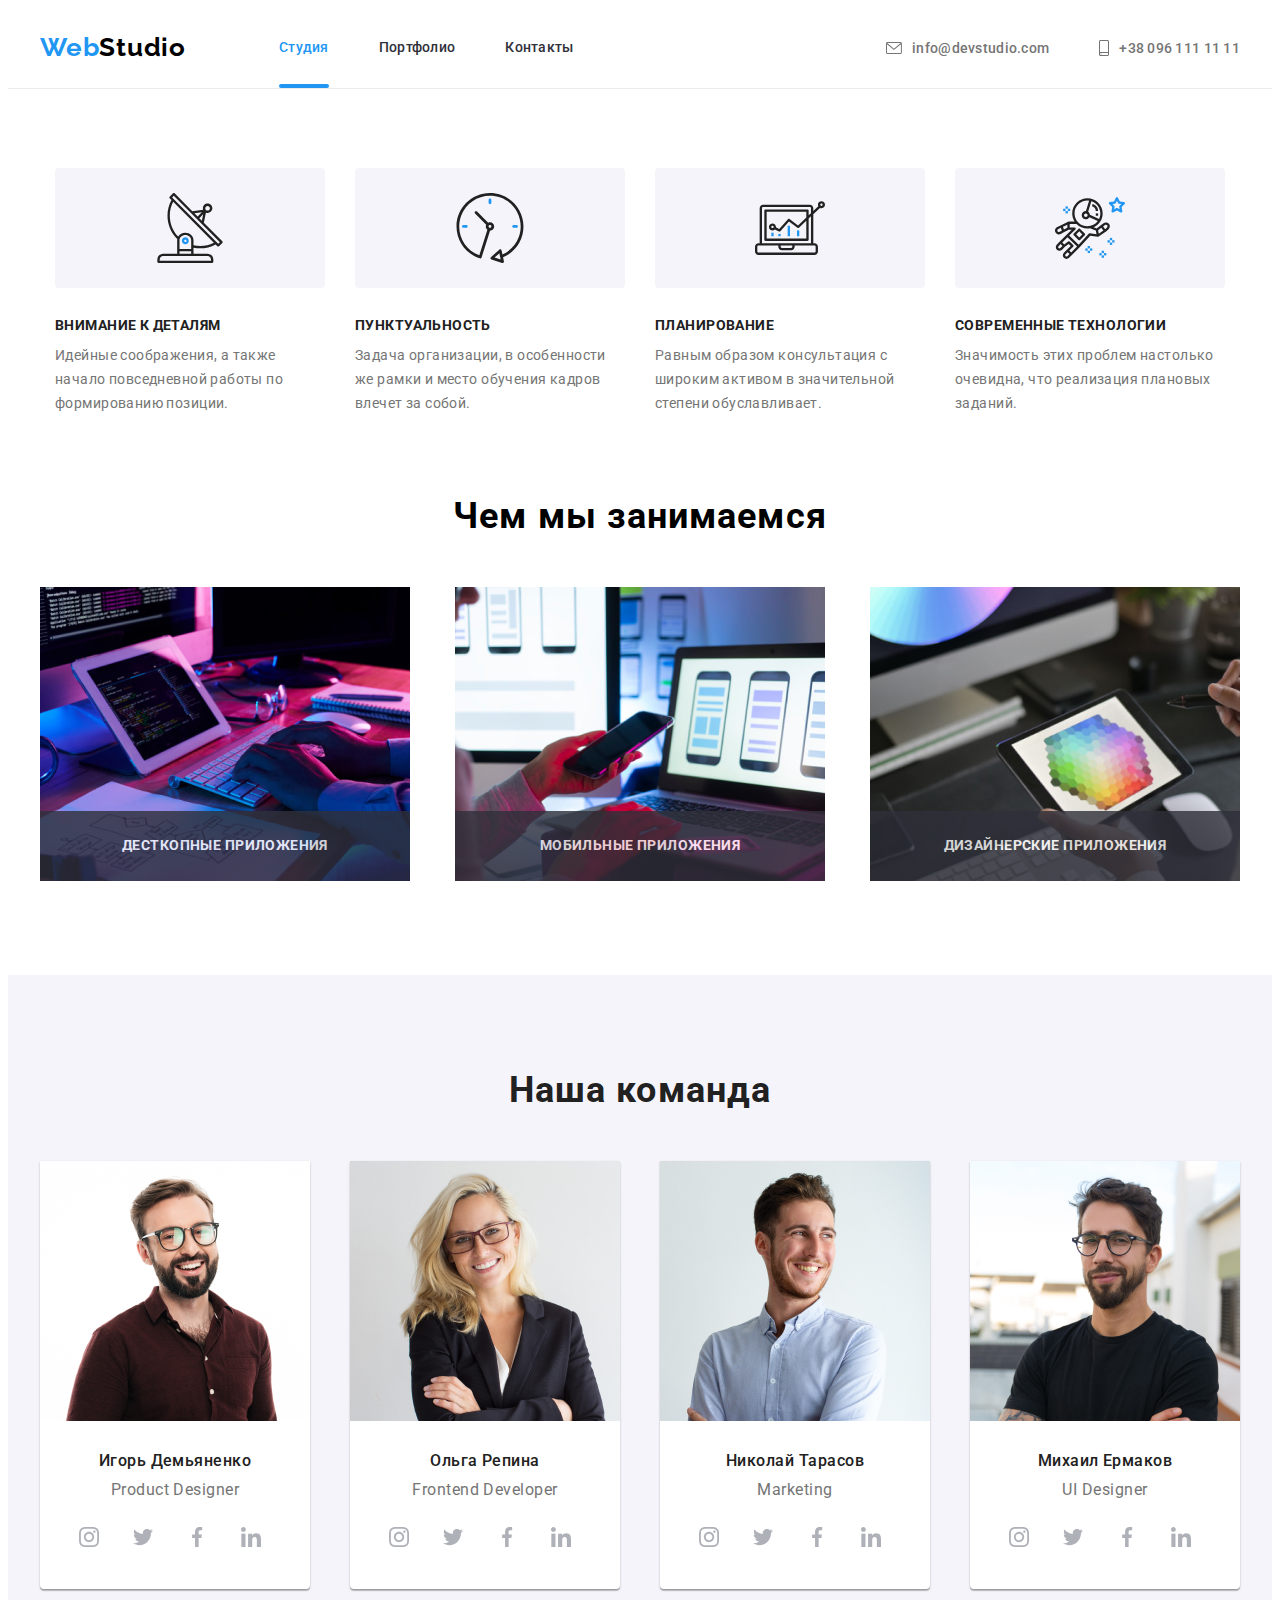
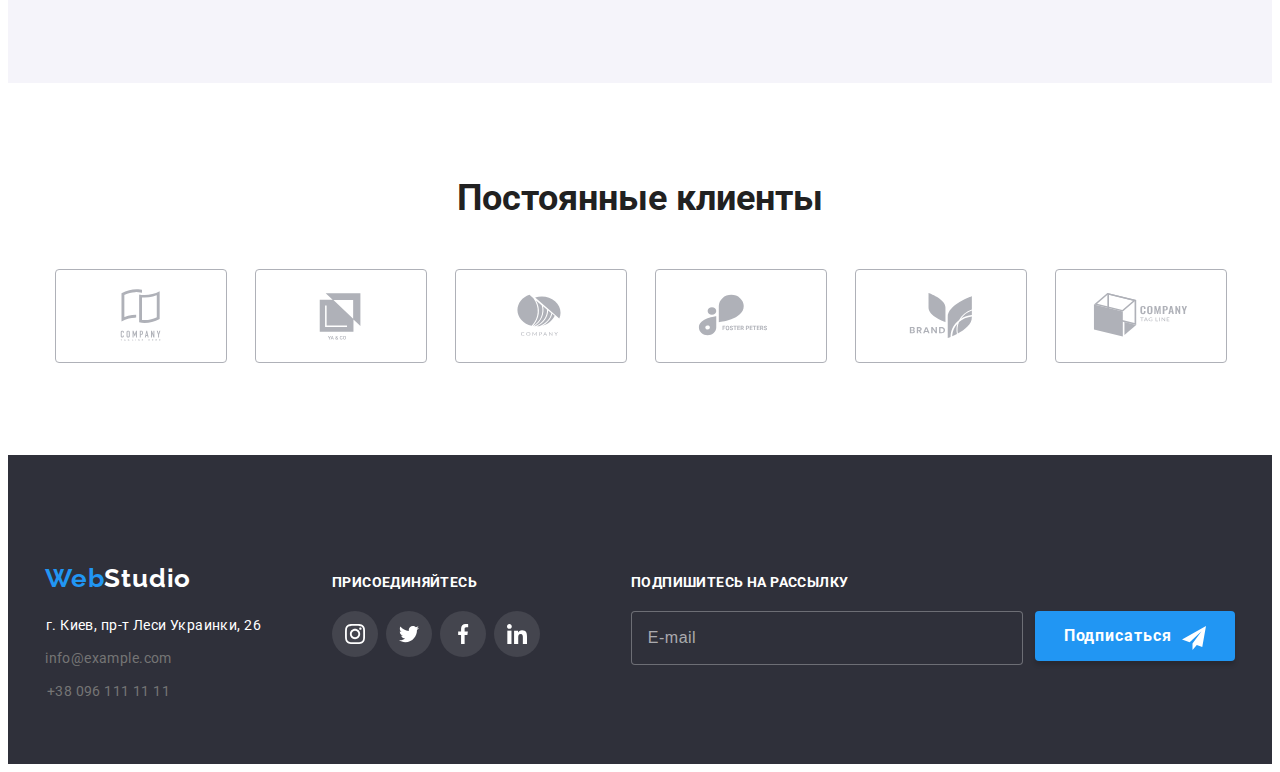
==== commit 4a05c0bd: "hw-08 part II" ====
--- a/index.html
+++ b/index.html
@@ -189,7 +189,7 @@
       </section>
 
       <!--Services-->
-      <!-- <section class="services">
+      <section class="services">
         <div class="container">
           <h2 class="services__title">Чем мы занимаемся</h2>
           <ul class="services__list list">
@@ -197,38 +197,38 @@
               <div class="services-box">
                 <img
                   class="services-box__img"
-                  src="./images/work1.jpg"
+                  src="./images/services/sevices1200.1@1x.jpg"
                   alt="Чем мы занимаемся"
-                  width="370"
-                  height="295"
+                  srcset="./images/services/sevices1200.1@1x.jpg 370w, ./images/services/sevices1200.1@2x.jpg 740w"
+                  sizes="(min-width: 1200px) 370px, 100vw"
                 />
               </div>
               <div class="services-textbox">
                 <p class="services-textbox__text">Десткопные приложения</p>
+              </div>
+            </li>
+            <li class="services__item">
+              <div class="services-box">
+                <img
+                  class="./images/services/sevices1200.2@1x.jpg"
+                  src="./images/work2.jpg"
+                  alt="Чем мы занимаемся"
+                  srcset="./images/services/sevices1200.2@1x.jpg 370w, ./images/services/sevices1200.2@2x.jpg 740w"
+                  sizes="(min-width: 1200px) 370px, 100vw"
+                />
+              </div>
+              <div class="services-textbox">
+                <p class="services-textbox__text">Мобильные приложения</p>
               </div>
             </li>
             <li class="services__item">
               <div class="services-box">
                 <img
                   class="services-box__img"
-                  src="./images/work2.jpg"
+                  src="./images/services/sevices1200.3@1x.jpg"
                   alt="Чем мы занимаемся"
-                  width="370"
-                  height="295"
-                />
-              </div>
-              <div class="services-textbox">
-                <p class="services-textbox__text">Мобильные приложения</p>
-              </div>
-            </li>
-            <li class="services__item">
-              <div class="services-box">
-                <img
-                  class="services-box__img"
-                  src="./images/work3.jpg"
-                  alt="Чем мы занимаемся"
-                  width="370"
-                  height="295"
+                  srcset="./images/services/sevices1200.3@1x.jpg 370w, ./images/services/sevices1200.3@2x.jpg 740w"
+                  sizes="(min-width: 1200px) 370px, 100vw"
                 />
               </div>
               <div class="services-textbox">
@@ -237,7 +237,7 @@
             </li>
           </ul>
         </div>
-      </section> -->
+      </section>
       <!--Team Members-->
       <section class="team" id="our-team">
         <div class="container">
@@ -246,10 +246,12 @@
             <li class="team__card">
               <img
                 class="team__img"
-                src="./images/Igor.jpg"
+                src="./images/team/team480.1@1x.jpg"
                 alt="Product Designer"
-                width="270"
-                height="260"
+                srcset="./images/team/team480.1@1x.jpg 450w, ./images/team/team480.1@2x.jpg 900w,
+                ./images/team/team768.1@1x.jpg 354w, ./images/team/team768.1@2x.jpg 708w,
+                ./images/team/team1200.1@1x.jpg 270w, ./images/team/team1200.1@2x.jpg 540w"
+                sizes="(min-width: 1200px) 270px, (min-width: 768px) 354px, (min-width: 480px) 450px, 100vw"
               />
               <div class="team-wrapper">
                 <h3 class="team-wrapper__employee">Игорь Демьяненко</h3>
@@ -305,10 +307,12 @@
             <li class="team__card">
               <img
                 class="team__img"
-                src="./images/Olga.jpg"
+                src="./images/team/team480.2@1x.jpg"
                 alt="Frontend Developer"
-                width="270"
-                height="260"
+                srcset="./images/team/team480.2@1x.jpg 450w, ./images/team/team480.2@2x.jpg 900w,
+                ./images/team/team768.2@1x.jpg 354w, ./images/team/team768.2@2x.jpg 708w,
+                ./images/team/team1200.2@1x.jpg 270w, ./images/team/team1200.2@2x.jpg 540w"
+                sizes="(min-width: 1200px) 270px, (min-width: 768px) 354px, (min-width: 480px) 450px, 100vw"
               />
               <div class="team-wrapper">
                 <h3 class="team-wrapper__employee">Ольга Репина</h3>
@@ -365,10 +369,12 @@
             <li class="team__card">
               <img
                 class="team__img"
-                src="./images/Nikolay.jpg"
+                src="./images/team/team480.3@1x.jpg"
                 alt="Marketing"
-                width="270"
-                height="260"
+                srcset="./images/team/team480.3@1x.jpg 450w, ./images/team/team480.3@2x.jpg 900w,
+                ./images/team/team768.3@1x.jpg 354w, ./images/team/team768.3@2x.jpg 708w,
+                ./images/team/team1200.3@1x.jpg 270w, ./images/team/team1200.3@2x.jpg 540w"
+                sizes="(min-width: 1200px) 270px, (min-width: 768px) 354px, (min-width: 480px) 450px, 100vw"
               />
               <div class="team-wrapper">
                 <h3 class="team-wrapper__employee">Николай Тарасов</h3>
@@ -424,10 +430,12 @@
             <li class="team__card">
               <img
                 class="team__img"
-                src="./images/Mikhail.jpg"
+                src="./images/team/team480.4@1x.jpg"
                 alt="UI Designer"
-                width="270"
-                height="260"
+                srcset="./images/team/team480.4@1x.jpg 450w, ./images/team/team480.4@2x.jpg 900w,
+                ./images/team/team768.4@1x.jpg 354w, ./images/team/team768.4@2x.jpg 708w,
+                ./images/team/team1200.4@1x.jpg 270w, ./images/team/team1200.4@2x.jpg 540w"
+                sizes="(min-width: 1200px) 270px, (min-width: 768px) 354px, (min-width: 480px) 450px, 100vw"
               />
               <div class="team-wrapper">
                 <h3 class="team-wrapper__employee">Михаил Ермаков</h3>
--- a/css/main.min.css
+++ b/css/main.min.css
@@ -1 +1 @@
-:root{--white: #fff;--dark-white: #f5f4fa;--black: #000;--dark-grey: #2F303A;--light-grey: #757575;--nero-grey: #212121;--aqua-blue: #2196f3;--btn-blue: #188ce8;--header-grey: #ECECEC;--border-grey: #EEEEEE;--border-second-color: #afb1b8;--transition-duration-function: 250ms cubic-bezier(0.4, 0, 0.2, 1);--backdrop-bg-color: #00000033;--modal-button-border: #0000001A}.visually-hidden{position:absolute;width:1px;height:1px;margin:-1px;margin:0;padding:0;overflow:hidden;border:0;clip:rect(0 0 0 0)}.mobile-menu__socials,.mobile-menu__contacts,.mobile-menu__nav,.page-footer__list,.footer-socials__list,.socials-list,.contacts-list,.navigation__list,.services__list,.advantages__list,.team__list,.projects-list,.portfolio-nav__list,.partners__list{list-style:none}.page-footer__maps,.projects-list__link{position:relative;text-decoration:none;-webkit-transition-property:color;transition-property:color;-webkit-transition-duration:250ms;transition-duration:250ms;-webkit-transition-timing-function:cubic-bezier(0.4, 0, 0.2, 1);transition-timing-function:cubic-bezier(0.4, 0, 0.2, 1)}.page-footer__maps:hover,.projects-list__link:hover,.page-footer__maps:focus,.projects-list__link:focus{color:var(--aqua-blue);fill:var(--aqua-blue)}body{font-family:"Roboto",sans-serif}header{border-bottom:1px solid var(--header-grey)}img{display:block}textarea{resize:none;border:1px solid rgba(33,33,33,.2);border-radius:4px;padding:12px 16px;font-size:12px;line-height:1.17;letter-spacing:.01em;height:120px;margin-bottom:20px;cursor:pointer;-webkit-transition-property:border-color;transition-property:border-color;-webkit-transition-duration:250ms;transition-duration:250ms;-webkit-transition-timing-function:cubic-bezier(0.4, 0, 0.2, 1);transition-timing-function:cubic-bezier(0.4, 0, 0.2, 1)}h1,h2,h3,p{margin-top:0;margin-bottom:0}ul,ol{margin-top:0;margin-bottom:0;padding-left:0}.partners{padding-top:60px;padding-bottom:60px}.partners__title{color:var(--nero-grey);font-weight:700;font-size:36px;line-height:1.17;text-align:center;margin-bottom:50px}@media screen and (max-width: 1199px){.partners__title{color:var(--nero-grey);font-weight:700;font-size:28px;line-height:1.1785714286;text-align:center}}.partners__list{display:-webkit-box;display:-ms-flexbox;display:flex;-ms-flex-wrap:wrap;flex-wrap:wrap;-webkit-box-pack:center;-ms-flex-pack:center;justify-content:center;margin:-15px}.partners__item{width:210px;height:92px;margin:15px}.partners__link{width:100%;height:100%;display:-webkit-box;display:-ms-flexbox;display:flex;-webkit-box-pack:center;-ms-flex-pack:center;justify-content:center;-webkit-box-align:center;-ms-flex-align:center;align-items:center;border:1px solid var(--border-second-color);border-radius:4px;-webkit-transition-property:border-color;transition-property:border-color;-webkit-transition-duration:250ms;transition-duration:250ms;-webkit-transition-timing-function:cubic-bezier(0.4, 0, 0.2, 1);transition-timing-function:cubic-bezier(0.4, 0, 0.2, 1)}.partners__link:hover,.partners__link:focus{border-color:var(--aqua-blue);fill:var(--aqua-blue)}.partners__icon{fill:var(--border-second-color);-webkit-transition-property:fill;transition-property:fill;-webkit-transition-duration:250ms;transition-duration:250ms;-webkit-transition-timing-function:cubic-bezier(0.4, 0, 0.2, 1);transition-timing-function:cubic-bezier(0.4, 0, 0.2, 1)}.partners__link:hover .partners__icon,.partners__link:focus .partners__icon{border-color:var(--aqua-blue);fill:var(--aqua-blue)}@media screen and (min-width: 768px){.partners__item{width:226px}}@media screen and (min-width: 1200px){.partners{padding-top:94px;padding-bottom:94px}.partners__list{-ms-flex-wrap:nowrap;flex-wrap:nowrap}.partners__item{width:170px}}.portfolio-nav__list{margin-bottom:50px;display:-webkit-box;display:-ms-flexbox;display:flex;-webkit-box-pack:center;-ms-flex-pack:center;justify-content:center}.portfolio-nav__item:not(:last-child){margin-right:8px}.portfolio-nav__button{padding:6px 22px;font-weight:500;font-size:16px;line-height:1.62;text-align:center;letter-spacing:.03em;cursor:pointer;color:var(--nero-grey);border-radius:4px;border-color:rgba(0,0,0,0);-webkit-transition-property:color;transition-property:color;-webkit-transition-duration:250ms;transition-duration:250ms;-webkit-transition-timing-function:cubic-bezier(0.4, 0, 0.2, 1);transition-timing-function:cubic-bezier(0.4, 0, 0.2, 1)}.portfolio-nav__button:hover,.portfolio-nav__button:focus{background-color:var(--aqua-blue);-webkit-box-shadow:0px 3px 1px rgba(0,0,0,.1),0px 1px 2px rgba(0,0,0,.08),0px 2px 2px rgba(0,0,0,.12);box-shadow:0px 3px 1px rgba(0,0,0,.1),0px 1px 2px rgba(0,0,0,.08),0px 2px 2px rgba(0,0,0,.12);color:var(--dark-white)}.projects-list{display:-webkit-box;display:-ms-flexbox;display:flex;-ms-flex-wrap:wrap;flex-wrap:wrap;-ms-flex-preferred-size:calc(100% - 30px);flex-basis:calc(100% - 30px);margin:0;padding:0}.projects-list__item{display:-webkit-box;display:-ms-flexbox;display:flex;width:370px;margin-right:30px;margin-bottom:30px;background-color:var(--white);border:1px solid var(--border-grey)}.projects-list__item:hover,.projects-list__item:focus{-webkit-box-shadow:0px 1px 1px rgba(0,0,0,.12),0px 4px 4px rgba(0,0,0,.06),1px 4px 6px rgba(0,0,0,.16);box-shadow:0px 1px 1px rgba(0,0,0,.12),0px 4px 4px rgba(0,0,0,.06),1px 4px 6px rgba(0,0,0,.16)}.projects-list__item:nth-child(3n){margin-right:0px}.projects-list__item:nth-last-child(-n+3){margin-bottom:0px}.projects-list__link{display:inline-block;text-decoration:none;width:100%;height:100%;-webkit-transition-property:-webkit-box-shadow;transition-property:-webkit-box-shadow;transition-property:box-shadow;transition-property:box-shadow, -webkit-box-shadow;-webkit-transition-duration:250ms;transition-duration:250ms;-webkit-transition-timing-function:cubic-bezier(0.4, 0, 0.2, 1);transition-timing-function:cubic-bezier(0.4, 0, 0.2, 1)}.projects-list__link:hover,.projects-list__link:focus{-webkit-box-shadow:0px 4px 4px rgba(0,0,0,.25);box-shadow:0px 4px 4px rgba(0,0,0,.25)}.projects-thumb{position:relative;overflow:hidden}.overlay-container{position:absolute;top:0;left:0;width:100%;height:100%;-webkit-transform:translateY(200%);transform:translateY(200%);-webkit-transition-property:-webkit-transform;transition-property:-webkit-transform;transition-property:transform;transition-property:transform, -webkit-transform;-webkit-transition-duration:250ms;transition-duration:250ms;-webkit-transition-timing-function:cubic-bezier(0.4, 0, 0.2, 1);transition-timing-function:cubic-bezier(0.4, 0, 0.2, 1);background:var(--aqua-blue);padding:63px 23px}.projects-list__link:hover .overlay-container,.projects-list__link:focus .overlay-container{-webkit-transform:translateY(0);transform:translateY(0)}.overlay-container__text{font-size:18px;line-height:156%;color:var(--white)}.projects-border{padding:20px 24px;border-left:1px solid var(--border-grey);border-top:0;border-right:1px solid var(--border-grey);border-bottom:1px solid var(--border-grey)}.projects-border__title{margin-bottom:4px;font-weight:700;font-size:18px;line-height:2;letter-spacing:.06em;color:var(--nero-grey)}.projects-border__type{font-size:18px;line-height:1.88;letter-spacing:.03em;color:var(--light-grey)}.team{padding-top:94px;padding-bottom:94px;font-size:16px;line-height:1.19;letter-spacing:.03em;background-color:var(--dark-white)}.team__title{margin-bottom:50px;font-weight:700;font-size:36px;line-height:1.17;text-align:center;letter-spacing:.03em;color:var(--nero-grey)}.team__list{letter-spacing:.03em;display:-webkit-box;display:-ms-flexbox;display:flex;-webkit-box-orient:vertical;-webkit-box-direction:normal;-ms-flex-direction:column;flex-direction:column;-ms-flex-wrap:wrap;flex-wrap:wrap}.team__card{background-color:var(--white);border-radius:0px 0px 4px 4px;-webkit-box-shadow:0px 1px 3px rgba(0,0,0,.12),0px 1px 1px rgba(0,0,0,.14),0px 2px 1px rgba(0,0,0,.2);box-shadow:0px 1px 3px rgba(0,0,0,.12),0px 1px 1px rgba(0,0,0,.14),0px 2px 1px rgba(0,0,0,.2)}.team__card:not(:nth-child(4n)){margin-right:30px}.team-wrapper{padding-top:30px;padding-bottom:30px}.team-wrapper__employee{margin-bottom:10px;font-weight:500;font-size:16px;line-height:1.19;text-align:center;letter-spacing:.03em;color:var(--nero-grey)}.team-wrapper__profession{margin-bottom:16px;font-size:16px;line-height:1.19;text-align:center;letter-spacing:.03em;color:var(--light-grey)}.advantages{padding-top:60px;padding-bottom:60px}.advantages__item{max-width:450px}.advantages-box{width:100%;height:120px;display:-webkit-box;display:-ms-flexbox;display:flex;-webkit-box-pack:center;-ms-flex-pack:center;justify-content:center;-webkit-box-align:center;-ms-flex-align:center;align-items:center;background-color:var(--dark-white);margin-bottom:30px;border-radius:4px}.advantages-box__icon{margin:25px 100px;width:70px;height:70px;background-position:center}.advantages__title{margin-bottom:10px;font-weight:700;font-size:14px;line-height:1.14;text-align:center;letter-spacing:.03em;text-transform:uppercase;color:var(--nero-grey)}.advantages__text{font-size:14px;line-height:1.71;letter-spacing:.03em;color:var(--light-grey)}@media screen and (max-width: 767px){.advantages__item:not(:last-child){margin-bottom:30px}}@media screen and (min-width: 768px){.advantages__list{display:-webkit-box;display:-ms-flexbox;display:flex;-ms-flex-wrap:wrap;flex-wrap:wrap;-webkit-box-pack:justify;-ms-flex-pack:justify;justify-content:space-between;margin:-15px}.advantages__item{max-width:354px;margin:15px}.advantages__title{text-align:start}}@media screen and (min-width: 1200px){.advantages{padding-top:94px;padding-bottom:94px;background-color:var(--white)}.advantages__list{-ms-flex-wrap:nowrap;flex-wrap:nowrap;-webkit-box-pack:center;-ms-flex-pack:center;justify-content:center}.advantages__item{max-width:270px;margin:0px;-ms-flex-preferred-size:calc((100% - 90px)/4);flex-basis:calc((100% - 90px)/4)}.advantages__item:not(:last-child){margin-right:30px}.advantages-box{width:270px;background-color:var(--dark-white)}}.services{padding-top:0px;padding-bottom:94px}@media screen and (max-width: 1199px){.services{display:none}}.services__title{margin-bottom:50px;font-weight:700;font-size:36px;line-height:1.17;letter-spacing:.03em;text-align:center;color:var(--black)}.services__list{display:-webkit-box;display:-ms-flexbox;display:flex;-webkit-box-pack:justify;-ms-flex-pack:justify;justify-content:space-between;display:flex}.services__item{position:relative}.services__item:not(:last-child){margin-right:30px}.services-box{position:relative}.services-box__img{display:block}.services-textbox{position:absolute;bottom:0;right:0;display:-webkit-box;display:-ms-flexbox;display:flex;-webkit-box-pack:center;-ms-flex-pack:center;justify-content:center;-webkit-box-align:center;-ms-flex-align:center;align-items:center;width:370px;height:70px;background:var(--dark-grey);opacity:.8}.services-textbox__text{font-weight:700;font-size:14px;line-height:1.1;letter-spacing:.03em;text-align:center;text-transform:uppercase;color:var(--white)}.hero{padding-top:200px;padding-bottom:200px;margin:auto;max-width:1600px;height:600px;background-color:var(--dark-grey);background-image:-webkit-gradient(linear, left top, right top, from(rgba(47, 48, 58, 0.4)), to(rgba(47, 48, 58, 0.4))),url(../images/hero/bg.jpeg.jpg);background-image:linear-gradient(to right, rgba(47, 48, 58, 0.4), rgba(47, 48, 58, 0.4)),url(../images/hero/bg.jpeg.jpg);background-repeat:no-repeat;background-position:center;background-size:cover;text-align:center}.hero__title{margin-bottom:30px;margin:0 auto 30px auto;width:696px;font-weight:900;font-size:44px;line-height:1.36;text-align:center;letter-spacing:.06em;text-transform:uppercase;color:var(--white)}.hero__button{margin:0 auto;padding:10px 32px;font-weight:700;font-size:16px;line-height:1.88;letter-spacing:.06em;cursor:pointer;color:var(--white);background-color:var(--aqua-blue);border:none;display:block;outline:none;-webkit-box-shadow:0px 4px 4px rgba(0,0,0,.15);box-shadow:0px 4px 4px rgba(0,0,0,.15);border-radius:4px;-webkit-transition-property:background-color;transition-property:background-color;-webkit-transition-duration:250ms;transition-duration:250ms;-webkit-transition-timing-function:cubic-bezier(0.4, 0, 0.2, 1);transition-timing-function:cubic-bezier(0.4, 0, 0.2, 1)}.hero__button:hover,.hero__button:focus{background-color:var(--btn-blue);color:var(--white)}.backdrop{position:fixed;top:0;left:0;width:100%;height:100%;background-color:var(--backdrop-bg-color);z-index:100;-webkit-transition-property:overflow,opacity;transition-property:overflow,opacity;-webkit-transition-duration:250ms;transition-duration:250ms;-webkit-transition-timing-function:cubic-bezier(0.4, 0, 0.2, 1);transition-timing-function:cubic-bezier(0.4, 0, 0.2, 1)}.backdrop.is-hidden{overflow:hidden;opacity:0;pointer-events:none}.backdrop.is-hidden .modal-close{-webkit-transform:translate(-50%, -50%) scale(0.8);transform:translate(-50%, -50%) scale(0.8)}.modal-close{position:absolute;min-width:530px;min-height:580px;background-color:var(--white);top:50%;left:50%;padding:40px;-webkit-box-shadow:0px 1px 3px rgba(0,0,0,.12),0px 1px 1px rgba(0,0,0,.14),0px 2px 1px rgba(0,0,0,.2);box-shadow:0px 1px 3px rgba(0,0,0,.12),0px 1px 1px rgba(0,0,0,.14),0px 2px 1px rgba(0,0,0,.2);border-radius:4px;-webkit-transform:translate(-50%, -50%) scale(1);transform:translate(-50%, -50%) scale(1);-webkit-transition-property:opacity;transition-property:opacity;-webkit-transition-duration:250ms;transition-duration:250ms;-webkit-transition-timing-function:cubic-bezier(0.4, 0, 0.2, 1);transition-timing-function:cubic-bezier(0.4, 0, 0.2, 1)}.modal-close__button{position:absolute;top:8px;right:8px;width:30px;height:30px;background-color:rgba(0,0,0,0);border:1px solid rgba(0,0,0,.1);padding:0;border-radius:50%;display:-webkit-box;display:-ms-flexbox;display:flex;-webkit-box-pack:center;-ms-flex-pack:center;justify-content:center;-webkit-box-align:center;-ms-flex-align:center;align-items:center;cursor:pointer;-webkit-transition-property:color;transition-property:color;-webkit-transition-duration:250ms;transition-duration:250ms;-webkit-transition-timing-function:cubic-bezier(0.4, 0, 0.2, 1);transition-timing-function:cubic-bezier(0.4, 0, 0.2, 1)}.modal-close__button:hover,.modal-close__button:focus{fill:var(--btn-blue)}.modal-close__icon{width:18px;height:18px;-webkit-transition-property:fill;transition-property:fill;-webkit-transition-duration:250ms;transition-duration:250ms;-webkit-transition-timing-function:cubic-bezier(0.4, 0, 0.2, 1);transition-timing-function:cubic-bezier(0.4, 0, 0.2, 1)}.contacts-title{font-family:"Roboto";font-weight:700;font-size:20px;line-height:1.15;text-align:center;letter-spacing:.03em;margin-bottom:12px;display:block;color:var(--nero-grey)}.contacts-form-label{font-family:"Roboto";font-size:12px;line-height:1.1666666667;letter-spacing:.01em;display:-webkit-inline-box;display:-ms-inline-flexbox;display:inline-flex;color:var(--light-grey);margin-bottom:4px}.contacts-form-box{position:relative;display:block}.contacts-form-box__icon{position:absolute;width:18px;height:18px;left:12px;top:50%;fill:var(--nero-grey);-webkit-transform:translateY(-50%);transform:translateY(-50%);-webkit-transition-property:fill;transition-property:fill;-webkit-transition-duration:250ms;transition-duration:250ms;-webkit-transition-timing-function:cubic-bezier(0.4, 0, 0.2, 1);transition-timing-function:cubic-bezier(0.4, 0, 0.2, 1)}.contacts-form-box__name:hover+.contacts-form-box__icon{fill:var(--aqua-blue)}.contacts-form-box__name{display:block;width:100%;height:40px;border:1px solid rgba(33,33,33,.2);border-radius:4px;padding-left:42px;margin-bottom:10px;cursor:pointer;-webkit-transition-property:border-color;transition-property:border-color;-webkit-transition-duration:250ms;transition-duration:250ms;-webkit-transition-timing-function:cubic-bezier(0.4, 0, 0.2, 1);transition-timing-function:cubic-bezier(0.4, 0, 0.2, 1)}.contacts-form-box__name:hover,.contacts-form-box__name:focus{outline:none;border-color:var(--aqua-blue)}textarea{resize:none;border:1px solid rgba(33,33,33,.2);border-radius:4px;padding:12px 16px;font-size:12px;line-height:1.17;letter-spacing:.01em;height:120px;margin-bottom:20px;cursor:pointer;-webkit-transition-property:border-color;transition-property:border-color;-webkit-transition-duration:250ms;transition-duration:250ms;-webkit-transition-timing-function:cubic-bezier(0.4, 0, 0.2, 1);transition-timing-function:cubic-bezier(0.4, 0, 0.2, 1)}textarea:hover,textarea:focus{outline:none;border-color:var(--aqua-blue)}.contacts-form-comment{width:100%}.contacts-form-comment::-webkit-input-placeholder{font-size:12px;line-height:1.17;letter-spacing:.01em;color:rgba(117,117,117,.5)}.contacts-form-comment::-moz-placeholder{font-size:12px;line-height:1.17;letter-spacing:.01em;color:rgba(117,117,117,.5)}.contacts-form-comment:-ms-input-placeholder{font-size:12px;line-height:1.17;letter-spacing:.01em;color:rgba(117,117,117,.5)}.contacts-form-comment::-ms-input-placeholder{font-size:12px;line-height:1.17;letter-spacing:.01em;color:rgba(117,117,117,.5)}.contacts-form-comment::placeholder{font-size:12px;line-height:1.17;letter-spacing:.01em;color:rgba(117,117,117,.5)}.contacts-form-checkbox{position:relative;display:-webkit-box;display:-ms-flexbox;display:flex;-webkit-box-align:center;-ms-flex-align:center;align-items:center;margin-bottom:30px}.contacts-form-checkbox__input{outline:2px solid var(--black)}.hidden-checkbox{position:absolute;width:1px;height:1px;overflow:hidden;border:0;clip:rect(0 0 0 0)}.use-box{-webkit-transition-property:opacity;transition-property:opacity;-webkit-transition-duration:250ms;transition-duration:250ms;-webkit-transition-timing-function:cubic-bezier(0.4, 0, 0.2, 1);transition-timing-function:cubic-bezier(0.4, 0, 0.2, 1)}.use-accept{opacity:0;-webkit-transition-property:opacity;transition-property:opacity;-webkit-transition-duration:250ms;transition-duration:250ms;-webkit-transition-timing-function:cubic-bezier(0.4, 0, 0.2, 1);transition-timing-function:cubic-bezier(0.4, 0, 0.2, 1)}.contacts-form-checkbox__input:checked+.contacts-form-checkbox__icon .use-accept{opacity:1}.contacts-form-checkbox__input:checked+.contacts-form-checkbox__icon .use-box{opacity:0}.contacts-form-checkbox__icon{position:absolute;top:40%;left:12px;-webkit-transform:translateY(-40%);transform:translateY(-40%);cursor:pointer;width:16px;height:15px}.contacts-form-text{-webkit-user-select:none;-moz-user-select:none;-ms-user-select:none;user-select:none;font-size:14px;line-height:1.7142857143;letter-spacing:.03em;color:var(--light-grey);margin-left:35px}.contacts-form-text__link{color:var(--aqua-blue);-webkit-text-decoration-line:underline;text-decoration-line:underline}.contacts-form-text__button{display:-webkit-box;display:-ms-flexbox;display:flex;-webkit-box-align:center;-ms-flex-align:center;align-items:center;-webkit-box-pack:center;-ms-flex-pack:center;justify-content:center;width:200px;height:50px;margin:0 auto;padding:10px 56px;font-family:"Roboto";font-weight:700;font-size:16px;line-height:1.88;letter-spacing:.06em;text-align:center;text-decoration:none;cursor:pointer;color:var(--white);background:var(--aqua-blue);border:none;-webkit-box-shadow:0px 4px 4px rgba(0,0,0,.15);box-shadow:0px 4px 4px rgba(0,0,0,.15);border-radius:4px;-webkit-transition-property:background;transition-property:background;-webkit-transition-duration:250ms;transition-duration:250ms;-webkit-transition-timing-function:cubic-bezier(0.4, 0, 0.2, 1);transition-timing-function:cubic-bezier(0.4, 0, 0.2, 1)}.contacts-form-text__button:hover,.contacts-form-text__button:focus{background-color:var(--btn-blue);color:var(--white)}.container{width:100%;margin-left:auto;margin-right:auto;padding-left:15px;padding-right:15px}@media screen and (min-width: 480px){.container{width:480px}}@media screen and (min-width: 768px){.container{width:768px}}@media screen and (min-width: 1200px){.container{width:1200px}}@media screen and (min-width: 768px){.navigation{display:-webkit-box;display:-ms-flexbox;display:flex;-webkit-box-align:center;-ms-flex-align:center;align-items:center;-webkit-box-pack:justify;-ms-flex-pack:justify;justify-content:space-between}}.navigation__list{display:none}@media screen and (min-width: 768px){.navigation__list{display:-webkit-box;display:-ms-flexbox;display:flex;margin-left:88px}}@media screen and (min-width: 1200px){.navigation__list{display:-webkit-box;display:-ms-flexbox;display:flex;margin-left:93px}}.navigation__item:not(:last-child){margin-right:50px}.navigation__link{position:relative;padding:32px 0 32px;display:block;font-weight:500;font-size:14px;line-height:1.14;letter-spacing:.02em;color:var(--dark-grey);text-decoration:none;-webkit-transition-property:color;transition-property:color;-webkit-transition-duration:250ms;transition-duration:250ms;-webkit-transition-timing-function:cubic-bezier(0.4, 0, 0.2, 1);transition-timing-function:cubic-bezier(0.4, 0, 0.2, 1)}.navigation__link:hover,.navigation__link:focus{color:var(--aqua-blue)}.navigation__link.navigation__link--current{position:relative;color:var(--aqua-blue)}.navigation__link--current::after{content:"";width:100%;height:4px;position:absolute;right:0;bottom:0px;background-color:var(--aqua-blue);border-radius:2px}.address{margin-top:20px;font-style:inherit;letter-spacing:.03em}.section{padding-top:94px;padding-bottom:94px}.logo{font-family:"Raleway",sans-serif;font-weight:700;font-size:26px;line-height:1.1923076923;letter-spacing:.03em;color:var(--aqua-blue);text-decoration:none}.logo-part-header{font-family:"Raleway",sans-serif;font-weight:700;font-size:26px;line-height:1.1923076923;letter-spacing:.03em;color:var(--black)}.logo-footer{font-family:"Raleway",sans-serif;font-weight:700;font-size:26px;line-height:1.1923076923;letter-spacing:.03em;color:var(--aqua-blue);text-decoration:none}.logo-part-footer{font-family:"Raleway",sans-serif;font-weight:700;font-size:26px;line-height:1.1923076923;letter-spacing:.03em;color:var(--white)}.contacts-list{display:none}@media screen and (min-width: 768px){.contacts-list{display:block;margin-left:auto}}@media screen and (min-width: 1200px){.contacts-list{display:-webkit-box;display:-ms-flexbox;display:flex;margin-left:auto}}@media screen and (min-width: 768px){.contacts__item:not(:last-child){margin-bottom:10px}}@media screen and (min-width: 1200px){.contacts__item:not(:last-child){margin-bottom:0;margin-right:50px}}.contacts__icon{fill:currentColor;margin-right:10px;-webkit-transition-property:fill;transition-property:fill;-webkit-transition-duration:250ms;transition-duration:250ms;-webkit-transition-timing-function:cubic-bezier(0.4, 0, 0.2, 1);transition-timing-function:cubic-bezier(0.4, 0, 0.2, 1)}@media screen and (min-width: 768px){.contacts__link{display:-webkit-box;display:-ms-flexbox;display:flex;-webkit-box-align:center;-ms-flex-align:center;align-items:center;font-weight:500;font-size:14px;line-height:16px;letter-spacing:.02em;text-decoration:none;color:var(--light-grey);-webkit-transition-property:color,fill;transition-property:color,fill;-webkit-transition-duration:250ms;transition-duration:250ms;-webkit-transition-timing-function:cubic-bezier(0.4, 0, 0.2, 1);transition-timing-function:cubic-bezier(0.4, 0, 0.2, 1)}.contacts__link:hover,.contacts__link:focus{color:var(--aqua-blue);fill:var(--aqua-blue)}}.page-header{font-weight:500;font-size:14px;line-height:1.1428571429;letter-spacing:.02em;border-bottom:1px solid var(--header-grey)}.page-header__container{display:-webkit-box;display:-ms-flexbox;display:flex;-webkit-box-align:center;-ms-flex-align:center;align-items:center;-webkit-box-pack:justify;-ms-flex-pack:justify;justify-content:space-between}.socials-list{display:-webkit-box;display:-ms-flexbox;display:flex;margin:0;padding:0;-webkit-box-pack:center;-ms-flex-pack:center;justify-content:center;list-style:none}.socials-list__item{margin-right:10px;display:-webkit-box;display:-ms-flexbox;display:flex;-ms-flex-preferred-size:calc(16.6666666667% - 30px);flex-basis:calc(16.6666666667% - 30px)}.socials-list__link{display:-webkit-box;display:-ms-flexbox;display:flex;-webkit-box-align:center;-ms-flex-align:center;align-items:center;-webkit-box-pack:center;-ms-flex-pack:center;justify-content:center;width:44px;height:44px;border-radius:50%;background-color:var(--white);-webkit-transition-property:background-color;transition-property:background-color;-webkit-transition-duration:250ms;transition-duration:250ms;-webkit-transition-timing-function:cubic-bezier(0.4, 0, 0.2, 1);transition-timing-function:cubic-bezier(0.4, 0, 0.2, 1)}.socials-list__link:not(:last-child){margin-right:10px}.socials-list__link:hover,.socials-list__link:focus{background-color:var(--aqua-blue)}.socials-list__link:hover .socials-list__icon,.socials-list__link:focus .socials-list__icon{fill:var(--white)}.socials-list__icon{width:20px;height:20px;fill:var(--border-second-color)}.footer-socials{-webkit-box-align:center;-ms-flex-align:center;align-items:center;-webkit-box-pack:center;-ms-flex-pack:center;justify-content:center;text-align:center;margin-bottom:60px}.footer-socials__title{margin-bottom:20px;font-weight:700;font-size:14px;line-height:1.14;letter-spacing:.03em;text-transform:uppercase;color:var(--white)}.footer-socials__list{display:-webkit-box;display:-ms-flexbox;display:flex;-webkit-box-align:center;-ms-flex-align:center;align-items:center;-webkit-box-pack:center;-ms-flex-pack:center;justify-content:center}.footer-socials__item{width:44px;height:44px}.footer-socials__item:not(:last-child){margin-right:10px}.footer-socials__link{display:-webkit-box;display:-ms-flexbox;display:flex;-webkit-box-align:center;-ms-flex-align:center;align-items:center;-webkit-box-pack:center;-ms-flex-pack:center;justify-content:center;cursor:pointer;width:44px;height:44px;border-radius:50%;border:1px solid rgba(0,0,0,0);color:var(--white);background-color:rgba(255,255,255,.1)}.footer-socials__link{-webkit-transition-property:background-color;transition-property:background-color;-webkit-transition-duration:250ms;transition-duration:250ms;-webkit-transition-timing-function:cubic-bezier(0.4, 0, 0.2, 1);transition-timing-function:cubic-bezier(0.4, 0, 0.2, 1)}.footer-socials__link:hover,.footer-socials__link:focus{color:var(--white);background-color:var(--aqua-blue)}.footer-socials__icon{fill:var(--white)}@media screen and (max-width: 767px){.footer-socials{margin-top:60px}}@media screen and (min-width: 1200px){.footer-socials{margin-bottom:0}.footer-socials__title{text-align:left}}.page-footer{padding-top:60px;padding-bottom:60px;background-color:var(--dark-grey)}.page-footer__list{display:-webkit-box;display:-ms-flexbox;display:flex;-webkit-box-orient:vertical;-webkit-box-direction:normal;-ms-flex-direction:column;flex-direction:column;-webkit-box-align:center;-ms-flex-align:center;align-items:center}.page-footer__item:not(:last-child){margin-bottom:8px}.address{font-style:inherit}.address-wrapper{text-align:center}.page-footer__maps{font-style:inherit;font-size:14px;line-height:1.7;letter-spacing:.03em;color:var(--white);-webkit-transition-property:color;transition-property:color;-webkit-transition-duration:250ms;transition-duration:250ms;-webkit-transition-timing-function:cubic-bezier(0.4, 0, 0.2, 1);transition-timing-function:cubic-bezier(0.4, 0, 0.2, 1)}.page-footer__maps:hover,.page-footer__maps:focus{color:var(--aqua-blue)}.page-footer__mail{font-size:14px;line-height:1.7;letter-spacing:.03em;color:var(--light-grey);text-decoration:none}.page-footer__mail:hover,.page-footer__mail:focus{color:var(--aqua-blue)}.page-footer__mail{-webkit-transition-property:color;transition-property:color;-webkit-transition-duration:250ms;transition-duration:250ms;-webkit-transition-timing-function:cubic-bezier(0.4, 0, 0.2, 1);transition-timing-function:cubic-bezier(0.4, 0, 0.2, 1)}.page-footer__phone{font-size:14px;line-height:1.7;letter-spacing:.03em;color:var(--light-grey);text-decoration:none}.page-footer__phone:hover,.page-footer__phone:focus{color:var(--aqua-blue)}.page-footer__phone{-webkit-transition-property:color;transition-property:color;-webkit-transition-duration:250ms;transition-duration:250ms;-webkit-transition-timing-function:cubic-bezier(0.4, 0, 0.2, 1);transition-timing-function:cubic-bezier(0.4, 0, 0.2, 1)}@media screen and (min-width: 768px){.page-footer__wrapper{display:-webkit-box;display:-ms-flexbox;display:flex;-ms-flex-wrap:wrap;flex-wrap:wrap;-webkit-box-align:baseline;-ms-flex-align:baseline;align-items:baseline;-webkit-box-pack:center;-ms-flex-pack:center;justify-content:center}.address-wrapper{margin-right:165px}}@media screen and (min-width: 1200px){.page-footer__wrapper{-ms-flex-wrap:nowrap;flex-wrap:nowrap}.address-wrapper{margin-right:70px;text-align:left;margin-bottom:0}.page-footer__item:not(:first-child){padding-right:90px}.page-footer__item:not(:last-child){margin-bottom:9px}.page-footer{display:block}}.footer-newsletter{-webkit-box-align:center;-ms-flex-align:center;align-items:center;-webkit-box-pack:center;-ms-flex-pack:center;justify-content:center;text-align:center}.footer-newsletter__text{display:block;margin-bottom:20px;font-weight:700;font-size:14px;line-height:1.14;letter-spacing:.03em;text-transform:uppercase;color:var(--white)}.footer-newsletter__input{width:100%;height:50px;padding-left:16px;padding-right:16px;margin-bottom:20px;border-radius:4px;border:1px solid rgba(255,255,255,.3);background-color:var(--dark-grey);color:var(--white);cursor:pointer;-webkit-transition-property:border-color;transition-property:border-color;-webkit-transition-duration:250ms;transition-duration:250ms;-webkit-transition-timing-function:cubic-bezier(0.4, 0, 0.2, 1);transition-timing-function:cubic-bezier(0.4, 0, 0.2, 1)}.footer-newsletter__input:hover,.footer-newsletter__input:focus{outline:none;border-color:var(--aqua-blue)}.footer-newsletter__form{display:-webkit-box;display:-ms-flexbox;display:flex;-webkit-box-orient:vertical;-webkit-box-direction:normal;-ms-flex-direction:column;flex-direction:column;-webkit-box-align:center;-ms-flex-align:center;align-items:center}.footer-newsletter__input::-webkit-input-placeholder{font-size:16px;line-height:1.25;letter-spacing:.03em;color:rgba(255,255,255,.6)}.footer-newsletter__input::-moz-placeholder{font-size:16px;line-height:1.25;letter-spacing:.03em;color:rgba(255,255,255,.6)}.footer-newsletter__input:-ms-input-placeholder{font-size:16px;line-height:1.25;letter-spacing:.03em;color:rgba(255,255,255,.6)}.footer-newsletter__input::-ms-input-placeholder{font-size:16px;line-height:1.25;letter-spacing:.03em;color:rgba(255,255,255,.6)}.footer-newsletter__input::placeholder{font-size:16px;line-height:1.25;letter-spacing:.03em;color:rgba(255,255,255,.6)}.footer-newsletter__button{display:-webkit-inline-box;display:-ms-inline-flexbox;display:inline-flex;-webkit-box-align:center;-ms-flex-align:center;align-items:center;-webkit-box-pack:center;-ms-flex-pack:center;justify-content:center;width:200px;height:50px;border:none;border-radius:4px;padding-left:28px;padding-right:28px;background:var(--aqua-blue);-webkit-box-shadow:0px 4px 4px rgba(0,0,0,.15);box-shadow:0px 4px 4px rgba(0,0,0,.15);color:var(--white);font-family:"Roboto";font-weight:700;font-size:16px;line-height:1.87;display:-webkit-box;display:-ms-flexbox;display:flex;align-items:center;text-align:center;letter-spacing:.06em;cursor:pointer;-webkit-transition-property:background-color;transition-property:background-color;-webkit-transition-duration:250ms;transition-duration:250ms;-webkit-transition-timing-function:cubic-bezier(0.4, 0, 0.2, 1);transition-timing-function:cubic-bezier(0.4, 0, 0.2, 1)}.footer-newsletter__button:hover,.footer-newsletter__button:focus{background-color:var(--btn-blue)}.footer-newsletter-box{margin-left:10px;margin-top:13px}.footer-newsletter-box__icon{width:24px;height:24px;fill:var(--white)}@media screen and (min-width: 768px){.footer-newsletter{margin-top:60px}.footer-newsletter__input{width:450px}}@media screen and (min-width: 1200px){.footer-newsletter__text{text-align:left}.footer-newsletter__form{-webkit-box-orient:horizontal;-webkit-box-direction:normal;-ms-flex-direction:row;flex-direction:row;-webkit-box-align:normal;-ms-flex-align:normal;align-items:normal}.footer-newsletter{margin-left:93px}.footer-newsletter__input{margin-bottom:0px;margin-right:12px;width:358px}}.mobile-menu-open-btn{background-color:rgba(0,0,0,0);border:none;padding:0;line-height:0;padding-top:10px;padding-bottom:10px}.mobile-menu-open-btn__icon{fill:var(--black);-webkit-transition:fill 250ms cubic-bezier(0.4, 0, 0.2, 1);transition:fill 250ms cubic-bezier(0.4, 0, 0.2, 1)}.mobile-menu-open-btn__icon:hover,.mobile-menu-open-btn__iconfocus{fill:var(--aqua-blue)}.mobile-menu{position:fixed;top:0;left:0;width:100%;height:100%;background-color:var(--white);opacity:0;visibility:hidden;pointer-events:none;-webkit-transition:opacity 250ms cubic-bezier(0.4, 0, 0.2, 1),visibility 250ms cubic-bezier(0.4, 0, 0.2, 1);transition:opacity 250ms cubic-bezier(0.4, 0, 0.2, 1),visibility 250ms cubic-bezier(0.4, 0, 0.2, 1);z-index:2}.mobile-menu.is-open{opacity:1;visibility:visible;pointer-events:auto}.mobile-menu__container{position:relative;padding-top:48px;padding-bottom:48px;padding-left:28px;display:-webkit-box;display:-ms-flexbox;display:flex;-webkit-box-orient:vertical;-webkit-box-direction:normal;-ms-flex-direction:column;flex-direction:column;-webkit-box-pack:justify;-ms-flex-pack:justify;justify-content:space-between;top:0;left:0;width:100%;min-height:100vh;height:100%}.mobile-menu__close-btn{position:absolute;top:10px;right:15px;background-color:rgba(0,0,0,0);border:none;padding:0;line-height:0}.mobile-menu__close-icon{fill:var(--black);-webkit-transition:fill 250ms cubic-bezier(0.4, 0, 0.2, 1);transition:fill 250ms cubic-bezier(0.4, 0, 0.2, 1)}.mobile-menu__close-icon:hover,.mobile-menu__close-iconfocus{fill:var(--aqua-blue)}.mobile-menu__nav-item:not(:last-child){margin-bottom:32px}.mobile-menu__nav-link{font-weight:500;font-size:40px;line-height:1.17;letter-spacing:.02em;color:var(--nero-grey);text-decoration:none}.mobile-menu__nav-link:hover,.mobile-menu__nav-linkfocus{color:var(--aqua-blue)}.mobile-menu__nav-current{color:var(--aqua-blue)}.mobile-menu__contacts{margin-bottom:64px}.mobile-menu__contacts-link{font-weight:500;font-size:34px;line-height:1.18;letter-spacing:.02em;color:var(--aqua-blue);text-decoration:none}.mobile-menu__contacts-mail{font-weight:500;font-size:24px;line-height:1.17;letter-spacing:.02em;color:var(--light-grey)}.mobile-menu__socials{display:-webkit-box;display:-ms-flexbox;display:flex}.mobile-menu__socials-link{font-weight:500;font-size:18px;line-height:1.22;letter-spacing:.02em;color:var(--aqua-blue);text-decoration:none}.mobile-menu__socials-item:not(:last-child){margin-right:10px;margin-right:10px}.mobile-menu__socials-item:not(:last-child)::after{content:" ";border:1px solid rgba(33,33,33,.2);-webkit-transform:rotate(90deg);transform:rotate(90deg);margin-left:10px}@media screen and (min-width: 768px){.mobile-menu{display:none}.mobile-menu-open-btn{display:none}}/*# sourceMappingURL=main.min.css.map */+:root{--white: #fff;--dark-white: #f5f4fa;--black: #000;--dark-grey: #2F303A;--light-grey: #757575;--nero-grey: #212121;--aqua-blue: #2196f3;--btn-blue: #188ce8;--header-grey: #ECECEC;--border-grey: #EEEEEE;--border-second-color: #afb1b8;--transition-duration-function: 250ms cubic-bezier(0.4, 0, 0.2, 1);--backdrop-bg-color: #00000033;--modal-button-border: #0000001A}.visually-hidden{position:absolute;width:1px;height:1px;margin:-1px;margin:0;padding:0;overflow:hidden;border:0;clip:rect(0 0 0 0)}.mobile-menu__socials,.mobile-menu__contacts,.mobile-menu__nav,.page-footer__list,.footer-socials__list,.socials-list,.contacts-list,.navigation__list,.services__list,.advantages__list,.team__list,.projects-list,.portfolio-nav__list,.partners__list{list-style:none}.page-footer__maps,.projects-list__link{position:relative;text-decoration:none;-webkit-transition-property:color;transition-property:color;-webkit-transition-duration:250ms;transition-duration:250ms;-webkit-transition-timing-function:cubic-bezier(0.4, 0, 0.2, 1);transition-timing-function:cubic-bezier(0.4, 0, 0.2, 1)}.page-footer__maps:hover,.projects-list__link:hover,.page-footer__maps:focus,.projects-list__link:focus{color:var(--aqua-blue);fill:var(--aqua-blue)}body{font-family:"Roboto",sans-serif}header{border-bottom:1px solid var(--header-grey)}img{display:block;max-width:100%}textarea{resize:none;border:1px solid rgba(33,33,33,.2);border-radius:4px;padding:12px 16px;font-size:12px;line-height:1.17;letter-spacing:.01em;height:120px;margin-bottom:20px;cursor:pointer;-webkit-transition-property:border-color;transition-property:border-color;-webkit-transition-duration:250ms;transition-duration:250ms;-webkit-transition-timing-function:cubic-bezier(0.4, 0, 0.2, 1);transition-timing-function:cubic-bezier(0.4, 0, 0.2, 1)}h1,h2,h3,p{margin-top:0;margin-bottom:0}ul,ol{margin-top:0;margin-bottom:0;padding-left:0}.partners{padding-top:60px;padding-bottom:60px}.partners__title{color:var(--nero-grey);font-weight:700;font-size:36px;line-height:1.17;text-align:center;margin-bottom:50px}@media screen and (max-width: 1199px){.partners__title{color:var(--nero-grey);font-weight:700;font-size:28px;line-height:1.1785714286;text-align:center}}.partners__list{display:-webkit-box;display:-ms-flexbox;display:flex;-ms-flex-wrap:wrap;flex-wrap:wrap;-webkit-box-orient:horizontal;-webkit-box-direction:normal;-ms-flex-direction:row;flex-direction:row;-webkit-box-pack:center;-ms-flex-pack:center;justify-content:center;margin:-15px}.partners__item{width:210px;height:92px;margin:15px}.partners__link{width:100%;height:100%;display:-webkit-box;display:-ms-flexbox;display:flex;-webkit-box-pack:center;-ms-flex-pack:center;justify-content:center;-webkit-box-align:center;-ms-flex-align:center;align-items:center;border:1px solid var(--border-second-color);border-radius:4px;-webkit-transition-property:border-color;transition-property:border-color;-webkit-transition-duration:250ms;transition-duration:250ms;-webkit-transition-timing-function:cubic-bezier(0.4, 0, 0.2, 1);transition-timing-function:cubic-bezier(0.4, 0, 0.2, 1)}.partners__link:hover,.partners__link:focus{border-color:var(--aqua-blue);fill:var(--aqua-blue)}.partners__icon{fill:var(--border-second-color);-webkit-transition-property:fill;transition-property:fill;-webkit-transition-duration:250ms;transition-duration:250ms;-webkit-transition-timing-function:cubic-bezier(0.4, 0, 0.2, 1);transition-timing-function:cubic-bezier(0.4, 0, 0.2, 1)}.partners__link:hover .partners__icon,.partners__link:focus .partners__icon{border-color:var(--aqua-blue);fill:var(--aqua-blue)}@media screen and (min-width: 768px){.partners__item{width:226px}}@media screen and (min-width: 1200px){.partners{padding-top:94px;padding-bottom:94px}.partners__list{-ms-flex-wrap:nowrap;flex-wrap:nowrap}.partners__item{width:170px}}.portfolio-nav__list{margin-bottom:50px;display:-webkit-box;display:-ms-flexbox;display:flex;-webkit-box-pack:center;-ms-flex-pack:center;justify-content:center}.portfolio-nav__item:not(:last-child){margin-right:8px}.portfolio-nav__button{padding:6px 22px;font-weight:500;font-size:16px;line-height:1.62;text-align:center;letter-spacing:.03em;cursor:pointer;color:var(--nero-grey);border-radius:4px;border-color:rgba(0,0,0,0);-webkit-transition-property:color;transition-property:color;-webkit-transition-duration:250ms;transition-duration:250ms;-webkit-transition-timing-function:cubic-bezier(0.4, 0, 0.2, 1);transition-timing-function:cubic-bezier(0.4, 0, 0.2, 1)}.portfolio-nav__button:hover,.portfolio-nav__button:focus{background-color:var(--aqua-blue);-webkit-box-shadow:0px 3px 1px rgba(0,0,0,.1),0px 1px 2px rgba(0,0,0,.08),0px 2px 2px rgba(0,0,0,.12);box-shadow:0px 3px 1px rgba(0,0,0,.1),0px 1px 2px rgba(0,0,0,.08),0px 2px 2px rgba(0,0,0,.12);color:var(--dark-white)}.projects-list{display:-webkit-box;display:-ms-flexbox;display:flex;-ms-flex-wrap:wrap;flex-wrap:wrap;-ms-flex-preferred-size:calc(100% - 30px);flex-basis:calc(100% - 30px);margin:0;padding:0}.projects-list__item{display:-webkit-box;display:-ms-flexbox;display:flex;width:370px;margin-right:30px;margin-bottom:30px;background-color:var(--white);border:1px solid var(--border-grey)}.projects-list__item:hover,.projects-list__item:focus{-webkit-box-shadow:0px 1px 1px rgba(0,0,0,.12),0px 4px 4px rgba(0,0,0,.06),1px 4px 6px rgba(0,0,0,.16);box-shadow:0px 1px 1px rgba(0,0,0,.12),0px 4px 4px rgba(0,0,0,.06),1px 4px 6px rgba(0,0,0,.16)}.projects-list__item:nth-child(3n){margin-right:0px}.projects-list__item:nth-last-child(-n+3){margin-bottom:0px}.projects-list__link{display:inline-block;text-decoration:none;width:100%;height:100%;-webkit-transition-property:-webkit-box-shadow;transition-property:-webkit-box-shadow;transition-property:box-shadow;transition-property:box-shadow, -webkit-box-shadow;-webkit-transition-duration:250ms;transition-duration:250ms;-webkit-transition-timing-function:cubic-bezier(0.4, 0, 0.2, 1);transition-timing-function:cubic-bezier(0.4, 0, 0.2, 1)}.projects-list__link:hover,.projects-list__link:focus{-webkit-box-shadow:0px 4px 4px rgba(0,0,0,.25);box-shadow:0px 4px 4px rgba(0,0,0,.25)}.projects-thumb{position:relative;overflow:hidden}.overlay-container{position:absolute;top:0;left:0;width:100%;height:100%;-webkit-transform:translateY(200%);transform:translateY(200%);-webkit-transition-property:-webkit-transform;transition-property:-webkit-transform;transition-property:transform;transition-property:transform, -webkit-transform;-webkit-transition-duration:250ms;transition-duration:250ms;-webkit-transition-timing-function:cubic-bezier(0.4, 0, 0.2, 1);transition-timing-function:cubic-bezier(0.4, 0, 0.2, 1);background:var(--aqua-blue);padding:63px 23px}.projects-list__link:hover .overlay-container,.projects-list__link:focus .overlay-container{-webkit-transform:translateY(0);transform:translateY(0)}.overlay-container__text{font-size:18px;line-height:156%;color:var(--white)}.projects-border{padding:20px 24px;border-left:1px solid var(--border-grey);border-top:0;border-right:1px solid var(--border-grey);border-bottom:1px solid var(--border-grey)}.projects-border__title{margin-bottom:4px;font-weight:700;font-size:18px;line-height:2;letter-spacing:.06em;color:var(--nero-grey)}.projects-border__type{font-size:18px;line-height:1.88;letter-spacing:.03em;color:var(--light-grey)}.team{padding-top:94px;padding-bottom:94px;font-size:16px;line-height:1.19;letter-spacing:.03em;background-color:var(--dark-white)}.team__title{margin-bottom:50px;font-weight:700;font-size:36px;line-height:1.17;text-align:center;letter-spacing:.03em;color:var(--nero-grey)}.team__list{letter-spacing:.03em;display:-webkit-box;display:-ms-flexbox;display:flex;-webkit-box-orient:vertical;-webkit-box-direction:normal;-ms-flex-direction:column;flex-direction:column;-ms-flex-wrap:wrap;flex-wrap:wrap;-webkit-box-pack:justify;-ms-flex-pack:justify;justify-content:space-between}@media screen and (min-width: 768px){.team__list{-webkit-box-orient:horizontal;-webkit-box-direction:normal;-ms-flex-direction:row;flex-direction:row;-ms-flex-wrap:wrap;flex-wrap:wrap;-webkit-box-pack:justify;-ms-flex-pack:justify;justify-content:space-between}}.team__card{background-color:var(--white);border-radius:0px 0px 4px 4px;-webkit-box-shadow:0px 1px 3px rgba(0,0,0,.12),0px 1px 1px rgba(0,0,0,.14),0px 2px 1px rgba(0,0,0,.2);box-shadow:0px 1px 3px rgba(0,0,0,.12),0px 1px 1px rgba(0,0,0,.14),0px 2px 1px rgba(0,0,0,.2)}@media screen and (max-width: 1199px){.team__card{margin-bottom:30px}}@media screen and (min-width: 1200px){.team__card:not(:nth-child(4n)){margin-right:30px}}.team-wrapper{padding-top:30px;padding-bottom:30px}.team-wrapper__employee{margin-bottom:10px;font-weight:500;font-size:16px;line-height:1.19;text-align:center;letter-spacing:.03em;color:var(--nero-grey)}.team-wrapper__profession{margin-bottom:16px;font-size:16px;line-height:1.19;text-align:center;letter-spacing:.03em;color:var(--light-grey)}.advantages{padding-top:60px;padding-bottom:60px}.advantages__item{max-width:450px}.advantages-box{width:100%;height:120px;display:-webkit-box;display:-ms-flexbox;display:flex;-webkit-box-pack:center;-ms-flex-pack:center;justify-content:center;-webkit-box-align:center;-ms-flex-align:center;align-items:center;background-color:var(--dark-white);margin-bottom:30px;border-radius:4px}.advantages-box__icon{margin:25px 100px;width:70px;height:70px;background-position:center}.advantages__title{margin-bottom:10px;font-weight:700;font-size:14px;line-height:1.14;text-align:center;letter-spacing:.03em;text-transform:uppercase;color:var(--nero-grey)}.advantages__text{font-size:14px;line-height:1.71;letter-spacing:.03em;color:var(--light-grey)}@media screen and (max-width: 767px){.advantages__item:not(:last-child){margin-bottom:30px}}@media screen and (min-width: 768px){.advantages__list{display:-webkit-box;display:-ms-flexbox;display:flex;-ms-flex-wrap:wrap;flex-wrap:wrap;-webkit-box-pack:justify;-ms-flex-pack:justify;justify-content:space-between;margin:-15px}.advantages__item{max-width:354px;margin:15px}.advantages__title{text-align:start}}@media screen and (min-width: 1200px){.advantages{padding-top:94px;padding-bottom:94px;background-color:var(--white)}.advantages__list{-ms-flex-wrap:nowrap;flex-wrap:nowrap;-webkit-box-pack:center;-ms-flex-pack:center;justify-content:center}.advantages__item{max-width:270px;margin:0px;-ms-flex-preferred-size:calc((100% - 90px)/4);flex-basis:calc((100% - 90px)/4)}.advantages__item:not(:last-child){margin-right:30px}.advantages-box{width:270px;background-color:var(--dark-white)}}.services{padding-top:0px;padding-bottom:94px}@media screen and (max-width: 1199px){.services{display:none}}.services__title{margin-bottom:50px;font-weight:700;font-size:36px;line-height:1.17;letter-spacing:.03em;text-align:center;color:var(--black)}.services__list{display:-webkit-box;display:-ms-flexbox;display:flex;-webkit-box-pack:justify;-ms-flex-pack:justify;justify-content:space-between;display:flex}.services__item{position:relative}.services__item:not(:last-child){margin-right:30px}.services-box{position:relative}.services-box__img{display:block}.services-textbox{position:absolute;bottom:0;right:0;display:-webkit-box;display:-ms-flexbox;display:flex;-webkit-box-pack:center;-ms-flex-pack:center;justify-content:center;-webkit-box-align:center;-ms-flex-align:center;align-items:center;width:370px;height:70px;background:var(--dark-grey);opacity:.8}.services-textbox__text{font-weight:700;font-size:14px;line-height:1.1;letter-spacing:.03em;text-align:center;text-transform:uppercase;color:var(--white)}.hero{padding-top:200px;padding-bottom:200px;margin:auto;max-width:1600px;height:600px;background-color:var(--dark-grey);background-image:-webkit-gradient(linear, left top, right top, from(rgba(47, 48, 58, 0.4)), to(rgba(47, 48, 58, 0.4))),url(../images/hero/bg.jpeg.jpg);background-image:linear-gradient(to right, rgba(47, 48, 58, 0.4), rgba(47, 48, 58, 0.4)),url(../images/hero/bg.jpeg.jpg);background-repeat:no-repeat;background-position:center;background-size:cover;text-align:center}.hero__title{margin-bottom:30px;margin:0 auto 30px auto;width:696px;font-weight:900;font-size:44px;line-height:1.36;text-align:center;letter-spacing:.06em;text-transform:uppercase;color:var(--white)}.hero__button{margin:0 auto;padding:10px 32px;font-weight:700;font-size:16px;line-height:1.88;letter-spacing:.06em;cursor:pointer;color:var(--white);background-color:var(--aqua-blue);border:none;display:block;outline:none;-webkit-box-shadow:0px 4px 4px rgba(0,0,0,.15);box-shadow:0px 4px 4px rgba(0,0,0,.15);border-radius:4px;-webkit-transition-property:background-color;transition-property:background-color;-webkit-transition-duration:250ms;transition-duration:250ms;-webkit-transition-timing-function:cubic-bezier(0.4, 0, 0.2, 1);transition-timing-function:cubic-bezier(0.4, 0, 0.2, 1)}.hero__button:hover,.hero__button:focus{background-color:var(--btn-blue);color:var(--white)}.backdrop{position:fixed;top:0;left:0;width:100%;height:100%;background-color:var(--backdrop-bg-color);z-index:100;-webkit-transition-property:overflow,opacity;transition-property:overflow,opacity;-webkit-transition-duration:250ms;transition-duration:250ms;-webkit-transition-timing-function:cubic-bezier(0.4, 0, 0.2, 1);transition-timing-function:cubic-bezier(0.4, 0, 0.2, 1)}.backdrop.is-hidden{overflow:hidden;opacity:0;pointer-events:none}.backdrop.is-hidden .modal-close{-webkit-transform:translate(-50%, -50%) scale(0.8);transform:translate(-50%, -50%) scale(0.8)}.modal-close{position:absolute;min-width:530px;min-height:580px;background-color:var(--white);top:50%;left:50%;padding:40px;-webkit-box-shadow:0px 1px 3px rgba(0,0,0,.12),0px 1px 1px rgba(0,0,0,.14),0px 2px 1px rgba(0,0,0,.2);box-shadow:0px 1px 3px rgba(0,0,0,.12),0px 1px 1px rgba(0,0,0,.14),0px 2px 1px rgba(0,0,0,.2);border-radius:4px;-webkit-transform:translate(-50%, -50%) scale(1);transform:translate(-50%, -50%) scale(1);-webkit-transition-property:opacity;transition-property:opacity;-webkit-transition-duration:250ms;transition-duration:250ms;-webkit-transition-timing-function:cubic-bezier(0.4, 0, 0.2, 1);transition-timing-function:cubic-bezier(0.4, 0, 0.2, 1)}.modal-close__button{position:absolute;top:8px;right:8px;width:30px;height:30px;background-color:rgba(0,0,0,0);border:1px solid rgba(0,0,0,.1);padding:0;border-radius:50%;display:-webkit-box;display:-ms-flexbox;display:flex;-webkit-box-pack:center;-ms-flex-pack:center;justify-content:center;-webkit-box-align:center;-ms-flex-align:center;align-items:center;cursor:pointer;-webkit-transition-property:color;transition-property:color;-webkit-transition-duration:250ms;transition-duration:250ms;-webkit-transition-timing-function:cubic-bezier(0.4, 0, 0.2, 1);transition-timing-function:cubic-bezier(0.4, 0, 0.2, 1)}.modal-close__button:hover,.modal-close__button:focus{fill:var(--btn-blue)}.modal-close__icon{width:18px;height:18px;-webkit-transition-property:fill;transition-property:fill;-webkit-transition-duration:250ms;transition-duration:250ms;-webkit-transition-timing-function:cubic-bezier(0.4, 0, 0.2, 1);transition-timing-function:cubic-bezier(0.4, 0, 0.2, 1)}.contacts-title{font-family:"Roboto";font-weight:700;font-size:20px;line-height:1.15;text-align:center;letter-spacing:.03em;margin-bottom:12px;display:block;color:var(--nero-grey)}.contacts-form-label{font-family:"Roboto";font-size:12px;line-height:1.1666666667;letter-spacing:.01em;display:-webkit-inline-box;display:-ms-inline-flexbox;display:inline-flex;color:var(--light-grey);margin-bottom:4px}.contacts-form-box{position:relative;display:block}.contacts-form-box__icon{position:absolute;width:18px;height:18px;left:12px;top:50%;fill:var(--nero-grey);-webkit-transform:translateY(-50%);transform:translateY(-50%);-webkit-transition-property:fill;transition-property:fill;-webkit-transition-duration:250ms;transition-duration:250ms;-webkit-transition-timing-function:cubic-bezier(0.4, 0, 0.2, 1);transition-timing-function:cubic-bezier(0.4, 0, 0.2, 1)}.contacts-form-box__name:hover+.contacts-form-box__icon{fill:var(--aqua-blue)}.contacts-form-box__name{display:block;width:100%;height:40px;border:1px solid rgba(33,33,33,.2);border-radius:4px;padding-left:42px;margin-bottom:10px;cursor:pointer;-webkit-transition-property:border-color;transition-property:border-color;-webkit-transition-duration:250ms;transition-duration:250ms;-webkit-transition-timing-function:cubic-bezier(0.4, 0, 0.2, 1);transition-timing-function:cubic-bezier(0.4, 0, 0.2, 1)}.contacts-form-box__name:hover,.contacts-form-box__name:focus{outline:none;border-color:var(--aqua-blue)}textarea{resize:none;border:1px solid rgba(33,33,33,.2);border-radius:4px;padding:12px 16px;font-size:12px;line-height:1.17;letter-spacing:.01em;height:120px;margin-bottom:20px;cursor:pointer;-webkit-transition-property:border-color;transition-property:border-color;-webkit-transition-duration:250ms;transition-duration:250ms;-webkit-transition-timing-function:cubic-bezier(0.4, 0, 0.2, 1);transition-timing-function:cubic-bezier(0.4, 0, 0.2, 1)}textarea:hover,textarea:focus{outline:none;border-color:var(--aqua-blue)}.contacts-form-comment{width:100%}.contacts-form-comment::-webkit-input-placeholder{font-size:12px;line-height:1.17;letter-spacing:.01em;color:rgba(117,117,117,.5)}.contacts-form-comment::-moz-placeholder{font-size:12px;line-height:1.17;letter-spacing:.01em;color:rgba(117,117,117,.5)}.contacts-form-comment:-ms-input-placeholder{font-size:12px;line-height:1.17;letter-spacing:.01em;color:rgba(117,117,117,.5)}.contacts-form-comment::-ms-input-placeholder{font-size:12px;line-height:1.17;letter-spacing:.01em;color:rgba(117,117,117,.5)}.contacts-form-comment::placeholder{font-size:12px;line-height:1.17;letter-spacing:.01em;color:rgba(117,117,117,.5)}.contacts-form-checkbox{position:relative;display:-webkit-box;display:-ms-flexbox;display:flex;-webkit-box-align:center;-ms-flex-align:center;align-items:center;margin-bottom:30px}.contacts-form-checkbox__input{outline:2px solid var(--black)}.hidden-checkbox{position:absolute;width:1px;height:1px;overflow:hidden;border:0;clip:rect(0 0 0 0)}.use-box{-webkit-transition-property:opacity;transition-property:opacity;-webkit-transition-duration:250ms;transition-duration:250ms;-webkit-transition-timing-function:cubic-bezier(0.4, 0, 0.2, 1);transition-timing-function:cubic-bezier(0.4, 0, 0.2, 1)}.use-accept{opacity:0;-webkit-transition-property:opacity;transition-property:opacity;-webkit-transition-duration:250ms;transition-duration:250ms;-webkit-transition-timing-function:cubic-bezier(0.4, 0, 0.2, 1);transition-timing-function:cubic-bezier(0.4, 0, 0.2, 1)}.contacts-form-checkbox__input:checked+.contacts-form-checkbox__icon .use-accept{opacity:1}.contacts-form-checkbox__input:checked+.contacts-form-checkbox__icon .use-box{opacity:0}.contacts-form-checkbox__icon{position:absolute;top:40%;left:12px;-webkit-transform:translateY(-40%);transform:translateY(-40%);cursor:pointer;width:16px;height:15px}.contacts-form-text{-webkit-user-select:none;-moz-user-select:none;-ms-user-select:none;user-select:none;font-size:14px;line-height:1.7142857143;letter-spacing:.03em;color:var(--light-grey);margin-left:35px}.contacts-form-text__link{color:var(--aqua-blue);-webkit-text-decoration-line:underline;text-decoration-line:underline}.contacts-form-text__button{display:-webkit-box;display:-ms-flexbox;display:flex;-webkit-box-align:center;-ms-flex-align:center;align-items:center;-webkit-box-pack:center;-ms-flex-pack:center;justify-content:center;width:200px;height:50px;margin:0 auto;padding:10px 56px;font-family:"Roboto";font-weight:700;font-size:16px;line-height:1.88;letter-spacing:.06em;text-align:center;text-decoration:none;cursor:pointer;color:var(--white);background:var(--aqua-blue);border:none;-webkit-box-shadow:0px 4px 4px rgba(0,0,0,.15);box-shadow:0px 4px 4px rgba(0,0,0,.15);border-radius:4px;-webkit-transition-property:background;transition-property:background;-webkit-transition-duration:250ms;transition-duration:250ms;-webkit-transition-timing-function:cubic-bezier(0.4, 0, 0.2, 1);transition-timing-function:cubic-bezier(0.4, 0, 0.2, 1)}.contacts-form-text__button:hover,.contacts-form-text__button:focus{background-color:var(--btn-blue);color:var(--white)}.container{width:100%;margin-left:auto;margin-right:auto;padding-left:15px;padding-right:15px}@media screen and (min-width: 480px){.container{width:480px}}@media screen and (min-width: 768px){.container{width:768px}}@media screen and (min-width: 1200px){.container{width:1200px}}@media screen and (min-width: 768px){.navigation{display:-webkit-box;display:-ms-flexbox;display:flex;-webkit-box-align:center;-ms-flex-align:center;align-items:center;-webkit-box-pack:justify;-ms-flex-pack:justify;justify-content:space-between}}.navigation__list{display:none}@media screen and (min-width: 768px){.navigation__list{display:-webkit-box;display:-ms-flexbox;display:flex;margin-left:88px}}@media screen and (min-width: 1200px){.navigation__list{display:-webkit-box;display:-ms-flexbox;display:flex;margin-left:93px}}.navigation__item:not(:last-child){margin-right:50px}.navigation__link{position:relative;padding:32px 0 32px;display:block;font-weight:500;font-size:14px;line-height:1.14;letter-spacing:.02em;color:var(--dark-grey);text-decoration:none;-webkit-transition-property:color;transition-property:color;-webkit-transition-duration:250ms;transition-duration:250ms;-webkit-transition-timing-function:cubic-bezier(0.4, 0, 0.2, 1);transition-timing-function:cubic-bezier(0.4, 0, 0.2, 1)}.navigation__link:hover,.navigation__link:focus{color:var(--aqua-blue)}.navigation__link.navigation__link--current{position:relative;color:var(--aqua-blue)}.navigation__link--current::after{content:"";width:100%;height:4px;position:absolute;right:0;bottom:0px;background-color:var(--aqua-blue);border-radius:2px}.address{margin-top:20px;font-style:inherit;letter-spacing:.03em}.section{padding-top:94px;padding-bottom:94px}.logo{font-family:"Raleway",sans-serif;font-weight:700;font-size:26px;line-height:1.1923076923;letter-spacing:.03em;color:var(--aqua-blue);text-decoration:none}.logo-part-header{font-family:"Raleway",sans-serif;font-weight:700;font-size:26px;line-height:1.1923076923;letter-spacing:.03em;color:var(--black)}.logo-footer{font-family:"Raleway",sans-serif;font-weight:700;font-size:26px;line-height:1.1923076923;letter-spacing:.03em;color:var(--aqua-blue);text-decoration:none}.logo-part-footer{font-family:"Raleway",sans-serif;font-weight:700;font-size:26px;line-height:1.1923076923;letter-spacing:.03em;color:var(--white)}.contacts-list{display:none}@media screen and (min-width: 768px){.contacts-list{display:block;margin-left:auto}}@media screen and (min-width: 1200px){.contacts-list{display:-webkit-box;display:-ms-flexbox;display:flex;margin-left:auto}}@media screen and (min-width: 768px){.contacts__item:not(:last-child){margin-bottom:10px}}@media screen and (min-width: 1200px){.contacts__item:not(:last-child){margin-bottom:0;margin-right:50px}}.contacts__icon{fill:currentColor;margin-right:10px;-webkit-transition-property:fill;transition-property:fill;-webkit-transition-duration:250ms;transition-duration:250ms;-webkit-transition-timing-function:cubic-bezier(0.4, 0, 0.2, 1);transition-timing-function:cubic-bezier(0.4, 0, 0.2, 1)}@media screen and (min-width: 768px){.contacts__link{display:-webkit-box;display:-ms-flexbox;display:flex;-webkit-box-align:center;-ms-flex-align:center;align-items:center;font-weight:500;font-size:14px;line-height:16px;letter-spacing:.02em;text-decoration:none;color:var(--light-grey);-webkit-transition-property:color,fill;transition-property:color,fill;-webkit-transition-duration:250ms;transition-duration:250ms;-webkit-transition-timing-function:cubic-bezier(0.4, 0, 0.2, 1);transition-timing-function:cubic-bezier(0.4, 0, 0.2, 1)}.contacts__link:hover,.contacts__link:focus{color:var(--aqua-blue);fill:var(--aqua-blue)}}.page-header{font-weight:500;font-size:14px;line-height:1.1428571429;letter-spacing:.02em;border-bottom:1px solid var(--header-grey)}.page-header__container{display:-webkit-box;display:-ms-flexbox;display:flex;-webkit-box-align:center;-ms-flex-align:center;align-items:center;-webkit-box-pack:justify;-ms-flex-pack:justify;justify-content:space-between}.socials-list{display:-webkit-box;display:-ms-flexbox;display:flex;margin:0;padding:0;-webkit-box-pack:center;-ms-flex-pack:center;justify-content:center;list-style:none}.socials-list__item{margin-right:10px;display:-webkit-box;display:-ms-flexbox;display:flex;-ms-flex-preferred-size:calc(16.6666666667% - 30px);flex-basis:calc(16.6666666667% - 30px)}.socials-list__link{display:-webkit-box;display:-ms-flexbox;display:flex;-webkit-box-align:center;-ms-flex-align:center;align-items:center;-webkit-box-pack:center;-ms-flex-pack:center;justify-content:center;width:44px;height:44px;border-radius:50%;background-color:var(--white);-webkit-transition-property:background-color;transition-property:background-color;-webkit-transition-duration:250ms;transition-duration:250ms;-webkit-transition-timing-function:cubic-bezier(0.4, 0, 0.2, 1);transition-timing-function:cubic-bezier(0.4, 0, 0.2, 1)}.socials-list__link:not(:last-child){margin-right:10px}.socials-list__link:hover,.socials-list__link:focus{background-color:var(--aqua-blue)}.socials-list__link:hover .socials-list__icon,.socials-list__link:focus .socials-list__icon{fill:var(--white)}.socials-list__icon{width:20px;height:20px;fill:var(--border-second-color)}.footer-socials{-webkit-box-align:center;-ms-flex-align:center;align-items:center;-webkit-box-pack:center;-ms-flex-pack:center;justify-content:center;text-align:center;margin-bottom:60px}.footer-socials__title{margin-bottom:20px;font-weight:700;font-size:14px;line-height:1.14;letter-spacing:.03em;text-transform:uppercase;color:var(--white)}.footer-socials__list{display:-webkit-box;display:-ms-flexbox;display:flex;-webkit-box-align:center;-ms-flex-align:center;align-items:center;-webkit-box-pack:center;-ms-flex-pack:center;justify-content:center}.footer-socials__item{width:44px;height:44px}.footer-socials__item:not(:last-child){margin-right:10px}.footer-socials__link{display:-webkit-box;display:-ms-flexbox;display:flex;-webkit-box-align:center;-ms-flex-align:center;align-items:center;-webkit-box-pack:center;-ms-flex-pack:center;justify-content:center;cursor:pointer;width:44px;height:44px;border-radius:50%;border:1px solid rgba(0,0,0,0);color:var(--white);background-color:rgba(255,255,255,.1)}.footer-socials__link{-webkit-transition-property:background-color;transition-property:background-color;-webkit-transition-duration:250ms;transition-duration:250ms;-webkit-transition-timing-function:cubic-bezier(0.4, 0, 0.2, 1);transition-timing-function:cubic-bezier(0.4, 0, 0.2, 1)}.footer-socials__link:hover,.footer-socials__link:focus{color:var(--white);background-color:var(--aqua-blue)}.footer-socials__icon{fill:var(--white)}@media screen and (max-width: 767px){.footer-socials{margin-top:60px}}@media screen and (min-width: 1200px){.footer-socials{margin-bottom:0}.footer-socials__title{text-align:left}}.page-footer{padding-top:60px;padding-bottom:60px;background-color:var(--dark-grey)}.page-footer__list{display:-webkit-box;display:-ms-flexbox;display:flex;-webkit-box-orient:vertical;-webkit-box-direction:normal;-ms-flex-direction:column;flex-direction:column;-webkit-box-align:center;-ms-flex-align:center;align-items:center}.page-footer__item:not(:last-child){margin-bottom:8px}.address{font-style:inherit}.address-wrapper{text-align:center}.page-footer__maps{font-style:inherit;font-size:14px;line-height:1.7;letter-spacing:.03em;color:var(--white);-webkit-transition-property:color;transition-property:color;-webkit-transition-duration:250ms;transition-duration:250ms;-webkit-transition-timing-function:cubic-bezier(0.4, 0, 0.2, 1);transition-timing-function:cubic-bezier(0.4, 0, 0.2, 1)}.page-footer__maps:hover,.page-footer__maps:focus{color:var(--aqua-blue)}.page-footer__mail{font-size:14px;line-height:1.7;letter-spacing:.03em;color:var(--light-grey);text-decoration:none}.page-footer__mail:hover,.page-footer__mail:focus{color:var(--aqua-blue)}.page-footer__mail{-webkit-transition-property:color;transition-property:color;-webkit-transition-duration:250ms;transition-duration:250ms;-webkit-transition-timing-function:cubic-bezier(0.4, 0, 0.2, 1);transition-timing-function:cubic-bezier(0.4, 0, 0.2, 1)}.page-footer__phone{font-size:14px;line-height:1.7;letter-spacing:.03em;color:var(--light-grey);text-decoration:none}.page-footer__phone:hover,.page-footer__phone:focus{color:var(--aqua-blue)}.page-footer__phone{-webkit-transition-property:color;transition-property:color;-webkit-transition-duration:250ms;transition-duration:250ms;-webkit-transition-timing-function:cubic-bezier(0.4, 0, 0.2, 1);transition-timing-function:cubic-bezier(0.4, 0, 0.2, 1)}@media screen and (min-width: 768px){.page-footer__wrapper{display:-webkit-box;display:-ms-flexbox;display:flex;-ms-flex-wrap:wrap;flex-wrap:wrap;-webkit-box-align:baseline;-ms-flex-align:baseline;align-items:baseline;-webkit-box-pack:center;-ms-flex-pack:center;justify-content:center}.address-wrapper{margin-right:165px}}@media screen and (min-width: 1200px){.page-footer__wrapper{-ms-flex-wrap:nowrap;flex-wrap:nowrap}.address-wrapper{margin-right:70px;text-align:left;margin-bottom:0}.page-footer__item:not(:first-child){padding-right:90px}.page-footer__item:not(:last-child){margin-bottom:9px}.page-footer{display:block}}.footer-newsletter{-webkit-box-align:center;-ms-flex-align:center;align-items:center;-webkit-box-pack:center;-ms-flex-pack:center;justify-content:center;text-align:center}.footer-newsletter__text{display:block;margin-bottom:20px;font-weight:700;font-size:14px;line-height:1.14;letter-spacing:.03em;text-transform:uppercase;color:var(--white)}.footer-newsletter__input{width:100%;height:50px;padding-left:16px;padding-right:16px;margin-bottom:20px;border-radius:4px;border:1px solid rgba(255,255,255,.3);background-color:var(--dark-grey);color:var(--white);cursor:pointer;-webkit-transition-property:border-color;transition-property:border-color;-webkit-transition-duration:250ms;transition-duration:250ms;-webkit-transition-timing-function:cubic-bezier(0.4, 0, 0.2, 1);transition-timing-function:cubic-bezier(0.4, 0, 0.2, 1)}.footer-newsletter__input:hover,.footer-newsletter__input:focus{outline:none;border-color:var(--aqua-blue)}.footer-newsletter__form{display:-webkit-box;display:-ms-flexbox;display:flex;-webkit-box-orient:vertical;-webkit-box-direction:normal;-ms-flex-direction:column;flex-direction:column;-webkit-box-align:center;-ms-flex-align:center;align-items:center}.footer-newsletter__input::-webkit-input-placeholder{font-size:16px;line-height:1.25;letter-spacing:.03em;color:rgba(255,255,255,.6)}.footer-newsletter__input::-moz-placeholder{font-size:16px;line-height:1.25;letter-spacing:.03em;color:rgba(255,255,255,.6)}.footer-newsletter__input:-ms-input-placeholder{font-size:16px;line-height:1.25;letter-spacing:.03em;color:rgba(255,255,255,.6)}.footer-newsletter__input::-ms-input-placeholder{font-size:16px;line-height:1.25;letter-spacing:.03em;color:rgba(255,255,255,.6)}.footer-newsletter__input::placeholder{font-size:16px;line-height:1.25;letter-spacing:.03em;color:rgba(255,255,255,.6)}.footer-newsletter__button{display:-webkit-inline-box;display:-ms-inline-flexbox;display:inline-flex;-webkit-box-align:center;-ms-flex-align:center;align-items:center;-webkit-box-pack:center;-ms-flex-pack:center;justify-content:center;width:200px;height:50px;border:none;border-radius:4px;padding-left:28px;padding-right:28px;background:var(--aqua-blue);-webkit-box-shadow:0px 4px 4px rgba(0,0,0,.15);box-shadow:0px 4px 4px rgba(0,0,0,.15);color:var(--white);font-family:"Roboto";font-weight:700;font-size:16px;line-height:1.87;display:-webkit-box;display:-ms-flexbox;display:flex;align-items:center;text-align:center;letter-spacing:.06em;cursor:pointer;-webkit-transition-property:background-color;transition-property:background-color;-webkit-transition-duration:250ms;transition-duration:250ms;-webkit-transition-timing-function:cubic-bezier(0.4, 0, 0.2, 1);transition-timing-function:cubic-bezier(0.4, 0, 0.2, 1)}.footer-newsletter__button:hover,.footer-newsletter__button:focus{background-color:var(--btn-blue)}.footer-newsletter-box{margin-left:10px;margin-top:13px}.footer-newsletter-box__icon{width:24px;height:24px;fill:var(--white)}@media screen and (min-width: 768px){.footer-newsletter{margin-top:60px}.footer-newsletter__input{width:450px}}@media screen and (min-width: 1200px){.footer-newsletter__text{text-align:left}.footer-newsletter__form{-webkit-box-orient:horizontal;-webkit-box-direction:normal;-ms-flex-direction:row;flex-direction:row;-webkit-box-align:normal;-ms-flex-align:normal;align-items:normal}.footer-newsletter{margin-left:93px}.footer-newsletter__input{margin-bottom:0px;margin-right:12px;width:358px}}.mobile-menu-open-btn{background-color:rgba(0,0,0,0);border:none;padding:0;line-height:0;padding-top:10px;padding-bottom:10px}.mobile-menu-open-btn__icon{fill:var(--black);-webkit-transition:fill 250ms cubic-bezier(0.4, 0, 0.2, 1);transition:fill 250ms cubic-bezier(0.4, 0, 0.2, 1)}.mobile-menu-open-btn__icon:hover,.mobile-menu-open-btn__iconfocus{fill:var(--aqua-blue)}.mobile-menu{position:fixed;top:0;left:0;width:100%;height:100%;background-color:var(--white);opacity:0;visibility:hidden;pointer-events:none;-webkit-transition:opacity 250ms cubic-bezier(0.4, 0, 0.2, 1),visibility 250ms cubic-bezier(0.4, 0, 0.2, 1);transition:opacity 250ms cubic-bezier(0.4, 0, 0.2, 1),visibility 250ms cubic-bezier(0.4, 0, 0.2, 1);z-index:2}.mobile-menu.is-open{opacity:1;visibility:visible;pointer-events:auto}.mobile-menu__container{position:relative;padding-top:48px;padding-bottom:48px;padding-left:28px;display:-webkit-box;display:-ms-flexbox;display:flex;-webkit-box-orient:vertical;-webkit-box-direction:normal;-ms-flex-direction:column;flex-direction:column;-webkit-box-pack:justify;-ms-flex-pack:justify;justify-content:space-between;top:0;left:0;width:100%;min-height:100vh;height:100%}.mobile-menu__close-btn{position:absolute;top:10px;right:15px;background-color:rgba(0,0,0,0);border:none;padding:0;line-height:0}.mobile-menu__close-icon{fill:var(--black);-webkit-transition:fill 250ms cubic-bezier(0.4, 0, 0.2, 1);transition:fill 250ms cubic-bezier(0.4, 0, 0.2, 1)}.mobile-menu__close-icon:hover,.mobile-menu__close-iconfocus{fill:var(--aqua-blue)}.mobile-menu__nav-item:not(:last-child){margin-bottom:32px}.mobile-menu__nav-link{font-weight:500;font-size:40px;line-height:1.17;letter-spacing:.02em;color:var(--nero-grey);text-decoration:none}.mobile-menu__nav-link:hover,.mobile-menu__nav-linkfocus{color:var(--aqua-blue)}.mobile-menu__nav-current{color:var(--aqua-blue)}.mobile-menu__contacts{margin-bottom:64px}.mobile-menu__contacts-link{font-weight:500;font-size:34px;line-height:1.18;letter-spacing:.02em;color:var(--aqua-blue);text-decoration:none}.mobile-menu__contacts-mail{font-weight:500;font-size:24px;line-height:1.17;letter-spacing:.02em;color:var(--light-grey)}.mobile-menu__socials{display:-webkit-box;display:-ms-flexbox;display:flex}.mobile-menu__socials-link{font-weight:500;font-size:18px;line-height:1.22;letter-spacing:.02em;color:var(--aqua-blue);text-decoration:none}.mobile-menu__socials-item:not(:last-child){margin-right:10px;margin-right:10px}.mobile-menu__socials-item:not(:last-child)::after{content:" ";border:1px solid rgba(33,33,33,.2);-webkit-transform:rotate(90deg);transform:rotate(90deg);margin-left:10px}@media screen and (min-width: 768px){.mobile-menu{display:none}.mobile-menu-open-btn{display:none}}/*# sourceMappingURL=main.min.css.map */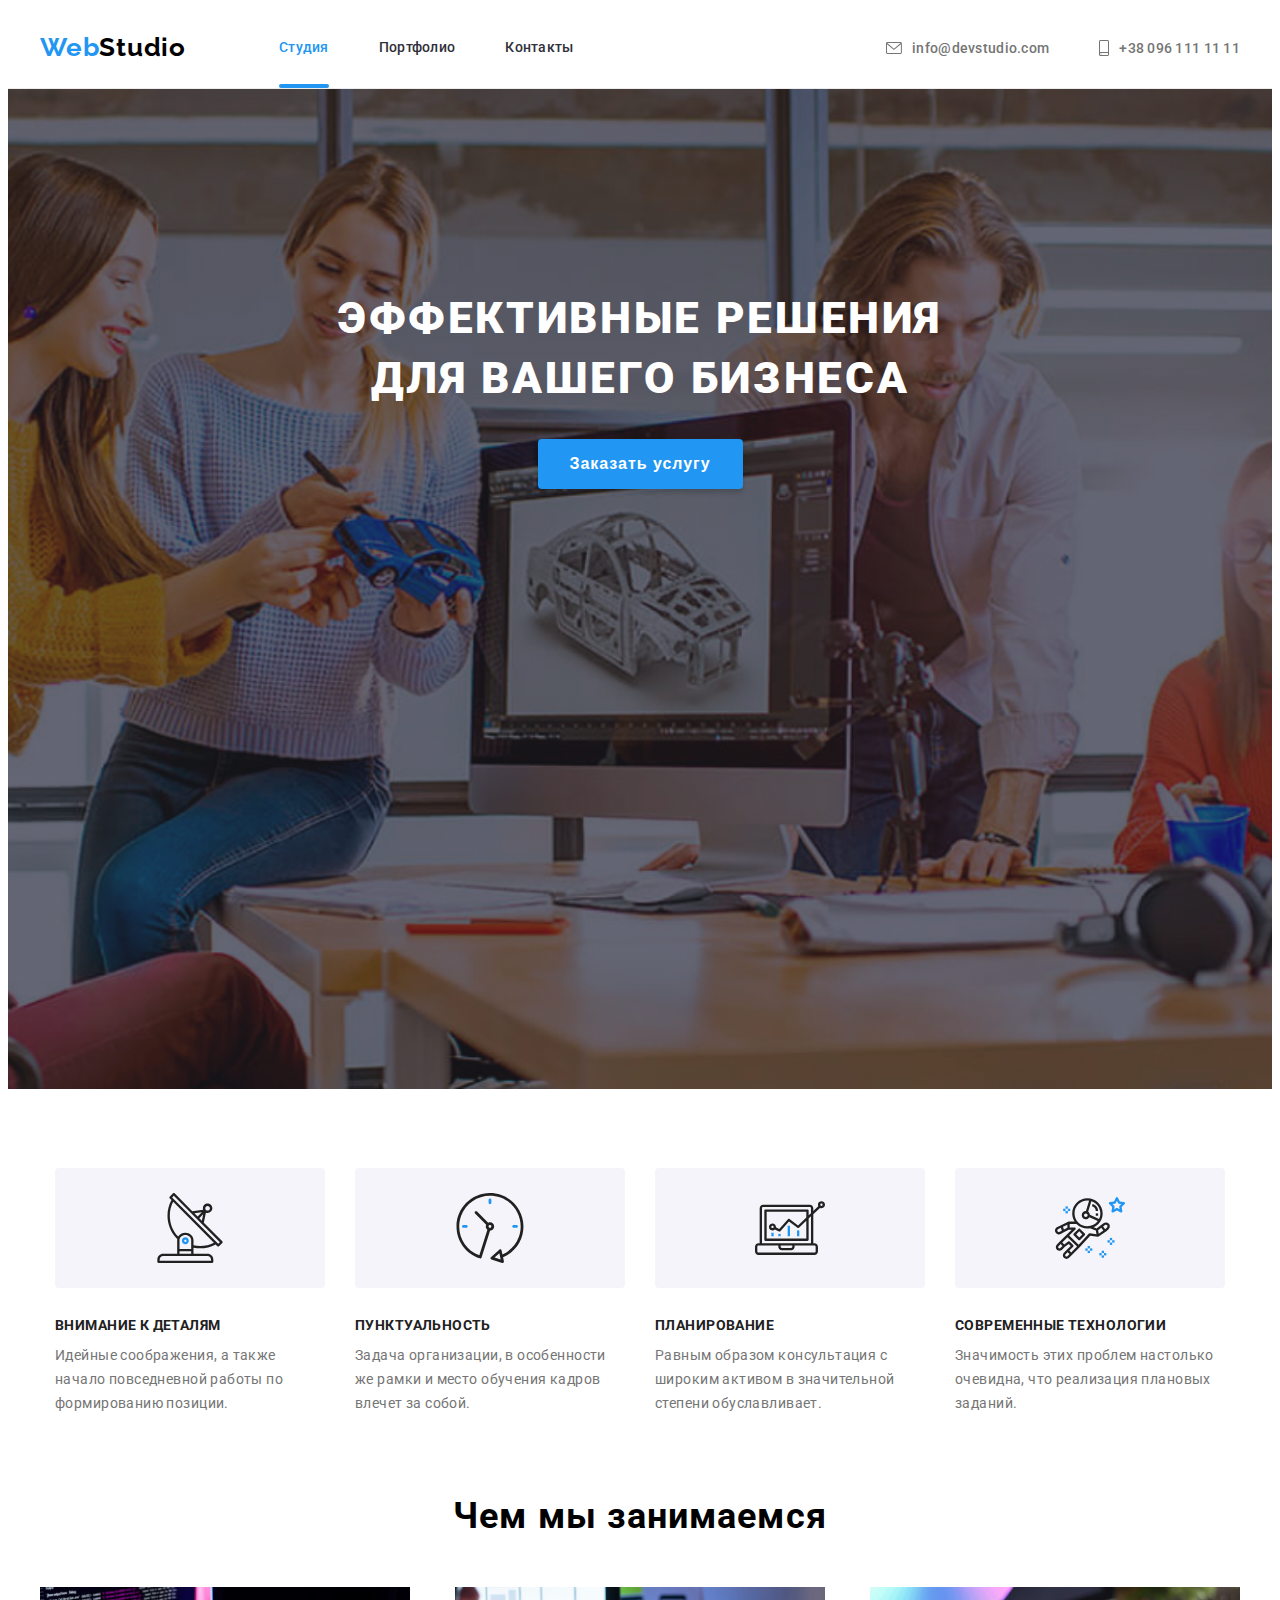
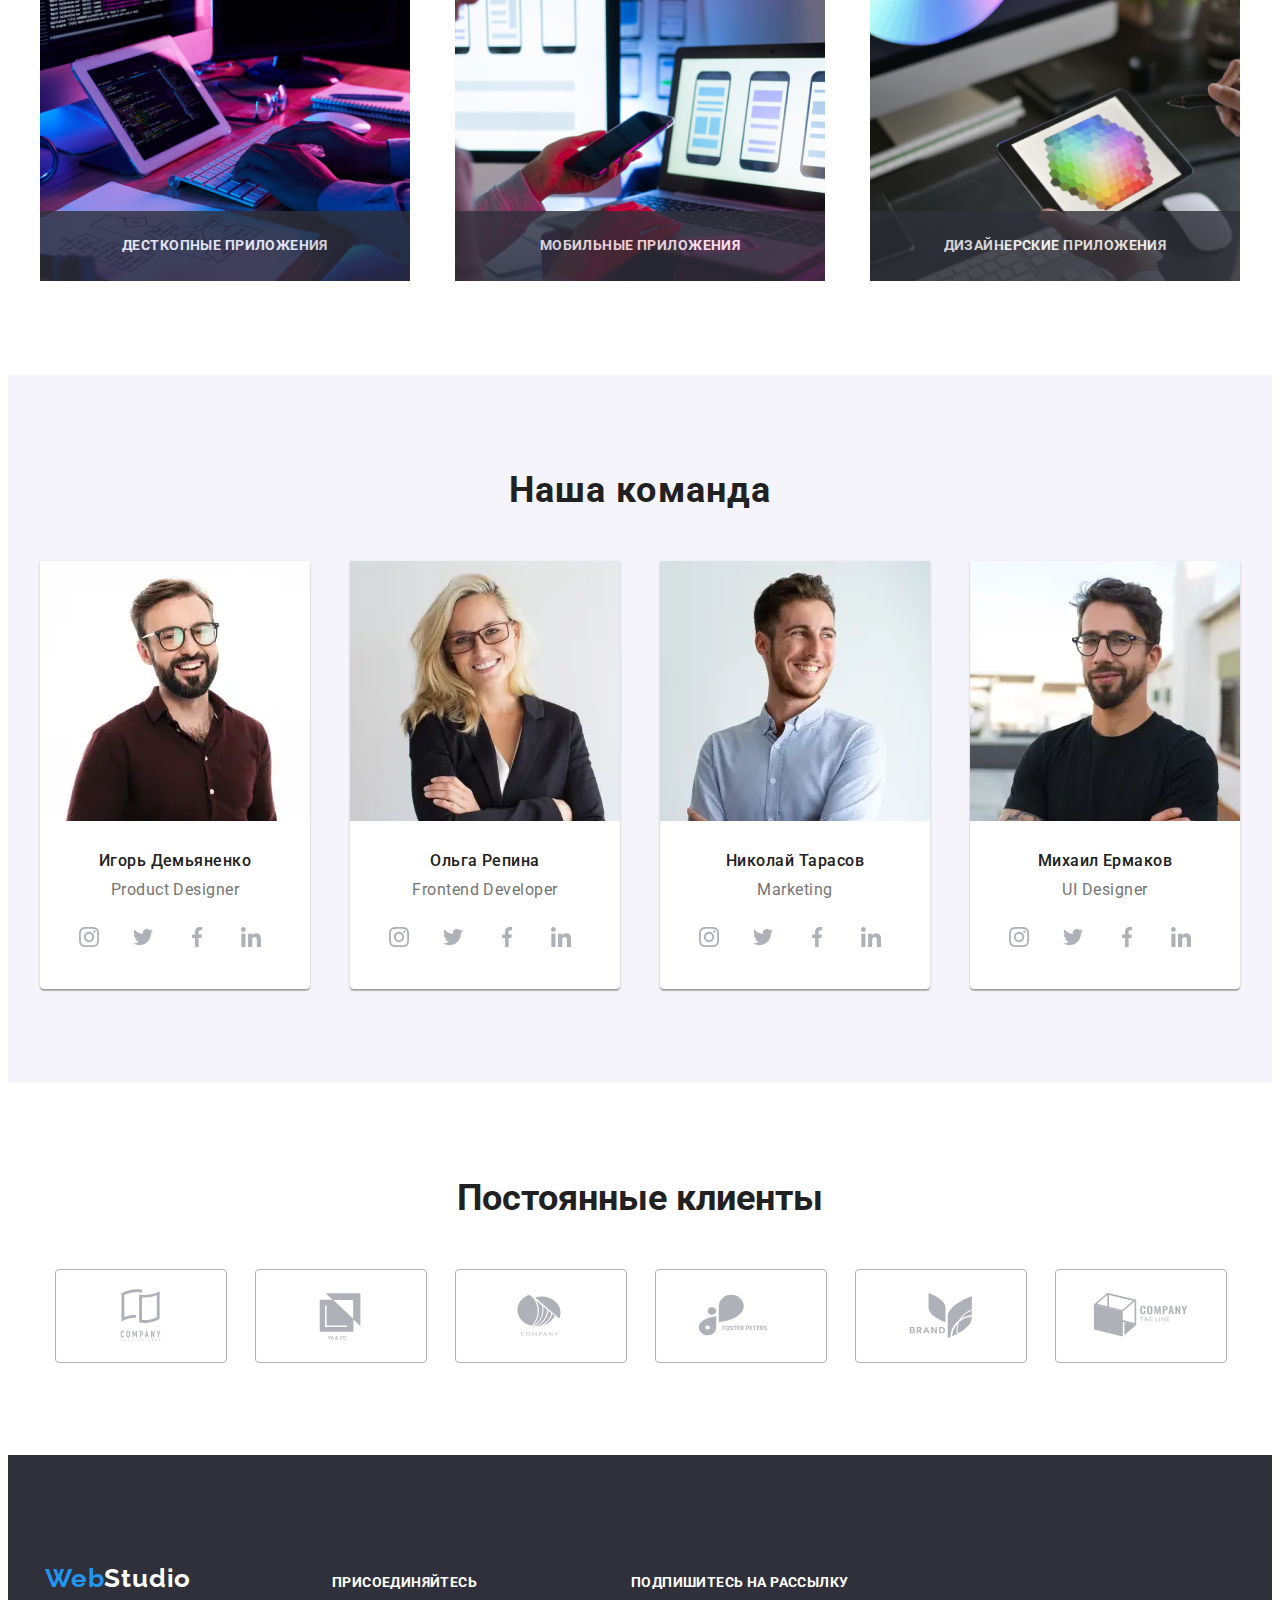
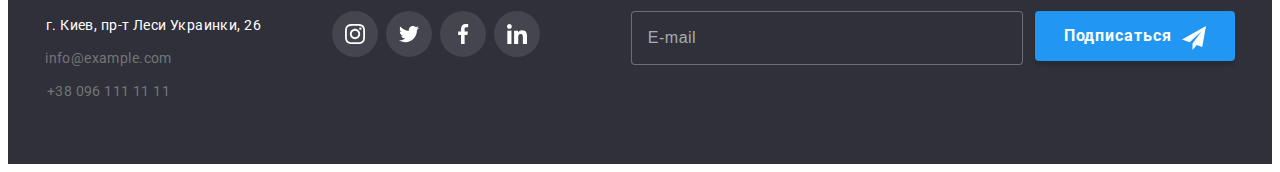
==== commit dcedef4e: "index.html hw-08" ====
--- a/index.html
+++ b/index.html
@@ -124,12 +124,12 @@
 
     <main>
       <!-- Hero -->
-      <!-- <section class="hero">
+      <section class="hero">
           <h1 class="hero__title">Эффективные решения для вашего бизнеса</h1>
           <button data-modal-open class="hero__button" type="button">
             Заказать услугу
           </button>
-      </section> -->
+      </section>
 
       <!--Advantages-->
       <section class="advantages">
@@ -244,7 +244,41 @@
           <h2 class="team__title">Наша команда</h2>
           <ul class="team__list">
             <li class="team__card">
-              <img
+              <picture>
+                <source
+                srcset="./images/team/team1200.1@1x.webp 1x, ./images/team/team1200.1@2x.webp 2x"
+                media="(min-width: 1200px)"
+                type="image/webp"
+                >
+                <source
+                srcset="./images/team/team1200.1@1x.jpg 1x, ./images/team/team1200.1@2x.jpg 2x"
+                media="(min-width: 1200px)"
+                type="image/jpg"
+                >
+                <source
+                srcset="./images/team/team768.1@1x.webp 1x, ./images/team/team768.1@2x.webp 2x"
+                media="(min-width: 768px)"
+                type="image/webp"
+                >
+                <source
+                srcset="./images/team/team768.1@1x.jpg 1x, ./images/team/team768.1@2x.jpg 2x"
+                media="(min-width: 768px)"
+                type="image/jpg"
+                >
+                <source
+                srcset="./images/team/team480.1@1x.webp 1x, ./images/team/team480.1@2x.webp 2x"
+                type="image/webp"
+                >
+                <source
+                srcset="./images/team/team480.1@1x.jpg 1x, ./images/team/team480.1@2x.jpg 2x"
+                type="image/jpg"
+                >
+                <img
+                class="team__img"
+                src="./images/team/team480.1@1x.jpg"
+                alt="Product Designer"/>
+              </picture>
+              <!-- <img
                 class="team__img"
                 src="./images/team/team480.1@1x.jpg"
                 alt="Product Designer"
@@ -252,7 +286,7 @@
                 ./images/team/team768.1@1x.jpg 354w, ./images/team/team768.1@2x.jpg 708w,
                 ./images/team/team1200.1@1x.jpg 270w, ./images/team/team1200.1@2x.jpg 540w"
                 sizes="(min-width: 1200px) 270px, (min-width: 768px) 354px, (min-width: 480px) 450px, 100vw"
-              />
+              /> -->
               <div class="team-wrapper">
                 <h3 class="team-wrapper__employee">Игорь Демьяненко</h3>
                 <p class="team-wrapper__profession">Product Designer</p>
@@ -305,7 +339,41 @@
               </div>
             </li>
             <li class="team__card">
-              <img
+              <picture>
+                <source
+                srcset="./images/team/team1200.2@1x.webp 1x, ./images/team/team1200.2@2x.webp 2x"
+                media="(min-width: 1200px)"
+                type="image/webp"
+                >
+                <source
+                srcset="./images/team/team1200.2@1x.jpg 1x, ./images/team/team1200.2@2x.jpg 2x"
+                media="(min-width: 1200px)"
+                type="image/jpg"
+                >
+                <source
+                srcset="./images/team/team768.2@1x.webp 1x, ./images/team/team768.2@2x.webp 2x"
+                media="(min-width: 768px)"
+                type="image/webp"
+                >
+                <source
+                srcset="./images/team/team768.2@1x.jpg 1x, ./images/team/team768.2@2x.jpg 2x"
+                media="(min-width: 768px)"
+                type="image/jpg"
+                >
+                <source
+                srcset="./images/team/team480.2@1x.webp 1x, ./images/team/team480.2@2x.webp 2x"
+                type="image/webp"
+                >
+                <source
+                srcset="./images/team/team480.2@1x.jpg 1x, ./images/team/team480.2@2x.jpg 2x"
+                type="image/jpg"
+                >
+                <img
+                class="team__img"
+                src="./images/team/team480.2@1x.jpg"
+                alt="Product Designer"/>
+              </picture>
+              <!-- <img
                 class="team__img"
                 src="./images/team/team480.2@1x.jpg"
                 alt="Frontend Developer"
@@ -313,7 +381,7 @@
                 ./images/team/team768.2@1x.jpg 354w, ./images/team/team768.2@2x.jpg 708w,
                 ./images/team/team1200.2@1x.jpg 270w, ./images/team/team1200.2@2x.jpg 540w"
                 sizes="(min-width: 1200px) 270px, (min-width: 768px) 354px, (min-width: 480px) 450px, 100vw"
-              />
+              /> -->
               <div class="team-wrapper">
                 <h3 class="team-wrapper__employee">Ольга Репина</h3>
                 <p class="team-wrapper__profession">Frontend Developer</p>
@@ -367,7 +435,41 @@
             </li>
 
             <li class="team__card">
-              <img
+              <picture>
+                <source
+                srcset="./images/team/team1200.3@1x.webp 1x, ./images/team/team1200.3@2x.webp 2x"
+                media="(min-width: 1200px)"
+                type="image/webp"
+                >
+                <source
+                srcset="./images/team/team1200.3@1x.jpg 1x, ./images/team/team1200.3@2x.jpg 2x"
+                media="(min-width: 1200px)"
+                type="image/jpg"
+                >
+                <source
+                srcset="./images/team/team768.3@1x.webp 1x, ./images/team/team768.3@2x.webp 2x"
+                media="(min-width: 768px)"
+                type="image/webp"
+                >
+                <source
+                srcset="./images/team/team768.3@1x.jpg 1x, ./images/team/team768.3@2x.jpg 2x"
+                media="(min-width: 768px)"
+                type="image/jpg"
+                >
+                <source
+                srcset="./images/team/team480.3@1x.webp 1x, ./images/team/team480.3@2x.webp 2x"
+                type="image/webp"
+                >
+                <source
+                srcset="./images/team/team480.3@1x.jpg 1x, ./images/team/team480.3@2x.jpg 2x"
+                type="image/jpg"
+                >
+                <img
+                class="team__img"
+                src="./images/team/team480.3@1x.jpg"
+                alt="Product Designer"/>
+              </picture>
+              <!-- <img
                 class="team__img"
                 src="./images/team/team480.3@1x.jpg"
                 alt="Marketing"
@@ -375,7 +477,7 @@
                 ./images/team/team768.3@1x.jpg 354w, ./images/team/team768.3@2x.jpg 708w,
                 ./images/team/team1200.3@1x.jpg 270w, ./images/team/team1200.3@2x.jpg 540w"
                 sizes="(min-width: 1200px) 270px, (min-width: 768px) 354px, (min-width: 480px) 450px, 100vw"
-              />
+              /> -->
               <div class="team-wrapper">
                 <h3 class="team-wrapper__employee">Николай Тарасов</h3>
                 <p class="team-wrapper__profession">Marketing</p>
@@ -428,7 +530,41 @@
               </div>
             </li>
             <li class="team__card">
-              <img
+              <picture>
+                <source
+                srcset="./images/team/team1200.4@1x.webp 1x, ./images/team/team1200.4@2x.webp 2x"
+                media="(min-width: 1200px)"
+                type="image/webp"
+                >
+                <source
+                srcset="./images/team/team1200.4@1x.jpg 1x, ./images/team/team1200.4@2x.jpg 2x"
+                media="(min-width: 1200px)"
+                type="image/jpg"
+                >
+                <source
+                srcset="./images/team/team768.4@1x.webp 1x, ./images/team/team768.4@2x.webp 2x"
+                media="(min-width: 768px)"
+                type="image/webp"
+                >
+                <source
+                srcset="./images/team/team768.4@1x.jpg 1x, ./images/team/team768.4@2x.jpg 2x"
+                media="(min-width: 768px)"
+                type="image/jpg"
+                >
+                <source
+                srcset="./images/team/team480.4@1x.webp 1x, ./images/team/team480.4@2x.webp 2x"
+                type="image/webp"
+                >
+                <source
+                srcset="./images/team/team480.4@1x.jpg 1x, ./images/team/team480.4@2x.jpg 2x"
+                type="image/jpg"
+                >
+                <img
+                class="team__img"
+                src="./images/team/team480.4@1x.jpg"
+                alt="Product Designer"/>
+              </picture>
+              <!-- <img
                 class="team__img"
                 src="./images/team/team480.4@1x.jpg"
                 alt="UI Designer"
@@ -436,7 +572,7 @@
                 ./images/team/team768.4@1x.jpg 354w, ./images/team/team768.4@2x.jpg 708w,
                 ./images/team/team1200.4@1x.jpg 270w, ./images/team/team1200.4@2x.jpg 540w"
                 sizes="(min-width: 1200px) 270px, (min-width: 768px) 354px, (min-width: 480px) 450px, 100vw"
-              />
+              /> -->
               <div class="team-wrapper">
                 <h3 class="team-wrapper__employee">Михаил Ермаков</h3>
                 <p class="team-wrapper__profession">UI Designer</p>
@@ -653,15 +789,15 @@
         </div>
     </footer>
     <!-- Backdrop -->
-    <!-- <div data-modal class="backdrop is-hidden">
+    <div data-modal class="backdrop is-hidden">
       <div class="modal-close">
         <button data-modal-close type="button" class="modal-close__button">
           <svg class="modal-close__icon">
             <use href="./images/sprite.svg#close-button-icon"></use>
           </svg>
-        </button> -->
+        </button>
         <!--Contacts-Form-->
-        <!-- <strong class="contacts-title">Оставьте свои данные, мы вам перезвоним</strong>
+        <strong class="contacts-title">Оставьте свои данные, мы вам перезвоним</strong>
         <form name="contacts-form" class="contacts-form">
           <label for="name" class="contacts-form__field"> 
             <span class="contacts-form-label">Имя</span>
@@ -706,7 +842,7 @@
           <button class="contacts-form-text__button" type="submit">Отправить</button>
         </form>
       </div>
-    </div> -->
+    </div>
     <script src="./js/modal.js"></script>
     <script src="./js/mobile-menu.js"></script>
   </body>
--- a/css/main.min.css
+++ b/css/main.min.css
@@ -1 +1 @@
-:root{--white: #fff;--dark-white: #f5f4fa;--black: #000;--dark-grey: #2F303A;--light-grey: #757575;--nero-grey: #212121;--aqua-blue: #2196f3;--btn-blue: #188ce8;--header-grey: #ECECEC;--border-grey: #EEEEEE;--border-second-color: #afb1b8;--transition-duration-function: 250ms cubic-bezier(0.4, 0, 0.2, 1);--backdrop-bg-color: #00000033;--modal-button-border: #0000001A}.visually-hidden{position:absolute;width:1px;height:1px;margin:-1px;margin:0;padding:0;overflow:hidden;border:0;clip:rect(0 0 0 0)}.mobile-menu__socials,.mobile-menu__contacts,.mobile-menu__nav,.page-footer__list,.footer-socials__list,.socials-list,.contacts-list,.navigation__list,.services__list,.advantages__list,.team__list,.projects-list,.portfolio-nav__list,.partners__list{list-style:none}.page-footer__maps,.projects-list__link{position:relative;text-decoration:none;-webkit-transition-property:color;transition-property:color;-webkit-transition-duration:250ms;transition-duration:250ms;-webkit-transition-timing-function:cubic-bezier(0.4, 0, 0.2, 1);transition-timing-function:cubic-bezier(0.4, 0, 0.2, 1)}.page-footer__maps:hover,.projects-list__link:hover,.page-footer__maps:focus,.projects-list__link:focus{color:var(--aqua-blue);fill:var(--aqua-blue)}body{font-family:"Roboto",sans-serif}header{border-bottom:1px solid var(--header-grey)}img{display:block;max-width:100%}textarea{resize:none;border:1px solid rgba(33,33,33,.2);border-radius:4px;padding:12px 16px;font-size:12px;line-height:1.17;letter-spacing:.01em;height:120px;margin-bottom:20px;cursor:pointer;-webkit-transition-property:border-color;transition-property:border-color;-webkit-transition-duration:250ms;transition-duration:250ms;-webkit-transition-timing-function:cubic-bezier(0.4, 0, 0.2, 1);transition-timing-function:cubic-bezier(0.4, 0, 0.2, 1)}h1,h2,h3,p{margin-top:0;margin-bottom:0}ul,ol{margin-top:0;margin-bottom:0;padding-left:0}.partners{padding-top:60px;padding-bottom:60px}.partners__title{color:var(--nero-grey);font-weight:700;font-size:36px;line-height:1.17;text-align:center;margin-bottom:50px}@media screen and (max-width: 1199px){.partners__title{color:var(--nero-grey);font-weight:700;font-size:28px;line-height:1.1785714286;text-align:center}}.partners__list{display:-webkit-box;display:-ms-flexbox;display:flex;-ms-flex-wrap:wrap;flex-wrap:wrap;-webkit-box-orient:horizontal;-webkit-box-direction:normal;-ms-flex-direction:row;flex-direction:row;-webkit-box-pack:center;-ms-flex-pack:center;justify-content:center;margin:-15px}.partners__item{width:210px;height:92px;margin:15px}.partners__link{width:100%;height:100%;display:-webkit-box;display:-ms-flexbox;display:flex;-webkit-box-pack:center;-ms-flex-pack:center;justify-content:center;-webkit-box-align:center;-ms-flex-align:center;align-items:center;border:1px solid var(--border-second-color);border-radius:4px;-webkit-transition-property:border-color;transition-property:border-color;-webkit-transition-duration:250ms;transition-duration:250ms;-webkit-transition-timing-function:cubic-bezier(0.4, 0, 0.2, 1);transition-timing-function:cubic-bezier(0.4, 0, 0.2, 1)}.partners__link:hover,.partners__link:focus{border-color:var(--aqua-blue);fill:var(--aqua-blue)}.partners__icon{fill:var(--border-second-color);-webkit-transition-property:fill;transition-property:fill;-webkit-transition-duration:250ms;transition-duration:250ms;-webkit-transition-timing-function:cubic-bezier(0.4, 0, 0.2, 1);transition-timing-function:cubic-bezier(0.4, 0, 0.2, 1)}.partners__link:hover .partners__icon,.partners__link:focus .partners__icon{border-color:var(--aqua-blue);fill:var(--aqua-blue)}@media screen and (min-width: 768px){.partners__item{width:226px}}@media screen and (min-width: 1200px){.partners{padding-top:94px;padding-bottom:94px}.partners__list{-ms-flex-wrap:nowrap;flex-wrap:nowrap}.partners__item{width:170px}}.portfolio-nav__list{margin-bottom:50px;display:-webkit-box;display:-ms-flexbox;display:flex;-webkit-box-pack:center;-ms-flex-pack:center;justify-content:center}.portfolio-nav__item:not(:last-child){margin-right:8px}.portfolio-nav__button{padding:6px 22px;font-weight:500;font-size:16px;line-height:1.62;text-align:center;letter-spacing:.03em;cursor:pointer;color:var(--nero-grey);border-radius:4px;border-color:rgba(0,0,0,0);-webkit-transition-property:color;transition-property:color;-webkit-transition-duration:250ms;transition-duration:250ms;-webkit-transition-timing-function:cubic-bezier(0.4, 0, 0.2, 1);transition-timing-function:cubic-bezier(0.4, 0, 0.2, 1)}.portfolio-nav__button:hover,.portfolio-nav__button:focus{background-color:var(--aqua-blue);-webkit-box-shadow:0px 3px 1px rgba(0,0,0,.1),0px 1px 2px rgba(0,0,0,.08),0px 2px 2px rgba(0,0,0,.12);box-shadow:0px 3px 1px rgba(0,0,0,.1),0px 1px 2px rgba(0,0,0,.08),0px 2px 2px rgba(0,0,0,.12);color:var(--dark-white)}.projects-list{display:-webkit-box;display:-ms-flexbox;display:flex;-ms-flex-wrap:wrap;flex-wrap:wrap;-ms-flex-preferred-size:calc(100% - 30px);flex-basis:calc(100% - 30px);margin:0;padding:0}.projects-list__item{display:-webkit-box;display:-ms-flexbox;display:flex;width:370px;margin-right:30px;margin-bottom:30px;background-color:var(--white);border:1px solid var(--border-grey)}.projects-list__item:hover,.projects-list__item:focus{-webkit-box-shadow:0px 1px 1px rgba(0,0,0,.12),0px 4px 4px rgba(0,0,0,.06),1px 4px 6px rgba(0,0,0,.16);box-shadow:0px 1px 1px rgba(0,0,0,.12),0px 4px 4px rgba(0,0,0,.06),1px 4px 6px rgba(0,0,0,.16)}.projects-list__item:nth-child(3n){margin-right:0px}.projects-list__item:nth-last-child(-n+3){margin-bottom:0px}.projects-list__link{display:inline-block;text-decoration:none;width:100%;height:100%;-webkit-transition-property:-webkit-box-shadow;transition-property:-webkit-box-shadow;transition-property:box-shadow;transition-property:box-shadow, -webkit-box-shadow;-webkit-transition-duration:250ms;transition-duration:250ms;-webkit-transition-timing-function:cubic-bezier(0.4, 0, 0.2, 1);transition-timing-function:cubic-bezier(0.4, 0, 0.2, 1)}.projects-list__link:hover,.projects-list__link:focus{-webkit-box-shadow:0px 4px 4px rgba(0,0,0,.25);box-shadow:0px 4px 4px rgba(0,0,0,.25)}.projects-thumb{position:relative;overflow:hidden}.overlay-container{position:absolute;top:0;left:0;width:100%;height:100%;-webkit-transform:translateY(200%);transform:translateY(200%);-webkit-transition-property:-webkit-transform;transition-property:-webkit-transform;transition-property:transform;transition-property:transform, -webkit-transform;-webkit-transition-duration:250ms;transition-duration:250ms;-webkit-transition-timing-function:cubic-bezier(0.4, 0, 0.2, 1);transition-timing-function:cubic-bezier(0.4, 0, 0.2, 1);background:var(--aqua-blue);padding:63px 23px}.projects-list__link:hover .overlay-container,.projects-list__link:focus .overlay-container{-webkit-transform:translateY(0);transform:translateY(0)}.overlay-container__text{font-size:18px;line-height:156%;color:var(--white)}.projects-border{padding:20px 24px;border-left:1px solid var(--border-grey);border-top:0;border-right:1px solid var(--border-grey);border-bottom:1px solid var(--border-grey)}.projects-border__title{margin-bottom:4px;font-weight:700;font-size:18px;line-height:2;letter-spacing:.06em;color:var(--nero-grey)}.projects-border__type{font-size:18px;line-height:1.88;letter-spacing:.03em;color:var(--light-grey)}.team{padding-top:94px;padding-bottom:94px;font-size:16px;line-height:1.19;letter-spacing:.03em;background-color:var(--dark-white)}.team__title{margin-bottom:50px;font-weight:700;font-size:36px;line-height:1.17;text-align:center;letter-spacing:.03em;color:var(--nero-grey)}.team__list{letter-spacing:.03em;display:-webkit-box;display:-ms-flexbox;display:flex;-webkit-box-orient:vertical;-webkit-box-direction:normal;-ms-flex-direction:column;flex-direction:column;-ms-flex-wrap:wrap;flex-wrap:wrap;-webkit-box-pack:justify;-ms-flex-pack:justify;justify-content:space-between}@media screen and (min-width: 768px){.team__list{-webkit-box-orient:horizontal;-webkit-box-direction:normal;-ms-flex-direction:row;flex-direction:row;-ms-flex-wrap:wrap;flex-wrap:wrap;-webkit-box-pack:justify;-ms-flex-pack:justify;justify-content:space-between}}.team__card{background-color:var(--white);border-radius:0px 0px 4px 4px;-webkit-box-shadow:0px 1px 3px rgba(0,0,0,.12),0px 1px 1px rgba(0,0,0,.14),0px 2px 1px rgba(0,0,0,.2);box-shadow:0px 1px 3px rgba(0,0,0,.12),0px 1px 1px rgba(0,0,0,.14),0px 2px 1px rgba(0,0,0,.2)}@media screen and (max-width: 1199px){.team__card{margin-bottom:30px}}@media screen and (min-width: 1200px){.team__card:not(:nth-child(4n)){margin-right:30px}}.team-wrapper{padding-top:30px;padding-bottom:30px}.team-wrapper__employee{margin-bottom:10px;font-weight:500;font-size:16px;line-height:1.19;text-align:center;letter-spacing:.03em;color:var(--nero-grey)}.team-wrapper__profession{margin-bottom:16px;font-size:16px;line-height:1.19;text-align:center;letter-spacing:.03em;color:var(--light-grey)}.advantages{padding-top:60px;padding-bottom:60px}.advantages__item{max-width:450px}.advantages-box{width:100%;height:120px;display:-webkit-box;display:-ms-flexbox;display:flex;-webkit-box-pack:center;-ms-flex-pack:center;justify-content:center;-webkit-box-align:center;-ms-flex-align:center;align-items:center;background-color:var(--dark-white);margin-bottom:30px;border-radius:4px}.advantages-box__icon{margin:25px 100px;width:70px;height:70px;background-position:center}.advantages__title{margin-bottom:10px;font-weight:700;font-size:14px;line-height:1.14;text-align:center;letter-spacing:.03em;text-transform:uppercase;color:var(--nero-grey)}.advantages__text{font-size:14px;line-height:1.71;letter-spacing:.03em;color:var(--light-grey)}@media screen and (max-width: 767px){.advantages__item:not(:last-child){margin-bottom:30px}}@media screen and (min-width: 768px){.advantages__list{display:-webkit-box;display:-ms-flexbox;display:flex;-ms-flex-wrap:wrap;flex-wrap:wrap;-webkit-box-pack:justify;-ms-flex-pack:justify;justify-content:space-between;margin:-15px}.advantages__item{max-width:354px;margin:15px}.advantages__title{text-align:start}}@media screen and (min-width: 1200px){.advantages{padding-top:94px;padding-bottom:94px;background-color:var(--white)}.advantages__list{-ms-flex-wrap:nowrap;flex-wrap:nowrap;-webkit-box-pack:center;-ms-flex-pack:center;justify-content:center}.advantages__item{max-width:270px;margin:0px;-ms-flex-preferred-size:calc((100% - 90px)/4);flex-basis:calc((100% - 90px)/4)}.advantages__item:not(:last-child){margin-right:30px}.advantages-box{width:270px;background-color:var(--dark-white)}}.services{padding-top:0px;padding-bottom:94px}@media screen and (max-width: 1199px){.services{display:none}}.services__title{margin-bottom:50px;font-weight:700;font-size:36px;line-height:1.17;letter-spacing:.03em;text-align:center;color:var(--black)}.services__list{display:-webkit-box;display:-ms-flexbox;display:flex;-webkit-box-pack:justify;-ms-flex-pack:justify;justify-content:space-between;display:flex}.services__item{position:relative}.services__item:not(:last-child){margin-right:30px}.services-box{position:relative}.services-box__img{display:block}.services-textbox{position:absolute;bottom:0;right:0;display:-webkit-box;display:-ms-flexbox;display:flex;-webkit-box-pack:center;-ms-flex-pack:center;justify-content:center;-webkit-box-align:center;-ms-flex-align:center;align-items:center;width:370px;height:70px;background:var(--dark-grey);opacity:.8}.services-textbox__text{font-weight:700;font-size:14px;line-height:1.1;letter-spacing:.03em;text-align:center;text-transform:uppercase;color:var(--white)}.hero{padding-top:200px;padding-bottom:200px;margin:auto;max-width:1600px;height:600px;background-color:var(--dark-grey);background-image:-webkit-gradient(linear, left top, right top, from(rgba(47, 48, 58, 0.4)), to(rgba(47, 48, 58, 0.4))),url(../images/hero/bg.jpeg.jpg);background-image:linear-gradient(to right, rgba(47, 48, 58, 0.4), rgba(47, 48, 58, 0.4)),url(../images/hero/bg.jpeg.jpg);background-repeat:no-repeat;background-position:center;background-size:cover;text-align:center}.hero__title{margin-bottom:30px;margin:0 auto 30px auto;width:696px;font-weight:900;font-size:44px;line-height:1.36;text-align:center;letter-spacing:.06em;text-transform:uppercase;color:var(--white)}.hero__button{margin:0 auto;padding:10px 32px;font-weight:700;font-size:16px;line-height:1.88;letter-spacing:.06em;cursor:pointer;color:var(--white);background-color:var(--aqua-blue);border:none;display:block;outline:none;-webkit-box-shadow:0px 4px 4px rgba(0,0,0,.15);box-shadow:0px 4px 4px rgba(0,0,0,.15);border-radius:4px;-webkit-transition-property:background-color;transition-property:background-color;-webkit-transition-duration:250ms;transition-duration:250ms;-webkit-transition-timing-function:cubic-bezier(0.4, 0, 0.2, 1);transition-timing-function:cubic-bezier(0.4, 0, 0.2, 1)}.hero__button:hover,.hero__button:focus{background-color:var(--btn-blue);color:var(--white)}.backdrop{position:fixed;top:0;left:0;width:100%;height:100%;background-color:var(--backdrop-bg-color);z-index:100;-webkit-transition-property:overflow,opacity;transition-property:overflow,opacity;-webkit-transition-duration:250ms;transition-duration:250ms;-webkit-transition-timing-function:cubic-bezier(0.4, 0, 0.2, 1);transition-timing-function:cubic-bezier(0.4, 0, 0.2, 1)}.backdrop.is-hidden{overflow:hidden;opacity:0;pointer-events:none}.backdrop.is-hidden .modal-close{-webkit-transform:translate(-50%, -50%) scale(0.8);transform:translate(-50%, -50%) scale(0.8)}.modal-close{position:absolute;min-width:530px;min-height:580px;background-color:var(--white);top:50%;left:50%;padding:40px;-webkit-box-shadow:0px 1px 3px rgba(0,0,0,.12),0px 1px 1px rgba(0,0,0,.14),0px 2px 1px rgba(0,0,0,.2);box-shadow:0px 1px 3px rgba(0,0,0,.12),0px 1px 1px rgba(0,0,0,.14),0px 2px 1px rgba(0,0,0,.2);border-radius:4px;-webkit-transform:translate(-50%, -50%) scale(1);transform:translate(-50%, -50%) scale(1);-webkit-transition-property:opacity;transition-property:opacity;-webkit-transition-duration:250ms;transition-duration:250ms;-webkit-transition-timing-function:cubic-bezier(0.4, 0, 0.2, 1);transition-timing-function:cubic-bezier(0.4, 0, 0.2, 1)}.modal-close__button{position:absolute;top:8px;right:8px;width:30px;height:30px;background-color:rgba(0,0,0,0);border:1px solid rgba(0,0,0,.1);padding:0;border-radius:50%;display:-webkit-box;display:-ms-flexbox;display:flex;-webkit-box-pack:center;-ms-flex-pack:center;justify-content:center;-webkit-box-align:center;-ms-flex-align:center;align-items:center;cursor:pointer;-webkit-transition-property:color;transition-property:color;-webkit-transition-duration:250ms;transition-duration:250ms;-webkit-transition-timing-function:cubic-bezier(0.4, 0, 0.2, 1);transition-timing-function:cubic-bezier(0.4, 0, 0.2, 1)}.modal-close__button:hover,.modal-close__button:focus{fill:var(--btn-blue)}.modal-close__icon{width:18px;height:18px;-webkit-transition-property:fill;transition-property:fill;-webkit-transition-duration:250ms;transition-duration:250ms;-webkit-transition-timing-function:cubic-bezier(0.4, 0, 0.2, 1);transition-timing-function:cubic-bezier(0.4, 0, 0.2, 1)}.contacts-title{font-family:"Roboto";font-weight:700;font-size:20px;line-height:1.15;text-align:center;letter-spacing:.03em;margin-bottom:12px;display:block;color:var(--nero-grey)}.contacts-form-label{font-family:"Roboto";font-size:12px;line-height:1.1666666667;letter-spacing:.01em;display:-webkit-inline-box;display:-ms-inline-flexbox;display:inline-flex;color:var(--light-grey);margin-bottom:4px}.contacts-form-box{position:relative;display:block}.contacts-form-box__icon{position:absolute;width:18px;height:18px;left:12px;top:50%;fill:var(--nero-grey);-webkit-transform:translateY(-50%);transform:translateY(-50%);-webkit-transition-property:fill;transition-property:fill;-webkit-transition-duration:250ms;transition-duration:250ms;-webkit-transition-timing-function:cubic-bezier(0.4, 0, 0.2, 1);transition-timing-function:cubic-bezier(0.4, 0, 0.2, 1)}.contacts-form-box__name:hover+.contacts-form-box__icon{fill:var(--aqua-blue)}.contacts-form-box__name{display:block;width:100%;height:40px;border:1px solid rgba(33,33,33,.2);border-radius:4px;padding-left:42px;margin-bottom:10px;cursor:pointer;-webkit-transition-property:border-color;transition-property:border-color;-webkit-transition-duration:250ms;transition-duration:250ms;-webkit-transition-timing-function:cubic-bezier(0.4, 0, 0.2, 1);transition-timing-function:cubic-bezier(0.4, 0, 0.2, 1)}.contacts-form-box__name:hover,.contacts-form-box__name:focus{outline:none;border-color:var(--aqua-blue)}textarea{resize:none;border:1px solid rgba(33,33,33,.2);border-radius:4px;padding:12px 16px;font-size:12px;line-height:1.17;letter-spacing:.01em;height:120px;margin-bottom:20px;cursor:pointer;-webkit-transition-property:border-color;transition-property:border-color;-webkit-transition-duration:250ms;transition-duration:250ms;-webkit-transition-timing-function:cubic-bezier(0.4, 0, 0.2, 1);transition-timing-function:cubic-bezier(0.4, 0, 0.2, 1)}textarea:hover,textarea:focus{outline:none;border-color:var(--aqua-blue)}.contacts-form-comment{width:100%}.contacts-form-comment::-webkit-input-placeholder{font-size:12px;line-height:1.17;letter-spacing:.01em;color:rgba(117,117,117,.5)}.contacts-form-comment::-moz-placeholder{font-size:12px;line-height:1.17;letter-spacing:.01em;color:rgba(117,117,117,.5)}.contacts-form-comment:-ms-input-placeholder{font-size:12px;line-height:1.17;letter-spacing:.01em;color:rgba(117,117,117,.5)}.contacts-form-comment::-ms-input-placeholder{font-size:12px;line-height:1.17;letter-spacing:.01em;color:rgba(117,117,117,.5)}.contacts-form-comment::placeholder{font-size:12px;line-height:1.17;letter-spacing:.01em;color:rgba(117,117,117,.5)}.contacts-form-checkbox{position:relative;display:-webkit-box;display:-ms-flexbox;display:flex;-webkit-box-align:center;-ms-flex-align:center;align-items:center;margin-bottom:30px}.contacts-form-checkbox__input{outline:2px solid var(--black)}.hidden-checkbox{position:absolute;width:1px;height:1px;overflow:hidden;border:0;clip:rect(0 0 0 0)}.use-box{-webkit-transition-property:opacity;transition-property:opacity;-webkit-transition-duration:250ms;transition-duration:250ms;-webkit-transition-timing-function:cubic-bezier(0.4, 0, 0.2, 1);transition-timing-function:cubic-bezier(0.4, 0, 0.2, 1)}.use-accept{opacity:0;-webkit-transition-property:opacity;transition-property:opacity;-webkit-transition-duration:250ms;transition-duration:250ms;-webkit-transition-timing-function:cubic-bezier(0.4, 0, 0.2, 1);transition-timing-function:cubic-bezier(0.4, 0, 0.2, 1)}.contacts-form-checkbox__input:checked+.contacts-form-checkbox__icon .use-accept{opacity:1}.contacts-form-checkbox__input:checked+.contacts-form-checkbox__icon .use-box{opacity:0}.contacts-form-checkbox__icon{position:absolute;top:40%;left:12px;-webkit-transform:translateY(-40%);transform:translateY(-40%);cursor:pointer;width:16px;height:15px}.contacts-form-text{-webkit-user-select:none;-moz-user-select:none;-ms-user-select:none;user-select:none;font-size:14px;line-height:1.7142857143;letter-spacing:.03em;color:var(--light-grey);margin-left:35px}.contacts-form-text__link{color:var(--aqua-blue);-webkit-text-decoration-line:underline;text-decoration-line:underline}.contacts-form-text__button{display:-webkit-box;display:-ms-flexbox;display:flex;-webkit-box-align:center;-ms-flex-align:center;align-items:center;-webkit-box-pack:center;-ms-flex-pack:center;justify-content:center;width:200px;height:50px;margin:0 auto;padding:10px 56px;font-family:"Roboto";font-weight:700;font-size:16px;line-height:1.88;letter-spacing:.06em;text-align:center;text-decoration:none;cursor:pointer;color:var(--white);background:var(--aqua-blue);border:none;-webkit-box-shadow:0px 4px 4px rgba(0,0,0,.15);box-shadow:0px 4px 4px rgba(0,0,0,.15);border-radius:4px;-webkit-transition-property:background;transition-property:background;-webkit-transition-duration:250ms;transition-duration:250ms;-webkit-transition-timing-function:cubic-bezier(0.4, 0, 0.2, 1);transition-timing-function:cubic-bezier(0.4, 0, 0.2, 1)}.contacts-form-text__button:hover,.contacts-form-text__button:focus{background-color:var(--btn-blue);color:var(--white)}.container{width:100%;margin-left:auto;margin-right:auto;padding-left:15px;padding-right:15px}@media screen and (min-width: 480px){.container{width:480px}}@media screen and (min-width: 768px){.container{width:768px}}@media screen and (min-width: 1200px){.container{width:1200px}}@media screen and (min-width: 768px){.navigation{display:-webkit-box;display:-ms-flexbox;display:flex;-webkit-box-align:center;-ms-flex-align:center;align-items:center;-webkit-box-pack:justify;-ms-flex-pack:justify;justify-content:space-between}}.navigation__list{display:none}@media screen and (min-width: 768px){.navigation__list{display:-webkit-box;display:-ms-flexbox;display:flex;margin-left:88px}}@media screen and (min-width: 1200px){.navigation__list{display:-webkit-box;display:-ms-flexbox;display:flex;margin-left:93px}}.navigation__item:not(:last-child){margin-right:50px}.navigation__link{position:relative;padding:32px 0 32px;display:block;font-weight:500;font-size:14px;line-height:1.14;letter-spacing:.02em;color:var(--dark-grey);text-decoration:none;-webkit-transition-property:color;transition-property:color;-webkit-transition-duration:250ms;transition-duration:250ms;-webkit-transition-timing-function:cubic-bezier(0.4, 0, 0.2, 1);transition-timing-function:cubic-bezier(0.4, 0, 0.2, 1)}.navigation__link:hover,.navigation__link:focus{color:var(--aqua-blue)}.navigation__link.navigation__link--current{position:relative;color:var(--aqua-blue)}.navigation__link--current::after{content:"";width:100%;height:4px;position:absolute;right:0;bottom:0px;background-color:var(--aqua-blue);border-radius:2px}.address{margin-top:20px;font-style:inherit;letter-spacing:.03em}.section{padding-top:94px;padding-bottom:94px}.logo{font-family:"Raleway",sans-serif;font-weight:700;font-size:26px;line-height:1.1923076923;letter-spacing:.03em;color:var(--aqua-blue);text-decoration:none}.logo-part-header{font-family:"Raleway",sans-serif;font-weight:700;font-size:26px;line-height:1.1923076923;letter-spacing:.03em;color:var(--black)}.logo-footer{font-family:"Raleway",sans-serif;font-weight:700;font-size:26px;line-height:1.1923076923;letter-spacing:.03em;color:var(--aqua-blue);text-decoration:none}.logo-part-footer{font-family:"Raleway",sans-serif;font-weight:700;font-size:26px;line-height:1.1923076923;letter-spacing:.03em;color:var(--white)}.contacts-list{display:none}@media screen and (min-width: 768px){.contacts-list{display:block;margin-left:auto}}@media screen and (min-width: 1200px){.contacts-list{display:-webkit-box;display:-ms-flexbox;display:flex;margin-left:auto}}@media screen and (min-width: 768px){.contacts__item:not(:last-child){margin-bottom:10px}}@media screen and (min-width: 1200px){.contacts__item:not(:last-child){margin-bottom:0;margin-right:50px}}.contacts__icon{fill:currentColor;margin-right:10px;-webkit-transition-property:fill;transition-property:fill;-webkit-transition-duration:250ms;transition-duration:250ms;-webkit-transition-timing-function:cubic-bezier(0.4, 0, 0.2, 1);transition-timing-function:cubic-bezier(0.4, 0, 0.2, 1)}@media screen and (min-width: 768px){.contacts__link{display:-webkit-box;display:-ms-flexbox;display:flex;-webkit-box-align:center;-ms-flex-align:center;align-items:center;font-weight:500;font-size:14px;line-height:16px;letter-spacing:.02em;text-decoration:none;color:var(--light-grey);-webkit-transition-property:color,fill;transition-property:color,fill;-webkit-transition-duration:250ms;transition-duration:250ms;-webkit-transition-timing-function:cubic-bezier(0.4, 0, 0.2, 1);transition-timing-function:cubic-bezier(0.4, 0, 0.2, 1)}.contacts__link:hover,.contacts__link:focus{color:var(--aqua-blue);fill:var(--aqua-blue)}}.page-header{font-weight:500;font-size:14px;line-height:1.1428571429;letter-spacing:.02em;border-bottom:1px solid var(--header-grey)}.page-header__container{display:-webkit-box;display:-ms-flexbox;display:flex;-webkit-box-align:center;-ms-flex-align:center;align-items:center;-webkit-box-pack:justify;-ms-flex-pack:justify;justify-content:space-between}.socials-list{display:-webkit-box;display:-ms-flexbox;display:flex;margin:0;padding:0;-webkit-box-pack:center;-ms-flex-pack:center;justify-content:center;list-style:none}.socials-list__item{margin-right:10px;display:-webkit-box;display:-ms-flexbox;display:flex;-ms-flex-preferred-size:calc(16.6666666667% - 30px);flex-basis:calc(16.6666666667% - 30px)}.socials-list__link{display:-webkit-box;display:-ms-flexbox;display:flex;-webkit-box-align:center;-ms-flex-align:center;align-items:center;-webkit-box-pack:center;-ms-flex-pack:center;justify-content:center;width:44px;height:44px;border-radius:50%;background-color:var(--white);-webkit-transition-property:background-color;transition-property:background-color;-webkit-transition-duration:250ms;transition-duration:250ms;-webkit-transition-timing-function:cubic-bezier(0.4, 0, 0.2, 1);transition-timing-function:cubic-bezier(0.4, 0, 0.2, 1)}.socials-list__link:not(:last-child){margin-right:10px}.socials-list__link:hover,.socials-list__link:focus{background-color:var(--aqua-blue)}.socials-list__link:hover .socials-list__icon,.socials-list__link:focus .socials-list__icon{fill:var(--white)}.socials-list__icon{width:20px;height:20px;fill:var(--border-second-color)}.footer-socials{-webkit-box-align:center;-ms-flex-align:center;align-items:center;-webkit-box-pack:center;-ms-flex-pack:center;justify-content:center;text-align:center;margin-bottom:60px}.footer-socials__title{margin-bottom:20px;font-weight:700;font-size:14px;line-height:1.14;letter-spacing:.03em;text-transform:uppercase;color:var(--white)}.footer-socials__list{display:-webkit-box;display:-ms-flexbox;display:flex;-webkit-box-align:center;-ms-flex-align:center;align-items:center;-webkit-box-pack:center;-ms-flex-pack:center;justify-content:center}.footer-socials__item{width:44px;height:44px}.footer-socials__item:not(:last-child){margin-right:10px}.footer-socials__link{display:-webkit-box;display:-ms-flexbox;display:flex;-webkit-box-align:center;-ms-flex-align:center;align-items:center;-webkit-box-pack:center;-ms-flex-pack:center;justify-content:center;cursor:pointer;width:44px;height:44px;border-radius:50%;border:1px solid rgba(0,0,0,0);color:var(--white);background-color:rgba(255,255,255,.1)}.footer-socials__link{-webkit-transition-property:background-color;transition-property:background-color;-webkit-transition-duration:250ms;transition-duration:250ms;-webkit-transition-timing-function:cubic-bezier(0.4, 0, 0.2, 1);transition-timing-function:cubic-bezier(0.4, 0, 0.2, 1)}.footer-socials__link:hover,.footer-socials__link:focus{color:var(--white);background-color:var(--aqua-blue)}.footer-socials__icon{fill:var(--white)}@media screen and (max-width: 767px){.footer-socials{margin-top:60px}}@media screen and (min-width: 1200px){.footer-socials{margin-bottom:0}.footer-socials__title{text-align:left}}.page-footer{padding-top:60px;padding-bottom:60px;background-color:var(--dark-grey)}.page-footer__list{display:-webkit-box;display:-ms-flexbox;display:flex;-webkit-box-orient:vertical;-webkit-box-direction:normal;-ms-flex-direction:column;flex-direction:column;-webkit-box-align:center;-ms-flex-align:center;align-items:center}.page-footer__item:not(:last-child){margin-bottom:8px}.address{font-style:inherit}.address-wrapper{text-align:center}.page-footer__maps{font-style:inherit;font-size:14px;line-height:1.7;letter-spacing:.03em;color:var(--white);-webkit-transition-property:color;transition-property:color;-webkit-transition-duration:250ms;transition-duration:250ms;-webkit-transition-timing-function:cubic-bezier(0.4, 0, 0.2, 1);transition-timing-function:cubic-bezier(0.4, 0, 0.2, 1)}.page-footer__maps:hover,.page-footer__maps:focus{color:var(--aqua-blue)}.page-footer__mail{font-size:14px;line-height:1.7;letter-spacing:.03em;color:var(--light-grey);text-decoration:none}.page-footer__mail:hover,.page-footer__mail:focus{color:var(--aqua-blue)}.page-footer__mail{-webkit-transition-property:color;transition-property:color;-webkit-transition-duration:250ms;transition-duration:250ms;-webkit-transition-timing-function:cubic-bezier(0.4, 0, 0.2, 1);transition-timing-function:cubic-bezier(0.4, 0, 0.2, 1)}.page-footer__phone{font-size:14px;line-height:1.7;letter-spacing:.03em;color:var(--light-grey);text-decoration:none}.page-footer__phone:hover,.page-footer__phone:focus{color:var(--aqua-blue)}.page-footer__phone{-webkit-transition-property:color;transition-property:color;-webkit-transition-duration:250ms;transition-duration:250ms;-webkit-transition-timing-function:cubic-bezier(0.4, 0, 0.2, 1);transition-timing-function:cubic-bezier(0.4, 0, 0.2, 1)}@media screen and (min-width: 768px){.page-footer__wrapper{display:-webkit-box;display:-ms-flexbox;display:flex;-ms-flex-wrap:wrap;flex-wrap:wrap;-webkit-box-align:baseline;-ms-flex-align:baseline;align-items:baseline;-webkit-box-pack:center;-ms-flex-pack:center;justify-content:center}.address-wrapper{margin-right:165px}}@media screen and (min-width: 1200px){.page-footer__wrapper{-ms-flex-wrap:nowrap;flex-wrap:nowrap}.address-wrapper{margin-right:70px;text-align:left;margin-bottom:0}.page-footer__item:not(:first-child){padding-right:90px}.page-footer__item:not(:last-child){margin-bottom:9px}.page-footer{display:block}}.footer-newsletter{-webkit-box-align:center;-ms-flex-align:center;align-items:center;-webkit-box-pack:center;-ms-flex-pack:center;justify-content:center;text-align:center}.footer-newsletter__text{display:block;margin-bottom:20px;font-weight:700;font-size:14px;line-height:1.14;letter-spacing:.03em;text-transform:uppercase;color:var(--white)}.footer-newsletter__input{width:100%;height:50px;padding-left:16px;padding-right:16px;margin-bottom:20px;border-radius:4px;border:1px solid rgba(255,255,255,.3);background-color:var(--dark-grey);color:var(--white);cursor:pointer;-webkit-transition-property:border-color;transition-property:border-color;-webkit-transition-duration:250ms;transition-duration:250ms;-webkit-transition-timing-function:cubic-bezier(0.4, 0, 0.2, 1);transition-timing-function:cubic-bezier(0.4, 0, 0.2, 1)}.footer-newsletter__input:hover,.footer-newsletter__input:focus{outline:none;border-color:var(--aqua-blue)}.footer-newsletter__form{display:-webkit-box;display:-ms-flexbox;display:flex;-webkit-box-orient:vertical;-webkit-box-direction:normal;-ms-flex-direction:column;flex-direction:column;-webkit-box-align:center;-ms-flex-align:center;align-items:center}.footer-newsletter__input::-webkit-input-placeholder{font-size:16px;line-height:1.25;letter-spacing:.03em;color:rgba(255,255,255,.6)}.footer-newsletter__input::-moz-placeholder{font-size:16px;line-height:1.25;letter-spacing:.03em;color:rgba(255,255,255,.6)}.footer-newsletter__input:-ms-input-placeholder{font-size:16px;line-height:1.25;letter-spacing:.03em;color:rgba(255,255,255,.6)}.footer-newsletter__input::-ms-input-placeholder{font-size:16px;line-height:1.25;letter-spacing:.03em;color:rgba(255,255,255,.6)}.footer-newsletter__input::placeholder{font-size:16px;line-height:1.25;letter-spacing:.03em;color:rgba(255,255,255,.6)}.footer-newsletter__button{display:-webkit-inline-box;display:-ms-inline-flexbox;display:inline-flex;-webkit-box-align:center;-ms-flex-align:center;align-items:center;-webkit-box-pack:center;-ms-flex-pack:center;justify-content:center;width:200px;height:50px;border:none;border-radius:4px;padding-left:28px;padding-right:28px;background:var(--aqua-blue);-webkit-box-shadow:0px 4px 4px rgba(0,0,0,.15);box-shadow:0px 4px 4px rgba(0,0,0,.15);color:var(--white);font-family:"Roboto";font-weight:700;font-size:16px;line-height:1.87;display:-webkit-box;display:-ms-flexbox;display:flex;align-items:center;text-align:center;letter-spacing:.06em;cursor:pointer;-webkit-transition-property:background-color;transition-property:background-color;-webkit-transition-duration:250ms;transition-duration:250ms;-webkit-transition-timing-function:cubic-bezier(0.4, 0, 0.2, 1);transition-timing-function:cubic-bezier(0.4, 0, 0.2, 1)}.footer-newsletter__button:hover,.footer-newsletter__button:focus{background-color:var(--btn-blue)}.footer-newsletter-box{margin-left:10px;margin-top:13px}.footer-newsletter-box__icon{width:24px;height:24px;fill:var(--white)}@media screen and (min-width: 768px){.footer-newsletter{margin-top:60px}.footer-newsletter__input{width:450px}}@media screen and (min-width: 1200px){.footer-newsletter__text{text-align:left}.footer-newsletter__form{-webkit-box-orient:horizontal;-webkit-box-direction:normal;-ms-flex-direction:row;flex-direction:row;-webkit-box-align:normal;-ms-flex-align:normal;align-items:normal}.footer-newsletter{margin-left:93px}.footer-newsletter__input{margin-bottom:0px;margin-right:12px;width:358px}}.mobile-menu-open-btn{background-color:rgba(0,0,0,0);border:none;padding:0;line-height:0;padding-top:10px;padding-bottom:10px}.mobile-menu-open-btn__icon{fill:var(--black);-webkit-transition:fill 250ms cubic-bezier(0.4, 0, 0.2, 1);transition:fill 250ms cubic-bezier(0.4, 0, 0.2, 1)}.mobile-menu-open-btn__icon:hover,.mobile-menu-open-btn__iconfocus{fill:var(--aqua-blue)}.mobile-menu{position:fixed;top:0;left:0;width:100%;height:100%;background-color:var(--white);opacity:0;visibility:hidden;pointer-events:none;-webkit-transition:opacity 250ms cubic-bezier(0.4, 0, 0.2, 1),visibility 250ms cubic-bezier(0.4, 0, 0.2, 1);transition:opacity 250ms cubic-bezier(0.4, 0, 0.2, 1),visibility 250ms cubic-bezier(0.4, 0, 0.2, 1);z-index:2}.mobile-menu.is-open{opacity:1;visibility:visible;pointer-events:auto}.mobile-menu__container{position:relative;padding-top:48px;padding-bottom:48px;padding-left:28px;display:-webkit-box;display:-ms-flexbox;display:flex;-webkit-box-orient:vertical;-webkit-box-direction:normal;-ms-flex-direction:column;flex-direction:column;-webkit-box-pack:justify;-ms-flex-pack:justify;justify-content:space-between;top:0;left:0;width:100%;min-height:100vh;height:100%}.mobile-menu__close-btn{position:absolute;top:10px;right:15px;background-color:rgba(0,0,0,0);border:none;padding:0;line-height:0}.mobile-menu__close-icon{fill:var(--black);-webkit-transition:fill 250ms cubic-bezier(0.4, 0, 0.2, 1);transition:fill 250ms cubic-bezier(0.4, 0, 0.2, 1)}.mobile-menu__close-icon:hover,.mobile-menu__close-iconfocus{fill:var(--aqua-blue)}.mobile-menu__nav-item:not(:last-child){margin-bottom:32px}.mobile-menu__nav-link{font-weight:500;font-size:40px;line-height:1.17;letter-spacing:.02em;color:var(--nero-grey);text-decoration:none}.mobile-menu__nav-link:hover,.mobile-menu__nav-linkfocus{color:var(--aqua-blue)}.mobile-menu__nav-current{color:var(--aqua-blue)}.mobile-menu__contacts{margin-bottom:64px}.mobile-menu__contacts-link{font-weight:500;font-size:34px;line-height:1.18;letter-spacing:.02em;color:var(--aqua-blue);text-decoration:none}.mobile-menu__contacts-mail{font-weight:500;font-size:24px;line-height:1.17;letter-spacing:.02em;color:var(--light-grey)}.mobile-menu__socials{display:-webkit-box;display:-ms-flexbox;display:flex}.mobile-menu__socials-link{font-weight:500;font-size:18px;line-height:1.22;letter-spacing:.02em;color:var(--aqua-blue);text-decoration:none}.mobile-menu__socials-item:not(:last-child){margin-right:10px;margin-right:10px}.mobile-menu__socials-item:not(:last-child)::after{content:" ";border:1px solid rgba(33,33,33,.2);-webkit-transform:rotate(90deg);transform:rotate(90deg);margin-left:10px}@media screen and (min-width: 768px){.mobile-menu{display:none}.mobile-menu-open-btn{display:none}}/*# sourceMappingURL=main.min.css.map */+:root{--white: #fff;--dark-white: #f5f4fa;--black: #000;--dark-grey: #2F303A;--light-grey: #757575;--nero-grey: #212121;--aqua-blue: #2196f3;--btn-blue: #188ce8;--header-grey: #ECECEC;--border-grey: #EEEEEE;--border-second-color: #afb1b8;--transition-duration-function: 250ms cubic-bezier(0.4, 0, 0.2, 1);--backdrop-bg-color: #00000033;--modal-button-border: #0000001A}.visually-hidden{position:absolute;width:1px;height:1px;margin:-1px;margin:0;padding:0;overflow:hidden;border:0;clip:rect(0 0 0 0)}.mobile-menu__socials,.mobile-menu__contacts,.mobile-menu__nav,.page-footer__list,.footer-socials__list,.socials-list,.contacts-list,.navigation__list,.services__list,.advantages__list,.team__list,.projects-list,.portfolio-nav__list,.partners__list{list-style:none}.page-footer__maps,.projects-list__link{position:relative;text-decoration:none;-webkit-transition-property:color;transition-property:color;-webkit-transition-duration:250ms;transition-duration:250ms;-webkit-transition-timing-function:cubic-bezier(0.4, 0, 0.2, 1);transition-timing-function:cubic-bezier(0.4, 0, 0.2, 1)}.page-footer__maps:hover,.projects-list__link:hover,.page-footer__maps:focus,.projects-list__link:focus{color:var(--aqua-blue);fill:var(--aqua-blue)}body{font-family:"Roboto",sans-serif}header{border-bottom:1px solid var(--header-grey)}img{display:block;max-width:100%}textarea{resize:none;border:1px solid rgba(33,33,33,.2);border-radius:4px;padding:12px 16px;font-size:12px;line-height:1.17;letter-spacing:.01em;height:120px;margin-bottom:20px;cursor:pointer;-webkit-transition-property:border-color;transition-property:border-color;-webkit-transition-duration:250ms;transition-duration:250ms;-webkit-transition-timing-function:cubic-bezier(0.4, 0, 0.2, 1);transition-timing-function:cubic-bezier(0.4, 0, 0.2, 1)}h1,h2,h3,p{margin-top:0;margin-bottom:0}ul,ol{margin-top:0;margin-bottom:0;padding-left:0}.partners{padding-top:60px;padding-bottom:60px}.partners__title{color:var(--nero-grey);font-weight:700;font-size:36px;line-height:1.17;text-align:center;margin-bottom:50px}@media screen and (max-width: 1199px){.partners__title{color:var(--nero-grey);font-weight:700;font-size:28px;line-height:1.1785714286;text-align:center}}.partners__list{display:-webkit-box;display:-ms-flexbox;display:flex;-ms-flex-wrap:wrap;flex-wrap:wrap;-webkit-box-orient:horizontal;-webkit-box-direction:normal;-ms-flex-direction:row;flex-direction:row;-webkit-box-pack:center;-ms-flex-pack:center;justify-content:center;margin:-15px}.partners__item{width:210px;height:92px;margin:15px}.partners__link{width:100%;height:100%;display:-webkit-box;display:-ms-flexbox;display:flex;-webkit-box-pack:center;-ms-flex-pack:center;justify-content:center;-webkit-box-align:center;-ms-flex-align:center;align-items:center;border:1px solid var(--border-second-color);border-radius:4px;-webkit-transition-property:border-color;transition-property:border-color;-webkit-transition-duration:250ms;transition-duration:250ms;-webkit-transition-timing-function:cubic-bezier(0.4, 0, 0.2, 1);transition-timing-function:cubic-bezier(0.4, 0, 0.2, 1)}.partners__link:hover,.partners__link:focus{border-color:var(--aqua-blue);fill:var(--aqua-blue)}.partners__icon{fill:var(--border-second-color);-webkit-transition-property:fill;transition-property:fill;-webkit-transition-duration:250ms;transition-duration:250ms;-webkit-transition-timing-function:cubic-bezier(0.4, 0, 0.2, 1);transition-timing-function:cubic-bezier(0.4, 0, 0.2, 1)}.partners__link:hover .partners__icon,.partners__link:focus .partners__icon{border-color:var(--aqua-blue);fill:var(--aqua-blue)}@media screen and (min-width: 768px){.partners__item{width:226px}}@media screen and (min-width: 1200px){.partners{padding-top:94px;padding-bottom:94px}.partners__list{-ms-flex-wrap:nowrap;flex-wrap:nowrap}.partners__item{width:170px}}.portfolio-nav__list{margin-bottom:50px;display:-webkit-box;display:-ms-flexbox;display:flex;-webkit-box-pack:center;-ms-flex-pack:center;justify-content:center}.portfolio-nav__item:not(:last-child){margin-right:8px}.portfolio-nav__button{padding:6px 22px;font-weight:500;font-size:16px;line-height:1.62;text-align:center;letter-spacing:.03em;cursor:pointer;color:var(--nero-grey);border-radius:4px;border-color:rgba(0,0,0,0);-webkit-transition-property:color;transition-property:color;-webkit-transition-duration:250ms;transition-duration:250ms;-webkit-transition-timing-function:cubic-bezier(0.4, 0, 0.2, 1);transition-timing-function:cubic-bezier(0.4, 0, 0.2, 1)}.portfolio-nav__button:hover,.portfolio-nav__button:focus{background-color:var(--aqua-blue);-webkit-box-shadow:0px 3px 1px rgba(0,0,0,.1),0px 1px 2px rgba(0,0,0,.08),0px 2px 2px rgba(0,0,0,.12);box-shadow:0px 3px 1px rgba(0,0,0,.1),0px 1px 2px rgba(0,0,0,.08),0px 2px 2px rgba(0,0,0,.12);color:var(--dark-white)}.projects-list{display:-webkit-box;display:-ms-flexbox;display:flex;-ms-flex-wrap:wrap;flex-wrap:wrap;-ms-flex-preferred-size:calc(100% - 30px);flex-basis:calc(100% - 30px);margin:0;padding:0}.projects-list__item{display:-webkit-box;display:-ms-flexbox;display:flex;width:370px;margin-right:30px;margin-bottom:30px;background-color:var(--white);border:1px solid var(--border-grey)}.projects-list__item:hover,.projects-list__item:focus{-webkit-box-shadow:0px 1px 1px rgba(0,0,0,.12),0px 4px 4px rgba(0,0,0,.06),1px 4px 6px rgba(0,0,0,.16);box-shadow:0px 1px 1px rgba(0,0,0,.12),0px 4px 4px rgba(0,0,0,.06),1px 4px 6px rgba(0,0,0,.16)}.projects-list__item:nth-child(3n){margin-right:0px}.projects-list__item:nth-last-child(-n+3){margin-bottom:0px}.projects-list__link{display:inline-block;text-decoration:none;width:100%;height:100%;-webkit-transition-property:-webkit-box-shadow;transition-property:-webkit-box-shadow;transition-property:box-shadow;transition-property:box-shadow, -webkit-box-shadow;-webkit-transition-duration:250ms;transition-duration:250ms;-webkit-transition-timing-function:cubic-bezier(0.4, 0, 0.2, 1);transition-timing-function:cubic-bezier(0.4, 0, 0.2, 1)}.projects-list__link:hover,.projects-list__link:focus{-webkit-box-shadow:0px 4px 4px rgba(0,0,0,.25);box-shadow:0px 4px 4px rgba(0,0,0,.25)}.projects-thumb{position:relative;overflow:hidden}.overlay-container{position:absolute;top:0;left:0;width:100%;height:100%;-webkit-transform:translateY(200%);transform:translateY(200%);-webkit-transition-property:-webkit-transform;transition-property:-webkit-transform;transition-property:transform;transition-property:transform, -webkit-transform;-webkit-transition-duration:250ms;transition-duration:250ms;-webkit-transition-timing-function:cubic-bezier(0.4, 0, 0.2, 1);transition-timing-function:cubic-bezier(0.4, 0, 0.2, 1);background:var(--aqua-blue);padding:63px 23px}.projects-list__link:hover .overlay-container,.projects-list__link:focus .overlay-container{-webkit-transform:translateY(0);transform:translateY(0)}.overlay-container__text{font-size:18px;line-height:156%;color:var(--white)}.projects-border{padding:20px 24px;border-left:1px solid var(--border-grey);border-top:0;border-right:1px solid var(--border-grey);border-bottom:1px solid var(--border-grey)}.projects-border__title{margin-bottom:4px;font-weight:700;font-size:18px;line-height:2;letter-spacing:.06em;color:var(--nero-grey)}.projects-border__type{font-size:18px;line-height:1.88;letter-spacing:.03em;color:var(--light-grey)}.team{padding-top:94px;padding-bottom:94px;font-size:16px;line-height:1.19;letter-spacing:.03em;background-color:var(--dark-white)}.team__title{margin-bottom:50px;font-weight:700;font-size:36px;line-height:1.17;text-align:center;letter-spacing:.03em;color:var(--nero-grey)}.team__list{letter-spacing:.03em;display:-webkit-box;display:-ms-flexbox;display:flex;-webkit-box-orient:vertical;-webkit-box-direction:normal;-ms-flex-direction:column;flex-direction:column;-ms-flex-wrap:wrap;flex-wrap:wrap;-webkit-box-pack:justify;-ms-flex-pack:justify;justify-content:space-between}@media screen and (min-device-width: 768px)and (max-device-width: 2000px){.team__list{-webkit-box-orient:horizontal;-webkit-box-direction:normal;-ms-flex-direction:row;flex-direction:row;-ms-flex-wrap:wrap;flex-wrap:wrap;-webkit-box-pack:justify;-ms-flex-pack:justify;justify-content:space-between}}.team__card{background-color:var(--white);border-radius:0px 0px 4px 4px;-webkit-box-shadow:0px 1px 3px rgba(0,0,0,.12),0px 1px 1px rgba(0,0,0,.14),0px 2px 1px rgba(0,0,0,.2);box-shadow:0px 1px 3px rgba(0,0,0,.12),0px 1px 1px rgba(0,0,0,.14),0px 2px 1px rgba(0,0,0,.2)}@media screen and (max-width: 1199px){.team__card{margin-bottom:30px}}@media screen and (min-width: 1200px){.team__card:not(:nth-child(4n)){margin-right:30px}}.team-wrapper{padding-top:30px;padding-bottom:30px}.team-wrapper__employee{margin-bottom:10px;font-weight:500;font-size:16px;line-height:1.19;text-align:center;letter-spacing:.03em;color:var(--nero-grey)}.team-wrapper__profession{margin-bottom:16px;font-size:16px;line-height:1.19;text-align:center;letter-spacing:.03em;color:var(--light-grey)}.advantages{padding-top:60px;padding-bottom:60px}.advantages__item{max-width:450px}.advantages-box{width:100%;height:120px;display:-webkit-box;display:-ms-flexbox;display:flex;-webkit-box-pack:center;-ms-flex-pack:center;justify-content:center;-webkit-box-align:center;-ms-flex-align:center;align-items:center;background-color:var(--dark-white);margin-bottom:30px;border-radius:4px}.advantages-box__icon{margin:25px 100px;width:70px;height:70px;background-position:center}.advantages__title{margin-bottom:10px;font-weight:700;font-size:14px;line-height:1.14;text-align:center;letter-spacing:.03em;text-transform:uppercase;color:var(--nero-grey)}.advantages__text{font-size:14px;line-height:1.71;letter-spacing:.03em;color:var(--light-grey)}@media screen and (max-width: 767px){.advantages__item:not(:last-child){margin-bottom:30px}}@media screen and (min-width: 768px){.advantages__list{display:-webkit-box;display:-ms-flexbox;display:flex;-ms-flex-wrap:wrap;flex-wrap:wrap;-webkit-box-pack:justify;-ms-flex-pack:justify;justify-content:space-between;margin:-15px}.advantages__item{max-width:354px;margin:15px}.advantages__title{text-align:start}}@media screen and (min-width: 1200px){.advantages{padding-top:94px;padding-bottom:94px;background-color:var(--white)}.advantages__list{-ms-flex-wrap:nowrap;flex-wrap:nowrap;-webkit-box-pack:center;-ms-flex-pack:center;justify-content:center}.advantages__item{max-width:270px;margin:0px;-ms-flex-preferred-size:calc((100% - 90px)/4);flex-basis:calc((100% - 90px)/4)}.advantages__item:not(:last-child){margin-right:30px}.advantages-box{width:270px;background-color:var(--dark-white)}}.services{padding-top:0px;padding-bottom:94px}@media screen and (max-width: 1199px){.services{display:none}}.services__title{margin-bottom:50px;font-weight:700;font-size:36px;line-height:1.17;letter-spacing:.03em;text-align:center;color:var(--black)}.services__list{display:-webkit-box;display:-ms-flexbox;display:flex;-webkit-box-pack:justify;-ms-flex-pack:justify;justify-content:space-between;display:flex}.services__item{position:relative}.services__item:not(:last-child){margin-right:30px}.services-box{position:relative}.services-box__img{display:block}.services-textbox{position:absolute;bottom:0;right:0;display:-webkit-box;display:-ms-flexbox;display:flex;-webkit-box-pack:center;-ms-flex-pack:center;justify-content:center;-webkit-box-align:center;-ms-flex-align:center;align-items:center;width:370px;height:70px;background:var(--dark-grey);opacity:.8}.services-textbox__text{font-weight:700;font-size:14px;line-height:1.1;letter-spacing:.03em;text-align:center;text-transform:uppercase;color:var(--white)}.hero{padding-top:200px;padding-bottom:200px;margin:auto;max-width:1600px;height:600px;background-color:var(--dark-grey);background-image:-webkit-gradient(linear, left top, right top, from(rgba(47, 48, 58, 0.4)), to(rgba(47, 48, 58, 0.4))),url("../images/hero/bg480@1x.jpg");background-image:linear-gradient(to right, rgba(47, 48, 58, 0.4), rgba(47, 48, 58, 0.4)),url("../images/hero/bg480@1x.jpg");background-repeat:no-repeat;background-position:center;background-size:cover;text-align:center}@media(min-device-pixel-ratio: 2)and (max-width: 767px),(-webkit-min-device-pixel-ratio: 2)and (max-width: 767px),(min-resolution: 192dpi)and (max-width: 767px),(min-resolution: 2dppx)and (max-width: 767px){.hero{background-image:-webkit-gradient(linear, left top, right top, from(rgba(47, 48, 58, 0.4)), to(rgba(47, 48, 58, 0.4))),url("../images/hero/bg480@2x.jpg");background-image:linear-gradient(to right, rgba(47, 48, 58, 0.4), rgba(47, 48, 58, 0.4)),url("../images/hero/bg480@2x.jpg");max-width:480px;max-height:400px;padding-top:118px;padding-bottom:118px;background-repeat:no-repeat;background-position:center;background-size:cover;text-align:center;margin:auto}}@media screen and (min-width: 768px){.hero{background-image:-webkit-gradient(linear, left top, right top, from(rgba(47, 48, 58, 0.4)), to(rgba(47, 48, 58, 0.4))),url("../images/hero/bg768@1x.jpg");background-image:linear-gradient(to right, rgba(47, 48, 58, 0.4), rgba(47, 48, 58, 0.4)),url("../images/hero/bg768@1x.jpg")}}@media(min-device-pixel-ratio: 2)and (min-width: 768px),(-webkit-min-device-pixel-ratio: 2)and (min-width: 768px),(min-resolution: 192dpi)and (min-width: 768px),(min-resolution: 2dppx)and (min-width: 768px){.hero{background-image:-webkit-gradient(linear, left top, right top, from(rgba(47, 48, 58, 0.4)), to(rgba(47, 48, 58, 0.4))),url("../images/hero/bg768@2x.jpg");background-image:linear-gradient(to right, rgba(47, 48, 58, 0.4), rgba(47, 48, 58, 0.4)),url("../images/hero/bg768@2x.jpg");background-repeat:no-repeat;background-size:cover;max-width:768px;margin:auto}}@media screen and (min-width: 1200px){.hero{background-image:-webkit-gradient(linear, left top, right top, from(rgba(47, 48, 58, 0.4)), to(rgba(47, 48, 58, 0.4))),url("../images/hero/bg1200@1x.jpg");background-image:linear-gradient(to right, rgba(47, 48, 58, 0.4), rgba(47, 48, 58, 0.4)),url("../images/hero/bg1200@1x.jpg")}}@media(min-device-pixel-ratio: 2)and (min-width: 1200px),(-webkit-min-device-pixel-ratio: 2)and (min-width: 1200px),(min-resolution: 192dpi)and (min-width: 1200px),(min-resolution: 2dppx)and (min-width: 1200px){.hero{background-image:-webkit-gradient(linear, left top, right top, from(rgba(47, 48, 58, 0.4)), to(rgba(47, 48, 58, 0.4))),url("../images/hero/bg1200@2x.jpg");background-image:linear-gradient(to right, rgba(47, 48, 58, 0.4), rgba(47, 48, 58, 0.4)),url("../images/hero/bg1200@2x.jpg")}}.hero__title{margin-bottom:30px;margin:0 auto 30px auto;width:696px;font-weight:900;font-size:44px;line-height:1.36;text-align:center;letter-spacing:.06em;text-transform:uppercase;color:var(--white)}.hero__button{margin:0 auto;padding:10px 32px;font-weight:700;font-size:16px;line-height:1.88;letter-spacing:.06em;cursor:pointer;color:var(--white);background-color:var(--aqua-blue);border:none;display:block;outline:none;-webkit-box-shadow:0px 4px 4px rgba(0,0,0,.15);box-shadow:0px 4px 4px rgba(0,0,0,.15);border-radius:4px;-webkit-transition-property:background-color;transition-property:background-color;-webkit-transition-duration:250ms;transition-duration:250ms;-webkit-transition-timing-function:cubic-bezier(0.4, 0, 0.2, 1);transition-timing-function:cubic-bezier(0.4, 0, 0.2, 1)}.hero__button:hover,.hero__button:focus{background-color:var(--btn-blue);color:var(--white)}@media screen and (max-width: 1199px){.hero__title{font-size:26px;line-height:1.61;text-align:center;letter-spacing:.06em;text-transform:uppercase;color:var(--white);max-width:360px;margin-left:auto;margin-right:auto;margin-bottom:30px}}.backdrop{position:fixed;top:0;left:0;width:100%;height:100%;background-color:var(--backdrop-bg-color);z-index:100;-webkit-transition-property:overflow,opacity;transition-property:overflow,opacity;-webkit-transition-duration:250ms;transition-duration:250ms;-webkit-transition-timing-function:cubic-bezier(0.4, 0, 0.2, 1);transition-timing-function:cubic-bezier(0.4, 0, 0.2, 1)}.backdrop.is-hidden{overflow:hidden;opacity:0;pointer-events:none}.backdrop.is-hidden .modal-close{-webkit-transform:translate(-50%, -50%) scale(0.8);transform:translate(-50%, -50%) scale(0.8)}.modal-close{position:absolute;width:530px;height:580px;background-color:var(--white);top:50%;left:50%;padding:40px;-webkit-box-shadow:0px 1px 3px rgba(0,0,0,.12),0px 1px 1px rgba(0,0,0,.14),0px 2px 1px rgba(0,0,0,.2);box-shadow:0px 1px 3px rgba(0,0,0,.12),0px 1px 1px rgba(0,0,0,.14),0px 2px 1px rgba(0,0,0,.2);border-radius:4px;-webkit-transform:translate(-50%, -50%) scale(1);transform:translate(-50%, -50%) scale(1);-webkit-transition-property:opacity;transition-property:opacity;-webkit-transition-duration:250ms;transition-duration:250ms;-webkit-transition-timing-function:cubic-bezier(0.4, 0, 0.2, 1);transition-timing-function:cubic-bezier(0.4, 0, 0.2, 1)}@media screen and (min-device-width: 200px)and (max-device-width: 1199px){.modal-close{width:450px;height:609px}}.modal-close__button{position:absolute;top:8px;right:8px;width:30px;height:30px;background-color:rgba(0,0,0,0);border:1px solid rgba(0,0,0,.1);padding:0;border-radius:50%;display:-webkit-box;display:-ms-flexbox;display:flex;-webkit-box-pack:center;-ms-flex-pack:center;justify-content:center;-webkit-box-align:center;-ms-flex-align:center;align-items:center;cursor:pointer;-webkit-transition-property:color;transition-property:color;-webkit-transition-duration:250ms;transition-duration:250ms;-webkit-transition-timing-function:cubic-bezier(0.4, 0, 0.2, 1);transition-timing-function:cubic-bezier(0.4, 0, 0.2, 1)}.modal-close__button:hover,.modal-close__button:focus{fill:var(--btn-blue)}.modal-close__icon{width:18px;height:18px;-webkit-transition-property:fill;transition-property:fill;-webkit-transition-duration:250ms;transition-duration:250ms;-webkit-transition-timing-function:cubic-bezier(0.4, 0, 0.2, 1);transition-timing-function:cubic-bezier(0.4, 0, 0.2, 1)}.contacts-title{font-family:"Roboto";font-weight:700;font-size:20px;line-height:1.15;text-align:center;letter-spacing:.03em;margin-bottom:12px;display:block;color:var(--nero-grey)}.contacts-form-label{font-family:"Roboto";font-size:12px;line-height:1.1666666667;letter-spacing:.01em;display:-webkit-inline-box;display:-ms-inline-flexbox;display:inline-flex;color:var(--light-grey);margin-bottom:4px}.contacts-form-box{position:relative;display:block}.contacts-form-box__icon{position:absolute;width:18px;height:18px;left:12px;top:50%;fill:var(--nero-grey);-webkit-transform:translateY(-50%);transform:translateY(-50%);-webkit-transition-property:fill;transition-property:fill;-webkit-transition-duration:250ms;transition-duration:250ms;-webkit-transition-timing-function:cubic-bezier(0.4, 0, 0.2, 1);transition-timing-function:cubic-bezier(0.4, 0, 0.2, 1)}.contacts-form-box__name:hover+.contacts-form-box__icon{fill:var(--aqua-blue)}.contacts-form-box__name{display:block;width:100%;height:40px;border:1px solid rgba(33,33,33,.2);border-radius:4px;padding-left:42px;margin-bottom:10px;cursor:pointer;-webkit-transition-property:border-color;transition-property:border-color;-webkit-transition-duration:250ms;transition-duration:250ms;-webkit-transition-timing-function:cubic-bezier(0.4, 0, 0.2, 1);transition-timing-function:cubic-bezier(0.4, 0, 0.2, 1)}.contacts-form-box__name:hover,.contacts-form-box__name:focus{outline:none;border-color:var(--aqua-blue)}textarea{resize:none;border:1px solid rgba(33,33,33,.2);border-radius:4px;padding:12px 16px;font-size:12px;line-height:1.17;letter-spacing:.01em;height:120px;margin-bottom:20px;cursor:pointer;-webkit-transition-property:border-color;transition-property:border-color;-webkit-transition-duration:250ms;transition-duration:250ms;-webkit-transition-timing-function:cubic-bezier(0.4, 0, 0.2, 1);transition-timing-function:cubic-bezier(0.4, 0, 0.2, 1)}textarea:hover,textarea:focus{outline:none;border-color:var(--aqua-blue)}.contacts-form-comment{width:100%}.contacts-form-comment::-webkit-input-placeholder{font-size:12px;line-height:1.17;letter-spacing:.01em;color:rgba(117,117,117,.5)}.contacts-form-comment::-moz-placeholder{font-size:12px;line-height:1.17;letter-spacing:.01em;color:rgba(117,117,117,.5)}.contacts-form-comment:-ms-input-placeholder{font-size:12px;line-height:1.17;letter-spacing:.01em;color:rgba(117,117,117,.5)}.contacts-form-comment::-ms-input-placeholder{font-size:12px;line-height:1.17;letter-spacing:.01em;color:rgba(117,117,117,.5)}.contacts-form-comment::placeholder{font-size:12px;line-height:1.17;letter-spacing:.01em;color:rgba(117,117,117,.5)}.contacts-form-checkbox{position:relative;display:-webkit-box;display:-ms-flexbox;display:flex;-webkit-box-align:center;-ms-flex-align:center;align-items:center;margin-bottom:30px}.contacts-form-checkbox__input{outline:2px solid var(--black)}.hidden-checkbox{position:absolute;width:1px;height:1px;overflow:hidden;border:0;clip:rect(0 0 0 0)}.use-box{-webkit-transition-property:opacity;transition-property:opacity;-webkit-transition-duration:250ms;transition-duration:250ms;-webkit-transition-timing-function:cubic-bezier(0.4, 0, 0.2, 1);transition-timing-function:cubic-bezier(0.4, 0, 0.2, 1)}.use-accept{opacity:0;-webkit-transition-property:opacity;transition-property:opacity;-webkit-transition-duration:250ms;transition-duration:250ms;-webkit-transition-timing-function:cubic-bezier(0.4, 0, 0.2, 1);transition-timing-function:cubic-bezier(0.4, 0, 0.2, 1)}.contacts-form-checkbox__input:checked+.contacts-form-checkbox__icon .use-accept{opacity:1}.contacts-form-checkbox__input:checked+.contacts-form-checkbox__icon .use-box{opacity:0}.contacts-form-checkbox__icon{position:absolute;top:40%;left:12px;-webkit-transform:translateY(-40%);transform:translateY(-40%);cursor:pointer;width:16px;height:15px}@media screen and (min-device-width: 200px)and (max-device-width: 1199px){.contacts-form-checkbox__icon{left:2px}}@media screen and (min-width: 1200px){.contacts-form-text{-webkit-user-select:none;-moz-user-select:none;-ms-user-select:none;user-select:none;font-size:14px;line-height:1.7142857143;letter-spacing:.03em;color:var(--light-grey);margin-left:35px}}@media screen and (min-device-width: 200px)and (max-device-width: 1199px){.contacts-form-text{-webkit-user-select:none;-moz-user-select:none;-ms-user-select:none;user-select:none;font-size:12px;line-height:1.61;letter-spacing:.03em;color:var(--light-grey);padding-left:24px}}.contacts-form-text__link{color:var(--aqua-blue);-webkit-text-decoration-line:underline;text-decoration-line:underline}.contacts-form-text__button{display:-webkit-box;display:-ms-flexbox;display:flex;-webkit-box-align:center;-ms-flex-align:center;align-items:center;-webkit-box-pack:center;-ms-flex-pack:center;justify-content:center;width:200px;height:50px;margin:0 auto;padding:10px 56px;font-family:"Roboto";font-weight:700;font-size:16px;line-height:1.88;letter-spacing:.06em;text-align:center;text-decoration:none;cursor:pointer;color:var(--white);background:var(--aqua-blue);border:none;-webkit-box-shadow:0px 4px 4px rgba(0,0,0,.15);box-shadow:0px 4px 4px rgba(0,0,0,.15);border-radius:4px;-webkit-transition-property:background;transition-property:background;-webkit-transition-duration:250ms;transition-duration:250ms;-webkit-transition-timing-function:cubic-bezier(0.4, 0, 0.2, 1);transition-timing-function:cubic-bezier(0.4, 0, 0.2, 1)}.contacts-form-text__button:hover,.contacts-form-text__button:focus{background-color:var(--btn-blue);color:var(--white)}.container{width:100%;margin-left:auto;margin-right:auto;padding-left:15px;padding-right:15px}@media screen and (min-width: 480px){.container{width:480px}}@media screen and (min-width: 768px){.container{width:768px}}@media screen and (min-width: 1200px){.container{width:1200px}}@media screen and (min-width: 768px){.navigation{display:-webkit-box;display:-ms-flexbox;display:flex;-webkit-box-align:center;-ms-flex-align:center;align-items:center;-webkit-box-pack:justify;-ms-flex-pack:justify;justify-content:space-between}}.navigation__list{display:none}@media screen and (min-width: 768px){.navigation__list{display:-webkit-box;display:-ms-flexbox;display:flex;margin-left:88px}}@media screen and (min-width: 1200px){.navigation__list{display:-webkit-box;display:-ms-flexbox;display:flex;margin-left:93px}}.navigation__item:not(:last-child){margin-right:50px}.navigation__link{position:relative;padding:32px 0 32px;display:block;font-weight:500;font-size:14px;line-height:1.14;letter-spacing:.02em;color:var(--dark-grey);text-decoration:none;-webkit-transition-property:color;transition-property:color;-webkit-transition-duration:250ms;transition-duration:250ms;-webkit-transition-timing-function:cubic-bezier(0.4, 0, 0.2, 1);transition-timing-function:cubic-bezier(0.4, 0, 0.2, 1)}.navigation__link:hover,.navigation__link:focus{color:var(--aqua-blue)}.navigation__link.navigation__link--current{position:relative;color:var(--aqua-blue)}.navigation__link--current::after{content:"";width:100%;height:4px;position:absolute;right:0;bottom:0px;background-color:var(--aqua-blue);border-radius:2px}.address{margin-top:20px;font-style:inherit;letter-spacing:.03em}.section{padding-top:94px;padding-bottom:94px}.logo{font-family:"Raleway",sans-serif;font-weight:700;font-size:26px;line-height:1.1923076923;letter-spacing:.03em;color:var(--aqua-blue);text-decoration:none}.logo-part-header{font-family:"Raleway",sans-serif;font-weight:700;font-size:26px;line-height:1.1923076923;letter-spacing:.03em;color:var(--black)}.logo-footer{font-family:"Raleway",sans-serif;font-weight:700;font-size:26px;line-height:1.1923076923;letter-spacing:.03em;color:var(--aqua-blue);text-decoration:none}.logo-part-footer{font-family:"Raleway",sans-serif;font-weight:700;font-size:26px;line-height:1.1923076923;letter-spacing:.03em;color:var(--white)}.contacts-list{display:none}@media screen and (min-width: 768px){.contacts-list{display:block;margin-left:auto}}@media screen and (min-width: 1200px){.contacts-list{display:-webkit-box;display:-ms-flexbox;display:flex;margin-left:auto}}@media screen and (min-width: 768px){.contacts__item:not(:last-child){margin-bottom:10px}}@media screen and (min-width: 1200px){.contacts__item:not(:last-child){margin-bottom:0;margin-right:50px}}.contacts__icon{fill:currentColor;margin-right:10px;-webkit-transition-property:fill;transition-property:fill;-webkit-transition-duration:250ms;transition-duration:250ms;-webkit-transition-timing-function:cubic-bezier(0.4, 0, 0.2, 1);transition-timing-function:cubic-bezier(0.4, 0, 0.2, 1)}@media screen and (min-width: 768px){.contacts__link{display:-webkit-box;display:-ms-flexbox;display:flex;-webkit-box-align:center;-ms-flex-align:center;align-items:center;font-weight:500;font-size:14px;line-height:16px;letter-spacing:.02em;text-decoration:none;color:var(--light-grey);-webkit-transition-property:color,fill;transition-property:color,fill;-webkit-transition-duration:250ms;transition-duration:250ms;-webkit-transition-timing-function:cubic-bezier(0.4, 0, 0.2, 1);transition-timing-function:cubic-bezier(0.4, 0, 0.2, 1)}.contacts__link:hover,.contacts__link:focus{color:var(--aqua-blue);fill:var(--aqua-blue)}}.page-header{font-weight:500;font-size:14px;line-height:1.1428571429;letter-spacing:.02em;border-bottom:1px solid var(--header-grey)}.page-header__container{display:-webkit-box;display:-ms-flexbox;display:flex;-webkit-box-align:center;-ms-flex-align:center;align-items:center;-webkit-box-pack:justify;-ms-flex-pack:justify;justify-content:space-between}.socials-list{display:-webkit-box;display:-ms-flexbox;display:flex;margin:0;padding:0;-webkit-box-pack:center;-ms-flex-pack:center;justify-content:center;list-style:none}.socials-list__item{margin-right:10px;display:-webkit-box;display:-ms-flexbox;display:flex;-ms-flex-preferred-size:calc(16.6666666667% - 30px);flex-basis:calc(16.6666666667% - 30px)}.socials-list__link{display:-webkit-box;display:-ms-flexbox;display:flex;-webkit-box-align:center;-ms-flex-align:center;align-items:center;-webkit-box-pack:center;-ms-flex-pack:center;justify-content:center;width:44px;height:44px;border-radius:50%;background-color:var(--white);-webkit-transition-property:background-color;transition-property:background-color;-webkit-transition-duration:250ms;transition-duration:250ms;-webkit-transition-timing-function:cubic-bezier(0.4, 0, 0.2, 1);transition-timing-function:cubic-bezier(0.4, 0, 0.2, 1)}.socials-list__link:not(:last-child){margin-right:10px}.socials-list__link:hover,.socials-list__link:focus{background-color:var(--aqua-blue)}.socials-list__link:hover .socials-list__icon,.socials-list__link:focus .socials-list__icon{fill:var(--white)}.socials-list__icon{width:20px;height:20px;fill:var(--border-second-color)}.footer-socials{-webkit-box-align:center;-ms-flex-align:center;align-items:center;-webkit-box-pack:center;-ms-flex-pack:center;justify-content:center;text-align:center;margin-bottom:60px}.footer-socials__title{margin-bottom:20px;font-weight:700;font-size:14px;line-height:1.14;letter-spacing:.03em;text-transform:uppercase;color:var(--white)}.footer-socials__list{display:-webkit-box;display:-ms-flexbox;display:flex;-webkit-box-align:center;-ms-flex-align:center;align-items:center;-webkit-box-pack:center;-ms-flex-pack:center;justify-content:center}.footer-socials__item{width:44px;height:44px}.footer-socials__item:not(:last-child){margin-right:10px}.footer-socials__link{display:-webkit-box;display:-ms-flexbox;display:flex;-webkit-box-align:center;-ms-flex-align:center;align-items:center;-webkit-box-pack:center;-ms-flex-pack:center;justify-content:center;cursor:pointer;width:44px;height:44px;border-radius:50%;border:1px solid rgba(0,0,0,0);color:var(--white);background-color:rgba(255,255,255,.1)}.footer-socials__link{-webkit-transition-property:background-color;transition-property:background-color;-webkit-transition-duration:250ms;transition-duration:250ms;-webkit-transition-timing-function:cubic-bezier(0.4, 0, 0.2, 1);transition-timing-function:cubic-bezier(0.4, 0, 0.2, 1)}.footer-socials__link:hover,.footer-socials__link:focus{color:var(--white);background-color:var(--aqua-blue)}.footer-socials__icon{fill:var(--white)}@media screen and (max-width: 767px){.footer-socials{margin-top:60px}}@media screen and (min-width: 1200px){.footer-socials{margin-bottom:0}.footer-socials__title{text-align:left}}.page-footer{padding-top:60px;padding-bottom:60px;background-color:var(--dark-grey)}.page-footer__list{display:-webkit-box;display:-ms-flexbox;display:flex;-webkit-box-orient:vertical;-webkit-box-direction:normal;-ms-flex-direction:column;flex-direction:column;-webkit-box-align:center;-ms-flex-align:center;align-items:center}.page-footer__item:not(:last-child){margin-bottom:8px}.address{font-style:inherit}.address-wrapper{text-align:center}.page-footer__maps{font-style:inherit;font-size:14px;line-height:1.7;letter-spacing:.03em;color:var(--white);-webkit-transition-property:color;transition-property:color;-webkit-transition-duration:250ms;transition-duration:250ms;-webkit-transition-timing-function:cubic-bezier(0.4, 0, 0.2, 1);transition-timing-function:cubic-bezier(0.4, 0, 0.2, 1)}.page-footer__maps:hover,.page-footer__maps:focus{color:var(--aqua-blue)}.page-footer__mail{font-size:14px;line-height:1.7;letter-spacing:.03em;color:var(--light-grey);text-decoration:none}.page-footer__mail:hover,.page-footer__mail:focus{color:var(--aqua-blue)}.page-footer__mail{-webkit-transition-property:color;transition-property:color;-webkit-transition-duration:250ms;transition-duration:250ms;-webkit-transition-timing-function:cubic-bezier(0.4, 0, 0.2, 1);transition-timing-function:cubic-bezier(0.4, 0, 0.2, 1)}.page-footer__phone{font-size:14px;line-height:1.7;letter-spacing:.03em;color:var(--light-grey);text-decoration:none}.page-footer__phone:hover,.page-footer__phone:focus{color:var(--aqua-blue)}.page-footer__phone{-webkit-transition-property:color;transition-property:color;-webkit-transition-duration:250ms;transition-duration:250ms;-webkit-transition-timing-function:cubic-bezier(0.4, 0, 0.2, 1);transition-timing-function:cubic-bezier(0.4, 0, 0.2, 1)}@media screen and (min-width: 768px){.page-footer__wrapper{display:-webkit-box;display:-ms-flexbox;display:flex;-ms-flex-wrap:wrap;flex-wrap:wrap;-webkit-box-align:baseline;-ms-flex-align:baseline;align-items:baseline;-webkit-box-pack:center;-ms-flex-pack:center;justify-content:center}.address-wrapper{margin-right:165px}}@media screen and (min-width: 1200px){.page-footer__wrapper{-ms-flex-wrap:nowrap;flex-wrap:nowrap}.address-wrapper{margin-right:70px;text-align:left;margin-bottom:0}.page-footer__item:not(:first-child){padding-right:90px}.page-footer__item:not(:last-child){margin-bottom:9px}.page-footer{display:block}}.footer-newsletter{-webkit-box-align:center;-ms-flex-align:center;align-items:center;-webkit-box-pack:center;-ms-flex-pack:center;justify-content:center;text-align:center}.footer-newsletter__text{display:block;margin-bottom:20px;font-weight:700;font-size:14px;line-height:1.14;letter-spacing:.03em;text-transform:uppercase;color:var(--white)}.footer-newsletter__input{width:100%;height:50px;padding-left:16px;padding-right:16px;margin-bottom:20px;border-radius:4px;border:1px solid rgba(255,255,255,.3);background-color:var(--dark-grey);color:var(--white);cursor:pointer;-webkit-transition-property:border-color;transition-property:border-color;-webkit-transition-duration:250ms;transition-duration:250ms;-webkit-transition-timing-function:cubic-bezier(0.4, 0, 0.2, 1);transition-timing-function:cubic-bezier(0.4, 0, 0.2, 1)}.footer-newsletter__input:hover,.footer-newsletter__input:focus{outline:none;border-color:var(--aqua-blue)}.footer-newsletter__form{display:-webkit-box;display:-ms-flexbox;display:flex;-webkit-box-orient:vertical;-webkit-box-direction:normal;-ms-flex-direction:column;flex-direction:column;-webkit-box-align:center;-ms-flex-align:center;align-items:center}.footer-newsletter__input::-webkit-input-placeholder{font-size:16px;line-height:1.25;letter-spacing:.03em;color:rgba(255,255,255,.6)}.footer-newsletter__input::-moz-placeholder{font-size:16px;line-height:1.25;letter-spacing:.03em;color:rgba(255,255,255,.6)}.footer-newsletter__input:-ms-input-placeholder{font-size:16px;line-height:1.25;letter-spacing:.03em;color:rgba(255,255,255,.6)}.footer-newsletter__input::-ms-input-placeholder{font-size:16px;line-height:1.25;letter-spacing:.03em;color:rgba(255,255,255,.6)}.footer-newsletter__input::placeholder{font-size:16px;line-height:1.25;letter-spacing:.03em;color:rgba(255,255,255,.6)}.footer-newsletter__button{display:-webkit-inline-box;display:-ms-inline-flexbox;display:inline-flex;-webkit-box-align:center;-ms-flex-align:center;align-items:center;-webkit-box-pack:center;-ms-flex-pack:center;justify-content:center;width:200px;height:50px;border:none;border-radius:4px;padding-left:28px;padding-right:28px;background:var(--aqua-blue);-webkit-box-shadow:0px 4px 4px rgba(0,0,0,.15);box-shadow:0px 4px 4px rgba(0,0,0,.15);color:var(--white);font-family:"Roboto";font-weight:700;font-size:16px;line-height:1.87;display:-webkit-box;display:-ms-flexbox;display:flex;align-items:center;text-align:center;letter-spacing:.06em;cursor:pointer;-webkit-transition-property:background-color;transition-property:background-color;-webkit-transition-duration:250ms;transition-duration:250ms;-webkit-transition-timing-function:cubic-bezier(0.4, 0, 0.2, 1);transition-timing-function:cubic-bezier(0.4, 0, 0.2, 1)}.footer-newsletter__button:hover,.footer-newsletter__button:focus{background-color:var(--btn-blue)}.footer-newsletter-box{margin-left:10px;margin-top:13px}.footer-newsletter-box__icon{width:24px;height:24px;fill:var(--white)}@media screen and (min-width: 768px){.footer-newsletter{margin-top:60px}.footer-newsletter__input{width:450px}}@media screen and (min-width: 1200px){.footer-newsletter__text{text-align:left}.footer-newsletter__form{-webkit-box-orient:horizontal;-webkit-box-direction:normal;-ms-flex-direction:row;flex-direction:row;-webkit-box-align:normal;-ms-flex-align:normal;align-items:normal}.footer-newsletter{margin-left:93px}.footer-newsletter__input{margin-bottom:0px;margin-right:12px;width:358px}}.mobile-menu-open-btn{background-color:rgba(0,0,0,0);border:none;padding:0;line-height:0;padding-top:10px;padding-bottom:10px}.mobile-menu-open-btn__icon{fill:var(--black);-webkit-transition:fill 250ms cubic-bezier(0.4, 0, 0.2, 1);transition:fill 250ms cubic-bezier(0.4, 0, 0.2, 1)}.mobile-menu-open-btn__icon:hover,.mobile-menu-open-btn__iconfocus{fill:var(--aqua-blue)}.mobile-menu{position:fixed;top:0;left:0;width:100%;height:100%;background-color:var(--white);opacity:0;visibility:hidden;pointer-events:none;-webkit-transition:opacity 250ms cubic-bezier(0.4, 0, 0.2, 1),visibility 250ms cubic-bezier(0.4, 0, 0.2, 1);transition:opacity 250ms cubic-bezier(0.4, 0, 0.2, 1),visibility 250ms cubic-bezier(0.4, 0, 0.2, 1);z-index:2}.mobile-menu.is-open{opacity:1;visibility:visible;pointer-events:auto}.mobile-menu__container{position:relative;padding-top:48px;padding-bottom:48px;padding-left:28px;display:-webkit-box;display:-ms-flexbox;display:flex;-webkit-box-orient:vertical;-webkit-box-direction:normal;-ms-flex-direction:column;flex-direction:column;-webkit-box-pack:justify;-ms-flex-pack:justify;justify-content:space-between;top:0;left:0;width:100%;min-height:100vh;height:100%}.mobile-menu__close-btn{position:absolute;top:10px;right:15px;background-color:rgba(0,0,0,0);border:none;padding:0;line-height:0}.mobile-menu__close-icon{fill:var(--black);-webkit-transition:fill 250ms cubic-bezier(0.4, 0, 0.2, 1);transition:fill 250ms cubic-bezier(0.4, 0, 0.2, 1)}.mobile-menu__close-icon:hover,.mobile-menu__close-iconfocus{fill:var(--aqua-blue)}.mobile-menu__nav-item:not(:last-child){margin-bottom:32px}.mobile-menu__nav-link{font-weight:500;font-size:40px;line-height:1.17;letter-spacing:.02em;color:var(--nero-grey);text-decoration:none}.mobile-menu__nav-link:hover,.mobile-menu__nav-linkfocus{color:var(--aqua-blue)}.mobile-menu__nav-current{color:var(--aqua-blue)}.mobile-menu__contacts{margin-bottom:64px}.mobile-menu__contacts-link{font-weight:500;font-size:34px;line-height:1.18;letter-spacing:.02em;color:var(--aqua-blue);text-decoration:none}.mobile-menu__contacts-mail{font-weight:500;font-size:24px;line-height:1.17;letter-spacing:.02em;color:var(--light-grey)}.mobile-menu__socials{display:-webkit-box;display:-ms-flexbox;display:flex}.mobile-menu__socials-link{font-weight:500;font-size:18px;line-height:1.22;letter-spacing:.02em;color:var(--aqua-blue);text-decoration:none}.mobile-menu__socials-item:not(:last-child){margin-right:10px;margin-right:10px}.mobile-menu__socials-item:not(:last-child)::after{content:" ";border:1px solid rgba(33,33,33,.2);-webkit-transform:rotate(90deg);transform:rotate(90deg);margin-left:10px}@media screen and (min-width: 768px){.mobile-menu{display:none}.mobile-menu-open-btn{display:none}}/*# sourceMappingURL=main.min.css.map */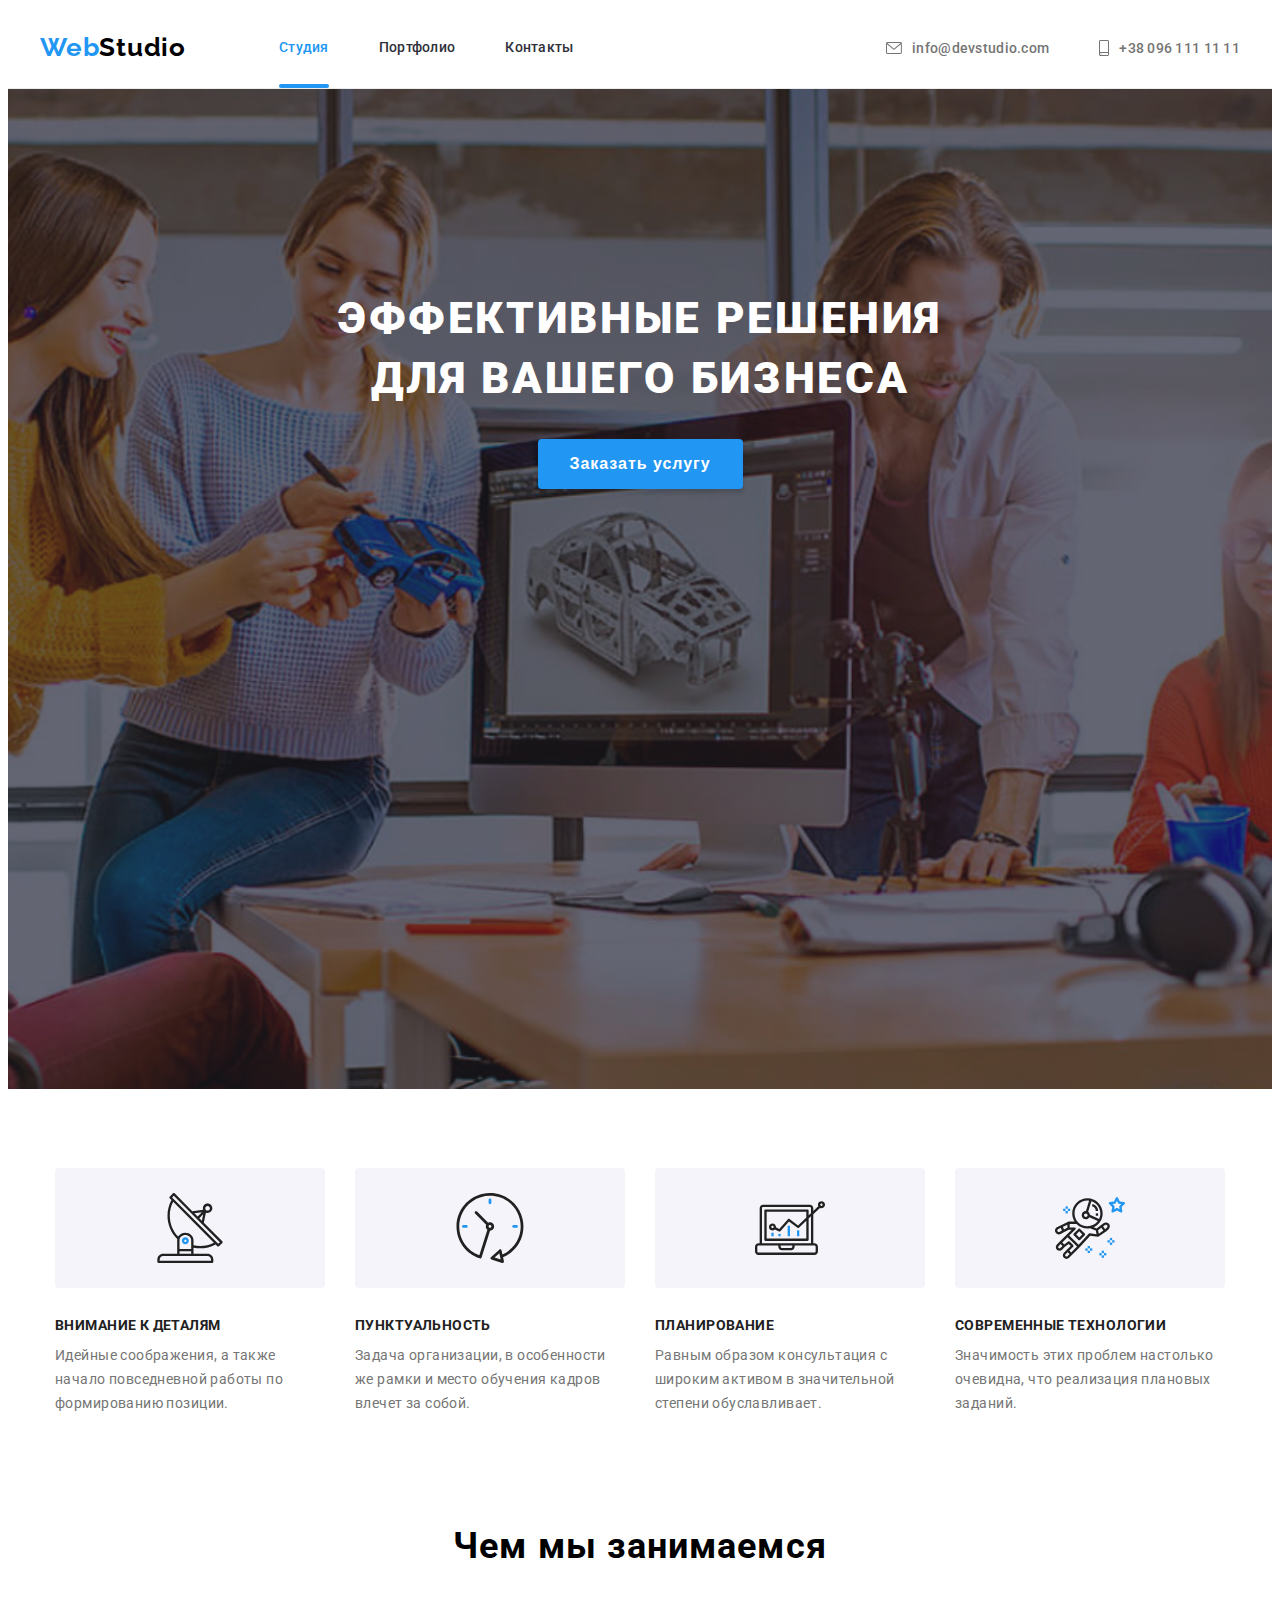
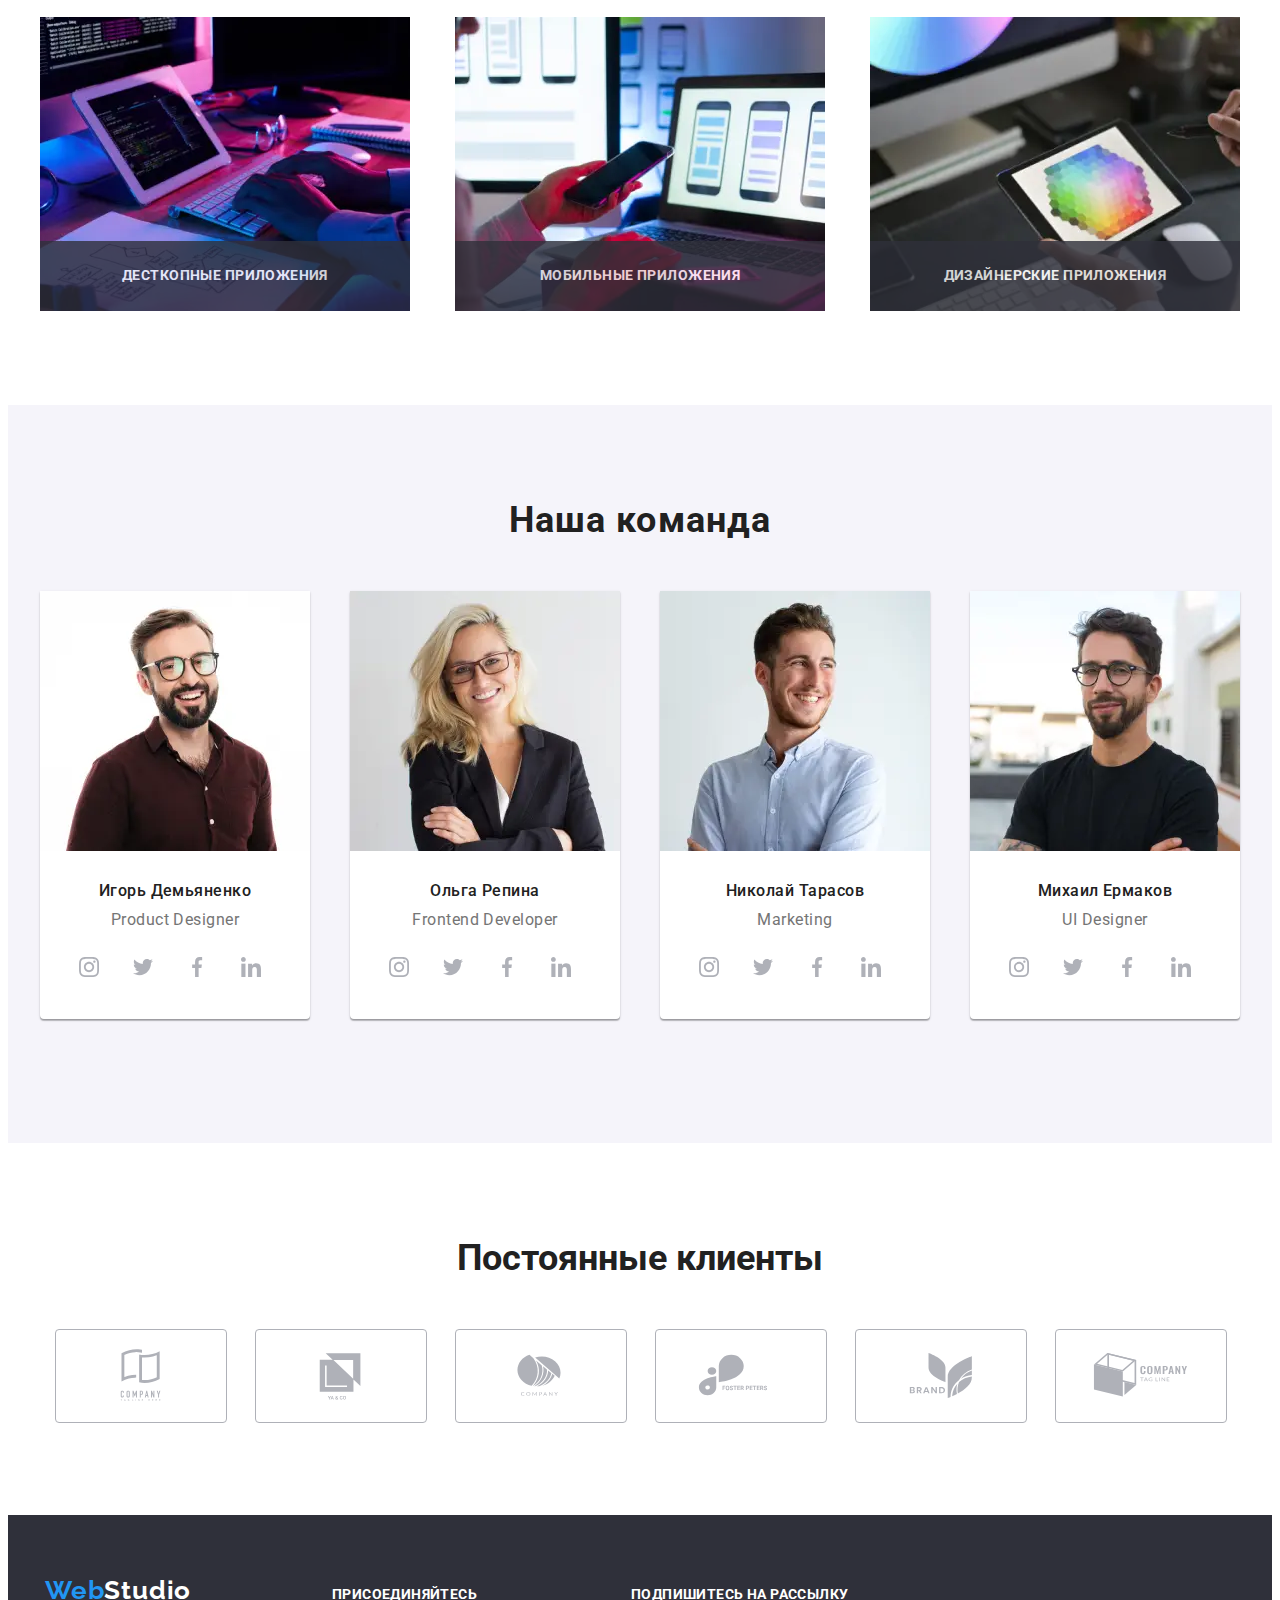
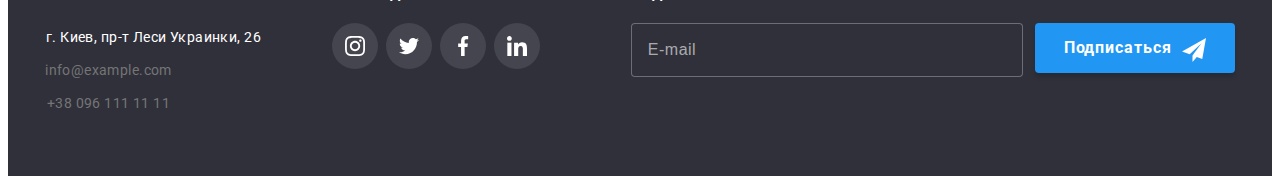
==== commit d00958bc: "2nd" ====
--- a/index.html
+++ b/index.html
@@ -93,7 +93,7 @@
             </li>
             <li class="mobile-menu__contacts-item">
               <a
-                class="mobile-menu__contacts-link mobile-menu__contacts-mail"
+                class="mobile-menu__contacts-mail mobile-menu__contacts-link"
                 href="mailto:info@devstudio.com"
                 >info@devstudio.com</a
               >
@@ -195,13 +195,18 @@
           <ul class="services__list list">
             <li class="services__item">
               <div class="services-box">
+                  <picture>
+                    <source
+                    srcset="./images/services/services1200.1@1x.webp 1x, ./images/services/services1200.1@2x.webp 2x"
+                    media="(min-width: 1200px)"
+                    type="image/webp"
+                    >
                 <img
                   class="services-box__img"
-                  src="./images/services/sevices1200.1@1x.jpg"
+                  src="./images/services/services1200.1@1x.jpg"
                   alt="Чем мы занимаемся"
-                  srcset="./images/services/sevices1200.1@1x.jpg 370w, ./images/services/sevices1200.1@2x.jpg 740w"
-                  sizes="(min-width: 1200px) 370px, 100vw"
                 />
+              </picture>
               </div>
               <div class="services-textbox">
                 <p class="services-textbox__text">Десткопные приложения</p>
@@ -209,13 +214,18 @@
             </li>
             <li class="services__item">
               <div class="services-box">
-                <img
-                  class="./images/services/sevices1200.2@1x.jpg"
-                  src="./images/work2.jpg"
+                <picture>
+                  <source
+                  srcset="./images/services/services1200.2@1x.webp 1x, ./images/services/services1200.2@2x.webp 2x"
+                  media="(min-width: 1200px)"
+                  type="image/webp"
+                  >
+                  <img
+                  class="./images/services/services1200.2@1x.jpg"
+                  src="./images/services1200.2@1x.jpg"
                   alt="Чем мы занимаемся"
-                  srcset="./images/services/sevices1200.2@1x.jpg 370w, ./images/services/sevices1200.2@2x.jpg 740w"
-                  sizes="(min-width: 1200px) 370px, 100vw"
                 />
+                </picture>
               </div>
               <div class="services-textbox">
                 <p class="services-textbox__text">Мобильные приложения</p>
@@ -223,13 +233,18 @@
             </li>
             <li class="services__item">
               <div class="services-box">
+                <picture>
+                  <source
+                  srcset="./images/services/services1200.3@1x.webp 1x, ./images/services/services1200.3@2x.webp 2x"
+                  media="(min-width: 1200px)"
+                  type="image/webp"
+                  >
                 <img
                   class="services-box__img"
-                  src="./images/services/sevices1200.3@1x.jpg"
+                  src="./images/services/services1200.3@1x.jpg"
                   alt="Чем мы занимаемся"
-                  srcset="./images/services/sevices1200.3@1x.jpg 370w, ./images/services/sevices1200.3@2x.jpg 740w"
-                  sizes="(min-width: 1200px) 370px, 100vw"
                 />
+              </picture>
               </div>
               <div class="services-textbox">
                 <p class="services-textbox__text">Дизайнерские приложения</p>
--- a/css/main.min.css
+++ b/css/main.min.css
@@ -1 +1 @@
-:root{--white: #fff;--dark-white: #f5f4fa;--black: #000;--dark-grey: #2F303A;--light-grey: #757575;--nero-grey: #212121;--aqua-blue: #2196f3;--btn-blue: #188ce8;--header-grey: #ECECEC;--border-grey: #EEEEEE;--border-second-color: #afb1b8;--transition-duration-function: 250ms cubic-bezier(0.4, 0, 0.2, 1);--backdrop-bg-color: #00000033;--modal-button-border: #0000001A}.visually-hidden{position:absolute;width:1px;height:1px;margin:-1px;margin:0;padding:0;overflow:hidden;border:0;clip:rect(0 0 0 0)}.mobile-menu__socials,.mobile-menu__contacts,.mobile-menu__nav,.page-footer__list,.footer-socials__list,.socials-list,.contacts-list,.navigation__list,.services__list,.advantages__list,.team__list,.projects-list,.portfolio-nav__list,.partners__list{list-style:none}.page-footer__maps,.projects-list__link{position:relative;text-decoration:none;-webkit-transition-property:color;transition-property:color;-webkit-transition-duration:250ms;transition-duration:250ms;-webkit-transition-timing-function:cubic-bezier(0.4, 0, 0.2, 1);transition-timing-function:cubic-bezier(0.4, 0, 0.2, 1)}.page-footer__maps:hover,.projects-list__link:hover,.page-footer__maps:focus,.projects-list__link:focus{color:var(--aqua-blue);fill:var(--aqua-blue)}body{font-family:"Roboto",sans-serif}header{border-bottom:1px solid var(--header-grey)}img{display:block;max-width:100%}textarea{resize:none;border:1px solid rgba(33,33,33,.2);border-radius:4px;padding:12px 16px;font-size:12px;line-height:1.17;letter-spacing:.01em;height:120px;margin-bottom:20px;cursor:pointer;-webkit-transition-property:border-color;transition-property:border-color;-webkit-transition-duration:250ms;transition-duration:250ms;-webkit-transition-timing-function:cubic-bezier(0.4, 0, 0.2, 1);transition-timing-function:cubic-bezier(0.4, 0, 0.2, 1)}h1,h2,h3,p{margin-top:0;margin-bottom:0}ul,ol{margin-top:0;margin-bottom:0;padding-left:0}.partners{padding-top:60px;padding-bottom:60px}.partners__title{color:var(--nero-grey);font-weight:700;font-size:36px;line-height:1.17;text-align:center;margin-bottom:50px}@media screen and (max-width: 1199px){.partners__title{color:var(--nero-grey);font-weight:700;font-size:28px;line-height:1.1785714286;text-align:center}}.partners__list{display:-webkit-box;display:-ms-flexbox;display:flex;-ms-flex-wrap:wrap;flex-wrap:wrap;-webkit-box-orient:horizontal;-webkit-box-direction:normal;-ms-flex-direction:row;flex-direction:row;-webkit-box-pack:center;-ms-flex-pack:center;justify-content:center;margin:-15px}.partners__item{width:210px;height:92px;margin:15px}.partners__link{width:100%;height:100%;display:-webkit-box;display:-ms-flexbox;display:flex;-webkit-box-pack:center;-ms-flex-pack:center;justify-content:center;-webkit-box-align:center;-ms-flex-align:center;align-items:center;border:1px solid var(--border-second-color);border-radius:4px;-webkit-transition-property:border-color;transition-property:border-color;-webkit-transition-duration:250ms;transition-duration:250ms;-webkit-transition-timing-function:cubic-bezier(0.4, 0, 0.2, 1);transition-timing-function:cubic-bezier(0.4, 0, 0.2, 1)}.partners__link:hover,.partners__link:focus{border-color:var(--aqua-blue);fill:var(--aqua-blue)}.partners__icon{fill:var(--border-second-color);-webkit-transition-property:fill;transition-property:fill;-webkit-transition-duration:250ms;transition-duration:250ms;-webkit-transition-timing-function:cubic-bezier(0.4, 0, 0.2, 1);transition-timing-function:cubic-bezier(0.4, 0, 0.2, 1)}.partners__link:hover .partners__icon,.partners__link:focus .partners__icon{border-color:var(--aqua-blue);fill:var(--aqua-blue)}@media screen and (min-width: 768px){.partners__item{width:226px}}@media screen and (min-width: 1200px){.partners{padding-top:94px;padding-bottom:94px}.partners__list{-ms-flex-wrap:nowrap;flex-wrap:nowrap}.partners__item{width:170px}}.portfolio-nav__list{margin-bottom:50px;display:-webkit-box;display:-ms-flexbox;display:flex;-webkit-box-pack:center;-ms-flex-pack:center;justify-content:center}.portfolio-nav__item:not(:last-child){margin-right:8px}.portfolio-nav__button{padding:6px 22px;font-weight:500;font-size:16px;line-height:1.62;text-align:center;letter-spacing:.03em;cursor:pointer;color:var(--nero-grey);border-radius:4px;border-color:rgba(0,0,0,0);-webkit-transition-property:color;transition-property:color;-webkit-transition-duration:250ms;transition-duration:250ms;-webkit-transition-timing-function:cubic-bezier(0.4, 0, 0.2, 1);transition-timing-function:cubic-bezier(0.4, 0, 0.2, 1)}.portfolio-nav__button:hover,.portfolio-nav__button:focus{background-color:var(--aqua-blue);-webkit-box-shadow:0px 3px 1px rgba(0,0,0,.1),0px 1px 2px rgba(0,0,0,.08),0px 2px 2px rgba(0,0,0,.12);box-shadow:0px 3px 1px rgba(0,0,0,.1),0px 1px 2px rgba(0,0,0,.08),0px 2px 2px rgba(0,0,0,.12);color:var(--dark-white)}.projects-list{display:-webkit-box;display:-ms-flexbox;display:flex;-ms-flex-wrap:wrap;flex-wrap:wrap;-ms-flex-preferred-size:calc(100% - 30px);flex-basis:calc(100% - 30px);margin:0;padding:0}.projects-list__item{display:-webkit-box;display:-ms-flexbox;display:flex;width:370px;margin-right:30px;margin-bottom:30px;background-color:var(--white);border:1px solid var(--border-grey)}.projects-list__item:hover,.projects-list__item:focus{-webkit-box-shadow:0px 1px 1px rgba(0,0,0,.12),0px 4px 4px rgba(0,0,0,.06),1px 4px 6px rgba(0,0,0,.16);box-shadow:0px 1px 1px rgba(0,0,0,.12),0px 4px 4px rgba(0,0,0,.06),1px 4px 6px rgba(0,0,0,.16)}.projects-list__item:nth-child(3n){margin-right:0px}.projects-list__item:nth-last-child(-n+3){margin-bottom:0px}.projects-list__link{display:inline-block;text-decoration:none;width:100%;height:100%;-webkit-transition-property:-webkit-box-shadow;transition-property:-webkit-box-shadow;transition-property:box-shadow;transition-property:box-shadow, -webkit-box-shadow;-webkit-transition-duration:250ms;transition-duration:250ms;-webkit-transition-timing-function:cubic-bezier(0.4, 0, 0.2, 1);transition-timing-function:cubic-bezier(0.4, 0, 0.2, 1)}.projects-list__link:hover,.projects-list__link:focus{-webkit-box-shadow:0px 4px 4px rgba(0,0,0,.25);box-shadow:0px 4px 4px rgba(0,0,0,.25)}.projects-thumb{position:relative;overflow:hidden}.overlay-container{position:absolute;top:0;left:0;width:100%;height:100%;-webkit-transform:translateY(200%);transform:translateY(200%);-webkit-transition-property:-webkit-transform;transition-property:-webkit-transform;transition-property:transform;transition-property:transform, -webkit-transform;-webkit-transition-duration:250ms;transition-duration:250ms;-webkit-transition-timing-function:cubic-bezier(0.4, 0, 0.2, 1);transition-timing-function:cubic-bezier(0.4, 0, 0.2, 1);background:var(--aqua-blue);padding:63px 23px}.projects-list__link:hover .overlay-container,.projects-list__link:focus .overlay-container{-webkit-transform:translateY(0);transform:translateY(0)}.overlay-container__text{font-size:18px;line-height:156%;color:var(--white)}.projects-border{padding:20px 24px;border-left:1px solid var(--border-grey);border-top:0;border-right:1px solid var(--border-grey);border-bottom:1px solid var(--border-grey)}.projects-border__title{margin-bottom:4px;font-weight:700;font-size:18px;line-height:2;letter-spacing:.06em;color:var(--nero-grey)}.projects-border__type{font-size:18px;line-height:1.88;letter-spacing:.03em;color:var(--light-grey)}.team{padding-top:94px;padding-bottom:94px;font-size:16px;line-height:1.19;letter-spacing:.03em;background-color:var(--dark-white)}.team__title{margin-bottom:50px;font-weight:700;font-size:36px;line-height:1.17;text-align:center;letter-spacing:.03em;color:var(--nero-grey)}.team__list{letter-spacing:.03em;display:-webkit-box;display:-ms-flexbox;display:flex;-webkit-box-orient:vertical;-webkit-box-direction:normal;-ms-flex-direction:column;flex-direction:column;-ms-flex-wrap:wrap;flex-wrap:wrap;-webkit-box-pack:justify;-ms-flex-pack:justify;justify-content:space-between}@media screen and (min-device-width: 768px)and (max-device-width: 2000px){.team__list{-webkit-box-orient:horizontal;-webkit-box-direction:normal;-ms-flex-direction:row;flex-direction:row;-ms-flex-wrap:wrap;flex-wrap:wrap;-webkit-box-pack:justify;-ms-flex-pack:justify;justify-content:space-between}}.team__card{background-color:var(--white);border-radius:0px 0px 4px 4px;-webkit-box-shadow:0px 1px 3px rgba(0,0,0,.12),0px 1px 1px rgba(0,0,0,.14),0px 2px 1px rgba(0,0,0,.2);box-shadow:0px 1px 3px rgba(0,0,0,.12),0px 1px 1px rgba(0,0,0,.14),0px 2px 1px rgba(0,0,0,.2)}@media screen and (max-width: 1199px){.team__card{margin-bottom:30px}}@media screen and (min-width: 1200px){.team__card:not(:nth-child(4n)){margin-right:30px}}.team-wrapper{padding-top:30px;padding-bottom:30px}.team-wrapper__employee{margin-bottom:10px;font-weight:500;font-size:16px;line-height:1.19;text-align:center;letter-spacing:.03em;color:var(--nero-grey)}.team-wrapper__profession{margin-bottom:16px;font-size:16px;line-height:1.19;text-align:center;letter-spacing:.03em;color:var(--light-grey)}.advantages{padding-top:60px;padding-bottom:60px}.advantages__item{max-width:450px}.advantages-box{width:100%;height:120px;display:-webkit-box;display:-ms-flexbox;display:flex;-webkit-box-pack:center;-ms-flex-pack:center;justify-content:center;-webkit-box-align:center;-ms-flex-align:center;align-items:center;background-color:var(--dark-white);margin-bottom:30px;border-radius:4px}.advantages-box__icon{margin:25px 100px;width:70px;height:70px;background-position:center}.advantages__title{margin-bottom:10px;font-weight:700;font-size:14px;line-height:1.14;text-align:center;letter-spacing:.03em;text-transform:uppercase;color:var(--nero-grey)}.advantages__text{font-size:14px;line-height:1.71;letter-spacing:.03em;color:var(--light-grey)}@media screen and (max-width: 767px){.advantages__item:not(:last-child){margin-bottom:30px}}@media screen and (min-width: 768px){.advantages__list{display:-webkit-box;display:-ms-flexbox;display:flex;-ms-flex-wrap:wrap;flex-wrap:wrap;-webkit-box-pack:justify;-ms-flex-pack:justify;justify-content:space-between;margin:-15px}.advantages__item{max-width:354px;margin:15px}.advantages__title{text-align:start}}@media screen and (min-width: 1200px){.advantages{padding-top:94px;padding-bottom:94px;background-color:var(--white)}.advantages__list{-ms-flex-wrap:nowrap;flex-wrap:nowrap;-webkit-box-pack:center;-ms-flex-pack:center;justify-content:center}.advantages__item{max-width:270px;margin:0px;-ms-flex-preferred-size:calc((100% - 90px)/4);flex-basis:calc((100% - 90px)/4)}.advantages__item:not(:last-child){margin-right:30px}.advantages-box{width:270px;background-color:var(--dark-white)}}.services{padding-top:0px;padding-bottom:94px}@media screen and (max-width: 1199px){.services{display:none}}.services__title{margin-bottom:50px;font-weight:700;font-size:36px;line-height:1.17;letter-spacing:.03em;text-align:center;color:var(--black)}.services__list{display:-webkit-box;display:-ms-flexbox;display:flex;-webkit-box-pack:justify;-ms-flex-pack:justify;justify-content:space-between;display:flex}.services__item{position:relative}.services__item:not(:last-child){margin-right:30px}.services-box{position:relative}.services-box__img{display:block}.services-textbox{position:absolute;bottom:0;right:0;display:-webkit-box;display:-ms-flexbox;display:flex;-webkit-box-pack:center;-ms-flex-pack:center;justify-content:center;-webkit-box-align:center;-ms-flex-align:center;align-items:center;width:370px;height:70px;background:var(--dark-grey);opacity:.8}.services-textbox__text{font-weight:700;font-size:14px;line-height:1.1;letter-spacing:.03em;text-align:center;text-transform:uppercase;color:var(--white)}.hero{padding-top:200px;padding-bottom:200px;margin:auto;max-width:1600px;height:600px;background-color:var(--dark-grey);background-image:-webkit-gradient(linear, left top, right top, from(rgba(47, 48, 58, 0.4)), to(rgba(47, 48, 58, 0.4))),url("../images/hero/bg480@1x.jpg");background-image:linear-gradient(to right, rgba(47, 48, 58, 0.4), rgba(47, 48, 58, 0.4)),url("../images/hero/bg480@1x.jpg");background-repeat:no-repeat;background-position:center;background-size:cover;text-align:center}@media(min-device-pixel-ratio: 2)and (max-width: 767px),(-webkit-min-device-pixel-ratio: 2)and (max-width: 767px),(min-resolution: 192dpi)and (max-width: 767px),(min-resolution: 2dppx)and (max-width: 767px){.hero{background-image:-webkit-gradient(linear, left top, right top, from(rgba(47, 48, 58, 0.4)), to(rgba(47, 48, 58, 0.4))),url("../images/hero/bg480@2x.jpg");background-image:linear-gradient(to right, rgba(47, 48, 58, 0.4), rgba(47, 48, 58, 0.4)),url("../images/hero/bg480@2x.jpg");max-width:480px;max-height:400px;padding-top:118px;padding-bottom:118px;background-repeat:no-repeat;background-position:center;background-size:cover;text-align:center;margin:auto}}@media screen and (min-width: 768px){.hero{background-image:-webkit-gradient(linear, left top, right top, from(rgba(47, 48, 58, 0.4)), to(rgba(47, 48, 58, 0.4))),url("../images/hero/bg768@1x.jpg");background-image:linear-gradient(to right, rgba(47, 48, 58, 0.4), rgba(47, 48, 58, 0.4)),url("../images/hero/bg768@1x.jpg")}}@media(min-device-pixel-ratio: 2)and (min-width: 768px),(-webkit-min-device-pixel-ratio: 2)and (min-width: 768px),(min-resolution: 192dpi)and (min-width: 768px),(min-resolution: 2dppx)and (min-width: 768px){.hero{background-image:-webkit-gradient(linear, left top, right top, from(rgba(47, 48, 58, 0.4)), to(rgba(47, 48, 58, 0.4))),url("../images/hero/bg768@2x.jpg");background-image:linear-gradient(to right, rgba(47, 48, 58, 0.4), rgba(47, 48, 58, 0.4)),url("../images/hero/bg768@2x.jpg");background-repeat:no-repeat;background-size:cover;max-width:768px;margin:auto}}@media screen and (min-width: 1200px){.hero{background-image:-webkit-gradient(linear, left top, right top, from(rgba(47, 48, 58, 0.4)), to(rgba(47, 48, 58, 0.4))),url("../images/hero/bg1200@1x.jpg");background-image:linear-gradient(to right, rgba(47, 48, 58, 0.4), rgba(47, 48, 58, 0.4)),url("../images/hero/bg1200@1x.jpg")}}@media(min-device-pixel-ratio: 2)and (min-width: 1200px),(-webkit-min-device-pixel-ratio: 2)and (min-width: 1200px),(min-resolution: 192dpi)and (min-width: 1200px),(min-resolution: 2dppx)and (min-width: 1200px){.hero{background-image:-webkit-gradient(linear, left top, right top, from(rgba(47, 48, 58, 0.4)), to(rgba(47, 48, 58, 0.4))),url("../images/hero/bg1200@2x.jpg");background-image:linear-gradient(to right, rgba(47, 48, 58, 0.4), rgba(47, 48, 58, 0.4)),url("../images/hero/bg1200@2x.jpg")}}.hero__title{margin-bottom:30px;margin:0 auto 30px auto;width:696px;font-weight:900;font-size:44px;line-height:1.36;text-align:center;letter-spacing:.06em;text-transform:uppercase;color:var(--white)}.hero__button{margin:0 auto;padding:10px 32px;font-weight:700;font-size:16px;line-height:1.88;letter-spacing:.06em;cursor:pointer;color:var(--white);background-color:var(--aqua-blue);border:none;display:block;outline:none;-webkit-box-shadow:0px 4px 4px rgba(0,0,0,.15);box-shadow:0px 4px 4px rgba(0,0,0,.15);border-radius:4px;-webkit-transition-property:background-color;transition-property:background-color;-webkit-transition-duration:250ms;transition-duration:250ms;-webkit-transition-timing-function:cubic-bezier(0.4, 0, 0.2, 1);transition-timing-function:cubic-bezier(0.4, 0, 0.2, 1)}.hero__button:hover,.hero__button:focus{background-color:var(--btn-blue);color:var(--white)}@media screen and (max-width: 1199px){.hero__title{font-size:26px;line-height:1.61;text-align:center;letter-spacing:.06em;text-transform:uppercase;color:var(--white);max-width:360px;margin-left:auto;margin-right:auto;margin-bottom:30px}}.backdrop{position:fixed;top:0;left:0;width:100%;height:100%;background-color:var(--backdrop-bg-color);z-index:100;-webkit-transition-property:overflow,opacity;transition-property:overflow,opacity;-webkit-transition-duration:250ms;transition-duration:250ms;-webkit-transition-timing-function:cubic-bezier(0.4, 0, 0.2, 1);transition-timing-function:cubic-bezier(0.4, 0, 0.2, 1)}.backdrop.is-hidden{overflow:hidden;opacity:0;pointer-events:none}.backdrop.is-hidden .modal-close{-webkit-transform:translate(-50%, -50%) scale(0.8);transform:translate(-50%, -50%) scale(0.8)}.modal-close{position:absolute;width:530px;height:580px;background-color:var(--white);top:50%;left:50%;padding:40px;-webkit-box-shadow:0px 1px 3px rgba(0,0,0,.12),0px 1px 1px rgba(0,0,0,.14),0px 2px 1px rgba(0,0,0,.2);box-shadow:0px 1px 3px rgba(0,0,0,.12),0px 1px 1px rgba(0,0,0,.14),0px 2px 1px rgba(0,0,0,.2);border-radius:4px;-webkit-transform:translate(-50%, -50%) scale(1);transform:translate(-50%, -50%) scale(1);-webkit-transition-property:opacity;transition-property:opacity;-webkit-transition-duration:250ms;transition-duration:250ms;-webkit-transition-timing-function:cubic-bezier(0.4, 0, 0.2, 1);transition-timing-function:cubic-bezier(0.4, 0, 0.2, 1)}@media screen and (min-device-width: 200px)and (max-device-width: 1199px){.modal-close{width:450px;height:609px}}.modal-close__button{position:absolute;top:8px;right:8px;width:30px;height:30px;background-color:rgba(0,0,0,0);border:1px solid rgba(0,0,0,.1);padding:0;border-radius:50%;display:-webkit-box;display:-ms-flexbox;display:flex;-webkit-box-pack:center;-ms-flex-pack:center;justify-content:center;-webkit-box-align:center;-ms-flex-align:center;align-items:center;cursor:pointer;-webkit-transition-property:color;transition-property:color;-webkit-transition-duration:250ms;transition-duration:250ms;-webkit-transition-timing-function:cubic-bezier(0.4, 0, 0.2, 1);transition-timing-function:cubic-bezier(0.4, 0, 0.2, 1)}.modal-close__button:hover,.modal-close__button:focus{fill:var(--btn-blue)}.modal-close__icon{width:18px;height:18px;-webkit-transition-property:fill;transition-property:fill;-webkit-transition-duration:250ms;transition-duration:250ms;-webkit-transition-timing-function:cubic-bezier(0.4, 0, 0.2, 1);transition-timing-function:cubic-bezier(0.4, 0, 0.2, 1)}.contacts-title{font-family:"Roboto";font-weight:700;font-size:20px;line-height:1.15;text-align:center;letter-spacing:.03em;margin-bottom:12px;display:block;color:var(--nero-grey)}.contacts-form-label{font-family:"Roboto";font-size:12px;line-height:1.1666666667;letter-spacing:.01em;display:-webkit-inline-box;display:-ms-inline-flexbox;display:inline-flex;color:var(--light-grey);margin-bottom:4px}.contacts-form-box{position:relative;display:block}.contacts-form-box__icon{position:absolute;width:18px;height:18px;left:12px;top:50%;fill:var(--nero-grey);-webkit-transform:translateY(-50%);transform:translateY(-50%);-webkit-transition-property:fill;transition-property:fill;-webkit-transition-duration:250ms;transition-duration:250ms;-webkit-transition-timing-function:cubic-bezier(0.4, 0, 0.2, 1);transition-timing-function:cubic-bezier(0.4, 0, 0.2, 1)}.contacts-form-box__name:hover+.contacts-form-box__icon{fill:var(--aqua-blue)}.contacts-form-box__name{display:block;width:100%;height:40px;border:1px solid rgba(33,33,33,.2);border-radius:4px;padding-left:42px;margin-bottom:10px;cursor:pointer;-webkit-transition-property:border-color;transition-property:border-color;-webkit-transition-duration:250ms;transition-duration:250ms;-webkit-transition-timing-function:cubic-bezier(0.4, 0, 0.2, 1);transition-timing-function:cubic-bezier(0.4, 0, 0.2, 1)}.contacts-form-box__name:hover,.contacts-form-box__name:focus{outline:none;border-color:var(--aqua-blue)}textarea{resize:none;border:1px solid rgba(33,33,33,.2);border-radius:4px;padding:12px 16px;font-size:12px;line-height:1.17;letter-spacing:.01em;height:120px;margin-bottom:20px;cursor:pointer;-webkit-transition-property:border-color;transition-property:border-color;-webkit-transition-duration:250ms;transition-duration:250ms;-webkit-transition-timing-function:cubic-bezier(0.4, 0, 0.2, 1);transition-timing-function:cubic-bezier(0.4, 0, 0.2, 1)}textarea:hover,textarea:focus{outline:none;border-color:var(--aqua-blue)}.contacts-form-comment{width:100%}.contacts-form-comment::-webkit-input-placeholder{font-size:12px;line-height:1.17;letter-spacing:.01em;color:rgba(117,117,117,.5)}.contacts-form-comment::-moz-placeholder{font-size:12px;line-height:1.17;letter-spacing:.01em;color:rgba(117,117,117,.5)}.contacts-form-comment:-ms-input-placeholder{font-size:12px;line-height:1.17;letter-spacing:.01em;color:rgba(117,117,117,.5)}.contacts-form-comment::-ms-input-placeholder{font-size:12px;line-height:1.17;letter-spacing:.01em;color:rgba(117,117,117,.5)}.contacts-form-comment::placeholder{font-size:12px;line-height:1.17;letter-spacing:.01em;color:rgba(117,117,117,.5)}.contacts-form-checkbox{position:relative;display:-webkit-box;display:-ms-flexbox;display:flex;-webkit-box-align:center;-ms-flex-align:center;align-items:center;margin-bottom:30px}.contacts-form-checkbox__input{outline:2px solid var(--black)}.hidden-checkbox{position:absolute;width:1px;height:1px;overflow:hidden;border:0;clip:rect(0 0 0 0)}.use-box{-webkit-transition-property:opacity;transition-property:opacity;-webkit-transition-duration:250ms;transition-duration:250ms;-webkit-transition-timing-function:cubic-bezier(0.4, 0, 0.2, 1);transition-timing-function:cubic-bezier(0.4, 0, 0.2, 1)}.use-accept{opacity:0;-webkit-transition-property:opacity;transition-property:opacity;-webkit-transition-duration:250ms;transition-duration:250ms;-webkit-transition-timing-function:cubic-bezier(0.4, 0, 0.2, 1);transition-timing-function:cubic-bezier(0.4, 0, 0.2, 1)}.contacts-form-checkbox__input:checked+.contacts-form-checkbox__icon .use-accept{opacity:1}.contacts-form-checkbox__input:checked+.contacts-form-checkbox__icon .use-box{opacity:0}.contacts-form-checkbox__icon{position:absolute;top:40%;left:12px;-webkit-transform:translateY(-40%);transform:translateY(-40%);cursor:pointer;width:16px;height:15px}@media screen and (min-device-width: 200px)and (max-device-width: 1199px){.contacts-form-checkbox__icon{left:2px}}@media screen and (min-width: 1200px){.contacts-form-text{-webkit-user-select:none;-moz-user-select:none;-ms-user-select:none;user-select:none;font-size:14px;line-height:1.7142857143;letter-spacing:.03em;color:var(--light-grey);margin-left:35px}}@media screen and (min-device-width: 200px)and (max-device-width: 1199px){.contacts-form-text{-webkit-user-select:none;-moz-user-select:none;-ms-user-select:none;user-select:none;font-size:12px;line-height:1.61;letter-spacing:.03em;color:var(--light-grey);padding-left:24px}}.contacts-form-text__link{color:var(--aqua-blue);-webkit-text-decoration-line:underline;text-decoration-line:underline}.contacts-form-text__button{display:-webkit-box;display:-ms-flexbox;display:flex;-webkit-box-align:center;-ms-flex-align:center;align-items:center;-webkit-box-pack:center;-ms-flex-pack:center;justify-content:center;width:200px;height:50px;margin:0 auto;padding:10px 56px;font-family:"Roboto";font-weight:700;font-size:16px;line-height:1.88;letter-spacing:.06em;text-align:center;text-decoration:none;cursor:pointer;color:var(--white);background:var(--aqua-blue);border:none;-webkit-box-shadow:0px 4px 4px rgba(0,0,0,.15);box-shadow:0px 4px 4px rgba(0,0,0,.15);border-radius:4px;-webkit-transition-property:background;transition-property:background;-webkit-transition-duration:250ms;transition-duration:250ms;-webkit-transition-timing-function:cubic-bezier(0.4, 0, 0.2, 1);transition-timing-function:cubic-bezier(0.4, 0, 0.2, 1)}.contacts-form-text__button:hover,.contacts-form-text__button:focus{background-color:var(--btn-blue);color:var(--white)}.container{width:100%;margin-left:auto;margin-right:auto;padding-left:15px;padding-right:15px}@media screen and (min-width: 480px){.container{width:480px}}@media screen and (min-width: 768px){.container{width:768px}}@media screen and (min-width: 1200px){.container{width:1200px}}@media screen and (min-width: 768px){.navigation{display:-webkit-box;display:-ms-flexbox;display:flex;-webkit-box-align:center;-ms-flex-align:center;align-items:center;-webkit-box-pack:justify;-ms-flex-pack:justify;justify-content:space-between}}.navigation__list{display:none}@media screen and (min-width: 768px){.navigation__list{display:-webkit-box;display:-ms-flexbox;display:flex;margin-left:88px}}@media screen and (min-width: 1200px){.navigation__list{display:-webkit-box;display:-ms-flexbox;display:flex;margin-left:93px}}.navigation__item:not(:last-child){margin-right:50px}.navigation__link{position:relative;padding:32px 0 32px;display:block;font-weight:500;font-size:14px;line-height:1.14;letter-spacing:.02em;color:var(--dark-grey);text-decoration:none;-webkit-transition-property:color;transition-property:color;-webkit-transition-duration:250ms;transition-duration:250ms;-webkit-transition-timing-function:cubic-bezier(0.4, 0, 0.2, 1);transition-timing-function:cubic-bezier(0.4, 0, 0.2, 1)}.navigation__link:hover,.navigation__link:focus{color:var(--aqua-blue)}.navigation__link.navigation__link--current{position:relative;color:var(--aqua-blue)}.navigation__link--current::after{content:"";width:100%;height:4px;position:absolute;right:0;bottom:0px;background-color:var(--aqua-blue);border-radius:2px}.address{margin-top:20px;font-style:inherit;letter-spacing:.03em}.section{padding-top:94px;padding-bottom:94px}.logo{font-family:"Raleway",sans-serif;font-weight:700;font-size:26px;line-height:1.1923076923;letter-spacing:.03em;color:var(--aqua-blue);text-decoration:none}.logo-part-header{font-family:"Raleway",sans-serif;font-weight:700;font-size:26px;line-height:1.1923076923;letter-spacing:.03em;color:var(--black)}.logo-footer{font-family:"Raleway",sans-serif;font-weight:700;font-size:26px;line-height:1.1923076923;letter-spacing:.03em;color:var(--aqua-blue);text-decoration:none}.logo-part-footer{font-family:"Raleway",sans-serif;font-weight:700;font-size:26px;line-height:1.1923076923;letter-spacing:.03em;color:var(--white)}.contacts-list{display:none}@media screen and (min-width: 768px){.contacts-list{display:block;margin-left:auto}}@media screen and (min-width: 1200px){.contacts-list{display:-webkit-box;display:-ms-flexbox;display:flex;margin-left:auto}}@media screen and (min-width: 768px){.contacts__item:not(:last-child){margin-bottom:10px}}@media screen and (min-width: 1200px){.contacts__item:not(:last-child){margin-bottom:0;margin-right:50px}}.contacts__icon{fill:currentColor;margin-right:10px;-webkit-transition-property:fill;transition-property:fill;-webkit-transition-duration:250ms;transition-duration:250ms;-webkit-transition-timing-function:cubic-bezier(0.4, 0, 0.2, 1);transition-timing-function:cubic-bezier(0.4, 0, 0.2, 1)}@media screen and (min-width: 768px){.contacts__link{display:-webkit-box;display:-ms-flexbox;display:flex;-webkit-box-align:center;-ms-flex-align:center;align-items:center;font-weight:500;font-size:14px;line-height:16px;letter-spacing:.02em;text-decoration:none;color:var(--light-grey);-webkit-transition-property:color,fill;transition-property:color,fill;-webkit-transition-duration:250ms;transition-duration:250ms;-webkit-transition-timing-function:cubic-bezier(0.4, 0, 0.2, 1);transition-timing-function:cubic-bezier(0.4, 0, 0.2, 1)}.contacts__link:hover,.contacts__link:focus{color:var(--aqua-blue);fill:var(--aqua-blue)}}.page-header{font-weight:500;font-size:14px;line-height:1.1428571429;letter-spacing:.02em;border-bottom:1px solid var(--header-grey)}.page-header__container{display:-webkit-box;display:-ms-flexbox;display:flex;-webkit-box-align:center;-ms-flex-align:center;align-items:center;-webkit-box-pack:justify;-ms-flex-pack:justify;justify-content:space-between}.socials-list{display:-webkit-box;display:-ms-flexbox;display:flex;margin:0;padding:0;-webkit-box-pack:center;-ms-flex-pack:center;justify-content:center;list-style:none}.socials-list__item{margin-right:10px;display:-webkit-box;display:-ms-flexbox;display:flex;-ms-flex-preferred-size:calc(16.6666666667% - 30px);flex-basis:calc(16.6666666667% - 30px)}.socials-list__link{display:-webkit-box;display:-ms-flexbox;display:flex;-webkit-box-align:center;-ms-flex-align:center;align-items:center;-webkit-box-pack:center;-ms-flex-pack:center;justify-content:center;width:44px;height:44px;border-radius:50%;background-color:var(--white);-webkit-transition-property:background-color;transition-property:background-color;-webkit-transition-duration:250ms;transition-duration:250ms;-webkit-transition-timing-function:cubic-bezier(0.4, 0, 0.2, 1);transition-timing-function:cubic-bezier(0.4, 0, 0.2, 1)}.socials-list__link:not(:last-child){margin-right:10px}.socials-list__link:hover,.socials-list__link:focus{background-color:var(--aqua-blue)}.socials-list__link:hover .socials-list__icon,.socials-list__link:focus .socials-list__icon{fill:var(--white)}.socials-list__icon{width:20px;height:20px;fill:var(--border-second-color)}.footer-socials{-webkit-box-align:center;-ms-flex-align:center;align-items:center;-webkit-box-pack:center;-ms-flex-pack:center;justify-content:center;text-align:center;margin-bottom:60px}.footer-socials__title{margin-bottom:20px;font-weight:700;font-size:14px;line-height:1.14;letter-spacing:.03em;text-transform:uppercase;color:var(--white)}.footer-socials__list{display:-webkit-box;display:-ms-flexbox;display:flex;-webkit-box-align:center;-ms-flex-align:center;align-items:center;-webkit-box-pack:center;-ms-flex-pack:center;justify-content:center}.footer-socials__item{width:44px;height:44px}.footer-socials__item:not(:last-child){margin-right:10px}.footer-socials__link{display:-webkit-box;display:-ms-flexbox;display:flex;-webkit-box-align:center;-ms-flex-align:center;align-items:center;-webkit-box-pack:center;-ms-flex-pack:center;justify-content:center;cursor:pointer;width:44px;height:44px;border-radius:50%;border:1px solid rgba(0,0,0,0);color:var(--white);background-color:rgba(255,255,255,.1)}.footer-socials__link{-webkit-transition-property:background-color;transition-property:background-color;-webkit-transition-duration:250ms;transition-duration:250ms;-webkit-transition-timing-function:cubic-bezier(0.4, 0, 0.2, 1);transition-timing-function:cubic-bezier(0.4, 0, 0.2, 1)}.footer-socials__link:hover,.footer-socials__link:focus{color:var(--white);background-color:var(--aqua-blue)}.footer-socials__icon{fill:var(--white)}@media screen and (max-width: 767px){.footer-socials{margin-top:60px}}@media screen and (min-width: 1200px){.footer-socials{margin-bottom:0}.footer-socials__title{text-align:left}}.page-footer{padding-top:60px;padding-bottom:60px;background-color:var(--dark-grey)}.page-footer__list{display:-webkit-box;display:-ms-flexbox;display:flex;-webkit-box-orient:vertical;-webkit-box-direction:normal;-ms-flex-direction:column;flex-direction:column;-webkit-box-align:center;-ms-flex-align:center;align-items:center}.page-footer__item:not(:last-child){margin-bottom:8px}.address{font-style:inherit}.address-wrapper{text-align:center}.page-footer__maps{font-style:inherit;font-size:14px;line-height:1.7;letter-spacing:.03em;color:var(--white);-webkit-transition-property:color;transition-property:color;-webkit-transition-duration:250ms;transition-duration:250ms;-webkit-transition-timing-function:cubic-bezier(0.4, 0, 0.2, 1);transition-timing-function:cubic-bezier(0.4, 0, 0.2, 1)}.page-footer__maps:hover,.page-footer__maps:focus{color:var(--aqua-blue)}.page-footer__mail{font-size:14px;line-height:1.7;letter-spacing:.03em;color:var(--light-grey);text-decoration:none}.page-footer__mail:hover,.page-footer__mail:focus{color:var(--aqua-blue)}.page-footer__mail{-webkit-transition-property:color;transition-property:color;-webkit-transition-duration:250ms;transition-duration:250ms;-webkit-transition-timing-function:cubic-bezier(0.4, 0, 0.2, 1);transition-timing-function:cubic-bezier(0.4, 0, 0.2, 1)}.page-footer__phone{font-size:14px;line-height:1.7;letter-spacing:.03em;color:var(--light-grey);text-decoration:none}.page-footer__phone:hover,.page-footer__phone:focus{color:var(--aqua-blue)}.page-footer__phone{-webkit-transition-property:color;transition-property:color;-webkit-transition-duration:250ms;transition-duration:250ms;-webkit-transition-timing-function:cubic-bezier(0.4, 0, 0.2, 1);transition-timing-function:cubic-bezier(0.4, 0, 0.2, 1)}@media screen and (min-width: 768px){.page-footer__wrapper{display:-webkit-box;display:-ms-flexbox;display:flex;-ms-flex-wrap:wrap;flex-wrap:wrap;-webkit-box-align:baseline;-ms-flex-align:baseline;align-items:baseline;-webkit-box-pack:center;-ms-flex-pack:center;justify-content:center}.address-wrapper{margin-right:165px}}@media screen and (min-width: 1200px){.page-footer__wrapper{-ms-flex-wrap:nowrap;flex-wrap:nowrap}.address-wrapper{margin-right:70px;text-align:left;margin-bottom:0}.page-footer__item:not(:first-child){padding-right:90px}.page-footer__item:not(:last-child){margin-bottom:9px}.page-footer{display:block}}.footer-newsletter{-webkit-box-align:center;-ms-flex-align:center;align-items:center;-webkit-box-pack:center;-ms-flex-pack:center;justify-content:center;text-align:center}.footer-newsletter__text{display:block;margin-bottom:20px;font-weight:700;font-size:14px;line-height:1.14;letter-spacing:.03em;text-transform:uppercase;color:var(--white)}.footer-newsletter__input{width:100%;height:50px;padding-left:16px;padding-right:16px;margin-bottom:20px;border-radius:4px;border:1px solid rgba(255,255,255,.3);background-color:var(--dark-grey);color:var(--white);cursor:pointer;-webkit-transition-property:border-color;transition-property:border-color;-webkit-transition-duration:250ms;transition-duration:250ms;-webkit-transition-timing-function:cubic-bezier(0.4, 0, 0.2, 1);transition-timing-function:cubic-bezier(0.4, 0, 0.2, 1)}.footer-newsletter__input:hover,.footer-newsletter__input:focus{outline:none;border-color:var(--aqua-blue)}.footer-newsletter__form{display:-webkit-box;display:-ms-flexbox;display:flex;-webkit-box-orient:vertical;-webkit-box-direction:normal;-ms-flex-direction:column;flex-direction:column;-webkit-box-align:center;-ms-flex-align:center;align-items:center}.footer-newsletter__input::-webkit-input-placeholder{font-size:16px;line-height:1.25;letter-spacing:.03em;color:rgba(255,255,255,.6)}.footer-newsletter__input::-moz-placeholder{font-size:16px;line-height:1.25;letter-spacing:.03em;color:rgba(255,255,255,.6)}.footer-newsletter__input:-ms-input-placeholder{font-size:16px;line-height:1.25;letter-spacing:.03em;color:rgba(255,255,255,.6)}.footer-newsletter__input::-ms-input-placeholder{font-size:16px;line-height:1.25;letter-spacing:.03em;color:rgba(255,255,255,.6)}.footer-newsletter__input::placeholder{font-size:16px;line-height:1.25;letter-spacing:.03em;color:rgba(255,255,255,.6)}.footer-newsletter__button{display:-webkit-inline-box;display:-ms-inline-flexbox;display:inline-flex;-webkit-box-align:center;-ms-flex-align:center;align-items:center;-webkit-box-pack:center;-ms-flex-pack:center;justify-content:center;width:200px;height:50px;border:none;border-radius:4px;padding-left:28px;padding-right:28px;background:var(--aqua-blue);-webkit-box-shadow:0px 4px 4px rgba(0,0,0,.15);box-shadow:0px 4px 4px rgba(0,0,0,.15);color:var(--white);font-family:"Roboto";font-weight:700;font-size:16px;line-height:1.87;display:-webkit-box;display:-ms-flexbox;display:flex;align-items:center;text-align:center;letter-spacing:.06em;cursor:pointer;-webkit-transition-property:background-color;transition-property:background-color;-webkit-transition-duration:250ms;transition-duration:250ms;-webkit-transition-timing-function:cubic-bezier(0.4, 0, 0.2, 1);transition-timing-function:cubic-bezier(0.4, 0, 0.2, 1)}.footer-newsletter__button:hover,.footer-newsletter__button:focus{background-color:var(--btn-blue)}.footer-newsletter-box{margin-left:10px;margin-top:13px}.footer-newsletter-box__icon{width:24px;height:24px;fill:var(--white)}@media screen and (min-width: 768px){.footer-newsletter{margin-top:60px}.footer-newsletter__input{width:450px}}@media screen and (min-width: 1200px){.footer-newsletter__text{text-align:left}.footer-newsletter__form{-webkit-box-orient:horizontal;-webkit-box-direction:normal;-ms-flex-direction:row;flex-direction:row;-webkit-box-align:normal;-ms-flex-align:normal;align-items:normal}.footer-newsletter{margin-left:93px}.footer-newsletter__input{margin-bottom:0px;margin-right:12px;width:358px}}.mobile-menu-open-btn{background-color:rgba(0,0,0,0);border:none;padding:0;line-height:0;padding-top:10px;padding-bottom:10px}.mobile-menu-open-btn__icon{fill:var(--black);-webkit-transition:fill 250ms cubic-bezier(0.4, 0, 0.2, 1);transition:fill 250ms cubic-bezier(0.4, 0, 0.2, 1)}.mobile-menu-open-btn__icon:hover,.mobile-menu-open-btn__iconfocus{fill:var(--aqua-blue)}.mobile-menu{position:fixed;top:0;left:0;width:100%;height:100%;background-color:var(--white);opacity:0;visibility:hidden;pointer-events:none;-webkit-transition:opacity 250ms cubic-bezier(0.4, 0, 0.2, 1),visibility 250ms cubic-bezier(0.4, 0, 0.2, 1);transition:opacity 250ms cubic-bezier(0.4, 0, 0.2, 1),visibility 250ms cubic-bezier(0.4, 0, 0.2, 1);z-index:2}.mobile-menu.is-open{opacity:1;visibility:visible;pointer-events:auto}.mobile-menu__container{position:relative;padding-top:48px;padding-bottom:48px;padding-left:28px;display:-webkit-box;display:-ms-flexbox;display:flex;-webkit-box-orient:vertical;-webkit-box-direction:normal;-ms-flex-direction:column;flex-direction:column;-webkit-box-pack:justify;-ms-flex-pack:justify;justify-content:space-between;top:0;left:0;width:100%;min-height:100vh;height:100%}.mobile-menu__close-btn{position:absolute;top:10px;right:15px;background-color:rgba(0,0,0,0);border:none;padding:0;line-height:0}.mobile-menu__close-icon{fill:var(--black);-webkit-transition:fill 250ms cubic-bezier(0.4, 0, 0.2, 1);transition:fill 250ms cubic-bezier(0.4, 0, 0.2, 1)}.mobile-menu__close-icon:hover,.mobile-menu__close-iconfocus{fill:var(--aqua-blue)}.mobile-menu__nav-item:not(:last-child){margin-bottom:32px}.mobile-menu__nav-link{font-weight:500;font-size:40px;line-height:1.17;letter-spacing:.02em;color:var(--nero-grey);text-decoration:none}.mobile-menu__nav-link:hover,.mobile-menu__nav-linkfocus{color:var(--aqua-blue)}.mobile-menu__nav-current{color:var(--aqua-blue)}.mobile-menu__contacts{margin-bottom:64px}.mobile-menu__contacts-link{font-weight:500;font-size:34px;line-height:1.18;letter-spacing:.02em;color:var(--aqua-blue);text-decoration:none}.mobile-menu__contacts-mail{font-weight:500;font-size:24px;line-height:1.17;letter-spacing:.02em;color:var(--light-grey)}.mobile-menu__socials{display:-webkit-box;display:-ms-flexbox;display:flex}.mobile-menu__socials-link{font-weight:500;font-size:18px;line-height:1.22;letter-spacing:.02em;color:var(--aqua-blue);text-decoration:none}.mobile-menu__socials-item:not(:last-child){margin-right:10px;margin-right:10px}.mobile-menu__socials-item:not(:last-child)::after{content:" ";border:1px solid rgba(33,33,33,.2);-webkit-transform:rotate(90deg);transform:rotate(90deg);margin-left:10px}@media screen and (min-width: 768px){.mobile-menu{display:none}.mobile-menu-open-btn{display:none}}/*# sourceMappingURL=main.min.css.map */+:root{--white: #fff;--dark-white: #f5f4fa;--black: #000;--dark-grey: #2F303A;--light-grey: #757575;--nero-grey: #212121;--aqua-blue: #2196f3;--btn-blue: #188ce8;--header-grey: #ECECEC;--border-grey: #EEEEEE;--border-second-color: #afb1b8;--transition-duration-function: 250ms cubic-bezier(0.4, 0, 0.2, 1);--backdrop-bg-color: #00000033;--modal-button-border: #0000001A}.visually-hidden{position:absolute;width:1px;height:1px;margin:-1px;margin:0;padding:0;overflow:hidden;border:0;clip:rect(0 0 0 0)}.mobile-menu__socials,.mobile-menu__contacts,.mobile-menu__nav,.page-footer__list,.footer-socials__list,.socials-list,.contacts-list,.navigation__list,.services__list,.advantages__list,.team__list,.projects-list,.portfolio-nav__list,.partners__list{list-style:none}.page-footer__maps,.projects-list__link{position:relative;text-decoration:none;-webkit-transition-property:color;transition-property:color;-webkit-transition-duration:250ms;transition-duration:250ms;-webkit-transition-timing-function:cubic-bezier(0.4, 0, 0.2, 1);transition-timing-function:cubic-bezier(0.4, 0, 0.2, 1)}.page-footer__maps:hover,.projects-list__link:hover,.page-footer__maps:focus,.projects-list__link:focus{color:var(--aqua-blue);fill:var(--aqua-blue)}body{font-family:"Roboto",sans-serif}header{border-bottom:1px solid var(--header-grey)}img{display:block;max-width:100%}textarea{resize:none;border:1px solid rgba(33,33,33,.2);border-radius:4px;padding:12px 16px;font-size:12px;line-height:1.17;letter-spacing:.01em;height:120px;margin-bottom:20px;cursor:pointer;-webkit-transition-property:border-color;transition-property:border-color;-webkit-transition-duration:250ms;transition-duration:250ms;-webkit-transition-timing-function:cubic-bezier(0.4, 0, 0.2, 1);transition-timing-function:cubic-bezier(0.4, 0, 0.2, 1)}h1,h2,h3,p{margin-top:0;margin-bottom:0}ul,ol{margin-top:0;margin-bottom:0;padding-left:0}.partners{padding-top:60px;padding-bottom:60px}.partners__title{color:var(--nero-grey);font-weight:700;font-size:36px;line-height:1.17;text-align:center;margin-bottom:50px}@media screen and (max-width: 1199px){.partners__title{color:var(--nero-grey);font-weight:700;font-size:28px;line-height:1.1785714286;text-align:center;margin-bottom:30px}}.partners__list{display:-webkit-box;display:-ms-flexbox;display:flex;-ms-flex-wrap:wrap;flex-wrap:wrap;-webkit-box-orient:horizontal;-webkit-box-direction:normal;-ms-flex-direction:row;flex-direction:row;-webkit-box-pack:center;-ms-flex-pack:center;justify-content:center;margin:-15px}.partners__item{width:210px;height:92px;margin:15px}.partners__link{width:100%;height:100%;display:-webkit-box;display:-ms-flexbox;display:flex;-webkit-box-pack:center;-ms-flex-pack:center;justify-content:center;-webkit-box-align:center;-ms-flex-align:center;align-items:center;border:1px solid var(--border-second-color);border-radius:4px;-webkit-transition-property:border-color;transition-property:border-color;-webkit-transition-duration:250ms;transition-duration:250ms;-webkit-transition-timing-function:cubic-bezier(0.4, 0, 0.2, 1);transition-timing-function:cubic-bezier(0.4, 0, 0.2, 1)}.partners__link:hover,.partners__link:focus{border-color:var(--aqua-blue);fill:var(--aqua-blue)}.partners__icon{fill:var(--border-second-color);-webkit-transition-property:fill;transition-property:fill;-webkit-transition-duration:250ms;transition-duration:250ms;-webkit-transition-timing-function:cubic-bezier(0.4, 0, 0.2, 1);transition-timing-function:cubic-bezier(0.4, 0, 0.2, 1)}.partners__link:hover .partners__icon,.partners__link:focus .partners__icon{border-color:var(--aqua-blue);fill:var(--aqua-blue)}@media screen and (min-width: 768px){.partners__item{width:226px}}@media screen and (min-width: 1200px){.partners{padding-top:94px;padding-bottom:94px}.partners__list{-ms-flex-wrap:nowrap;flex-wrap:nowrap}.partners__item{width:170px}}.portfolio-nav__list{margin-bottom:50px;display:-webkit-box;display:-ms-flexbox;display:flex;-webkit-box-pack:center;-ms-flex-pack:center;justify-content:center}.portfolio-nav__item:not(:last-child){margin-right:8px}.portfolio-nav__button{padding:6px 22px;font-weight:500;font-size:16px;line-height:1.62;text-align:center;letter-spacing:.03em;cursor:pointer;color:var(--nero-grey);border-radius:4px;border-color:rgba(0,0,0,0);-webkit-transition-property:color;transition-property:color;-webkit-transition-duration:250ms;transition-duration:250ms;-webkit-transition-timing-function:cubic-bezier(0.4, 0, 0.2, 1);transition-timing-function:cubic-bezier(0.4, 0, 0.2, 1)}.portfolio-nav__button:hover,.portfolio-nav__button:focus{background-color:var(--aqua-blue);-webkit-box-shadow:0px 3px 1px rgba(0,0,0,.1),0px 1px 2px rgba(0,0,0,.08),0px 2px 2px rgba(0,0,0,.12);box-shadow:0px 3px 1px rgba(0,0,0,.1),0px 1px 2px rgba(0,0,0,.08),0px 2px 2px rgba(0,0,0,.12);color:var(--dark-white)}.projects-list{display:-webkit-box;display:-ms-flexbox;display:flex;-ms-flex-wrap:wrap;flex-wrap:wrap;-ms-flex-preferred-size:calc(100% - 30px);flex-basis:calc(100% - 30px);margin:0;padding:0}.projects-list__item{display:-webkit-box;display:-ms-flexbox;display:flex;width:370px;margin-right:30px;margin-bottom:30px;background-color:var(--white);border:1px solid var(--border-grey)}.projects-list__item:hover,.projects-list__item:focus{-webkit-box-shadow:0px 1px 1px rgba(0,0,0,.12),0px 4px 4px rgba(0,0,0,.06),1px 4px 6px rgba(0,0,0,.16);box-shadow:0px 1px 1px rgba(0,0,0,.12),0px 4px 4px rgba(0,0,0,.06),1px 4px 6px rgba(0,0,0,.16)}.projects-list__item:nth-child(3n){margin-right:0px}.projects-list__item:nth-last-child(-n+3){margin-bottom:0px}.projects-list__link{display:inline-block;text-decoration:none;width:100%;height:100%;-webkit-transition-property:-webkit-box-shadow;transition-property:-webkit-box-shadow;transition-property:box-shadow;transition-property:box-shadow, -webkit-box-shadow;-webkit-transition-duration:250ms;transition-duration:250ms;-webkit-transition-timing-function:cubic-bezier(0.4, 0, 0.2, 1);transition-timing-function:cubic-bezier(0.4, 0, 0.2, 1)}.projects-list__link:hover,.projects-list__link:focus{-webkit-box-shadow:0px 4px 4px rgba(0,0,0,.25);box-shadow:0px 4px 4px rgba(0,0,0,.25)}.projects-thumb{position:relative;overflow:hidden}.overlay-container{position:absolute;top:0;left:0;width:100%;height:100%;-webkit-transform:translateY(200%);transform:translateY(200%);-webkit-transition-property:-webkit-transform;transition-property:-webkit-transform;transition-property:transform;transition-property:transform, -webkit-transform;-webkit-transition-duration:250ms;transition-duration:250ms;-webkit-transition-timing-function:cubic-bezier(0.4, 0, 0.2, 1);transition-timing-function:cubic-bezier(0.4, 0, 0.2, 1);background:var(--aqua-blue);padding:63px 23px}.projects-list__link:hover .overlay-container,.projects-list__link:focus .overlay-container{-webkit-transform:translateY(0);transform:translateY(0)}.overlay-container__text{font-size:18px;line-height:156%;color:var(--white)}.projects-border{padding:20px 24px;border-left:1px solid var(--border-grey);border-top:0;border-right:1px solid var(--border-grey);border-bottom:1px solid var(--border-grey)}.projects-border__title{margin-bottom:4px;font-weight:700;font-size:18px;line-height:2;letter-spacing:.06em;color:var(--nero-grey)}.projects-border__type{font-size:18px;line-height:1.88;letter-spacing:.03em;color:var(--light-grey)}.team{padding-top:94px;padding-bottom:94px;font-size:16px;line-height:1.19;letter-spacing:.03em;background-color:var(--dark-white)}@media screen and (max-width: 1199px){.team{padding-top:60px;padding-bottom:60px}}.team__title{margin-bottom:50px;font-weight:700;font-size:36px;line-height:1.17;text-align:center;letter-spacing:.03em;color:var(--nero-grey)}@media screen and (max-width: 1199px){.team__title{font-size:28px;line-height:1.1785714286;margin-bottom:30px}}.team__list{letter-spacing:.03em;display:-webkit-box;display:-ms-flexbox;display:flex;-webkit-box-orient:vertical;-webkit-box-direction:normal;-ms-flex-direction:column;flex-direction:column;-ms-flex-wrap:wrap;flex-wrap:wrap;-webkit-box-pack:justify;-ms-flex-pack:justify;justify-content:space-between}@media screen and (min-width: 768px){.team__list{display:-webkit-box;display:-ms-flexbox;display:flex;-webkit-box-orient:horizontal;-webkit-box-direction:normal;-ms-flex-direction:row;flex-direction:row;-ms-flex-wrap:wrap;flex-wrap:wrap}}.team__card{background-color:var(--white);border-radius:0px 0px 4px 4px;-webkit-box-shadow:0px 1px 3px rgba(0,0,0,.12),0px 1px 1px rgba(0,0,0,.14),0px 2px 1px rgba(0,0,0,.2);box-shadow:0px 1px 3px rgba(0,0,0,.12),0px 1px 1px rgba(0,0,0,.14),0px 2px 1px rgba(0,0,0,.2)}@media screen and (max-width: 767px){.team__card{margin-bottom:30px}}@media screen and (min-width: 768px){.team__card:not(:nth-child(3)){margin-bottom:30px}.team__card:not(:nth-child(4)){margin-bottom:30px}}@media screen and (min-width: 1200px){.team__card:not(:nth-child(4n)){margin-right:30px}}.team-wrapper{padding-top:30px;padding-bottom:30px}.team-wrapper__employee{margin-bottom:10px;font-weight:500;font-size:16px;line-height:1.19;text-align:center;letter-spacing:.03em;color:var(--nero-grey)}.team-wrapper__profession{margin-bottom:16px;font-size:16px;line-height:1.19;text-align:center;letter-spacing:.03em;color:var(--light-grey)}.advantages{padding-top:60px;padding-bottom:60px}.advantages__item{max-width:450px}.advantages-box{width:100%;height:120px;display:-webkit-box;display:-ms-flexbox;display:flex;-webkit-box-pack:center;-ms-flex-pack:center;justify-content:center;-webkit-box-align:center;-ms-flex-align:center;align-items:center;background-color:var(--dark-white);margin-bottom:30px;border-radius:4px}.advantages-box__icon{margin:25px 100px;width:70px;height:70px;background-position:center}.advantages__title{margin-bottom:10px;font-weight:700;font-size:14px;line-height:1.14;text-align:center;letter-spacing:.03em;text-transform:uppercase;color:var(--nero-grey)}.advantages__text{font-size:14px;line-height:1.71;letter-spacing:.03em;color:var(--light-grey)}@media screen and (min-width: 480px){.advantages__item:not(:last-child){margin-bottom:30px}}@media screen and (min-width: 768px){.advantages__list{display:-webkit-box;display:-ms-flexbox;display:flex;-ms-flex-wrap:wrap;flex-wrap:wrap;-webkit-box-pack:justify;-ms-flex-pack:justify;justify-content:space-between;margin:-15px}.advantages__item{max-width:354px;margin:15px}.advantages__title{text-align:start}}@media screen and (min-width: 1200px){.advantages{padding-top:94px;padding-bottom:94px;background-color:var(--white)}.advantages__list{-ms-flex-wrap:nowrap;flex-wrap:nowrap;-webkit-box-pack:center;-ms-flex-pack:center;justify-content:center}.advantages__item{max-width:270px;margin:0px;-ms-flex-preferred-size:calc((100% - 90px)/4);flex-basis:calc((100% - 90px)/4)}.advantages__item:not(:last-child){margin-right:30px}.advantages-box{width:270px;background-color:var(--dark-white)}}.services{padding-top:0px;padding-bottom:94px}@media screen and (max-width: 1199px){.services{display:none}}.services__title{margin-bottom:50px;font-weight:700;font-size:36px;line-height:1.17;letter-spacing:.03em;text-align:center;color:var(--black)}.services__list{display:-webkit-box;display:-ms-flexbox;display:flex;-webkit-box-pack:justify;-ms-flex-pack:justify;justify-content:space-between;display:flex}.services__item{position:relative}.services__item:not(:last-child){margin-right:30px}.services-box{position:relative}.services-box__img{display:block}.services-textbox{position:absolute;bottom:0;right:0;display:-webkit-box;display:-ms-flexbox;display:flex;-webkit-box-pack:center;-ms-flex-pack:center;justify-content:center;-webkit-box-align:center;-ms-flex-align:center;align-items:center;width:370px;height:70px;background:var(--dark-grey);opacity:.8}.services-textbox__text{font-weight:700;font-size:14px;line-height:1.1;letter-spacing:.03em;text-align:center;text-transform:uppercase;color:var(--white)}.hero{padding-top:200px;padding-bottom:200px;margin:auto;max-width:1600px;height:600px;background-color:var(--dark-grey);background-image:-webkit-gradient(linear, left top, right top, from(rgba(47, 48, 58, 0.4)), to(rgba(47, 48, 58, 0.4))),url("../images/hero/bg480@1x.jpg");background-image:linear-gradient(to right, rgba(47, 48, 58, 0.4), rgba(47, 48, 58, 0.4)),url("../images/hero/bg480@1x.jpg");background-repeat:no-repeat;background-position:center;background-size:cover;text-align:center}@media(min-device-pixel-ratio: 2)and (max-width: 767px),(-webkit-min-device-pixel-ratio: 2)and (max-width: 767px),(min-resolution: 192dpi)and (max-width: 767px),(min-resolution: 2dppx)and (max-width: 767px){.hero{background-image:-webkit-gradient(linear, left top, right top, from(rgba(47, 48, 58, 0.4)), to(rgba(47, 48, 58, 0.4))),url("../images/hero/bg480@2x.jpg");background-image:linear-gradient(to right, rgba(47, 48, 58, 0.4), rgba(47, 48, 58, 0.4)),url("../images/hero/bg480@2x.jpg");max-width:480px;max-height:400px;padding-top:118px;padding-bottom:118px;background-repeat:no-repeat;background-position:center;background-size:cover;text-align:center;margin:auto}}@media screen and (min-width: 768px){.hero{background-image:-webkit-gradient(linear, left top, right top, from(rgba(47, 48, 58, 0.4)), to(rgba(47, 48, 58, 0.4))),url("../images/hero/bg768@1x.jpg");background-image:linear-gradient(to right, rgba(47, 48, 58, 0.4), rgba(47, 48, 58, 0.4)),url("../images/hero/bg768@1x.jpg")}}@media(min-device-pixel-ratio: 2)and (min-width: 768px),(-webkit-min-device-pixel-ratio: 2)and (min-width: 768px),(min-resolution: 192dpi)and (min-width: 768px),(min-resolution: 2dppx)and (min-width: 768px){.hero{background-image:-webkit-gradient(linear, left top, right top, from(rgba(47, 48, 58, 0.4)), to(rgba(47, 48, 58, 0.4))),url("../images/hero/bg768@2x.jpg");background-image:linear-gradient(to right, rgba(47, 48, 58, 0.4), rgba(47, 48, 58, 0.4)),url("../images/hero/bg768@2x.jpg");background-repeat:no-repeat;background-size:cover;max-width:768px;margin:auto}}@media screen and (min-width: 1200px){.hero{background-image:-webkit-gradient(linear, left top, right top, from(rgba(47, 48, 58, 0.4)), to(rgba(47, 48, 58, 0.4))),url("../images/hero/bg1200@1x.jpg");background-image:linear-gradient(to right, rgba(47, 48, 58, 0.4), rgba(47, 48, 58, 0.4)),url("../images/hero/bg1200@1x.jpg")}}@media(min-device-pixel-ratio: 2)and (min-width: 1200px),(-webkit-min-device-pixel-ratio: 2)and (min-width: 1200px),(min-resolution: 192dpi)and (min-width: 1200px),(min-resolution: 2dppx)and (min-width: 1200px){.hero{background-image:-webkit-gradient(linear, left top, right top, from(rgba(47, 48, 58, 0.4)), to(rgba(47, 48, 58, 0.4))),url("../images/hero/bg1200@2x.jpg");background-image:linear-gradient(to right, rgba(47, 48, 58, 0.4), rgba(47, 48, 58, 0.4)),url("../images/hero/bg1200@2x.jpg");background-repeat:no-repeat;background-size:cover;max-width:1600px;margin:auto}}.hero__title{margin-bottom:30px;margin:0 auto 30px auto;width:696px;font-weight:900;font-size:44px;line-height:1.36;text-align:center;letter-spacing:.06em;text-transform:uppercase;color:var(--white)}.hero__button{margin:0 auto;padding:10px 32px;font-weight:700;font-size:16px;line-height:1.88;letter-spacing:.06em;cursor:pointer;color:var(--white);background-color:var(--aqua-blue);border:none;display:block;outline:none;-webkit-box-shadow:0px 4px 4px rgba(0,0,0,.15);box-shadow:0px 4px 4px rgba(0,0,0,.15);border-radius:4px;-webkit-transition-property:background-color;transition-property:background-color;-webkit-transition-duration:250ms;transition-duration:250ms;-webkit-transition-timing-function:cubic-bezier(0.4, 0, 0.2, 1);transition-timing-function:cubic-bezier(0.4, 0, 0.2, 1)}.hero__button:hover,.hero__button:focus{background-color:var(--btn-blue);color:var(--white)}@media screen and (max-width: 1199px){.hero__title{font-size:26px;line-height:1.61;text-align:center;letter-spacing:.06em;text-transform:uppercase;color:var(--white);max-width:360px;margin-left:auto;margin-right:auto;margin-bottom:30px}}.backdrop{position:fixed;top:0;left:0;width:100%;height:100%;background-color:var(--backdrop-bg-color);z-index:100;-webkit-transition-property:overflow,opacity;transition-property:overflow,opacity;-webkit-transition-duration:250ms;transition-duration:250ms;-webkit-transition-timing-function:cubic-bezier(0.4, 0, 0.2, 1);transition-timing-function:cubic-bezier(0.4, 0, 0.2, 1)}.backdrop.is-hidden{overflow:hidden;opacity:0;pointer-events:none}.backdrop.is-hidden .modal-close{-webkit-transform:translate(-50%, -50%) scale(0.8);transform:translate(-50%, -50%) scale(0.8)}.modal-close{position:absolute;width:530px;height:580px;background-color:var(--white);top:50%;left:50%;padding:40px;-webkit-box-shadow:0px 1px 3px rgba(0,0,0,.12),0px 1px 1px rgba(0,0,0,.14),0px 2px 1px rgba(0,0,0,.2);box-shadow:0px 1px 3px rgba(0,0,0,.12),0px 1px 1px rgba(0,0,0,.14),0px 2px 1px rgba(0,0,0,.2);border-radius:4px;-webkit-transform:translate(-50%, -50%) scale(1);transform:translate(-50%, -50%) scale(1);-webkit-transition-property:opacity;transition-property:opacity;-webkit-transition-duration:250ms;transition-duration:250ms;-webkit-transition-timing-function:cubic-bezier(0.4, 0, 0.2, 1);transition-timing-function:cubic-bezier(0.4, 0, 0.2, 1)}@media screen and (min-device-width: 200px)and (max-device-width: 1199px){.modal-close{width:450px;height:609px}}.modal-close__button{position:absolute;top:8px;right:8px;width:30px;height:30px;background-color:rgba(0,0,0,0);border:1px solid rgba(0,0,0,.1);padding:0;border-radius:50%;display:-webkit-box;display:-ms-flexbox;display:flex;-webkit-box-pack:center;-ms-flex-pack:center;justify-content:center;-webkit-box-align:center;-ms-flex-align:center;align-items:center;cursor:pointer;-webkit-transition-property:color;transition-property:color;-webkit-transition-duration:250ms;transition-duration:250ms;-webkit-transition-timing-function:cubic-bezier(0.4, 0, 0.2, 1);transition-timing-function:cubic-bezier(0.4, 0, 0.2, 1)}.modal-close__button:hover,.modal-close__button:focus{fill:var(--btn-blue)}.modal-close__icon{width:18px;height:18px;-webkit-transition-property:fill;transition-property:fill;-webkit-transition-duration:250ms;transition-duration:250ms;-webkit-transition-timing-function:cubic-bezier(0.4, 0, 0.2, 1);transition-timing-function:cubic-bezier(0.4, 0, 0.2, 1)}.contacts-title{font-family:"Roboto";font-weight:700;font-size:20px;line-height:1.15;text-align:center;letter-spacing:.03em;margin-bottom:12px;display:block;color:var(--nero-grey)}.contacts-form-label{font-family:"Roboto";font-size:12px;line-height:1.1666666667;letter-spacing:.01em;display:-webkit-inline-box;display:-ms-inline-flexbox;display:inline-flex;color:var(--light-grey);margin-bottom:4px}.contacts-form-box{position:relative;display:block}.contacts-form-box__icon{position:absolute;width:18px;height:18px;left:12px;top:50%;fill:var(--nero-grey);-webkit-transform:translateY(-50%);transform:translateY(-50%);-webkit-transition-property:fill;transition-property:fill;-webkit-transition-duration:250ms;transition-duration:250ms;-webkit-transition-timing-function:cubic-bezier(0.4, 0, 0.2, 1);transition-timing-function:cubic-bezier(0.4, 0, 0.2, 1)}.contacts-form-box__name:hover+.contacts-form-box__icon{fill:var(--aqua-blue)}.contacts-form-box__name{display:block;width:100%;height:40px;border:1px solid rgba(33,33,33,.2);border-radius:4px;padding-left:42px;margin-bottom:10px;cursor:pointer;-webkit-transition-property:border-color;transition-property:border-color;-webkit-transition-duration:250ms;transition-duration:250ms;-webkit-transition-timing-function:cubic-bezier(0.4, 0, 0.2, 1);transition-timing-function:cubic-bezier(0.4, 0, 0.2, 1)}.contacts-form-box__name:hover,.contacts-form-box__name:focus{outline:none;border-color:var(--aqua-blue)}textarea{resize:none;border:1px solid rgba(33,33,33,.2);border-radius:4px;padding:12px 16px;font-size:12px;line-height:1.17;letter-spacing:.01em;height:120px;margin-bottom:20px;cursor:pointer;-webkit-transition-property:border-color;transition-property:border-color;-webkit-transition-duration:250ms;transition-duration:250ms;-webkit-transition-timing-function:cubic-bezier(0.4, 0, 0.2, 1);transition-timing-function:cubic-bezier(0.4, 0, 0.2, 1)}textarea:hover,textarea:focus{outline:none;border-color:var(--aqua-blue)}.contacts-form-comment{width:100%}.contacts-form-comment::-webkit-input-placeholder{font-size:12px;line-height:1.17;letter-spacing:.01em;color:rgba(117,117,117,.5)}.contacts-form-comment::-moz-placeholder{font-size:12px;line-height:1.17;letter-spacing:.01em;color:rgba(117,117,117,.5)}.contacts-form-comment:-ms-input-placeholder{font-size:12px;line-height:1.17;letter-spacing:.01em;color:rgba(117,117,117,.5)}.contacts-form-comment::-ms-input-placeholder{font-size:12px;line-height:1.17;letter-spacing:.01em;color:rgba(117,117,117,.5)}.contacts-form-comment::placeholder{font-size:12px;line-height:1.17;letter-spacing:.01em;color:rgba(117,117,117,.5)}.contacts-form-checkbox{position:relative;display:-webkit-box;display:-ms-flexbox;display:flex;-webkit-box-align:center;-ms-flex-align:center;align-items:center;margin-bottom:30px}.contacts-form-checkbox__input{outline:2px solid var(--black)}.hidden-checkbox{position:absolute;width:1px;height:1px;overflow:hidden;border:0;clip:rect(0 0 0 0)}.use-box{-webkit-transition-property:opacity;transition-property:opacity;-webkit-transition-duration:250ms;transition-duration:250ms;-webkit-transition-timing-function:cubic-bezier(0.4, 0, 0.2, 1);transition-timing-function:cubic-bezier(0.4, 0, 0.2, 1)}.use-accept{opacity:0;-webkit-transition-property:opacity;transition-property:opacity;-webkit-transition-duration:250ms;transition-duration:250ms;-webkit-transition-timing-function:cubic-bezier(0.4, 0, 0.2, 1);transition-timing-function:cubic-bezier(0.4, 0, 0.2, 1)}.contacts-form-checkbox__input:checked+.contacts-form-checkbox__icon .use-accept{opacity:1}.contacts-form-checkbox__input:checked+.contacts-form-checkbox__icon .use-box{opacity:0}.contacts-form-checkbox__icon{position:absolute;top:40%;left:12px;-webkit-transform:translateY(-40%);transform:translateY(-40%);cursor:pointer;width:16px;height:15px}@media screen and (min-device-width: 200px)and (max-device-width: 1199px){.contacts-form-checkbox__icon{left:2px}}@media screen and (min-width: 1200px){.contacts-form-text{-webkit-user-select:none;-moz-user-select:none;-ms-user-select:none;user-select:none;font-size:14px;line-height:1.7142857143;letter-spacing:.03em;color:var(--light-grey);margin-left:35px}}@media screen and (min-device-width: 200px)and (max-device-width: 1199px){.contacts-form-text{-webkit-user-select:none;-moz-user-select:none;-ms-user-select:none;user-select:none;font-size:12px;line-height:1.61;letter-spacing:.03em;color:var(--light-grey);padding-left:24px}}.contacts-form-text__link{color:var(--aqua-blue);-webkit-text-decoration-line:underline;text-decoration-line:underline}.contacts-form-text__button{display:-webkit-box;display:-ms-flexbox;display:flex;-webkit-box-align:center;-ms-flex-align:center;align-items:center;-webkit-box-pack:center;-ms-flex-pack:center;justify-content:center;width:200px;height:50px;margin:0 auto;padding:10px 56px;font-family:"Roboto";font-weight:700;font-size:16px;line-height:1.88;letter-spacing:.06em;text-align:center;text-decoration:none;cursor:pointer;color:var(--white);background:var(--aqua-blue);border:none;-webkit-box-shadow:0px 4px 4px rgba(0,0,0,.15);box-shadow:0px 4px 4px rgba(0,0,0,.15);border-radius:4px;-webkit-transition-property:background;transition-property:background;-webkit-transition-duration:250ms;transition-duration:250ms;-webkit-transition-timing-function:cubic-bezier(0.4, 0, 0.2, 1);transition-timing-function:cubic-bezier(0.4, 0, 0.2, 1)}.contacts-form-text__button:hover,.contacts-form-text__button:focus{background-color:var(--btn-blue);color:var(--white)}.container{width:100%;margin-left:auto;margin-right:auto;padding-left:15px;padding-right:15px}@media screen and (min-width: 480px){.container{width:480px}}@media screen and (min-width: 768px){.container{width:768px}}@media screen and (min-width: 1200px){.container{width:1200px}}@media screen and (min-width: 768px){.navigation{display:-webkit-box;display:-ms-flexbox;display:flex;-webkit-box-align:center;-ms-flex-align:center;align-items:center;-webkit-box-pack:justify;-ms-flex-pack:justify;justify-content:space-between}}.navigation__list{display:none}@media screen and (min-width: 768px){.navigation__list{display:-webkit-box;display:-ms-flexbox;display:flex;margin-left:88px}}@media screen and (min-width: 1200px){.navigation__list{display:-webkit-box;display:-ms-flexbox;display:flex;margin-left:93px}}.navigation__item:not(:last-child){margin-right:50px}.navigation__link{position:relative;padding:32px 0 32px;display:block;font-weight:500;font-size:14px;line-height:1.14;letter-spacing:.02em;color:var(--dark-grey);text-decoration:none;-webkit-transition-property:color;transition-property:color;-webkit-transition-duration:250ms;transition-duration:250ms;-webkit-transition-timing-function:cubic-bezier(0.4, 0, 0.2, 1);transition-timing-function:cubic-bezier(0.4, 0, 0.2, 1)}.navigation__link:hover,.navigation__link:focus{color:var(--aqua-blue)}.navigation__link.navigation__link--current{position:relative;color:var(--aqua-blue)}.navigation__link--current::after{content:"";width:100%;height:4px;position:absolute;right:0;bottom:0px;background-color:var(--aqua-blue);border-radius:2px}.address{margin-top:20px;font-style:inherit;letter-spacing:.03em}.section{padding-top:94px;padding-bottom:94px}.logo{font-family:"Raleway",sans-serif;font-weight:700;font-size:26px;line-height:1.1923076923;letter-spacing:.03em;color:var(--aqua-blue);text-decoration:none}.logo-part-header{font-family:"Raleway",sans-serif;font-weight:700;font-size:26px;line-height:1.1923076923;letter-spacing:.03em;color:var(--black)}.logo-footer{font-family:"Raleway",sans-serif;font-weight:700;font-size:26px;line-height:1.1923076923;letter-spacing:.03em;color:var(--aqua-blue);text-decoration:none}.logo-part-footer{font-family:"Raleway",sans-serif;font-weight:700;font-size:26px;line-height:1.1923076923;letter-spacing:.03em;color:var(--white)}.contacts-list{display:none}@media screen and (min-width: 768px){.contacts-list{display:block;margin-left:auto}}@media screen and (min-width: 1200px){.contacts-list{display:-webkit-box;display:-ms-flexbox;display:flex;margin-left:auto}}@media screen and (min-width: 768px){.contacts__item:not(:last-child){margin-bottom:10px}}@media screen and (min-width: 1200px){.contacts__item:not(:last-child){margin-bottom:0;margin-right:50px}}.contacts__icon{fill:currentColor;margin-right:10px;-webkit-transition-property:fill;transition-property:fill;-webkit-transition-duration:250ms;transition-duration:250ms;-webkit-transition-timing-function:cubic-bezier(0.4, 0, 0.2, 1);transition-timing-function:cubic-bezier(0.4, 0, 0.2, 1)}@media screen and (min-width: 768px){.contacts__link{display:-webkit-box;display:-ms-flexbox;display:flex;-webkit-box-align:center;-ms-flex-align:center;align-items:center;font-weight:500;font-size:14px;line-height:16px;letter-spacing:.02em;text-decoration:none;color:var(--light-grey);-webkit-transition-property:color,fill;transition-property:color,fill;-webkit-transition-duration:250ms;transition-duration:250ms;-webkit-transition-timing-function:cubic-bezier(0.4, 0, 0.2, 1);transition-timing-function:cubic-bezier(0.4, 0, 0.2, 1)}.contacts__link:hover,.contacts__link:focus{color:var(--aqua-blue);fill:var(--aqua-blue)}}.page-header{font-weight:500;font-size:14px;line-height:1.1428571429;letter-spacing:.02em;border-bottom:1px solid var(--header-grey)}.page-header__container{display:-webkit-box;display:-ms-flexbox;display:flex;-webkit-box-align:center;-ms-flex-align:center;align-items:center;-webkit-box-pack:justify;-ms-flex-pack:justify;justify-content:space-between}.socials-list{display:-webkit-box;display:-ms-flexbox;display:flex;margin:0;padding:0;-webkit-box-pack:center;-ms-flex-pack:center;justify-content:center;list-style:none}.socials-list__item{margin-right:10px;display:-webkit-box;display:-ms-flexbox;display:flex;-ms-flex-preferred-size:calc(16.6666666667% - 30px);flex-basis:calc(16.6666666667% - 30px)}.socials-list__link{display:-webkit-box;display:-ms-flexbox;display:flex;-webkit-box-align:center;-ms-flex-align:center;align-items:center;-webkit-box-pack:center;-ms-flex-pack:center;justify-content:center;width:44px;height:44px;border-radius:50%;background-color:var(--white);-webkit-transition-property:background-color;transition-property:background-color;-webkit-transition-duration:250ms;transition-duration:250ms;-webkit-transition-timing-function:cubic-bezier(0.4, 0, 0.2, 1);transition-timing-function:cubic-bezier(0.4, 0, 0.2, 1)}.socials-list__link:not(:last-child){margin-right:10px}.socials-list__link:hover,.socials-list__link:focus{background-color:var(--aqua-blue)}.socials-list__link:hover .socials-list__icon,.socials-list__link:focus .socials-list__icon{fill:var(--white)}.socials-list__icon{width:20px;height:20px;fill:var(--border-second-color)}.footer-socials{-webkit-box-align:center;-ms-flex-align:center;align-items:center;-webkit-box-pack:center;-ms-flex-pack:center;justify-content:center;text-align:center;margin-bottom:60px}.footer-socials__title{margin-bottom:20px;font-weight:700;font-size:14px;line-height:1.14;letter-spacing:.03em;text-transform:uppercase;color:var(--white)}.footer-socials__list{display:-webkit-box;display:-ms-flexbox;display:flex;-webkit-box-align:center;-ms-flex-align:center;align-items:center;-webkit-box-pack:center;-ms-flex-pack:center;justify-content:center}.footer-socials__item{width:44px;height:44px}.footer-socials__item:not(:last-child){margin-right:10px}.footer-socials__link{display:-webkit-box;display:-ms-flexbox;display:flex;-webkit-box-align:center;-ms-flex-align:center;align-items:center;-webkit-box-pack:center;-ms-flex-pack:center;justify-content:center;cursor:pointer;width:44px;height:44px;border-radius:50%;border:1px solid rgba(0,0,0,0);color:var(--white);background-color:rgba(255,255,255,.1)}.footer-socials__link{-webkit-transition-property:background-color;transition-property:background-color;-webkit-transition-duration:250ms;transition-duration:250ms;-webkit-transition-timing-function:cubic-bezier(0.4, 0, 0.2, 1);transition-timing-function:cubic-bezier(0.4, 0, 0.2, 1)}.footer-socials__link:hover,.footer-socials__link:focus{color:var(--white);background-color:var(--aqua-blue)}.footer-socials__icon{fill:var(--white)}@media screen and (max-width: 767px){.footer-socials{margin-top:60px}}@media screen and (min-width: 1200px){.footer-socials{margin-bottom:0}.footer-socials__title{text-align:left}}.page-footer{padding-top:60px;padding-bottom:60px;background-color:var(--dark-grey)}.page-footer__list{display:-webkit-box;display:-ms-flexbox;display:flex;-webkit-box-orient:vertical;-webkit-box-direction:normal;-ms-flex-direction:column;flex-direction:column;-webkit-box-align:center;-ms-flex-align:center;align-items:center}.page-footer__item:not(:last-child){margin-bottom:8px}.address{font-style:inherit}.address-wrapper{text-align:center}.page-footer__maps{font-style:inherit;font-size:14px;line-height:1.7;letter-spacing:.03em;color:var(--white);-webkit-transition-property:color;transition-property:color;-webkit-transition-duration:250ms;transition-duration:250ms;-webkit-transition-timing-function:cubic-bezier(0.4, 0, 0.2, 1);transition-timing-function:cubic-bezier(0.4, 0, 0.2, 1)}.page-footer__maps:hover,.page-footer__maps:focus{color:var(--aqua-blue)}.page-footer__mail{font-size:14px;line-height:1.7;letter-spacing:.03em;color:var(--light-grey);text-decoration:none}.page-footer__mail:hover,.page-footer__mail:focus{color:var(--aqua-blue)}.page-footer__mail{-webkit-transition-property:color;transition-property:color;-webkit-transition-duration:250ms;transition-duration:250ms;-webkit-transition-timing-function:cubic-bezier(0.4, 0, 0.2, 1);transition-timing-function:cubic-bezier(0.4, 0, 0.2, 1)}.page-footer__phone{font-size:14px;line-height:1.7;letter-spacing:.03em;color:var(--light-grey);text-decoration:none}.page-footer__phone:hover,.page-footer__phone:focus{color:var(--aqua-blue)}.page-footer__phone{-webkit-transition-property:color;transition-property:color;-webkit-transition-duration:250ms;transition-duration:250ms;-webkit-transition-timing-function:cubic-bezier(0.4, 0, 0.2, 1);transition-timing-function:cubic-bezier(0.4, 0, 0.2, 1)}@media screen and (min-width: 768px){.page-footer__wrapper{display:-webkit-box;display:-ms-flexbox;display:flex;-ms-flex-wrap:wrap;flex-wrap:wrap;-webkit-box-align:baseline;-ms-flex-align:baseline;align-items:baseline;-webkit-box-pack:center;-ms-flex-pack:center;justify-content:center}.address-wrapper{margin-right:165px}}@media screen and (min-width: 1200px){.page-footer__wrapper{-ms-flex-wrap:nowrap;flex-wrap:nowrap}.address-wrapper{margin-right:70px;text-align:left;margin-bottom:0}.page-footer__item:not(:first-child){padding-right:90px}.page-footer__item:not(:last-child){margin-bottom:9px}.page-footer{display:block}}.footer-newsletter{-webkit-box-align:center;-ms-flex-align:center;align-items:center;-webkit-box-pack:center;-ms-flex-pack:center;justify-content:center;text-align:center}.footer-newsletter__text{display:block;margin-bottom:20px;font-weight:700;font-size:14px;line-height:1.14;letter-spacing:.03em;text-transform:uppercase;color:var(--white)}.footer-newsletter__input{width:100%;height:50px;padding-left:16px;padding-right:16px;margin-bottom:20px;border-radius:4px;border:1px solid rgba(255,255,255,.3);background-color:var(--dark-grey);color:var(--white);cursor:pointer;-webkit-transition-property:border-color;transition-property:border-color;-webkit-transition-duration:250ms;transition-duration:250ms;-webkit-transition-timing-function:cubic-bezier(0.4, 0, 0.2, 1);transition-timing-function:cubic-bezier(0.4, 0, 0.2, 1)}.footer-newsletter__input:hover,.footer-newsletter__input:focus{outline:none;border-color:var(--aqua-blue)}.footer-newsletter__form{display:-webkit-box;display:-ms-flexbox;display:flex;-webkit-box-orient:vertical;-webkit-box-direction:normal;-ms-flex-direction:column;flex-direction:column;-webkit-box-align:center;-ms-flex-align:center;align-items:center}.footer-newsletter__input::-webkit-input-placeholder{font-size:16px;line-height:1.25;letter-spacing:.03em;color:rgba(255,255,255,.6)}.footer-newsletter__input::-moz-placeholder{font-size:16px;line-height:1.25;letter-spacing:.03em;color:rgba(255,255,255,.6)}.footer-newsletter__input:-ms-input-placeholder{font-size:16px;line-height:1.25;letter-spacing:.03em;color:rgba(255,255,255,.6)}.footer-newsletter__input::-ms-input-placeholder{font-size:16px;line-height:1.25;letter-spacing:.03em;color:rgba(255,255,255,.6)}.footer-newsletter__input::placeholder{font-size:16px;line-height:1.25;letter-spacing:.03em;color:rgba(255,255,255,.6)}.footer-newsletter__button{display:-webkit-inline-box;display:-ms-inline-flexbox;display:inline-flex;-webkit-box-align:center;-ms-flex-align:center;align-items:center;-webkit-box-pack:center;-ms-flex-pack:center;justify-content:center;width:200px;height:50px;border:none;border-radius:4px;padding-left:28px;padding-right:28px;background:var(--aqua-blue);-webkit-box-shadow:0px 4px 4px rgba(0,0,0,.15);box-shadow:0px 4px 4px rgba(0,0,0,.15);color:var(--white);font-family:"Roboto";font-weight:700;font-size:16px;line-height:1.87;display:-webkit-box;display:-ms-flexbox;display:flex;align-items:center;text-align:center;letter-spacing:.06em;cursor:pointer;-webkit-transition-property:background-color;transition-property:background-color;-webkit-transition-duration:250ms;transition-duration:250ms;-webkit-transition-timing-function:cubic-bezier(0.4, 0, 0.2, 1);transition-timing-function:cubic-bezier(0.4, 0, 0.2, 1)}.footer-newsletter__button:hover,.footer-newsletter__button:focus{background-color:var(--btn-blue)}.footer-newsletter-box{margin-left:10px;margin-top:13px}.footer-newsletter-box__icon{width:24px;height:24px;fill:var(--white)}@media screen and (max-width: 1199px){.footer-newsletter{margin-top:60px}.footer-newsletter__input{width:450px}}@media screen and (min-width: 1200px){.footer-newsletter__text{text-align:left}.footer-newsletter__form{-webkit-box-orient:horizontal;-webkit-box-direction:normal;-ms-flex-direction:row;flex-direction:row;-webkit-box-align:normal;-ms-flex-align:normal;align-items:normal}.footer-newsletter{margin-left:93px}.footer-newsletter__input{margin-bottom:0px;margin-right:12px;width:358px}}.mobile-menu-open-btn{background-color:rgba(0,0,0,0);border:none;padding:0;line-height:0;padding-top:10px;padding-bottom:10px}.mobile-menu-open-btn__icon{fill:var(--black);-webkit-transition:fill 250ms cubic-bezier(0.4, 0, 0.2, 1);transition:fill 250ms cubic-bezier(0.4, 0, 0.2, 1)}.mobile-menu-open-btn__icon:hover,.mobile-menu-open-btn__iconfocus{fill:var(--aqua-blue)}.mobile-menu{position:fixed;top:0;left:0;width:100%;height:100%;background-color:var(--white);opacity:0;visibility:hidden;pointer-events:none;-webkit-transition:opacity 250ms cubic-bezier(0.4, 0, 0.2, 1),visibility 250ms cubic-bezier(0.4, 0, 0.2, 1);transition:opacity 250ms cubic-bezier(0.4, 0, 0.2, 1),visibility 250ms cubic-bezier(0.4, 0, 0.2, 1);z-index:2}.mobile-menu.is-open{opacity:1;visibility:visible;pointer-events:auto}.mobile-menu__container{position:relative;padding-top:48px;padding-bottom:48px;padding-left:28px;display:-webkit-box;display:-ms-flexbox;display:flex;-webkit-box-orient:vertical;-webkit-box-direction:normal;-ms-flex-direction:column;flex-direction:column;-webkit-box-pack:justify;-ms-flex-pack:justify;justify-content:space-between;top:0;left:0;width:100%;min-height:100vh;height:100%}.mobile-menu__close-btn{position:absolute;top:10px;right:15px;background-color:rgba(0,0,0,0);border:none;padding:0;line-height:0}.mobile-menu__close-icon{fill:var(--black);-webkit-transition:fill 250ms cubic-bezier(0.4, 0, 0.2, 1);transition:fill 250ms cubic-bezier(0.4, 0, 0.2, 1)}.mobile-menu__close-icon:hover,.mobile-menu__close-iconfocus{fill:var(--aqua-blue)}.mobile-menu__nav-item:not(:last-child){margin-bottom:32px}.mobile-menu__nav-link{font-weight:500;font-size:40px;line-height:1.17;letter-spacing:.02em;color:var(--nero-grey);text-decoration:none}.mobile-menu__nav-link:hover,.mobile-menu__nav-linkfocus{color:var(--aqua-blue)}.mobile-menu__nav-current{color:var(--aqua-blue)}.mobile-menu__contacts{margin-bottom:64px}.mobile-menu__contacts-item:not(:last-child){margin-bottom:32px}.mobile-menu__contacts-link{font-weight:500;font-size:34px;line-height:1.18;letter-spacing:.02em;color:var(--aqua-blue);text-decoration:none}.mobile-menu__contacts-mail{font-weight:500;font-size:24px;line-height:1.17;letter-spacing:.02em;color:var(--light-grey)}.mobile-menu__socials{display:-webkit-box;display:-ms-flexbox;display:flex}.mobile-menu__socials-link{font-weight:500;font-size:18px;line-height:1.22;letter-spacing:.02em;color:var(--aqua-blue);text-decoration:none}.mobile-menu__socials-item:not(:last-child){margin-right:10px;margin-right:10px}.mobile-menu__socials-item:not(:last-child)::after{content:" ";border:1px solid rgba(33,33,33,.2);-webkit-transform:rotate(90deg);transform:rotate(90deg);margin-left:10px}@media screen and (min-width: 768px){.mobile-menu{display:none}.mobile-menu-open-btn{display:none}}/*# sourceMappingURL=main.min.css.map */